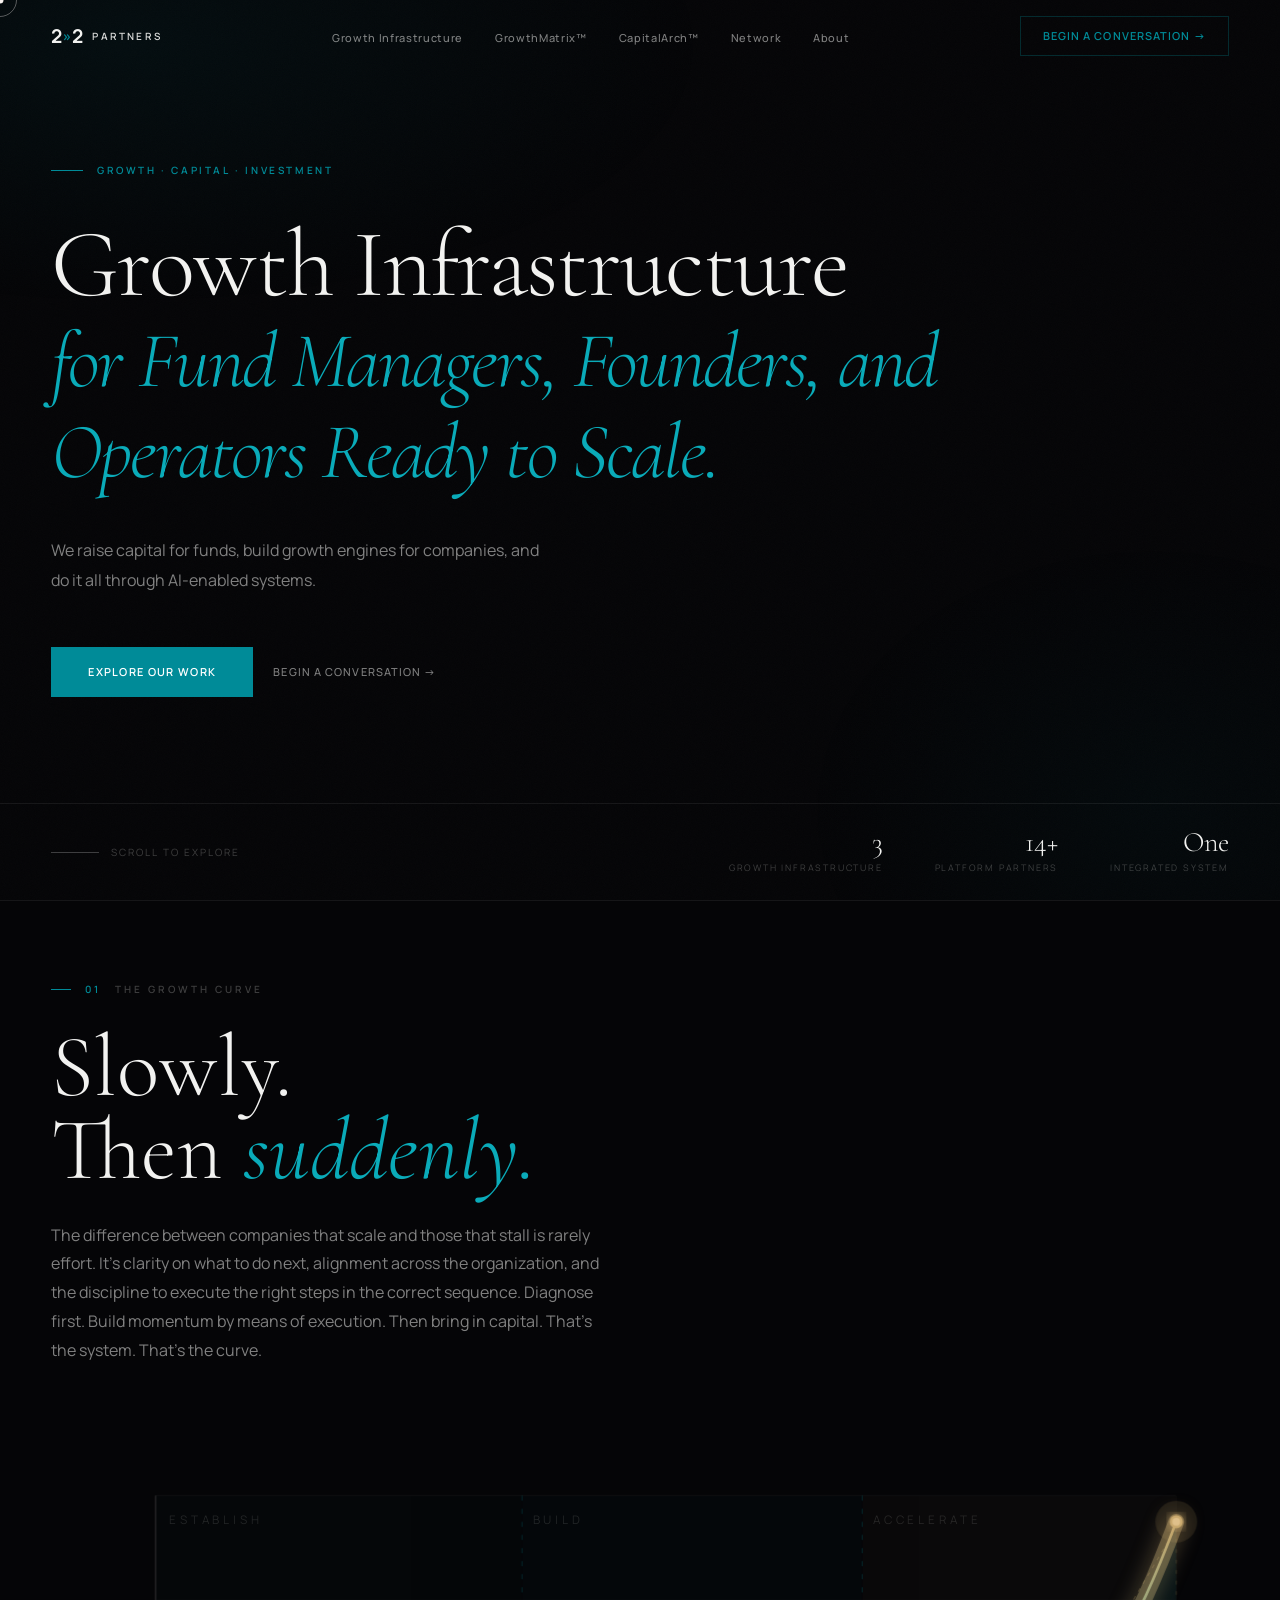
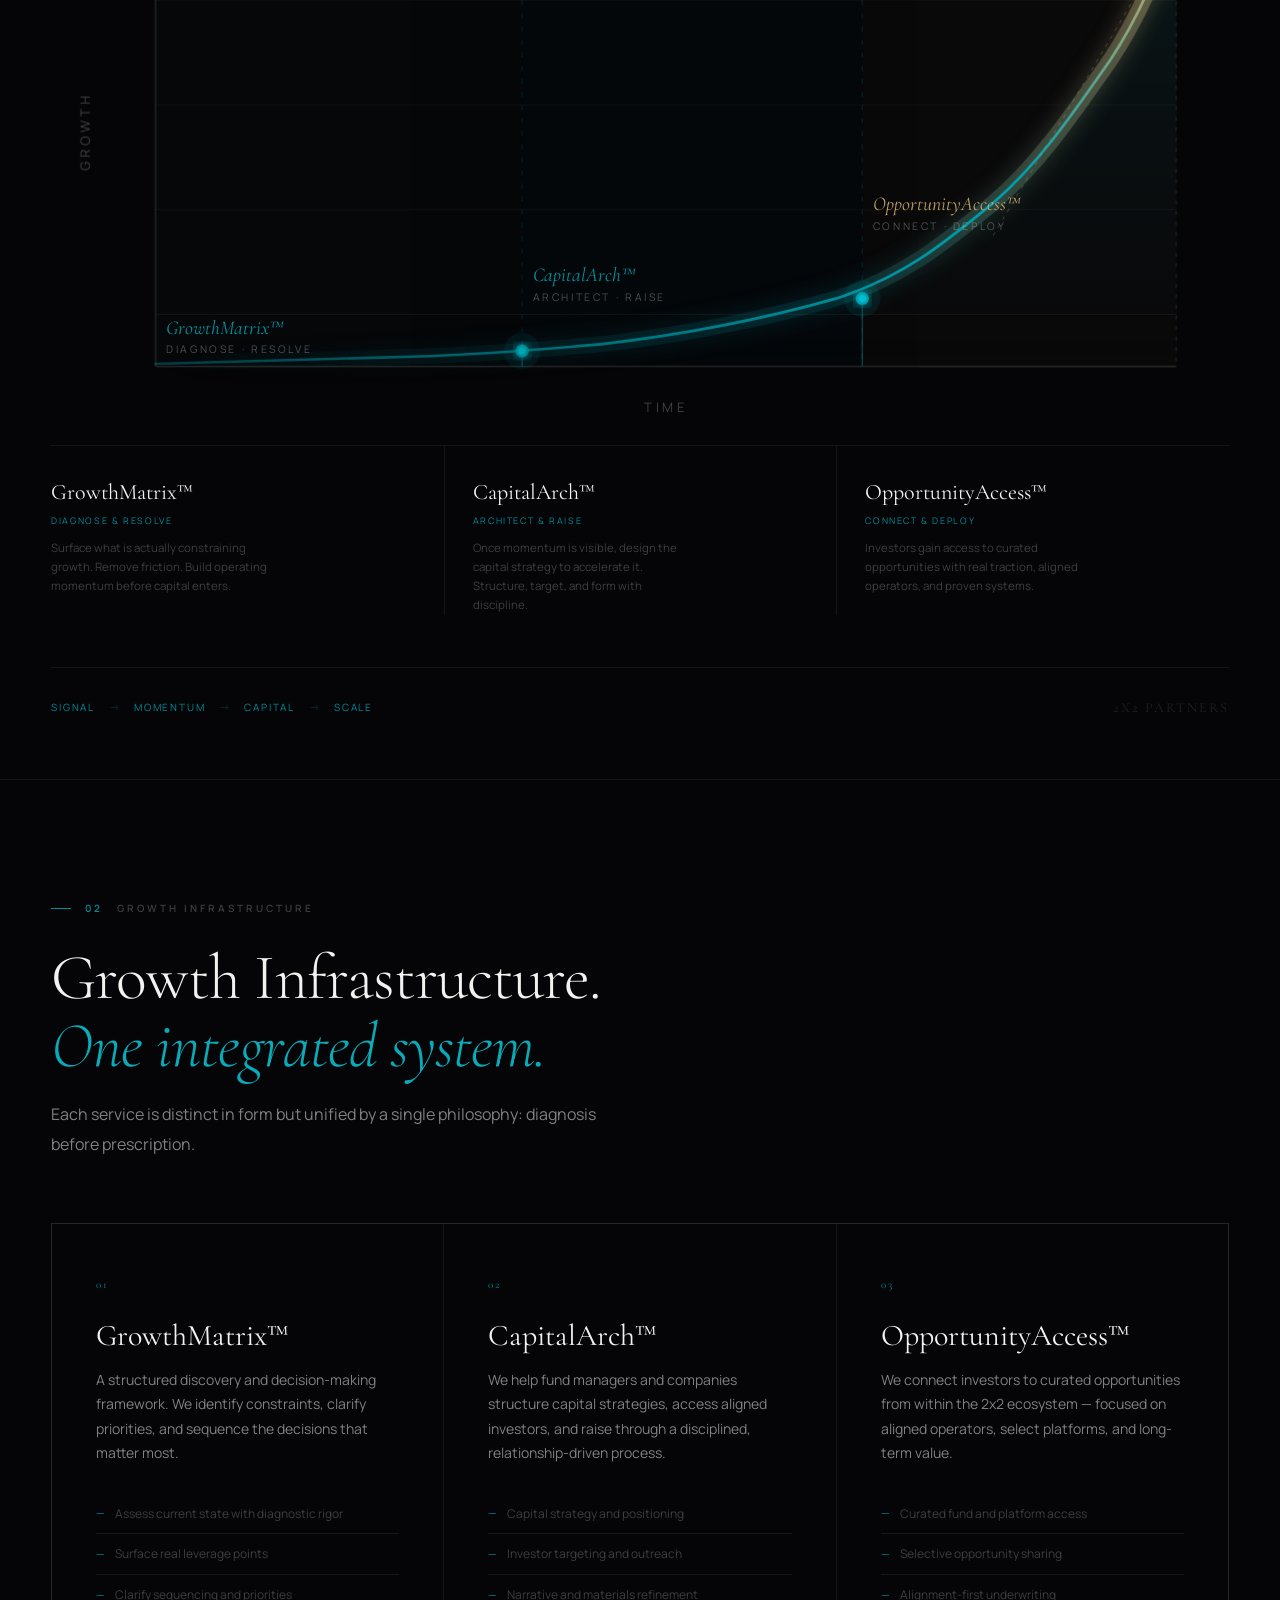
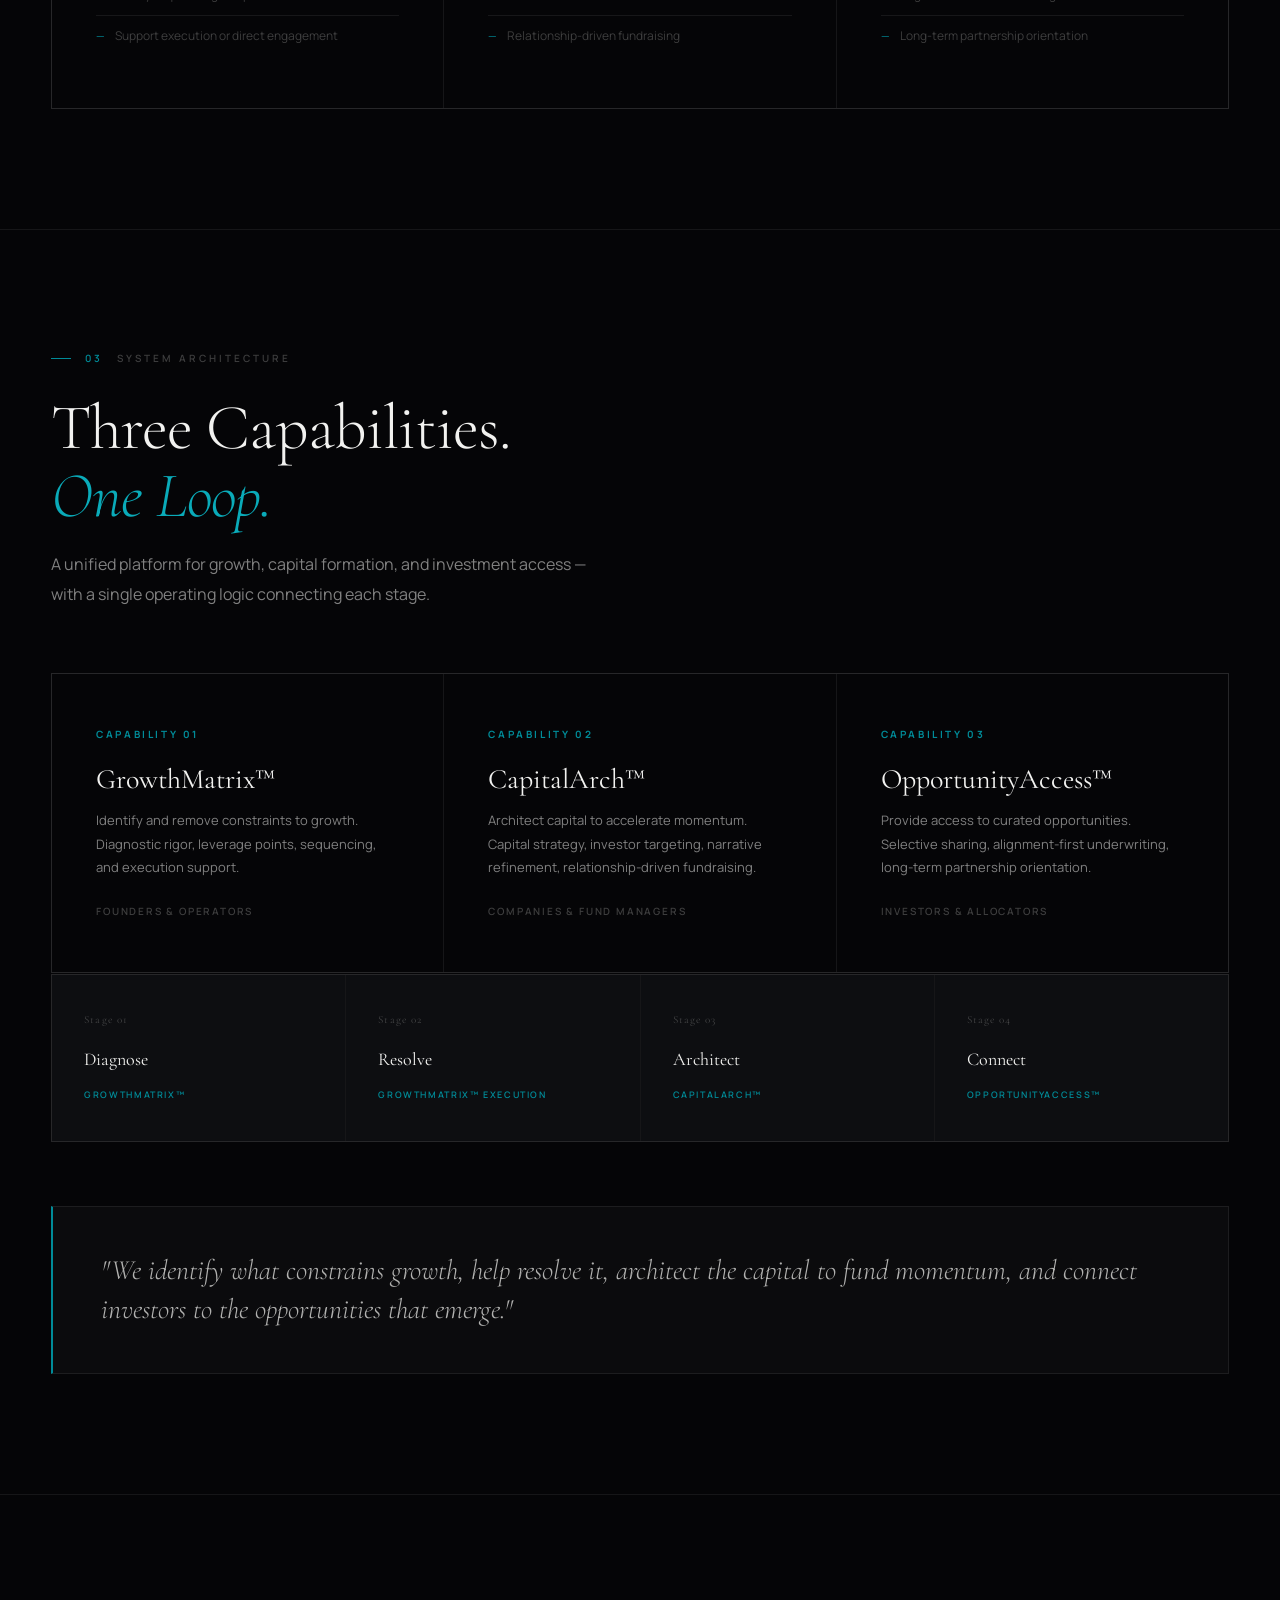
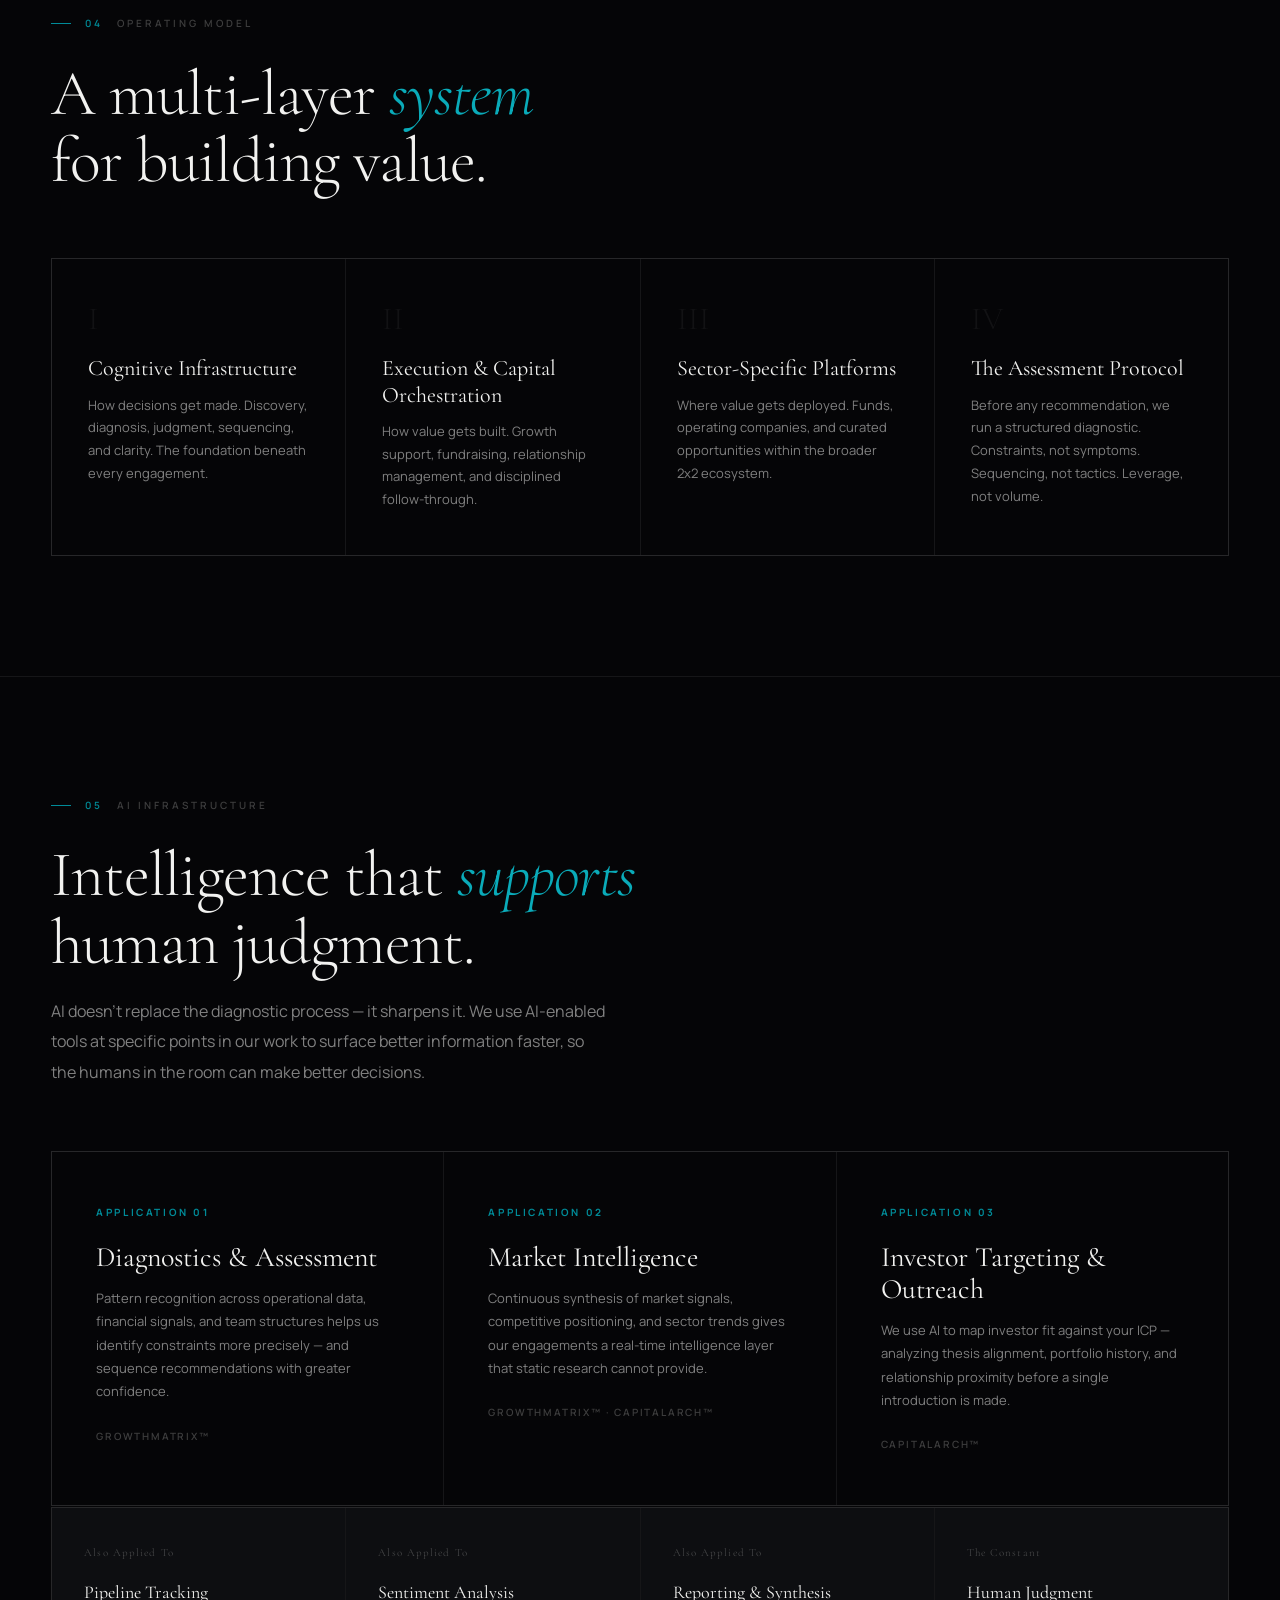
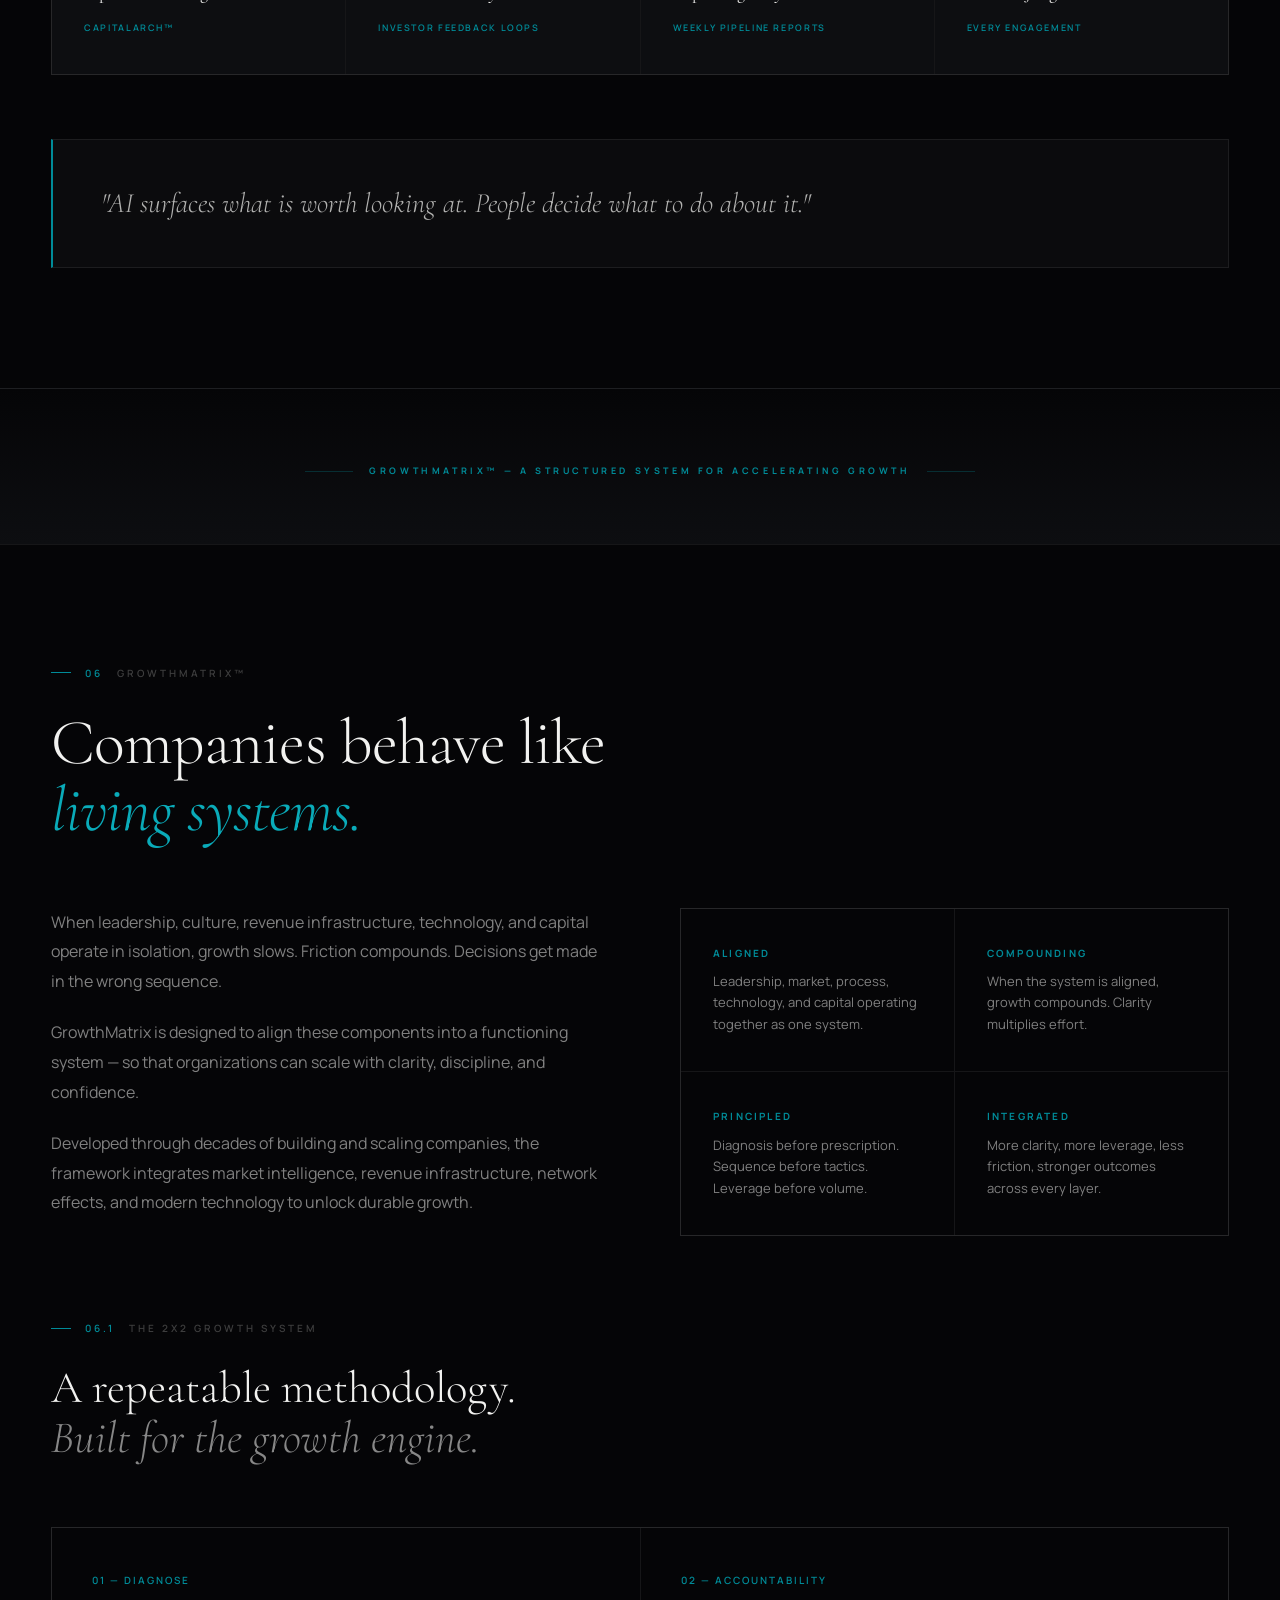
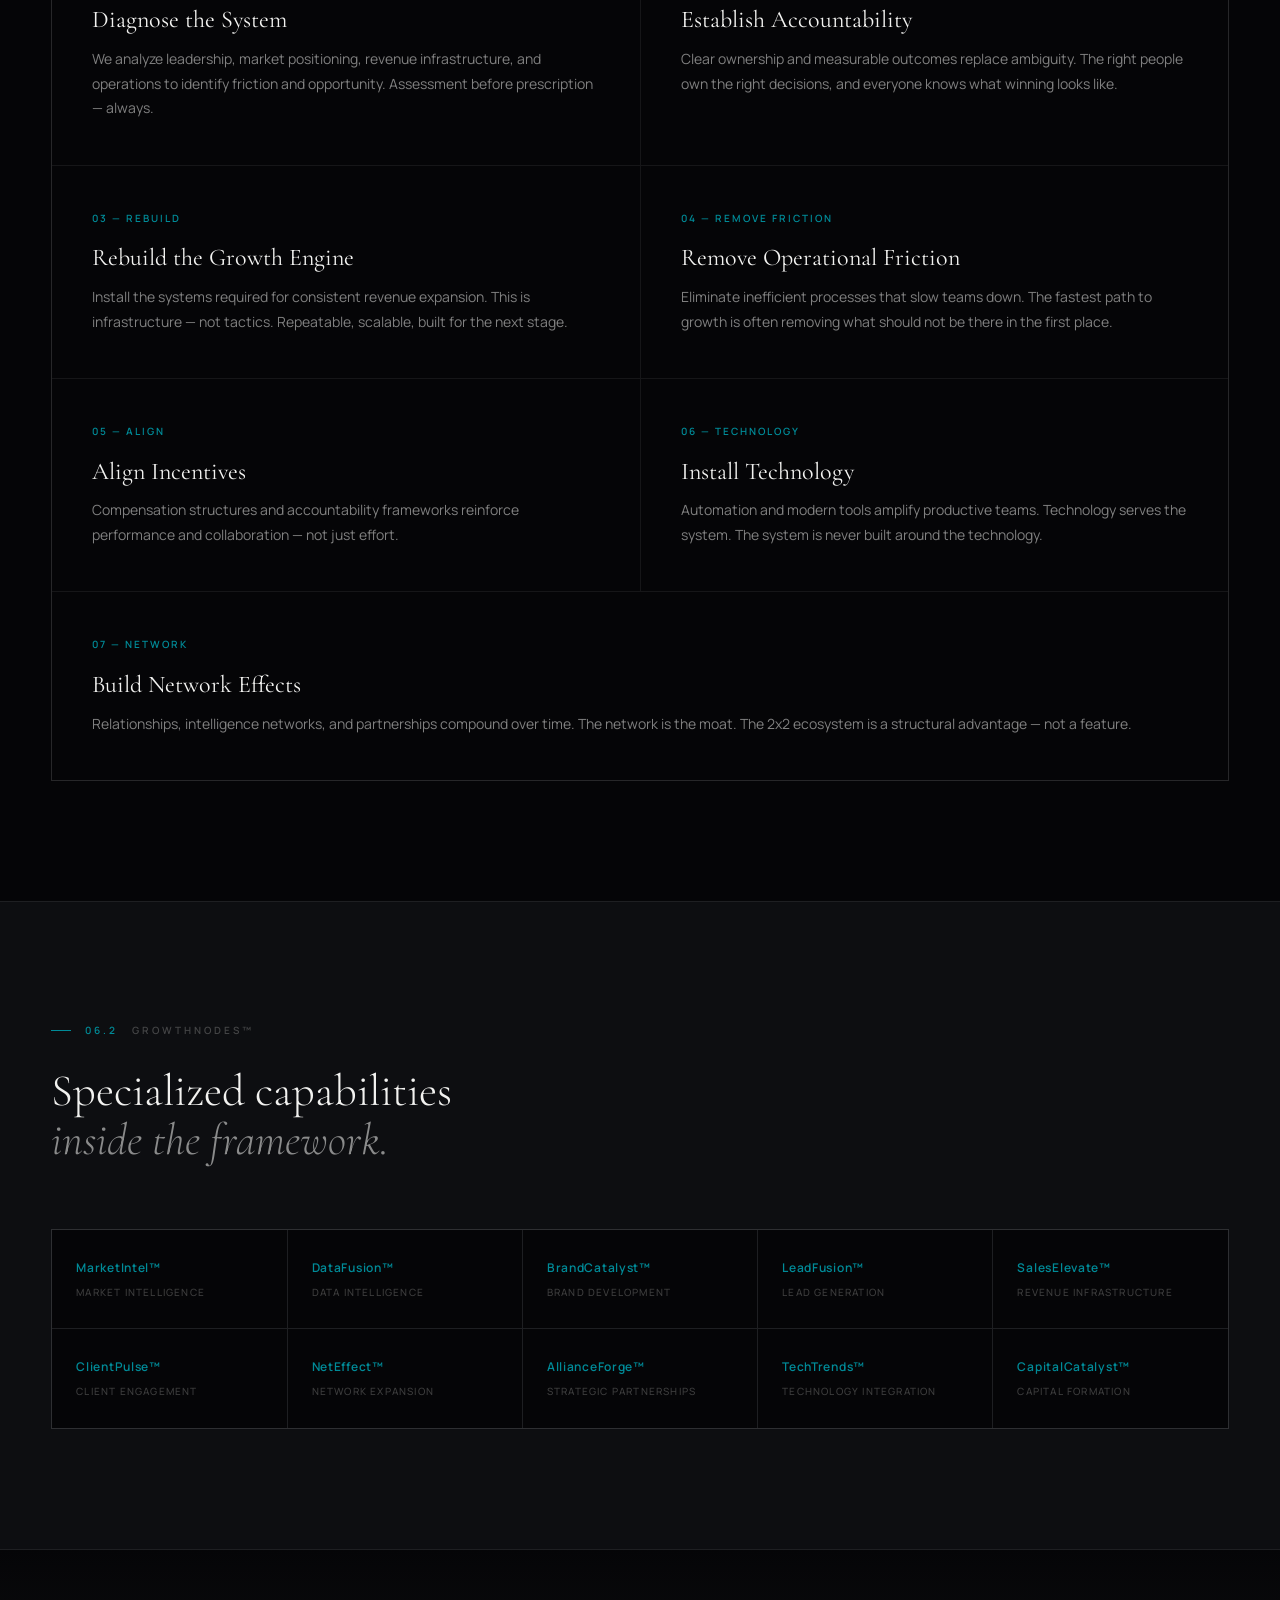
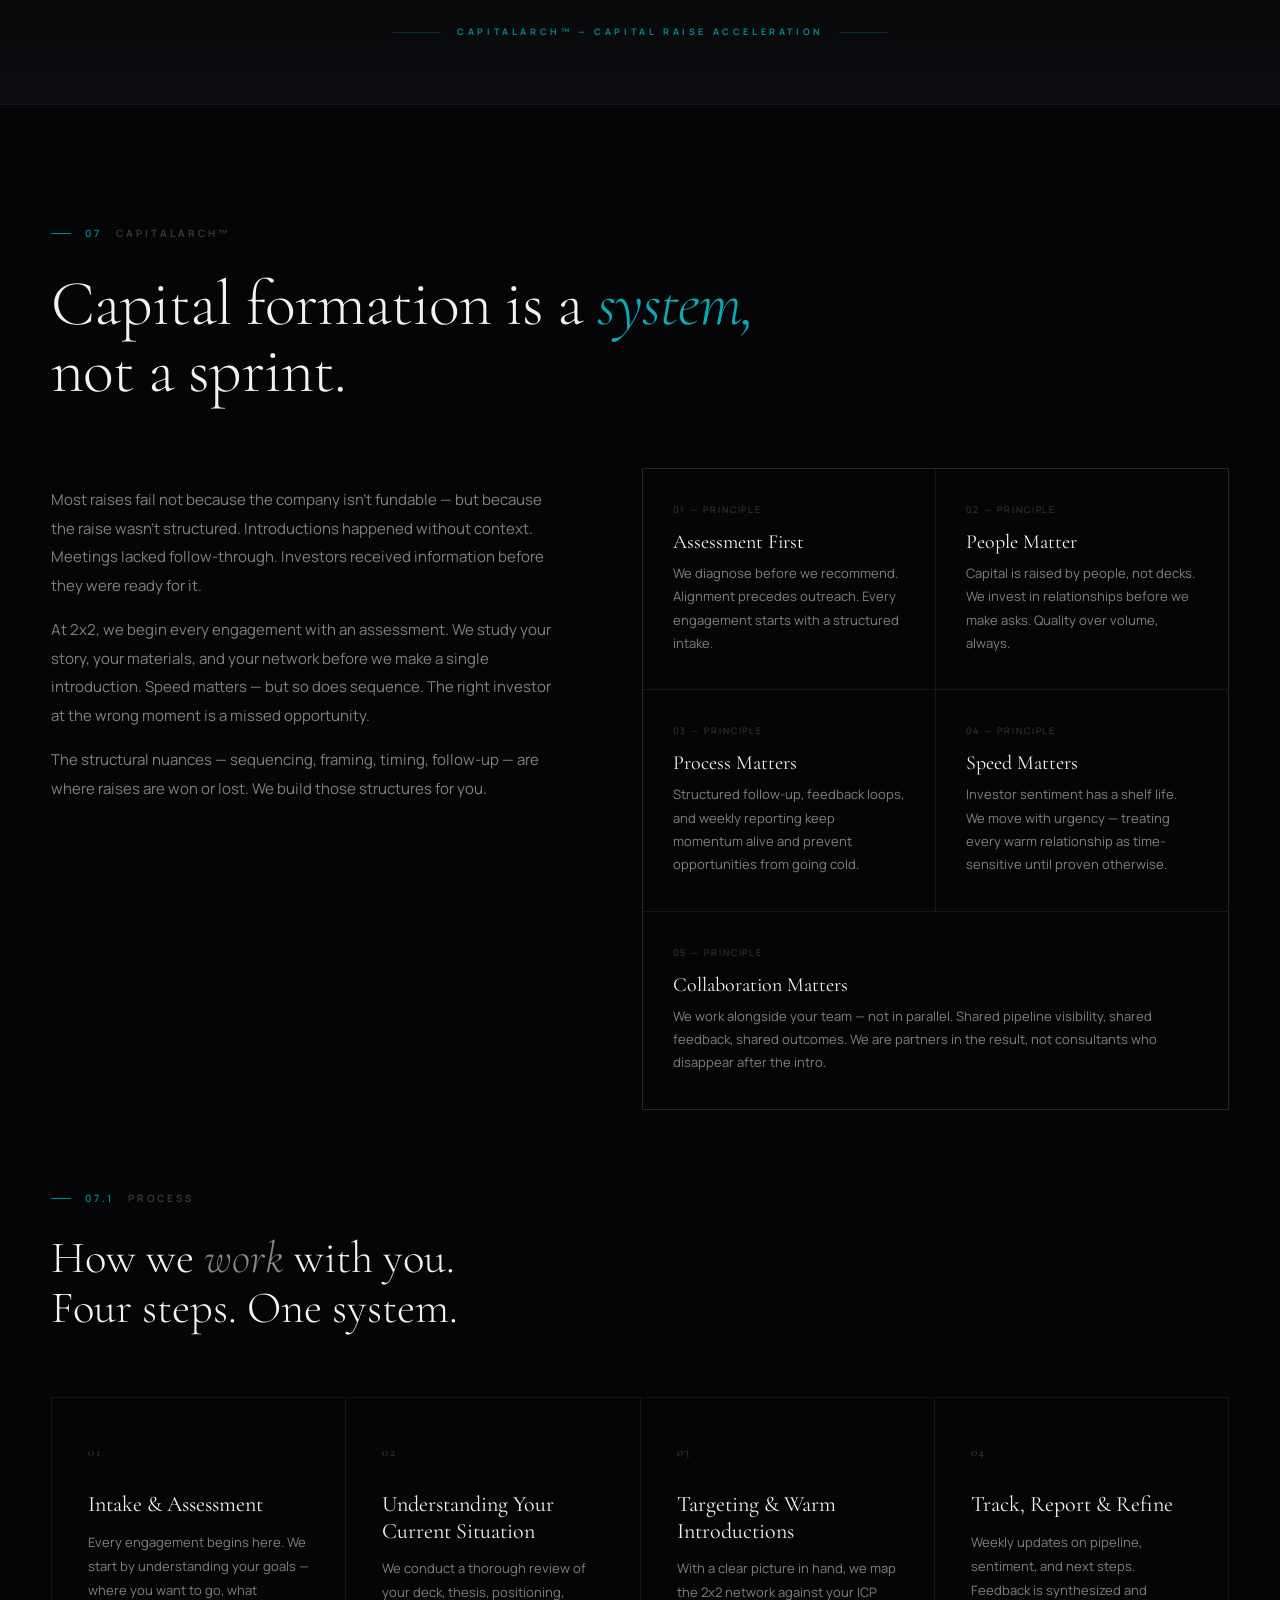
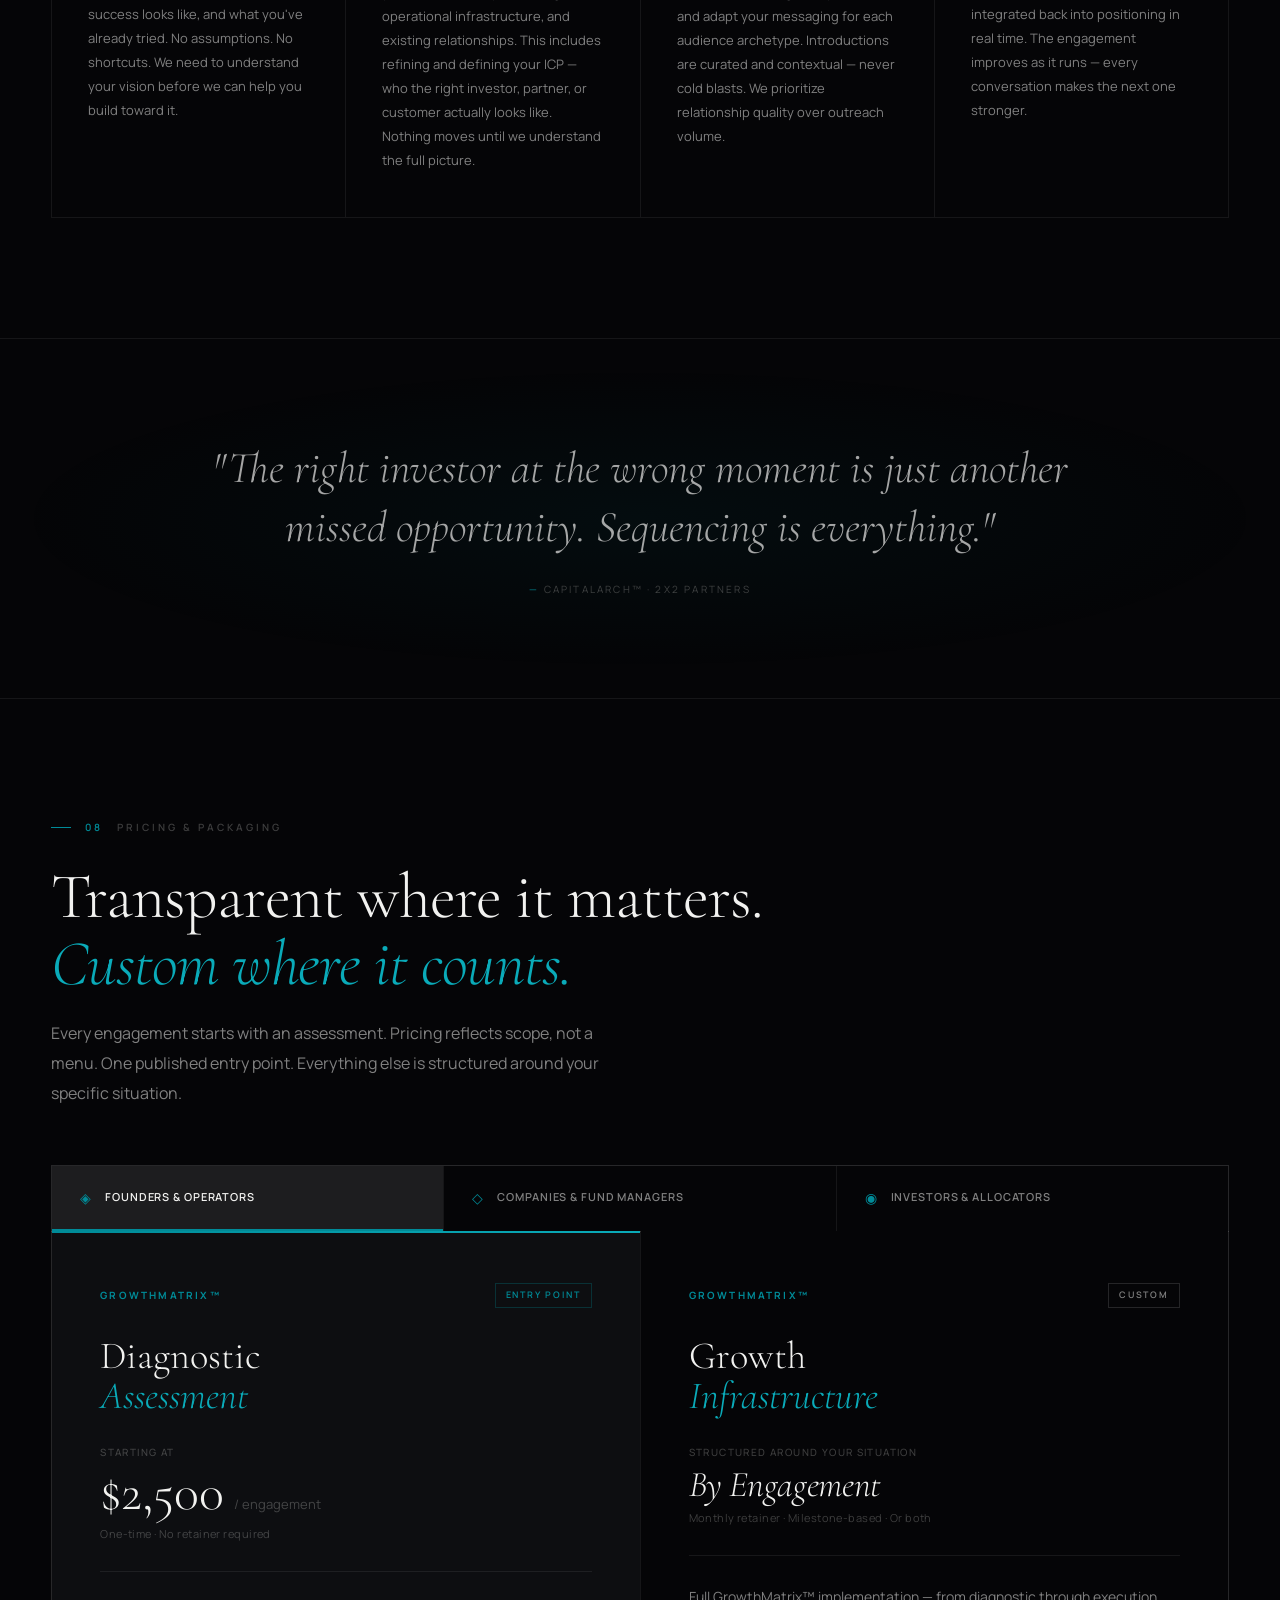
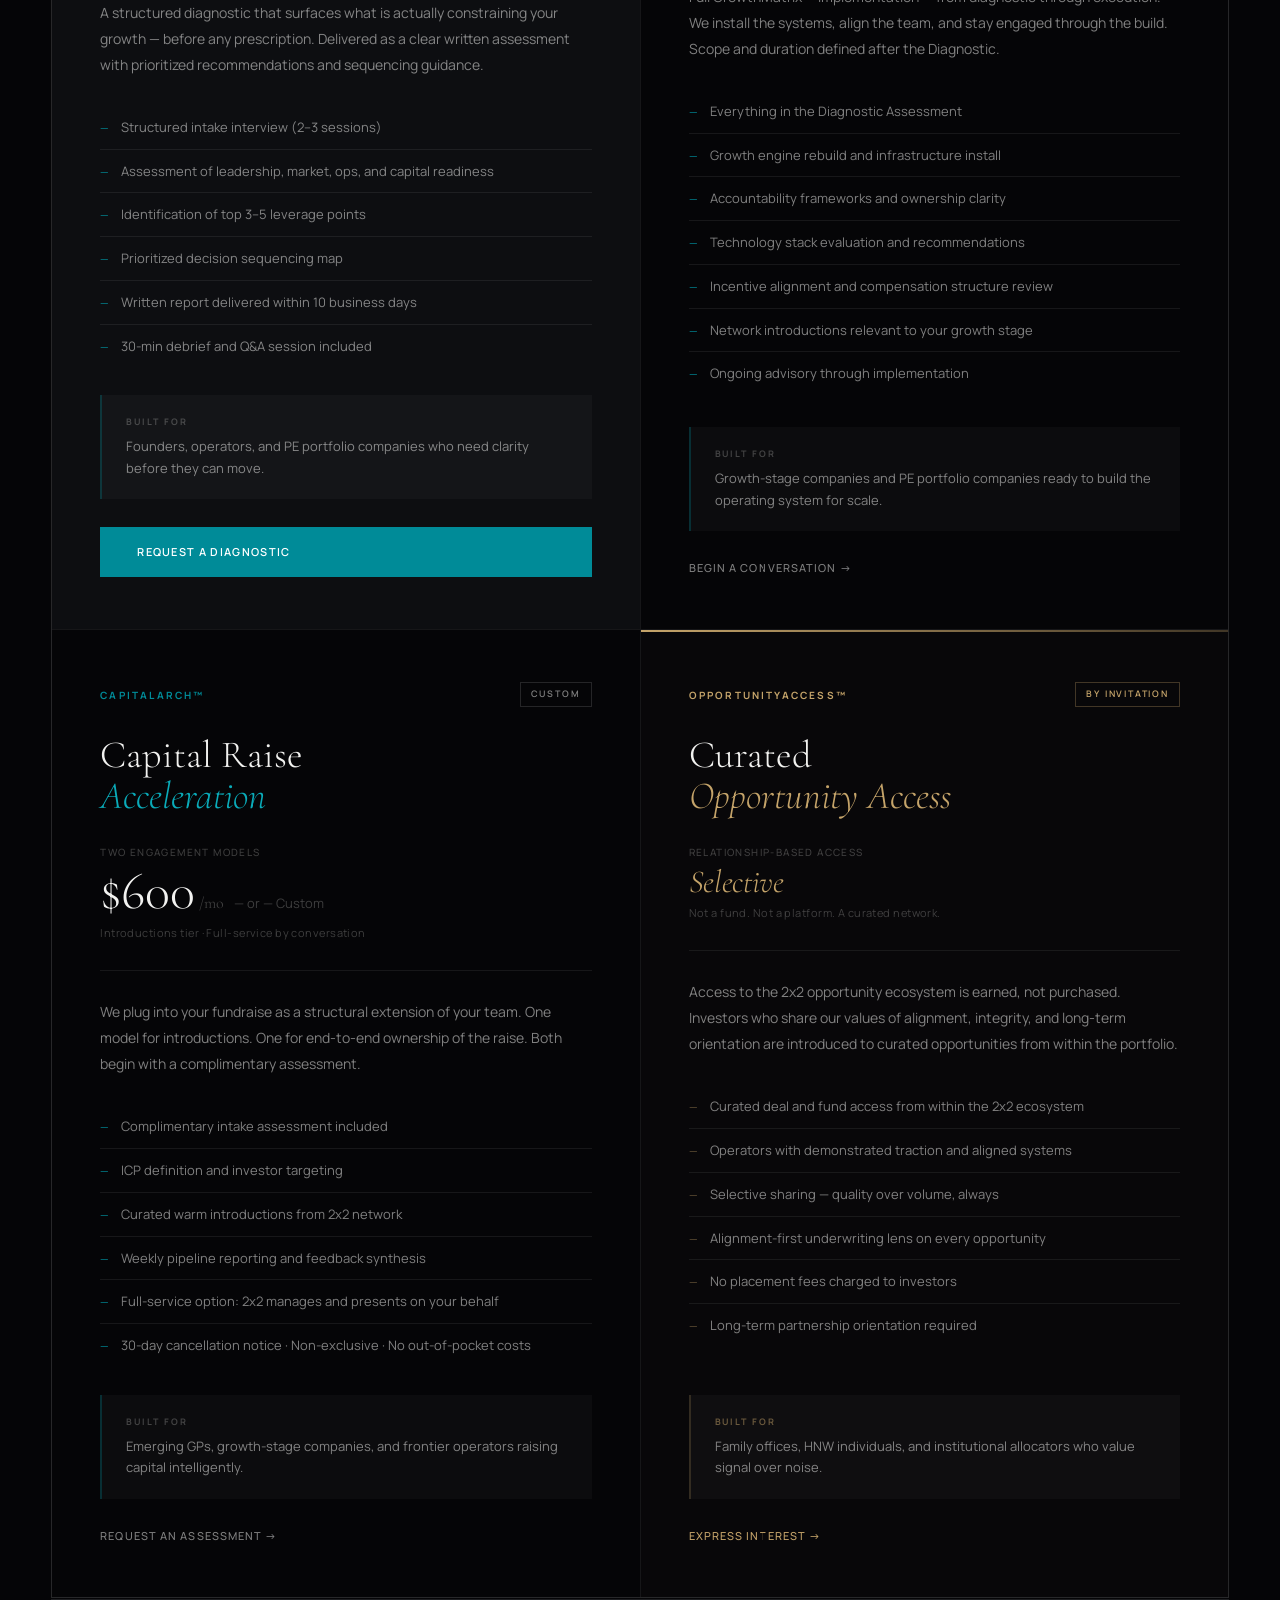
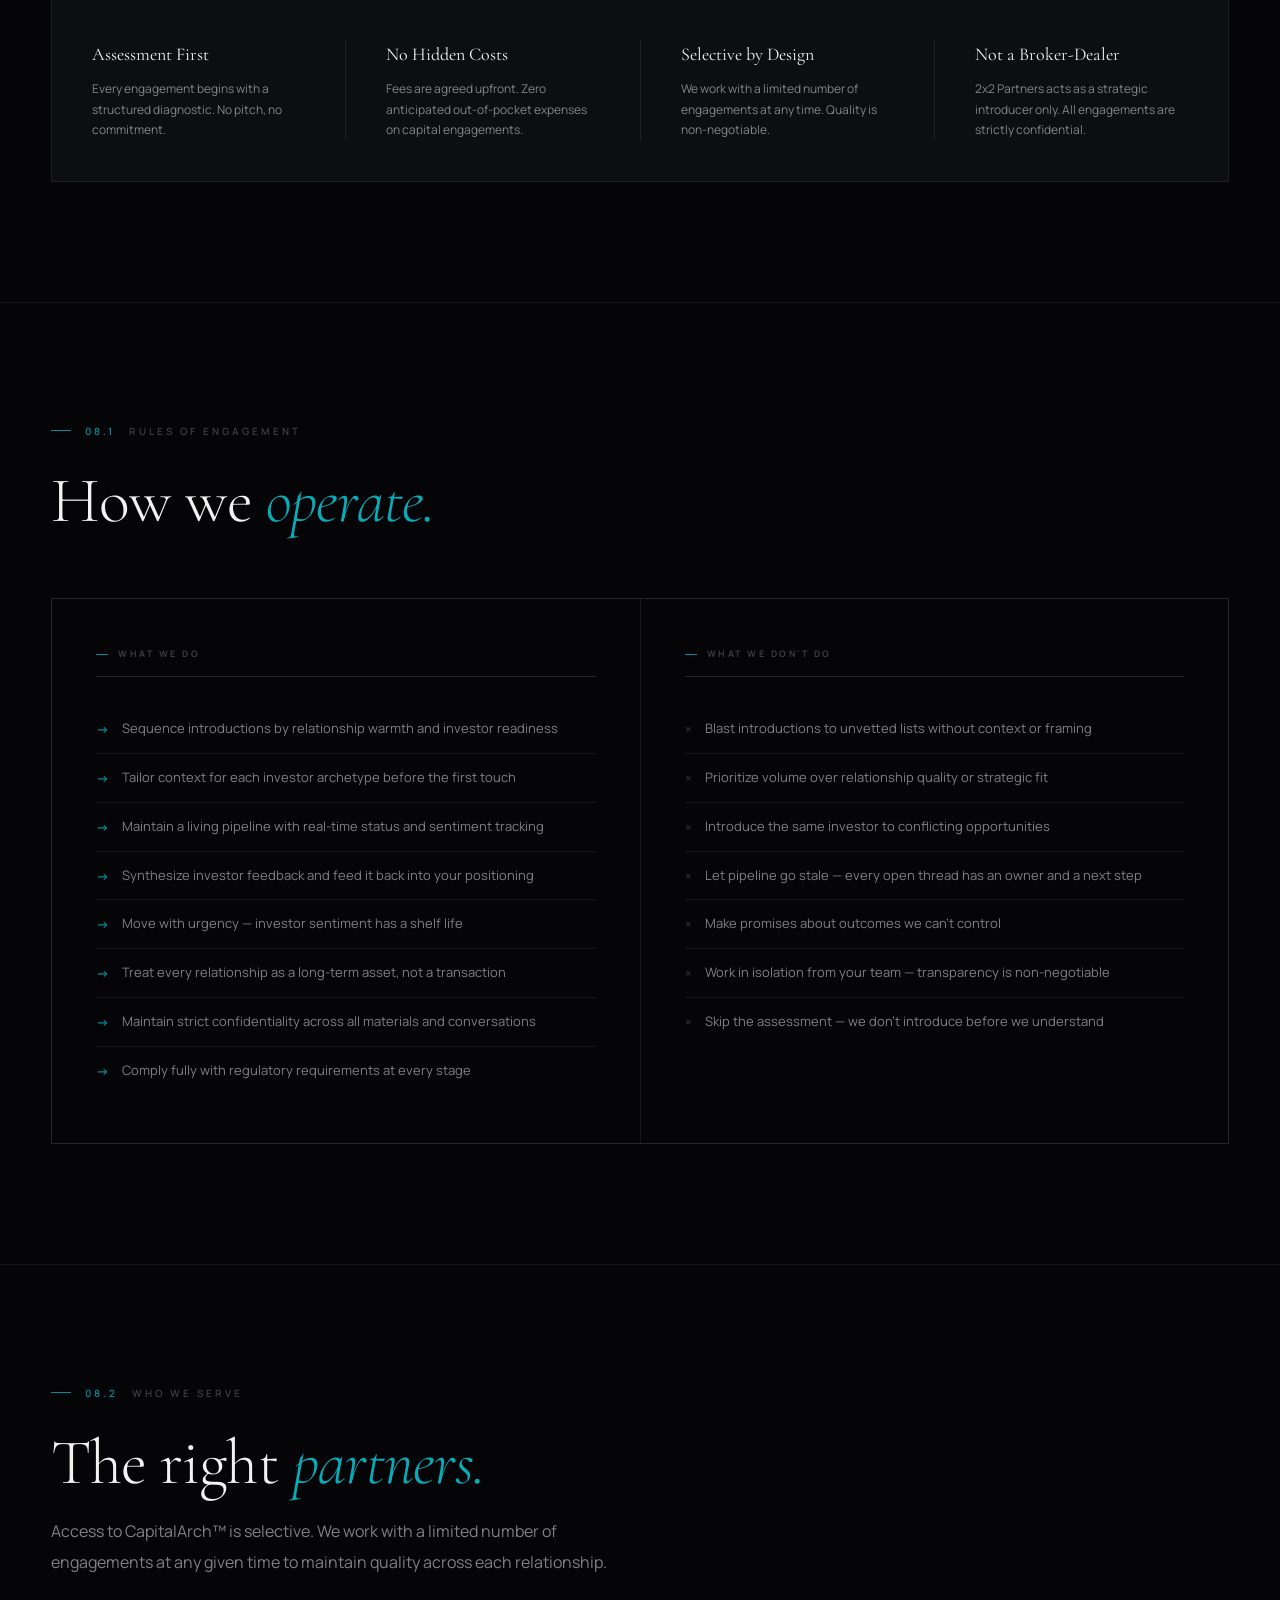
==== index.html @ 90fde648 "Refine description for CapitalArch service" ====
<!DOCTYPE html>
<html lang="en">
<head>
  <meta charset="UTF-8"/>
  <meta name="viewport" content="width=device-width, initial-scale=1.0"/>
  <title>2x2 Partners — Growth · Capital · Investment</title>
  <link rel="preconnect" href="https://fonts.googleapis.com">
  <link rel="preconnect" href="https://fonts.gstatic.com" crossorigin>
  <link href="https://fonts.googleapis.com/css2?family=Cormorant+Garamond:ital,wght@0,300;0,400;0,500;0,600;1,300;1,400&family=Manrope:wght@300;400;500;600;700&display=swap" rel="stylesheet">

  <style>
    /* ── RESET & ROOT ── */
    *, *::before, *::after { box-sizing: border-box; margin: 0; padding: 0; }
    html { scroll-behavior: smooth; font-size: 16px; }

    :root {
      --ink:         #08090b;
      --ink-deep:    #050507;
      --surface:     #0d0e11;
      --lift:        rgba(255,255,255,0.028);
      --lift-2:      rgba(255,255,255,0.048);
      --rule:        rgba(255,255,255,0.07);
      --rule-strong: rgba(255,255,255,0.13);
      --text:        #f2f2f0;
      --muted:       rgba(242,242,240,0.52);
      --faint:       rgba(242,242,240,0.24);
      --teal:        #008B98;
      --teal-light:  #0aabb9;
      --teal-dim:    rgba(0,139,152,0.14);
      --teal-border: rgba(0,139,152,0.28);
      --gold:        #C5A46A;
      --serif:       'Cormorant Garamond', Georgia, serif;
      --sans:        'Manrope', sans-serif;
      --max:         1320px;
      --pad:         clamp(24px, 4vw, 64px);
    }

    body {
      font-family: var(--sans);
      font-weight: 400;
      background: var(--ink-deep);
      color: var(--text);
      line-height: 1.65;
      overflow-x: hidden;
      cursor: none;
      -webkit-font-smoothing: antialiased;
    }

    /* ── CUSTOM CURSOR ── */
    .cursor { position: fixed; top: 0; left: 0; z-index: 9999; pointer-events: none; mix-blend-mode: difference; }
    .cursor-dot { width: 7px; height: 7px; border-radius: 50%; background: #fff; position: absolute; transform: translate(-50%,-50%); transition: width .2s, height .2s; }
    .cursor-ring { width: 34px; height: 34px; border-radius: 50%; border: 1px solid rgba(255,255,255,0.35); position: absolute; transform: translate(-50%,-50%); transition: width .25s, height .25s, border-color .25s; }
    body.hov .cursor-dot { width: 10px; height: 10px; background: var(--teal-light); }
    body.hov .cursor-ring { width: 50px; height: 50px; border-color: var(--teal); }

    /* ── GRAIN TEXTURE ── */
    body::before {
      content: ''; position: fixed; inset: 0; z-index: 1; pointer-events: none;
      background-image: url("data:image/svg+xml,%3Csvg viewBox='0 0 256 256' xmlns='http://www.w3.org/2000/svg'%3E%3Cfilter id='n'%3E%3CfeTurbulence type='fractalNoise' baseFrequency='0.9' numOctaves='4' stitchTiles='stitch'/%3E%3C/filter%3E%3Crect width='100%25' height='100%25' filter='url(%23n)' opacity='1'/%3E%3C/svg%3E");
      background-size: 200px 200px; opacity: 0.022;
    }

    /* ── AMBIENT LIGHT ── */
    .ambient {
      position: fixed; inset: 0; z-index: 0; pointer-events: none;
      background:
        radial-gradient(ellipse 70% 45% at 10% 5%, rgba(0,139,152,0.065) 0%, transparent 65%),
        radial-gradient(ellipse 50% 55% at 90% 90%, rgba(0,139,152,0.04) 0%, transparent 55%);
    }

    /* ── LAYOUT ── */
    .wrap { position: relative; z-index: 2; width: min(var(--max), 100% - var(--pad)*2); margin: 0 auto; }
    a { color: inherit; text-decoration: none; }
    section { position: relative; z-index: 2; }

    /* ── NAV ── */
    nav {
      position: fixed; top: 0; left: 0; right: 0; z-index: 200;
      padding: 0; border-bottom: 1px solid transparent;
      transition: border-color .4s, background .4s, backdrop-filter .4s;
    }
    nav.scrolled { background: rgba(5,5,7,0.88); backdrop-filter: blur(24px) saturate(150%); border-color: var(--rule); }
    .nav-inner { display: flex; align-items: center; justify-content: space-between; height: 72px; }

    .logomark {
      display: inline-flex; align-items: center; gap: 0;
      font-family: var(--sans); font-weight: 700; font-size: 19px;
      letter-spacing: 0; color: var(--text); line-height: 1;
      text-decoration: none;
    }
    .logomark .n { letter-spacing: -0.02em; }
    .logomark .chev { color: var(--teal); font-size: 14px; margin: 0 1px; line-height: 1; letter-spacing: 0; }
    .logomark .word {
      font-weight: 600; font-size: 10px; letter-spacing: 0.22em;
      text-transform: uppercase; color: var(--text); margin-left: 10px;
      opacity: 0.9; white-space: nowrap;
    }

    .nav-links { display: flex; align-items: center; gap: 32px; list-style: none; }
    .nav-links a {
      font-size: 11px; font-weight: 500; letter-spacing: 0.06em;
      color: var(--muted);
      position: relative; transition: color .2s;
    }
    .nav-links a::after {
      content: ''; position: absolute; bottom: -3px; left: 0; right: 0;
      height: 1px; background: var(--teal);
      transform: scaleX(0); transform-origin: left; transition: transform .3s ease;
    }
    .nav-links a:hover { color: var(--text); }
    .nav-links a:hover::after { transform: scaleX(1); }

    .nav-cta {
      font-size: 11px; font-weight: 600; letter-spacing: 0.1em; text-transform: uppercase;
      padding: 10px 22px; border: 1px solid var(--teal-border); color: var(--teal);
      transition: background .25s, border-color .25s, color .25s;
    }
    .nav-cta:hover { background: var(--teal-dim); border-color: var(--teal); color: var(--text); }

    /* ── HERO ── */
    .hero {
      min-height: 100svh; display: grid; grid-template-rows: 1fr auto;
      padding-top: 72px; position: relative; overflow: hidden;
    }
    .hero-body { display: flex; flex-direction: column; justify-content: center; padding: 10vh 0 6vh; }

    .hero-eyebrow {
      display: inline-flex; align-items: center; gap: 14px;
      font-size: 10px; font-weight: 600; letter-spacing: 0.26em; text-transform: uppercase;
      color: var(--teal); margin-bottom: 40px;
      opacity: 0; animation: fadeUp .8s .15s ease forwards;
    }
    .hero-eyebrow::before { content: ''; width: 32px; height: 1px; background: var(--teal); }

    .hero h1 {
      font-family: var(--serif); font-weight: 300;
      font-size: clamp(54px, 7.5vw, 100px);
      line-height: 0.95; letter-spacing: -0.02em; color: var(--text); max-width: 1040px;
      opacity: 0; animation: fadeUp .9s .3s ease forwards;
    }
    .hero h1 em { font-style: italic; color: var(--teal-light); font-size: 0.82em; }

    .hero-sub {
      margin-top: 44px; max-width: 500px; font-size: 16px;
      line-height: 1.85; color: var(--muted); font-weight: 400;
      opacity: 0; animation: fadeUp .8s .5s ease forwards;
    }

    .hero-actions {
      margin-top: 52px; display: flex; gap: 20px; align-items: center;
      opacity: 0; animation: fadeUp .8s .65s ease forwards;
    }

    .btn-prim {
      font-size: 11px; font-weight: 600; letter-spacing: 0.12em; text-transform: uppercase;
      padding: 15px 36px; background: var(--teal); color: #fff;
      border: 1px solid var(--teal); display: inline-block;
      transition: background .25s, box-shadow .25s;
    }
    .btn-prim:hover { background: var(--teal-light); box-shadow: 0 8px 32px rgba(0,139,152,.3); }

    .btn-ghost {
      font-size: 11px; font-weight: 500; letter-spacing: 0.1em; text-transform: uppercase;
      color: var(--muted); display: inline-flex; align-items: center; gap: 8px;
      transition: color .2s, gap .2s;
    }
    .btn-ghost:hover { color: var(--text); gap: 14px; }

    .hero-rule { border: none; border-top: 1px solid var(--rule); opacity: 0; animation: fadeIn 1s 1s ease forwards; }
    .hero-footer {
      display: flex; align-items: center; justify-content: space-between; padding: 24px 0;
      opacity: 0; animation: fadeUp .6s 1.1s ease forwards;
    }
    .scroll-hint { display: flex; align-items: center; gap: 12px; font-size: 10px; letter-spacing: 0.2em; text-transform: uppercase; color: var(--faint); }
    .scroll-line { width: 48px; height: 1px; background: var(--faint); position: relative; overflow: hidden; }
    .scroll-line::after {
      content: ''; position: absolute; top: 0; left: -100%; width: 100%; height: 100%;
      background: var(--teal); animation: scanline 2.5s 1.5s ease-in-out infinite;
    }

    .hero-stats { display: flex; gap: 52px; }
    .hstat { text-align: right; }
    .hstat-val { font-family: var(--serif); font-size: 28px; font-weight: 300; color: var(--text); line-height: 1; }
    .hstat-label { font-size: 9px; letter-spacing: 0.2em; text-transform: uppercase; color: var(--faint); margin-top: 5px; }

    /* ── SECTION SHARED ── */
    .section-rule { border-top: 1px solid var(--rule); }

    .section-pad { padding: 120px 0; }
    .section-pad-sm { padding: 96px 0; }

    .section-tag {
      display: flex; align-items: center; gap: 14px; margin-bottom: 28px;
      font-size: 10px; font-weight: 600; letter-spacing: 0.3em; text-transform: uppercase; color: var(--faint);
    }
    .section-tag::before { content: ''; width: 20px; height: 1px; background: var(--teal); }
    .section-tag .num { color: var(--teal); }

    .section-h {
      font-family: var(--serif); font-size: clamp(36px, 5vw, 66px);
      font-weight: 300; line-height: 1.05; letter-spacing: -0.015em; color: var(--text);
    }
    .section-h em { font-style: italic; color: var(--teal-light); }
    .section-h-sm { font-family: var(--serif); font-size: clamp(28px, 3.5vw, 48px); font-weight: 300; line-height: 1.1; color: var(--text); }
    .section-h-sm em { font-style: italic; color: rgba(242,242,240,0.55); }

    .section-body { font-size: 16px; line-height: 1.9; color: var(--muted); max-width: 560px; margin-top: 20px; }

    /* ── PART DIVIDER ── */
    .part-break {
      padding: 64px 0; text-align: center; border-top: 1px solid var(--rule);
      background: linear-gradient(180deg, var(--ink-deep) 0%, var(--surface) 100%);
    }
    .part-label {
      font-size: 9px; font-weight: 700; letter-spacing: 0.4em; text-transform: uppercase;
      color: var(--teal); display: inline-flex; align-items: center; gap: 16px;
    }
    .part-label::before, .part-label::after { content: ''; width: 48px; height: 1px; background: var(--teal-border); }

    /* ── SERVICES OVERVIEW ── */
    .services-grid {
      display: grid; grid-template-columns: repeat(3, 1fr); gap: 1px;
      background: var(--rule); border: 1px solid var(--rule); margin-top: 64px;
    }
    .service-card {
      background: var(--ink-deep); padding: 52px 44px; position: relative;
      overflow: hidden; transition: background .3s;
    }
    .service-card:hover { background: var(--lift); }
    .service-card::after {
      content: ''; position: absolute; bottom: 0; left: 0; right: 0;
      height: 1px; background: linear-gradient(90deg, var(--teal), transparent);
      transform: scaleX(0); transform-origin: left; transition: transform .5s ease;
    }
    .service-card:hover::after { transform: scaleX(1); }

    .service-num { font-family: var(--serif); font-size: 11px; color: var(--teal); letter-spacing: 0.18em; display: block; margin-bottom: 24px; }
    .service-card h3 { font-family: var(--serif); font-size: 30px; font-weight: 400; color: var(--text); margin-bottom: 16px; line-height: 1.1; }
    .service-card h3 em { font-style: italic; color: var(--teal-light); }
    .service-card p { font-size: 14px; color: var(--muted); line-height: 1.75; margin-bottom: 28px; }
    .service-features { list-style: none; display: flex; flex-direction: column; gap: 0; }
    .service-features li { font-size: 12px; color: var(--faint); padding: 10px 0; border-bottom: 1px solid var(--rule); display: flex; align-items: center; gap: 10px; }
    .service-features li:last-child { border-bottom: none; }
    .service-features li::before { content: '—'; color: var(--teal); font-size: 11px; flex-shrink: 0; }

    /* ── GROWTH CURVE ── */
    .curve-section {
      position: relative; width: 100%;
      min-height: 100svh; display: flex; flex-direction: column;
      justify-content: center; align-items: center;
      overflow: hidden; border-top: 1px solid var(--rule);
    }
    .curve-inner {
      position: relative; z-index: 2;
      width: min(var(--max), 100% - var(--pad)*2);
      margin: 0 auto; display: flex; flex-direction: column;
      padding: 80px 0 60px;
    }
    .curve-top {
      display: flex; flex-direction: column; align-items: flex-start;
      margin-bottom: 52px; max-width: 720px;
    }
    .curve-headline {
      font-family: var(--serif); font-size: clamp(52px, 7vw, 88px);
      font-weight: 300; line-height: 0.95; color: var(--text);
      margin-bottom: 28px;
    }
    .curve-headline em { font-style: italic; color: var(--teal-light); }
    .curve-subtext {
      font-size: 16px; color: var(--muted); line-height: 1.8;
      max-width: 560px; font-weight: 400;
    }
    .curve-subtext strong { color: var(--text); font-weight: 500; }
    .curve-chart { position: relative; width: 100%; }
    .curve-svg-wrap { width: 100%; height: auto; display: block; overflow: visible; }

    /* Phase descriptions */
    .curve-phases {
      display: grid; grid-template-columns: 1fr 1fr 1fr;
      margin-top: 0; border-top: 1px solid var(--rule);
    }
    .curve-phase { padding: 28px 0 0; position: relative; opacity: 0; animation: fadeUp 0.7s ease forwards; }
    .curve-phase:nth-child(1) { animation-delay: 1.4s; }
    .curve-phase:nth-child(2) { animation-delay: 1.6s; border-left: 1px solid var(--rule); padding-left: 28px; }
    .curve-phase:nth-child(3) { animation-delay: 1.8s; border-left: 1px solid var(--rule); padding-left: 28px; }
    .curve-phase h3 { font-family: var(--serif); font-size: 22px; font-weight: 400; color: var(--text); margin-bottom: 4px; }
    .curve-phase-tag { font-size: 9px; letter-spacing: 0.18em; text-transform: uppercase; color: var(--teal); margin-bottom: 10px; display: block; font-family: var(--sans); }
    .curve-phase p { font-size: 11.5px; color: var(--faint); line-height: 1.65; max-width: 220px; }

    /* Bottom signal flow */
    .curve-bottom {
      margin-top: 52px; padding-top: 28px; border-top: 1px solid var(--rule);
      display: flex; justify-content: space-between; align-items: center;
      opacity: 0; animation: fadeIn 0.8s ease 2.2s forwards;
    }
    .signal-flow { display: flex; align-items: center; gap: 14px; }
    .signal-step { font-family: var(--sans); font-size: 10px; letter-spacing: 0.18em; text-transform: uppercase; color: var(--teal); }
    .signal-arrow { color: var(--teal); opacity: 0.3; font-size: 11px; }
    .curve-wordmark { font-family: var(--serif); font-size: 14px; font-weight: 400; letter-spacing: 0.14em; text-transform: uppercase; color: rgba(242,242,240,0.12); }

    /* SVG animation classes */
    .cv-curve { stroke-dasharray: 1400; stroke-dashoffset: 1400; animation: drawLine 2.2s cubic-bezier(0.4,0,0.2,1) 0.6s forwards; }
    .cv-glow  { stroke-dasharray: 1400; stroke-dashoffset: 1400; animation: drawLine 2.2s cubic-bezier(0.4,0,0.2,1) 0.6s forwards; }
    .cv-area  { stroke-dasharray: 1400; stroke-dashoffset: 1400; animation: drawLine 2.2s cubic-bezier(0.4,0,0.2,1) 0.6s forwards; }
    .cv-axis  { opacity: 0; animation: fadeIn 0.5s ease 0.4s forwards; }
    .cv-grid  { opacity: 0; animation: fadeIn 0.4s ease 0.5s forwards; }
    .cv-dot-gm  { opacity: 0; animation: fadeIn 0.4s ease 1.4s forwards; }
    .cv-dot-ca  { opacity: 0; animation: fadeIn 0.4s ease 1.8s forwards; }
    .cv-dot-oa  { opacity: 0; animation: fadeIn 0.4s ease 2.1s forwards; }
    .cv-lbl-gm  { opacity: 0; animation: fadeUp 0.5s ease 1.5s forwards; }
    .cv-lbl-ca  { opacity: 0; animation: fadeUp 0.5s ease 1.9s forwards; }
    .cv-lbl-oa  { opacity: 0; animation: fadeUp 0.5s ease 2.2s forwards; }
    .cv-axis-lbl { opacity: 0; animation: fadeIn 0.5s ease 0.8s forwards; }
    @keyframes drawLine { to { stroke-dashoffset: 0; } }

    /* ── SYSTEM VISUAL ── */
    .system-section { padding: 120px 0; border-top: 1px solid var(--rule); }

    .system-loop {
      display: grid; grid-template-columns: repeat(3, 1fr); gap: 1px;
      background: var(--rule); border: 1px solid var(--rule); margin-top: 64px;
    }
    .loop-card {
      background: var(--ink-deep); padding: 52px 44px; position: relative;
      overflow: hidden; transition: background .3s;
    }
    .loop-card:hover { background: var(--lift); }
    .loop-card::after {
      content: ''; position: absolute; bottom: 0; left: 0; right: 0;
      height: 1px; background: linear-gradient(90deg, var(--teal), transparent);
      transform: scaleX(0); transform-origin: left; transition: transform .5s ease;
    }
    .loop-card:hover::after { transform: scaleX(1); }

    .loop-num { font-size: 10px; font-weight: 700; letter-spacing: 0.26em; text-transform: uppercase; color: var(--teal); margin-bottom: 20px; display: block; }
    .loop-card h3 { font-family: var(--serif); font-size: 28px; font-weight: 400; color: var(--text); margin-bottom: 14px; line-height: 1.15; }
    .loop-card p { font-size: 13px; color: var(--muted); line-height: 1.8; }
    .loop-for { font-size: 10px; font-weight: 600; letter-spacing: 0.18em; text-transform: uppercase; color: var(--faint); margin-top: 24px; display: block; }

    .loop-steps {
      display: grid; grid-template-columns: repeat(4, 1fr); gap: 1px;
      background: var(--rule); border: 1px solid var(--rule); margin-top: 1px;
    }
    .loop-step {
      background: var(--surface); padding: 36px 32px; position: relative;
      transition: background .3s;
    }
    .loop-step:hover { background: var(--lift); }
    .loop-step::before {
      content: ''; position: absolute; top: 0; left: 0; right: 0; height: 2px;
      background: var(--teal); transform: scaleX(0); transform-origin: left;
      transition: transform .4s ease;
    }
    .loop-step:hover::before { transform: scaleX(1); }
    .loop-step-num { font-family: var(--serif); font-size: 11px; color: var(--faint); letter-spacing: 0.1em; margin-bottom: 20px; display: block; }
    .loop-step h4 { font-family: var(--serif); font-size: 18px; font-weight: 400; color: var(--text); margin-bottom: 8px; line-height: 1.2; }
    .loop-step-tag { font-size: 9px; font-weight: 600; letter-spacing: 0.18em; text-transform: uppercase; color: var(--teal); }

    /* ── OPERATING MODEL ── */
    .model-section { padding: 120px 0; border-top: 1px solid var(--rule); }

    .model-layers {
      display: grid; grid-template-columns: repeat(4, 1fr); gap: 1px;
      background: var(--rule); border: 1px solid var(--rule); margin-top: 64px;
    }
    .model-layer {
      background: var(--ink-deep); padding: 44px 36px; position: relative;
      overflow: hidden; transition: background .3s;
    }
    .model-layer:hover { background: var(--lift); }
    .model-layer::before {
      content: ''; position: absolute; top: 0; left: 0; right: 0; height: 2px;
      background: linear-gradient(90deg, var(--teal), transparent);
      transform: scaleX(0); transform-origin: left; transition: transform .4s ease;
    }
    .model-layer:hover::before { transform: scaleX(1); }
    .layer-roman { font-family: var(--serif); font-size: 32px; font-weight: 300; color: rgba(242,242,240,0.06); display: block; margin-bottom: 20px; line-height: 1; }
    .model-layer h3 { font-family: var(--serif); font-size: 22px; font-weight: 400; color: var(--text); margin-bottom: 12px; line-height: 1.2; }
    .model-layer p { font-size: 13px; color: var(--muted); line-height: 1.75; }

    /* ── GROWTHMATRIX ── */
    .gm-section { padding: 120px 0; border-top: 1px solid var(--rule); }

    .gm-intro { display: grid; grid-template-columns: 1fr 1fr; gap: 80px; align-items: start; margin-top: 64px; }
    .gm-intro-text p { font-size: 16px; color: var(--muted); line-height: 1.85; margin-bottom: 22px; }

    .gm-pillars { display: grid; grid-template-columns: 1fr 1fr; gap: 1px; background: var(--rule); border: 1px solid var(--rule); }
    .gm-pillar { background: var(--ink-deep); padding: 36px 32px; transition: background .3s; }
    .gm-pillar:hover { background: var(--lift); }
    .gm-pillar-word { font-size: 10px; font-weight: 700; letter-spacing: 0.22em; text-transform: uppercase; color: var(--teal); margin-bottom: 10px; display: block; }
    .gm-pillar p { font-size: 13px; color: var(--muted); line-height: 1.65; }

    .gm-steps { display: grid; grid-template-columns: 1fr 1fr; gap: 1px; background: var(--rule); border: 1px solid var(--rule); margin-top: 64px; }
    .gm-step {
      background: var(--ink-deep); padding: 44px 40px; position: relative;
      overflow: hidden; transition: background .3s;
    }
    .gm-step:hover { background: var(--lift); }
    .gm-step::after {
      content: ''; position: absolute; bottom: 0; left: 0; right: 0; height: 1px;
      background: linear-gradient(90deg, var(--teal), transparent);
      transform: scaleX(0); transform-origin: left; transition: transform .5s ease;
    }
    .gm-step:hover::after { transform: scaleX(1); }
    .gm-step.full { grid-column: 1 / -1; }
    .step-tag { font-size: 10px; font-weight: 600; letter-spacing: 0.2em; text-transform: uppercase; color: var(--teal); display: block; margin-bottom: 18px; }
    .gm-step h3 { font-family: var(--serif); font-size: 24px; font-weight: 400; color: var(--text); margin-bottom: 12px; line-height: 1.2; }
    .gm-step p { font-size: 14px; color: var(--muted); line-height: 1.75; }

    /* ── GROWTHNODES ── */
    .nodes-section { padding: 120px 0; border-top: 1px solid var(--rule); background: var(--surface); }
    .nodes-grid { display: grid; grid-template-columns: repeat(5, 1fr); gap: 1px; background: var(--rule); border: 1px solid var(--rule); margin-top: 64px; }
    .node { background: var(--ink-deep); padding: 28px 24px; transition: all .2s; cursor: default; }
    .node:hover { background: var(--teal-dim); border-color: var(--teal-border); }
    .node-name { font-size: 12px; font-weight: 600; letter-spacing: 0.06em; color: var(--teal); margin-bottom: 6px; }
    .node-sub { font-size: 10px; font-weight: 500; letter-spacing: 0.12em; text-transform: uppercase; color: var(--faint); }

    /* ── CAPITALARCH ── */
    .ca-section { padding: 120px 0; border-top: 1px solid var(--rule); }

    .ca-phil { display: grid; grid-template-columns: 1fr 1.15fr; gap: 80px; align-items: start; margin-top: 64px; }
    .ca-phil-left { position: sticky; top: 100px; }
    .ca-phil-left p { font-size: 15px; line-height: 1.9; color: var(--muted); margin-top: 18px; }

    .principles-grid { display: grid; grid-template-columns: 1fr 1fr; gap: 1px; background: var(--rule); border: 1px solid var(--rule); }
    .principle-item { background: var(--ink-deep); padding: 34px 30px; transition: background .3s; position: relative; overflow: hidden; }
    .principle-item:hover { background: var(--lift); }
    .principle-item::after { content: ''; position: absolute; bottom: 0; left: 0; right: 0; height: 1px; background: linear-gradient(90deg, var(--teal), transparent); transform: scaleX(0); transform-origin: left; transition: transform .5s ease; }
    .principle-item:hover::after { transform: scaleX(1); }
    .principle-item.full { grid-column: 1 / -1; }
    .p-idx { font-size: 9px; letter-spacing: 0.22em; color: var(--faint); text-transform: uppercase; margin-bottom: 12px; display: block; }
    .p-title { font-family: var(--serif); font-size: 20px; font-weight: 400; color: var(--text); margin-bottom: 8px; line-height: 1.2; }
    .p-text { font-size: 13px; line-height: 1.8; color: var(--muted); }

    /* ── PROCESS STEPS ── */
    .process-steps { display: grid; grid-template-columns: repeat(4, 1fr); border-left: 1px solid var(--rule); margin-top: 64px; }
    .proc-step {
      padding: 44px 36px; border-right: 1px solid var(--rule); border-top: 1px solid var(--rule); border-bottom: 1px solid var(--rule);
      position: relative; transition: background .35s;
    }
    .proc-step::before { content: ''; position: absolute; top: 0; left: 0; right: 0; height: 2px; background: var(--teal); transform: scaleX(0); transform-origin: left; transition: transform .4s ease; }
    .proc-step:hover { background: var(--lift); }
    .proc-step:hover::before { transform: scaleX(1); }
    .proc-num { font-family: var(--serif); font-size: 13px; color: var(--faint); letter-spacing: 0.1em; margin-bottom: 28px; display: block; }
    .proc-step h3 { font-family: var(--serif); font-size: 22px; font-weight: 400; line-height: 1.2; color: var(--text); margin-bottom: 12px; }
    .proc-step p { font-size: 13px; line-height: 1.85; color: var(--muted); }

    /* ── PULL QUOTE ── */
    .pull-section { padding: 100px 0; border-top: 1px solid var(--rule); background: radial-gradient(ellipse 70% 60% at 50% 50%, rgba(0,139,152,0.06) 0%, transparent 70%); }
    .pull-inner { max-width: 860px; margin: 0 auto; text-align: center; }
    .pull-quote { font-family: var(--serif); font-size: clamp(24px, 3.5vw, 44px); font-weight: 300; font-style: italic; color: rgba(242,242,240,0.68); line-height: 1.35; margin-bottom: 24px; }
    .pull-attr { font-size: 10px; letter-spacing: 0.22em; text-transform: uppercase; color: var(--faint); }
    .pull-attr::before { content: '— '; color: var(--teal); }

    /* ── PRICING & PACKAGING ── */
    .pricing-section { padding: 120px 0; border-top: 1px solid var(--rule); }

    /* Buyer row */
    .pricing-buyer-row {
      display: grid; grid-template-columns: repeat(3, 1fr); gap: 1px;
      background: var(--rule); border: 1px solid var(--rule);
      margin-top: 56px; margin-bottom: -1px;
    }
    .buyer-col {
      background: var(--ink-deep); padding: 20px 28px;
      display: flex; align-items: center; gap: 14px;
      cursor: pointer; transition: background .25s; border-bottom: 2px solid transparent;
    }
    .buyer-col.active { background: var(--lift); border-bottom-color: var(--teal); }
    .buyer-col:hover { background: var(--lift); }
    .buyer-icon { font-size: 14px; color: var(--teal); flex-shrink: 0; }
    .buyer-label { font-size: 11px; font-weight: 600; letter-spacing: 0.08em; text-transform: uppercase; color: var(--muted); }
    .buyer-col.active .buyer-label { color: var(--text); }

    /* Pricing grid — 4 cards in 2x2 */
    .pricing-grid {
      display: grid; grid-template-columns: 1fr 1fr;
      gap: 1px; background: var(--rule);
      border: 1px solid var(--rule); border-top: none;
    }

    .pricing-card {
      background: var(--ink-deep); padding: 52px 48px;
      position: relative; overflow: hidden;
      display: flex; flex-direction: column; gap: 28px;
      transition: background .3s;
    }
    .pricing-card:hover { background: var(--lift); }
    .pricing-card.entry { background: var(--surface); }
    .pricing-card.entry:hover { background: var(--lift-2); }
    .pricing-card.dark { background: #080709; }
    .pricing-card.dark:hover { background: rgba(197,164,106,0.04); }

    /* Teal accent bar on hover */
    .pricing-card::before {
      content: ''; position: absolute; top: 0; left: 0; right: 0; height: 2px;
      background: linear-gradient(90deg, var(--teal), var(--teal-light));
      transform: scaleX(0); transform-origin: left; transition: transform .5s ease;
    }
    .pricing-card.entry::before { transform: scaleX(1); }
    .pricing-card.dark::before { background: linear-gradient(90deg, var(--gold), rgba(197,164,106,0.3)); transform: scaleX(1); }
    .pricing-card:hover::before { transform: scaleX(1); }

    .pricing-card-top { display: flex; align-items: center; justify-content: space-between; }
    .pricing-service-tag {
      font-size: 10px; font-weight: 700; letter-spacing: 0.22em; text-transform: uppercase;
      color: var(--teal);
    }
    .pricing-badge {
      font-size: 9px; font-weight: 600; letter-spacing: 0.2em; text-transform: uppercase;
      color: var(--teal); border: 1px solid var(--teal-border);
      padding: 4px 10px;
    }
    .pricing-badge.custom { color: var(--muted); border-color: var(--rule-strong); }

    .pricing-name {
      font-family: var(--serif); font-size: clamp(28px, 3vw, 40px);
      font-weight: 300; line-height: 1.05; color: var(--text);
    }
    .pricing-name em { font-style: italic; color: var(--teal-light); }

    .pricing-price-block { display: flex; flex-direction: column; gap: 6px; padding-bottom: 28px; border-bottom: 1px solid var(--rule); }
    .pricing-from { font-size: 10px; font-weight: 500; letter-spacing: 0.14em; text-transform: uppercase; color: var(--faint); }
    .pricing-price-row { display: flex; align-items: baseline; gap: 10px; }
    .pricing-val { font-family: var(--serif); font-size: 52px; font-weight: 300; color: var(--text); line-height: 1; }
    .pricing-unit { font-size: 13px; color: var(--faint); }
    .pricing-cadence { font-size: 11px; color: var(--faint); letter-spacing: 0.04em; }

    .pricing-desc { font-size: 14px; line-height: 1.85; color: var(--muted); }

    .pricing-features { list-style: none; flex: 1; }
    .pricing-features li {
      font-size: 13px; color: var(--muted);
      display: flex; align-items: flex-start; gap: 12px;
      padding: 11px 0; border-bottom: 1px solid var(--rule); line-height: 1.6;
    }
    .pricing-features li:last-child { border-bottom: none; }
    .pricing-features li::before { content: '—'; color: var(--teal); font-size: 11px; flex-shrink: 0; margin-top: 2px; }
    .pricing-card.dark .pricing-features li::before { color: rgba(197,164,106,0.5); }

    .pricing-for {
      display: flex; flex-direction: column; gap: 6px;
      padding: 20px 24px; background: var(--lift); border-left: 2px solid var(--teal-border);
    }
    .pricing-card.dark .pricing-for { border-left-color: rgba(197,164,106,0.2); }
    .pricing-for-label { font-size: 9px; font-weight: 700; letter-spacing: 0.22em; text-transform: uppercase; color: var(--faint); }
    .pricing-for-val { font-size: 13px; color: var(--muted); line-height: 1.65; }

    /* Trust bar */
    .pricing-trust {
      display: grid; grid-template-columns: 1fr auto 1fr auto 1fr auto 1fr;
      align-items: start; gap: 0;
      border: 1px solid var(--rule); margin-top: 1px;
      background: var(--surface); padding: 40px 0;
    }
    .trust-item { padding: 0 40px; display: flex; flex-direction: column; gap: 10px; }
    .trust-val { font-family: var(--serif); font-size: 18px; font-weight: 400; color: var(--text); }
    .trust-label { font-size: 12px; color: var(--muted); line-height: 1.7; }
    .trust-divider { width: 1px; background: var(--rule); align-self: stretch; }

    @media (max-width: 1024px) {
      .pricing-grid { grid-template-columns: 1fr; }
      .pricing-buyer-row { grid-template-columns: 1fr; }
      .pricing-trust { grid-template-columns: 1fr; padding: 32px; gap: 32px; }
      .trust-divider { width: auto; height: 1px; }
      .trust-item { padding: 0; }
    }
    @media (max-width: 768px) {
      .pricing-card { padding: 36px 28px; }
    }

    /* ── RULES ── */
    .rules-section { padding: 120px 0; border-top: 1px solid var(--rule); }
    .dos-donts { display: grid; grid-template-columns: 1fr 1fr; gap: 1px; background: var(--rule); border: 1px solid var(--rule); margin-top: 64px; }
    .dos, .donts { background: var(--ink-deep); padding: 48px 44px; }
    .col-head { font-size: 9px; font-weight: 700; letter-spacing: 0.28em; text-transform: uppercase; color: var(--faint); margin-bottom: 28px; padding-bottom: 14px; border-bottom: 1px solid var(--rule-strong); display: flex; align-items: center; gap: 10px; }
    .col-head::before { content: ''; width: 12px; height: 1px; background: var(--teal); }
    .dos ul, .donts ul { list-style: none; }
    .dos li, .donts li { font-size: 13px; color: var(--muted); padding: 13px 0; border-bottom: 1px solid var(--rule); display: flex; align-items: flex-start; gap: 13px; line-height: 1.6; }
    .dos li:last-child, .donts li:last-child { border-bottom: none; }
    .do-mark { color: var(--teal); flex-shrink: 0; margin-top: 1px; font-weight: 700; }
    .dont-mark { color: rgba(242,242,240,0.16); flex-shrink: 0; margin-top: 1px; font-weight: 700; }

    /* ── WHO WE SERVE ── */
    .icp-grid { display: grid; grid-template-columns: repeat(3, 1fr); border-left: 1px solid var(--rule); margin-top: 64px; }
    .icp-card { padding: 44px 40px; border-right: 1px solid var(--rule); border-top: 1px solid var(--rule); border-bottom: 1px solid var(--rule); position: relative; transition: background .35s; }
    .icp-card::before { content: ''; position: absolute; top: 0; left: 0; right: 0; height: 2px; background: var(--teal); transform: scaleX(0); transform-origin: left; transition: transform .4s ease; }
    .icp-card:hover { background: var(--lift); }
    .icp-card:hover::before { transform: scaleX(1); }
    .icp-num { font-family: var(--serif); font-size: 13px; color: var(--faint); letter-spacing: 0.1em; margin-bottom: 24px; display: block; }
    .icp-card h3 { font-family: var(--serif); font-size: 26px; font-weight: 400; line-height: 1.2; color: var(--text); margin-bottom: 12px; }
    .icp-card p { font-size: 13px; line-height: 1.85; color: var(--muted); }

    /* ── PHILOSOPHY ── */
    .philosophy-section { padding: 120px 0; border-top: 1px solid var(--rule); }
    .phil-grid { display: grid; grid-template-columns: repeat(3, 1fr); gap: 1px; background: var(--rule); border: 1px solid var(--rule); margin-top: 64px; }
    .phil-item { background: var(--ink-deep); padding: 48px 40px; transition: background .3s; }
    .phil-item:hover { background: var(--lift); }
    .phil-num { font-family: var(--serif); font-size: 52px; font-weight: 300; color: rgba(242,242,240,0.05); display: block; margin-bottom: 16px; line-height: 1; }
    .phil-item p { font-size: 14px; color: var(--muted); line-height: 1.75; }

    /* ── PARTNERS ── */
    .partners-section { padding: 120px 0; border-top: 1px solid var(--rule); }
    .partners-grid { display: flex; flex-wrap: wrap; gap: 1px; margin-top: 48px; }
    .partner-chip {
      background: var(--surface); border: 1px solid var(--rule); padding: 12px 20px;
      font-size: 12px; color: var(--faint); font-weight: 500; letter-spacing: 0.04em;
      transition: all .2s;
    }
    .partner-chip.linked { color: var(--muted); cursor: pointer; }
    .partner-chip.linked:hover { border-color: var(--teal-border); color: var(--text); background: var(--teal-dim); }

    /* ── PEOPLE ── */
    .people-section { padding: 120px 0; border-top: 1px solid var(--rule); background: var(--surface); }
    .ticker-wrap { overflow: hidden; margin-top: 64px; position: relative; }
    .ticker-wrap::before, .ticker-wrap::after {
      content: ''; position: absolute; top: 0; bottom: 0; width: 120px; z-index: 2; pointer-events: none;
    }
    .ticker-wrap::before { left: 0; background: linear-gradient(90deg, var(--surface), transparent); }
    .ticker-wrap::after { right: 0; background: linear-gradient(-90deg, var(--surface), transparent); }
    .ticker { display: flex; gap: 0; width: max-content; animation: ticker 40s linear infinite; }
    .ticker:hover { animation-play-state: paused; }
    .ticker-item {
      padding: 20px 32px; border-right: 1px solid var(--rule); border-top: 1px solid var(--rule); border-bottom: 1px solid var(--rule);
      font-size: 11px; font-weight: 500; letter-spacing: 0.1em; text-transform: uppercase; color: var(--faint);
      white-space: nowrap; transition: all .2s;
    }
    .ticker-item:hover { background: var(--teal-dim); color: var(--teal); }

    /* ── ABOUT ── */
    .about-section { padding: 120px 0; border-top: 1px solid var(--rule); }
    .about-grid { display: grid; grid-template-columns: 1.2fr 1fr; gap: 80px; align-items: start; margin-top: 64px; }
    .about-text p { font-size: 16px; color: var(--muted); line-height: 1.85; margin-bottom: 24px; }
    .about-values { display: grid; grid-template-columns: 1fr 1fr; gap: 1px; background: var(--rule); border: 1px solid var(--rule); }
    .about-value { background: var(--ink-deep); padding: 28px 24px; transition: background .3s; }
    .about-value:hover { background: var(--lift); }
    .about-value-label { font-size: 9px; font-weight: 700; letter-spacing: 0.22em; text-transform: uppercase; color: var(--teal); display: block; margin-bottom: 8px; }
    .about-value p { font-size: 13px; color: var(--muted); line-height: 1.65; }

    /* ── CTA ── */
    .cta-section {
      padding: 160px 0; border-top: 1px solid var(--rule); text-align: center;
      background: radial-gradient(ellipse 60% 50% at 50% 0%, rgba(0,139,152,0.08) 0%, transparent 70%);
    }
    .cta-section .section-h { max-width: 720px; margin: 0 auto; }
    .cta-sub { font-size: 16px; line-height: 1.8; color: var(--muted); max-width: 500px; margin: 20px auto 0; }
    .cta-actions { display: flex; gap: 20px; justify-content: center; margin-top: 52px; flex-wrap: wrap; }
    .cta-email { font-size: 13px; color: var(--faint); letter-spacing: 0.05em; margin-top: 28px; display: block; transition: color .2s; }
    .cta-email:hover { color: var(--teal); }

    /* ── FOOTER ── */
    footer { border-top: 1px solid var(--rule); padding: 44px 0; }
    .footer-inner { display: flex; align-items: center; justify-content: space-between; flex-wrap: wrap; gap: 20px; }
    .footer-copy { font-size: 12px; color: var(--faint); letter-spacing: 0.03em; }
    .footer-links { display: flex; gap: 28px; list-style: none; flex-wrap: wrap; }
    .footer-links a { font-size: 10px; letter-spacing: 0.12em; text-transform: uppercase; color: var(--faint); transition: color .2s; }
    .footer-links a:hover { color: var(--teal); }

    /* ── ANIMATIONS ── */
    @keyframes fadeUp { from { opacity: 0; transform: translateY(22px); } to { opacity: 1; transform: translateY(0); } }
    @keyframes fadeIn { from { opacity: 0; } to { opacity: 1; } }
    @keyframes scanline { 0%{left:-100%} 100%{left:100%} }
    @keyframes ticker { 0% { transform: translateX(0); } 100% { transform: translateX(-50%); } }
    @keyframes haloPulse {
      0%, 100% { r: 18; opacity: 0.4; }
      50% { r: 26; opacity: 0.08; }
    }

    .reveal { opacity: 0; transform: translateY(26px); transition: opacity .8s ease, transform .8s ease; }
    .reveal.visible { opacity: 1; transform: translateY(0); }
    .reveal-d1 { transition-delay: .1s; }
    .reveal-d2 { transition-delay: .22s; }
    .reveal-d3 { transition-delay: .34s; }
    .reveal-d4 { transition-delay: .46s; }

    /* ── RESPONSIVE ── */
    @media (max-width: 1024px) {
      .services-grid { grid-template-columns: 1fr; }
      .curve-stages { grid-template-columns: 1fr; }
      .system-loop { grid-template-columns: 1fr; }
      .loop-steps { grid-template-columns: 1fr 1fr; }
      .gm-intro { grid-template-columns: 1fr; gap: 48px; }
      .model-layers { grid-template-columns: 1fr 1fr; }
      .ca-phil { grid-template-columns: 1fr; gap: 48px; }
      .ca-phil-left { position: static; }
      .tiers-grid { grid-template-columns: 1fr; }
      .dos-donts { grid-template-columns: 1fr; }
      .icp-grid { grid-template-columns: 1fr; }
      .process-steps { grid-template-columns: 1fr 1fr; }
      .about-grid { grid-template-columns: 1fr; }
    }
    @media (max-width: 768px) {
      .nav-links { display: none; }
      .hero h1 { font-size: clamp(40px, 10vw, 60px); }
      .loop-steps { grid-template-columns: 1fr; }
      .model-layers { grid-template-columns: 1fr; }
      .gm-steps { grid-template-columns: 1fr; }
      .nodes-grid { grid-template-columns: repeat(2, 1fr); }
      .phil-grid { grid-template-columns: 1fr; }
      .process-steps { grid-template-columns: 1fr; }
      .principles-grid { grid-template-columns: 1fr; }
      .stats-bar { grid-template-columns: 1fr; }
      .hero-stats { gap: 24px; }
      .about-values { grid-template-columns: 1fr; }
    }
  </style>
</head>
<body>

  <div class="cursor"><div class="cursor-dot"></div><div class="cursor-ring"></div></div>
  <div class="ambient"></div>

  <!-- ── NAV ── -->
  <nav id="nav">
    <div class="wrap">
      <div class="nav-inner">
        <a href="#" class="logomark"><span class="n">2</span><span class="chev">»</span><span class="n">2</span><span class="word">Partners</span></a>
        <ul class="nav-links">
          <li><a href="#services">Growth Infrastructure</a></li>
          <li><a href="#growthmatrix">GrowthMatrix™</a></li>
          <li><a href="#capitalarch">CapitalArch™</a></li>
          <li><a href="#partners">Network</a></li>
          <li><a href="#about">About</a></li>
        </ul>
        <a href="#contact" class="nav-cta">Begin a Conversation →</a>
      </div>
    </div>
  </nav>

  <!-- ══════════════════════════════════════════════
       HERO
  ══════════════════════════════════════════════ -->
  <div class="hero">
    <div class="wrap">
      <div class="hero-body">
        <div class="hero-eyebrow">Growth · Capital · Investment</div>
        <h1>Growth Infrastructure<br><em>for Fund Managers, Founders, and Operators Ready to Scale.</em></h1>
        <p class="hero-sub">We raise capital for funds, build growth engines for companies, and do it all through AI-enabled systems.</p>
        <div class="hero-actions">
          <a href="#services" class="btn-prim">Explore Our Work</a>
          <a href="#contact" class="btn-ghost">Begin a conversation →</a>
        </div>
      </div>
    </div>
    <hr class="hero-rule">
    <div class="wrap">
      <div class="hero-footer">
        <div class="scroll-hint"><div class="scroll-line"></div>Scroll to explore</div>
        <div class="hero-stats">
          <div class="hstat"><div class="hstat-val">3</div><div class="hstat-label">Growth Infrastructure</div></div>
          <div class="hstat"><div class="hstat-val">14+</div><div class="hstat-label">Platform Partners</div></div>
          <div class="hstat"><div class="hstat-val">One</div><div class="hstat-label">Integrated System</div></div>
        </div>
      </div>
    </div>
  </div>

  <!-- ══════════════════════════════════════════════
       THE GROWTH CURVE
  ══════════════════════════════════════════════ -->
  <section class="curve-section" id="curve">
    <div class="curve-inner">

      <!-- Header -->
      <div class="curve-top">
        <div class="section-tag reveal"><span class="num">01</span>The Growth Curve</div>
        <h2 class="curve-headline">Slowly.<br>Then <em>suddenly.</em></h2>
        <p class="curve-subtext">The difference between companies that scale and those that stall is rarely effort. It’s clarity on what to do next, alignment across the organization, and the discipline to execute the right steps in the correct sequence. Diagnose first. Build momentum by means of execution. Then bring in capital. That's the system. That's the curve.</p>
      </div>

      <!-- Chart -->
      <div class="curve-chart">
        <svg class="curve-svg-wrap" viewBox="0 0 900 480" xmlns="http://www.w3.org/2000/svg">
          <defs>
            <filter id="glow" x="-20%" y="-20%" width="140%" height="140%">
              <feGaussianBlur stdDeviation="4" result="blur"/>
              <feMerge><feMergeNode in="blur"/><feMergeNode in="SourceGraphic"/></feMerge>
            </filter>
            <filter id="softglow" x="-30%" y="-30%" width="160%" height="160%">
              <feGaussianBlur stdDeviation="8" result="blur"/>
              <feMerge><feMergeNode in="blur"/><feMergeNode in="SourceGraphic"/></feMerge>
            </filter>
            <linearGradient id="curveGrad" x1="0%" y1="0%" x2="100%" y2="0%">
              <stop offset="0%"   stop-color="#008B98" stop-opacity="0.4"/>
              <stop offset="55%"  stop-color="#008B98" stop-opacity="0.9"/>
              <stop offset="85%"  stop-color="#00A3B1" stop-opacity="1"/>
              <stop offset="100%" stop-color="#C9A96E" stop-opacity="1"/>
            </linearGradient>
            <linearGradient id="glowGrad" x1="0%" y1="0%" x2="100%" y2="0%">
              <stop offset="0%"   stop-color="#008B98" stop-opacity="0"/>
              <stop offset="65%"  stop-color="#008B98" stop-opacity="0.18"/>
              <stop offset="100%" stop-color="#C9A96E" stop-opacity="0.4"/>
            </linearGradient>
            <linearGradient id="areaGrad" x1="0%" y1="0%" x2="0%" y2="100%">
              <stop offset="0%"   stop-color="#008B98" stop-opacity="0.1"/>
              <stop offset="100%" stop-color="#008B98" stop-opacity="0"/>
            </linearGradient>
          </defs>

          <!-- Grid lines -->
          <line class="cv-grid" x1="80" y1="380" x2="860" y2="380" stroke="rgba(244,241,235,0.05)" stroke-width="1"/>
          <line class="cv-grid" x1="80" y1="300" x2="860" y2="300" stroke="rgba(244,241,235,0.04)" stroke-width="1"/>
          <line class="cv-grid" x1="80" y1="220" x2="860" y2="220" stroke="rgba(244,241,235,0.04)" stroke-width="1"/>
          <line class="cv-grid" x1="80" y1="140" x2="860" y2="140" stroke="rgba(244,241,235,0.04)" stroke-width="1"/>
          <line class="cv-grid" x1="80" y1="60"  x2="860" y2="60"  stroke="rgba(244,241,235,0.04)" stroke-width="1"/>

          <!-- Phase dividers -->
          <line class="cv-grid" x1="360" y1="60" x2="360" y2="420" stroke="rgba(0,139,152,0.2)" stroke-width="1" stroke-dasharray="4,6"/>
          <line class="cv-grid" x1="620" y1="60" x2="620" y2="420" stroke="rgba(0,139,152,0.2)" stroke-width="1" stroke-dasharray="4,6"/>

          <!-- Axes -->
          <line class="cv-axis" x1="80" y1="420" x2="860" y2="420" stroke="rgba(244,241,235,0.15)" stroke-width="1"/>
          <line class="cv-axis" x1="80" y1="60"  x2="80"  y2="420" stroke="rgba(244,241,235,0.15)" stroke-width="1"/>

          <!-- Axis labels -->
          <text class="cv-axis-lbl" x="470" y="455" fill="rgba(244,244,242,0.25)" font-family="Manrope,sans-serif" font-size="10" letter-spacing="3" text-anchor="middle">TIME</text>
          <text class="cv-axis-lbl" x="30" y="240" fill="rgba(244,244,242,0.25)" font-family="Manrope,sans-serif" font-size="10" letter-spacing="3" text-anchor="middle" transform="rotate(-90,30,240)">GROWTH</text>

          <!-- Phase background bands -->
          <rect x="80"  y="60" width="280" height="360" fill="rgba(0,139,152,0.015)"/>
          <rect x="360" y="60" width="260" height="360" fill="rgba(0,139,152,0.022)"/>
          <rect x="620" y="60" width="240" height="360" fill="rgba(201,169,110,0.025)"/>

          <!-- Phase labels at top -->
          <text class="cv-lbl-gm" x="90"  y="82" fill="rgba(244,244,242,0.12)" font-family="Manrope,sans-serif" font-size="9" letter-spacing="3">ESTABLISH</text>
          <text class="cv-lbl-ca" x="368" y="82" fill="rgba(244,244,242,0.12)" font-family="Manrope,sans-serif" font-size="9" letter-spacing="3">BUILD</text>
          <text class="cv-lbl-oa" x="628" y="82" fill="rgba(244,244,242,0.12)" font-family="Manrope,sans-serif" font-size="9" letter-spacing="3">ACCELERATE</text>

          <!-- Area fill -->
          <path class="cv-area"
            d="M 80 418 C 150 416, 220 414, 290 412 C 340 410, 360 408, 420 403 C 480 396, 540 385, 600 368 C 650 352, 680 328, 720 295 C 755 265, 780 228, 810 185 C 830 155, 845 120, 860 80 L 860 420 Z"
            fill="url(#areaGrad)" stroke="none"/>

          <!-- Glow curve -->
          <path class="cv-glow"
            d="M 80 418 C 150 416, 220 414, 290 412 C 340 410, 360 408, 420 403 C 480 396, 540 385, 600 368 C 650 352, 680 328, 720 295 C 755 265, 780 228, 810 185 C 830 155, 845 120, 860 80"
            fill="none" stroke="url(#glowGrad)" stroke-width="12" stroke-linecap="round" filter="url(#softglow)"/>

          <!-- Main curve -->
          <path class="cv-curve"
            d="M 80 418 C 150 416, 220 414, 290 412 C 340 410, 360 408, 420 403 C 480 396, 540 385, 600 368 C 650 352, 680 328, 720 295 C 755 265, 780 228, 810 185 C 830 155, 845 120, 860 80"
            fill="none" stroke="url(#curveGrad)" stroke-width="2" stroke-linecap="round"/>

          <!-- Dot 1: GrowthMatrix -->
          <g class="cv-dot-gm">
            <circle cx="360" cy="408" r="14" fill="rgba(0,139,152,0.1)"/>
            <circle cx="360" cy="408" r="5"  fill="#008B98" filter="url(#glow)"/>
            <circle cx="360" cy="408" r="3"  fill="#00A3B1"/>
            <line x1="360" y1="413" x2="360" y2="420" stroke="rgba(0,139,152,0.5)" stroke-width="1"/>
          </g>

          <!-- Dot 2: CapitalArch -->
          <g class="cv-dot-ca">
            <circle cx="620" cy="368" r="14" fill="rgba(0,163,177,0.1)"/>
            <circle cx="620" cy="368" r="5"  fill="#00A3B1" filter="url(#glow)"/>
            <circle cx="620" cy="368" r="3"  fill="#00BDD0"/>
            <line x1="620" y1="373" x2="620" y2="420" stroke="rgba(0,139,152,0.5)" stroke-width="1"/>
          </g>

          <!-- Dot 3: OpportunityAccess (gold apex) -->
          <g class="cv-dot-oa">
            <circle cx="860" cy="80" r="16" fill="rgba(201,169,110,0.12)"/>
            <circle cx="860" cy="80" r="5"  fill="#C9A96E" filter="url(#glow)"/>
            <circle cx="860" cy="80" r="3"  fill="#dfc08a"/>
            <line x1="860" y1="85" x2="860" y2="420" stroke="rgba(201,169,110,0.15)" stroke-width="1" stroke-dasharray="3,5"/>
          </g>

          <!-- Label: GrowthMatrix -->
          <g class="cv-lbl-gm">
            <text x="88" y="395" fill="rgba(0,163,177,0.9)" font-family="Cormorant Garamond,serif" font-size="15" font-style="italic">GrowthMatrix™</text>
            <text x="88" y="410" fill="rgba(244,244,242,0.3)" font-family="Manrope,sans-serif" font-size="8" letter-spacing="2">DIAGNOSE · RESOLVE</text>
          </g>

          <!-- Label: CapitalArch -->
          <g class="cv-lbl-ca">
            <text x="368" y="355" fill="rgba(0,163,177,0.9)" font-family="Cormorant Garamond,serif" font-size="15" font-style="italic">CapitalArch™</text>
            <text x="368" y="370" fill="rgba(244,244,242,0.3)" font-family="Manrope,sans-serif" font-size="8" letter-spacing="2">ARCHITECT · RAISE</text>
          </g>

          <!-- Label: OpportunityAccess -->
          <g class="cv-lbl-oa">
            <text x="628" y="300" fill="rgba(201,169,110,0.95)" font-family="Cormorant Garamond,serif" font-size="15" font-style="italic">OpportunityAccess™</text>
            <text x="628" y="316" fill="rgba(244,244,242,0.3)" font-family="Manrope,sans-serif" font-size="8" letter-spacing="2">CONNECT · DEPLOY</text>
            <line x1="720" y1="320" x2="858" y2="88" stroke="rgba(201,169,110,0.2)" stroke-width="1" stroke-dasharray="3,4"/>
          </g>
        </svg>
      </div>

      <!-- Phase descriptions -->
      <div class="curve-phases">
        <div class="curve-phase">
          <h3>GrowthMatrix™</h3>
          <span class="curve-phase-tag">Diagnose &amp; Resolve</span>
          <p>Surface what is actually constraining growth. Remove friction. Build operating momentum before capital enters.</p>
        </div>
        <div class="curve-phase">
          <h3>CapitalArch™</h3>
          <span class="curve-phase-tag">Architect &amp; Raise</span>
          <p>Once momentum is visible, design the capital strategy to accelerate it. Structure, target, and form with discipline.</p>
        </div>
        <div class="curve-phase">
          <h3>OpportunityAccess™</h3>
          <span class="curve-phase-tag">Connect &amp; Deploy</span>
          <p>Investors gain access to curated opportunities with real traction, aligned operators, and proven systems.</p>
        </div>
      </div>

      <!-- Bottom signal flow -->
      <div class="curve-bottom">
        <div class="signal-flow">
          <span class="signal-step">Signal</span>
          <span class="signal-arrow">→</span>
          <span class="signal-step">Momentum</span>
          <span class="signal-arrow">→</span>
          <span class="signal-step">Capital</span>
          <span class="signal-arrow">→</span>
          <span class="signal-step">Scale</span>
        </div>
        <span class="curve-wordmark">2x2 Partners</span>
      </div>

    </div>
  </section>

    <!-- ══════════════════════════════════════════════
       SERVICES OVERVIEW
  ══════════════════════════════════════════════ -->
  <section class="section-pad section-rule" id="services">
    <div class="wrap">
      <div class="section-tag reveal"><span class="num">02</span>Growth Infrastructure</div>
      <h2 class="section-h reveal reveal-d1">Growth Infrastructure.<br><em>One integrated system.</em></h2>
      <p class="section-body reveal reveal-d2">Each service is distinct in form but unified by a single philosophy: diagnosis before prescription.</p>

      <div class="services-grid reveal reveal-d3">
        <div class="service-card">
          <span class="service-num">01</span>
          <h3>GrowthMatrix™</h3>
          <p>A structured discovery and decision-making framework. We identify constraints, clarify priorities, and sequence the decisions that matter most.</p>
          <ul class="service-features">
            <li>Assess current state with diagnostic rigor</li>
            <li>Surface real leverage points</li>
            <li>Clarify sequencing and priorities</li>
            <li>Support execution or direct engagement</li>
          </ul>
        </div>
        <div class="service-card">
          <span class="service-num">02</span>
          <h3>CapitalArch™</h3>
          <p>We help fund managers and companies structure capital strategies, access aligned investors, and raise through a disciplined, relationship-driven process.</p>
          <ul class="service-features">
            <li>Capital strategy and positioning</li>
            <li>Investor targeting and outreach</li>
            <li>Narrative and materials refinement</li>
            <li>Relationship-driven fundraising</li>
          </ul>
        </div>
        <div class="service-card">
          <span class="service-num">03</span>
          <h3>OpportunityAccess™</h3>
          <p>We connect investors to curated opportunities from within the 2x2 ecosystem — focused on aligned operators, select platforms, and long-term value.</p>
          <ul class="service-features">
            <li>Curated fund and platform access</li>
            <li>Selective opportunity sharing</li>
            <li>Alignment-first underwriting</li>
            <li>Long-term partnership orientation</li>
          </ul>
        </div>
      </div>
    </div>
  </section>

  <!-- ══════════════════════════════════════════════
       SYSTEM VISUAL  (gentle-frangollo absorbed)
  ══════════════════════════════════════════════ -->
  <section class="system-section" id="system">
    <div class="wrap">
      <div class="section-tag reveal"><span class="num">03</span>System Architecture</div>
      <h2 class="section-h reveal reveal-d1">Three Capabilities.<br><em>One Loop.</em></h2>
      <p class="section-body reveal reveal-d2">A unified platform for growth, capital formation, and investment access — with a single operating logic connecting each stage.</p>

      <div class="system-loop reveal reveal-d3">
        <div class="loop-card">
          <span class="loop-num">Capability 01</span>
          <h3>GrowthMatrix™</h3>
          <p>Identify and remove constraints to growth. Diagnostic rigor, leverage points, sequencing, and execution support.</p>
          <span class="loop-for">Founders &amp; Operators</span>
        </div>
        <div class="loop-card">
          <span class="loop-num">Capability 02</span>
          <h3>CapitalArch™</h3>
          <p>Architect capital to accelerate momentum. Capital strategy, investor targeting, narrative refinement, relationship-driven fundraising.</p>
          <span class="loop-for">Companies &amp; Fund Managers</span>
        </div>
        <div class="loop-card">
          <span class="loop-num">Capability 03</span>
          <h3>OpportunityAccess™</h3>
          <p>Provide access to curated opportunities. Selective sharing, alignment-first underwriting, long-term partnership orientation.</p>
          <span class="loop-for">Investors &amp; Allocators</span>
        </div>
      </div>

      <div class="loop-steps reveal reveal-d4">
        <div class="loop-step">
          <span class="loop-step-num">Stage 01</span>
          <h4>Diagnose</h4>
          <span class="loop-step-tag">GrowthMatrix™</span>
        </div>
        <div class="loop-step">
          <span class="loop-step-num">Stage 02</span>
          <h4>Resolve</h4>
          <span class="loop-step-tag">GrowthMatrix™ Execution</span>
        </div>
        <div class="loop-step">
          <span class="loop-step-num">Stage 03</span>
          <h4>Architect</h4>
          <span class="loop-step-tag">CapitalArch™</span>
        </div>
        <div class="loop-step">
          <span class="loop-step-num">Stage 04</span>
          <h4>Connect</h4>
          <span class="loop-step-tag">OpportunityAccess™</span>
        </div>
      </div>

      <blockquote style="margin-top:64px;padding:44px 48px;border:1px solid var(--rule);border-left:2px solid var(--teal);background:var(--lift);" class="reveal reveal-d3">
        <p style="font-family:var(--serif);font-size:clamp(18px,2.5vw,28px);font-weight:300;font-style:italic;color:rgba(242,242,240,0.72);line-height:1.4;">"We identify what constrains growth, help resolve it, architect the capital to fund momentum, and connect investors to the opportunities that emerge."</p>
      </blockquote>
    </div>
  </section>

  <!-- ══════════════════════════════════════════════
       OPERATING MODEL
  ══════════════════════════════════════════════ -->
  <section class="model-section" id="model">
    <div class="wrap">
      <div class="section-tag reveal"><span class="num">04</span>Operating Model</div>
      <h2 class="section-h reveal reveal-d1">A multi-layer <em>system</em><br>for building value.</h2>

      <div class="model-layers reveal reveal-d2">
        <div class="model-layer">
          <span class="layer-roman">I</span>
          <h3>Cognitive Infrastructure</h3>
          <p>How decisions get made. Discovery, diagnosis, judgment, sequencing, and clarity. The foundation beneath every engagement.</p>
        </div>
        <div class="model-layer">
          <span class="layer-roman">II</span>
          <h3>Execution &amp; Capital Orchestration</h3>
          <p>How value gets built. Growth support, fundraising, relationship management, and disciplined follow-through.</p>
        </div>
        <div class="model-layer">
          <span class="layer-roman">III</span>
          <h3>Sector-Specific Platforms</h3>
          <p>Where value gets deployed. Funds, operating companies, and curated opportunities within the broader 2x2 ecosystem.</p>
        </div>
        <div class="model-layer">
          <span class="layer-roman">IV</span>
          <h3>The Assessment Protocol</h3>
          <p>Before any recommendation, we run a structured diagnostic. Constraints, not symptoms. Sequencing, not tactics. Leverage, not volume.</p>
        </div>
      </div>
    </div>
  </section>
<!-- ══════════════════════════════════════════════
     AI INFRASTRUCTURE
══════════════════════════════════════════════ -->
<section class="section-pad section-rule" id="ai">
  <div class="wrap">
    <div class="section-tag reveal"><span class="num">05</span>AI Infrastructure</div>
    <h2 class="section-h reveal reveal-d1">Intelligence that <em>supports</em><br>human judgment.</h2>
    <p class="section-body reveal reveal-d2">AI doesn't replace the diagnostic process — it sharpens it. We use AI-enabled tools at specific points in our work to surface better information faster, so the humans in the room can make better decisions.</p>

    <div class="system-loop reveal reveal-d3" style="margin-top:64px;">
      <div class="loop-card">
        <span class="loop-num">Application 01</span>
        <h3>Diagnostics &amp; Assessment</h3>
        <p>Pattern recognition across operational data, financial signals, and team structures helps us identify constraints more precisely — and sequence recommendations with greater confidence.</p>
        <span class="loop-for">GrowthMatrix™</span>
      </div>
      <div class="loop-card">
        <span class="loop-num">Application 02</span>
        <h3>Market Intelligence</h3>
        <p>Continuous synthesis of market signals, competitive positioning, and sector trends gives our engagements a real-time intelligence layer that static research cannot provide.</p>
        <span class="loop-for">GrowthMatrix™ · CapitalArch™</span>
      </div>
      <div class="loop-card">
        <span class="loop-num">Application 03</span>
        <h3>Investor Targeting &amp; Outreach</h3>
        <p>We use AI to map investor fit against your ICP — analyzing thesis alignment, portfolio history, and relationship proximity before a single introduction is made.</p>
        <span class="loop-for">CapitalArch™</span>
      </div>
    </div>

    <div class="loop-steps reveal reveal-d4" style="margin-top:1px;">
      <div class="loop-step">
        <span class="loop-step-num">Also Applied To</span>
        <h4>Pipeline Tracking</h4>
        <span class="loop-step-tag">CapitalArch™</span>
      </div>
      <div class="loop-step">
        <span class="loop-step-num">Also Applied To</span>
        <h4>Sentiment Analysis</h4>
        <span class="loop-step-tag">Investor Feedback Loops</span>
      </div>
      <div class="loop-step">
        <span class="loop-step-num">Also Applied To</span>
        <h4>Reporting &amp; Synthesis</h4>
        <span class="loop-step-tag">Weekly Pipeline Reports</span>
      </div>
      <div class="loop-step">
        <span class="loop-step-num">The Constant</span>
        <h4>Human Judgment</h4>
        <span class="loop-step-tag">Every Engagement</span>
      </div>
    </div>

    <blockquote style="margin-top:64px;padding:44px 48px;border:1px solid var(--rule);border-left:2px solid var(--teal);background:var(--lift);" class="reveal reveal-d3">
      <p style="font-family:var(--serif);font-size:clamp(18px,2.5vw,28px);font-weight:300;font-style:italic;color:rgba(242,242,240,0.72);line-height:1.4;">"AI surfaces what is worth looking at. People decide what to do about it."</p>
    </blockquote>
  </div>
</section>
  <!-- ══════════════════════════════════════════════
       PART BREAK — GROWTHMATRIX
  ══════════════════════════════════════════════ -->
  <div class="part-break reveal">
    <span class="part-label">GrowthMatrix™ — A structured system for accelerating growth</span>
  </div>

  <!-- ══════════════════════════════════════════════
       GROWTHMATRIX DETAIL
  ══════════════════════════════════════════════ -->
  <section class="gm-section" id="growthmatrix">
    <div class="wrap">
      <div class="section-tag reveal"><span class="num">06</span>GrowthMatrix™</div>
      <h2 class="section-h reveal reveal-d1">Companies behave like<br><em>living systems.</em></h2>

      <div class="gm-intro reveal reveal-d2">
        <div class="gm-intro-text">
          <p>When leadership, culture, revenue infrastructure, technology, and capital operate in isolation, growth slows. Friction compounds. Decisions get made in the wrong sequence.</p>
          <p>GrowthMatrix is designed to align these components into a functioning system — so that organizations can scale with clarity, discipline, and confidence.</p>
          <p>Developed through decades of building and scaling companies, the framework integrates market intelligence, revenue infrastructure, network effects, and modern technology to unlock durable growth.</p>
        </div>
        <div class="gm-pillars">
          <div class="gm-pillar"><span class="gm-pillar-word">Aligned</span><p>Leadership, market, process, technology, and capital operating together as one system.</p></div>
          <div class="gm-pillar"><span class="gm-pillar-word">Compounding</span><p>When the system is aligned, growth compounds. Clarity multiplies effort.</p></div>
          <div class="gm-pillar"><span class="gm-pillar-word">Principled</span><p>Diagnosis before prescription. Sequence before tactics. Leverage before volume.</p></div>
          <div class="gm-pillar"><span class="gm-pillar-word">Integrated</span><p>More clarity, more leverage, less friction, stronger outcomes across every layer.</p></div>
        </div>
      </div>

      <div class="section-tag reveal" style="margin-top:80px;"><span class="num">06.1</span>The 2x2 Growth System</div>
      <h2 class="section-h-sm reveal reveal-d1">A repeatable methodology.<br><em>Built for the growth engine.</em></h2>

      <div class="gm-steps reveal reveal-d2">
        <div class="gm-step"><span class="step-tag">01 — Diagnose</span><h3>Diagnose the System</h3><p>We analyze leadership, market positioning, revenue infrastructure, and operations to identify friction and opportunity. Assessment before prescription — always.</p></div>
        <div class="gm-step"><span class="step-tag">02 — Accountability</span><h3>Establish Accountability</h3><p>Clear ownership and measurable outcomes replace ambiguity. The right people own the right decisions, and everyone knows what winning looks like.</p></div>
        <div class="gm-step"><span class="step-tag">03 — Rebuild</span><h3>Rebuild the Growth Engine</h3><p>Install the systems required for consistent revenue expansion. This is infrastructure — not tactics. Repeatable, scalable, built for the next stage.</p></div>
        <div class="gm-step"><span class="step-tag">04 — Remove Friction</span><h3>Remove Operational Friction</h3><p>Eliminate inefficient processes that slow teams down. The fastest path to growth is often removing what should not be there in the first place.</p></div>
        <div class="gm-step"><span class="step-tag">05 — Align</span><h3>Align Incentives</h3><p>Compensation structures and accountability frameworks reinforce performance and collaboration — not just effort.</p></div>
        <div class="gm-step"><span class="step-tag">06 — Technology</span><h3>Install Technology</h3><p>Automation and modern tools amplify productive teams. Technology serves the system. The system is never built around the technology.</p></div>
        <div class="gm-step full"><span class="step-tag">07 — Network</span><h3>Build Network Effects</h3><p>Relationships, intelligence networks, and partnerships compound over time. The network is the moat. The 2x2 ecosystem is a structural advantage — not a feature.</p></div>
      </div>
    </div>
  </section>

  <!-- GrowthNodes -->
  <section class="nodes-section" id="nodes">
    <div class="wrap">
      <div class="section-tag reveal"><span class="num">06.2</span>GrowthNodes™</div>
      <h2 class="section-h-sm reveal reveal-d1">Specialized capabilities<br><em>inside the framework.</em></h2>
      <div class="nodes-grid reveal reveal-d2">
       <div class="node"><div class="node-name">MarketIntel™</div><div class="node-sub">Market Intelligence</div></div>
       <div class="node"><div class="node-name">DataFusion™</div><div class="node-sub">Data Intelligence</div></div>
       <div class="node"><div class="node-name">BrandCatalyst™</div><div class="node-sub">Brand Development</div></div>
       <div class="node"><div class="node-name">LeadFusion™</div><div class="node-sub">Lead Generation</div></div>
       <div class="node"><div class="node-name">SalesElevate™</div><div class="node-sub">Revenue Infrastructure</div></div>
       <div class="node"><div class="node-name">ClientPulse™</div><div class="node-sub">Client Engagement</div></div>
       <div class="node"><div class="node-name">NetEffect™</div><div class="node-sub">Network Expansion</div></div>
       <div class="node"><div class="node-name">AllianceForge™</div><div class="node-sub">Strategic Partnerships</div></div>
       <div class="node"><div class="node-name">TechTrends™</div><div class="node-sub">Technology Integration</div></div>
       <div class="node"><div class="node-name">CapitalCatalyst™</div><div class="node-sub">Capital Formation</div></div>
      </div>
    </div>
  </section>

  <!-- ══════════════════════════════════════════════
       PART BREAK — CAPITALARCH
  ══════════════════════════════════════════════ -->
  <div class="part-break reveal">
    <span class="part-label">CapitalArch™ — Capital Raise Acceleration</span>
  </div>

  <!-- ══════════════════════════════════════════════
       CAPITALARCH DETAIL
  ══════════════════════════════════════════════ -->
  <section class="ca-section" id="capitalarch">
    <div class="wrap">
      <div class="section-tag reveal"><span class="num">07</span>CapitalArch™</div>
      <h2 class="section-h reveal reveal-d1">Capital formation is a <em>system,</em><br>not a sprint.</h2>

      <div class="ca-phil reveal reveal-d2">
        <div class="ca-phil-left">
          <p>Most raises fail not because the company isn't fundable — but because the raise wasn't structured. Introductions happened without context. Meetings lacked follow-through. Investors received information before they were ready for it.</p>
          <p style="margin-top:16px;">At 2x2, we begin every engagement with an assessment. We study your story, your materials, and your network before we make a single introduction. Speed matters — but so does sequence. The right investor at the wrong moment is a missed opportunity.</p>
          <p style="margin-top:16px;">The structural nuances — sequencing, framing, timing, follow-up — are where raises are won or lost. We build those structures for you.</p>
        </div>
        <div class="principles-grid">
          <div class="principle-item"><span class="p-idx">01 — Principle</span><div class="p-title">Assessment First</div><p class="p-text">We diagnose before we recommend. Alignment precedes outreach. Every engagement starts with a structured intake.</p></div>
          <div class="principle-item"><span class="p-idx">02 — Principle</span><div class="p-title">People Matter</div><p class="p-text">Capital is raised by people, not decks. We invest in relationships before we make asks. Quality over volume, always.</p></div>
          <div class="principle-item"><span class="p-idx">03 — Principle</span><div class="p-title">Process Matters</div><p class="p-text">Structured follow-up, feedback loops, and weekly reporting keep momentum alive and prevent opportunities from going cold.</p></div>
          <div class="principle-item"><span class="p-idx">04 — Principle</span><div class="p-title">Speed Matters</div><p class="p-text">Investor sentiment has a shelf life. We move with urgency — treating every warm relationship as time-sensitive until proven otherwise.</p></div>
          <div class="principle-item full"><span class="p-idx">05 — Principle</span><div class="p-title">Collaboration Matters</div><p class="p-text">We work alongside your team — not in parallel. Shared pipeline visibility, shared feedback, shared outcomes. We are partners in the result, not consultants who disappear after the intro.</p></div>
        </div>
      </div>

      <!-- Process -->
      <div class="section-tag reveal" style="margin-top:80px;"><span class="num">07.1</span>Process</div>
      <h2 class="section-h-sm reveal reveal-d1">How we <em>work</em> with you.<br>Four steps. One system.</h2>

      <div class="process-steps reveal reveal-d2">
        <div class="proc-step">
          <span class="proc-num">01</span>
          <h3>Intake &amp; Assessment</h3>
          <p>Every engagement begins here. We start by understanding your goals — where you want to go, what success looks like, and what you've already tried. No assumptions. No shortcuts. We need to understand your vision before we can help you build toward it.</p>
        </div>
        <div class="proc-step">
          <span class="proc-num">02</span>
          <h3>Understanding Your Current Situation</h3>
          <p>We conduct a thorough review of your deck, thesis, positioning, operational infrastructure, and existing relationships. This includes refining and defining your ICP — who the right investor, partner, or customer actually looks like. Nothing moves until we understand the full picture.</p>
        </div>
        <div class="proc-step">
          <span class="proc-num">03</span>
          <h3>Targeting &amp; Warm Introductions</h3>
          <p>With a clear picture in hand, we map the 2x2 network against your ICP and adapt your messaging for each audience archetype. Introductions are curated and contextual — never cold blasts. We prioritize relationship quality over outreach volume.</p>
        </div>
        <div class="proc-step">
          <span class="proc-num">04</span>
          <h3>Track, Report &amp; Refine</h3>
          <p>Weekly updates on pipeline, sentiment, and next steps. Feedback is synthesized and integrated back into positioning in real time. The engagement improves as it runs — every conversation makes the next one stronger.</p>
        </div>
      </div>
    </div>
  </section>

  <!-- Pull Quote -->
  <section class="pull-section">
    <div class="wrap">
      <div class="pull-inner reveal">
        <p class="pull-quote">"The right investor at the wrong moment is just another missed opportunity. Sequencing is everything."</p>
        <p class="pull-attr">CapitalArch™ · 2x2 Partners</p>
      </div>
    </div>
  </section>

  <!-- ══════════════════════════════════════════════
       PRICING & PACKAGING
  ══════════════════════════════════════════════ -->
  <section class="pricing-section" id="pricing">
    <div class="wrap">
      <div class="section-tag reveal"><span class="num">08</span>Pricing &amp; Packaging</div>
      <h2 class="section-h reveal reveal-d1">Transparent where it matters.<br><em>Custom where it counts.</em></h2>
      <p class="section-body reveal reveal-d2">Every engagement starts with an assessment. Pricing reflects scope, not a menu. One published entry point. Everything else is structured around your specific situation.</p>

      <!-- ── THREE BUYER COLUMNS ── -->
      <div class="pricing-buyer-row reveal reveal-d3">
        <div class="buyer-col active" data-buyer="operator">
          <span class="buyer-icon">◈</span>
          <span class="buyer-label">Founders &amp; Operators</span>
        </div>
        <div class="buyer-col" data-buyer="company">
          <span class="buyer-icon">◇</span>
          <span class="buyer-label">Companies &amp; Fund Managers</span>
        </div>
        <div class="buyer-col" data-buyer="investor">
          <span class="buyer-icon">◉</span>
          <span class="buyer-label">Investors &amp; Allocators</span>
        </div>
      </div>

      <!-- ── PRICING CARDS ── -->
      <div class="pricing-grid reveal reveal-d3">

        <!-- CARD 1: GrowthMatrix Diagnostic — PUBLISHED PRICE -->
        <div class="pricing-card entry">
          <div class="pricing-card-top">
            <div class="pricing-service-tag">GrowthMatrix™</div>
            <div class="pricing-badge">Entry Point</div>
          </div>
          <div class="pricing-name">Diagnostic<br><em>Assessment</em></div>
          <div class="pricing-price-block">
            <span class="pricing-from">Starting at</span>
            <div class="pricing-price-row">
              <span class="pricing-val">$2,500</span>
              <span class="pricing-unit">/ engagement</span>
            </div>
            <span class="pricing-cadence">One-time · No retainer required</span>
          </div>
          <p class="pricing-desc">A structured diagnostic that surfaces what is actually constraining your growth — before any prescription. Delivered as a clear written assessment with prioritized recommendations and sequencing guidance.</p>
          <ul class="pricing-features">
            <li>Structured intake interview (2–3 sessions)</li>
            <li>Assessment of leadership, market, ops, and capital readiness</li>
            <li>Identification of top 3–5 leverage points</li>
            <li>Prioritized decision sequencing map</li>
            <li>Written report delivered within 10 business days</li>
            <li>30-min debrief and Q&amp;A session included</li>
          </ul>
          <div class="pricing-for">
            <span class="pricing-for-label">Built for</span>
            <span class="pricing-for-val">Founders, operators, and PE portfolio companies who need clarity before they can move.</span>
          </div>
          <a href="mailto:rnizielski@2x2partners.com?subject=GrowthMatrix™ Diagnostic — Assessment Request" class="btn-prim">Request a Diagnostic</a>
        </div>

        <!-- CARD 2: GrowthMatrix Implementation — CUSTOM -->
        <div class="pricing-card">
          <div class="pricing-card-top">
            <div class="pricing-service-tag">GrowthMatrix™</div>
            <div class="pricing-badge custom">Custom</div>
          </div>
          <div class="pricing-name">Growth<br><em>Infrastructure</em></div>
          <div class="pricing-price-block">
            <span class="pricing-from">Structured around your situation</span>
            <div class="pricing-price-row">
              <span class="pricing-val" style="font-size:36px;font-style:italic;letter-spacing:-0.01em;">By Engagement</span>
            </div>
            <span class="pricing-cadence">Monthly retainer · Milestone-based · Or both</span>
          </div>
          <p class="pricing-desc">Full GrowthMatrix™ implementation — from diagnostic through execution. We install the systems, align the team, and stay engaged through the build. Scope and duration defined after the Diagnostic.</p>
          <ul class="pricing-features">
            <li>Everything in the Diagnostic Assessment</li>
            <li>Growth engine rebuild and infrastructure install</li>
            <li>Accountability frameworks and ownership clarity</li>
            <li>Technology stack evaluation and recommendations</li>
            <li>Incentive alignment and compensation structure review</li>
            <li>Network introductions relevant to your growth stage</li>
            <li>Ongoing advisory through implementation</li>
          </ul>
          <div class="pricing-for">
            <span class="pricing-for-label">Built for</span>
            <span class="pricing-for-val">Growth-stage companies and PE portfolio companies ready to build the operating system for scale.</span>
          </div>
          <a href="mailto:rnizielski@2x2partners.com?subject=GrowthMatrix™ — Implementation Inquiry" class="btn-ghost">Begin a Conversation →</a>
        </div>

        <!-- CARD 3: CapitalArch — CUSTOM -->
        <div class="pricing-card">
          <div class="pricing-card-top">
            <div class="pricing-service-tag">CapitalArch™</div>
            <div class="pricing-badge custom">Custom</div>
          </div>
          <div class="pricing-name">Capital Raise<br><em>Acceleration</em></div>
          <div class="pricing-price-block">
            <span class="pricing-from">Two engagement models</span>
            <div class="pricing-price-row">
              <span class="pricing-val">$600<span style="font-size:16px;font-weight:400;color:var(--faint);margin-left:4px;">/mo</span></span>
              <span class="pricing-unit">— or — Custom</span>
            </div>
            <span class="pricing-cadence">Introductions tier · Full-service by conversation</span>
          </div>
          <p class="pricing-desc">We plug into your fundraise as a structural extension of your team. One model for introductions. One for end-to-end ownership of the raise. Both begin with a complimentary assessment.</p>
          <ul class="pricing-features">
            <li>Complimentary intake assessment included</li>
            <li>ICP definition and investor targeting</li>
            <li>Curated warm introductions from 2x2 network</li>
            <li>Weekly pipeline reporting and feedback synthesis</li>
            <li>Full-service option: 2x2 manages and presents on your behalf</li>
            <li>30-day cancellation notice · Non-exclusive · No out-of-pocket costs</li>
          </ul>
          <div class="pricing-for">
            <span class="pricing-for-label">Built for</span>
            <span class="pricing-for-val">Emerging GPs, growth-stage companies, and frontier operators raising capital intelligently.</span>
          </div>
          <a href="mailto:rnizielski@2x2partners.com?subject=CapitalArch™ — Assessment Request" class="btn-ghost">Request an Assessment →</a>
        </div>

        <!-- CARD 4: OpportunityAccess — CONVERSATION -->
        <div class="pricing-card dark">
          <div class="pricing-card-top">
            <div class="pricing-service-tag" style="color:var(--gold);">OpportunityAccess™</div>
            <div class="pricing-badge" style="border-color:rgba(197,164,106,0.3);color:var(--gold);">By Invitation</div>
          </div>
          <div class="pricing-name" style="color:var(--text);">Curated<br><em style="color:var(--gold);">Opportunity Access</em></div>
          <div class="pricing-price-block">
            <span class="pricing-from">Relationship-based access</span>
            <div class="pricing-price-row">
              <span class="pricing-val" style="font-size:32px;font-style:italic;letter-spacing:-0.01em;color:var(--gold);">Selective</span>
            </div>
            <span class="pricing-cadence">Not a fund. Not a platform. A curated network.</span>
          </div>
          <p class="pricing-desc">Access to the 2x2 opportunity ecosystem is earned, not purchased. Investors who share our values of alignment, integrity, and long-term orientation are introduced to curated opportunities from within the portfolio.</p>
          <ul class="pricing-features" style="--feat-color: rgba(197,164,106,0.5);">
            <li>Curated deal and fund access from within the 2x2 ecosystem</li>
            <li>Operators with demonstrated traction and aligned systems</li>
            <li>Selective sharing — quality over volume, always</li>
            <li>Alignment-first underwriting lens on every opportunity</li>
            <li>No placement fees charged to investors</li>
            <li>Long-term partnership orientation required</li>
          </ul>
          <div class="pricing-for">
            <span class="pricing-for-label" style="color:rgba(197,164,106,0.5);">Built for</span>
            <span class="pricing-for-val">Family offices, HNW individuals, and institutional allocators who value signal over noise.</span>
          </div>
          <a href="mailto:rnizielski@2x2partners.com?subject=OpportunityAccess™ — Investor Inquiry" class="btn-ghost" style="color:var(--gold);">Express Interest →</a>
        </div>

      </div>

      <!-- ── TRUST BAR ── -->
      <div class="pricing-trust reveal reveal-d2">
        <div class="trust-item">
          <span class="trust-val">Assessment First</span>
          <span class="trust-label">Every engagement begins with a structured diagnostic. No pitch, no commitment.</span>
        </div>
        <div class="trust-divider"></div>
        <div class="trust-item">
          <span class="trust-val">No Hidden Costs</span>
          <span class="trust-label">Fees are agreed upfront. Zero anticipated out-of-pocket expenses on capital engagements.</span>
        </div>
        <div class="trust-divider"></div>
        <div class="trust-item">
          <span class="trust-val">Selective by Design</span>
          <span class="trust-label">We work with a limited number of engagements at any time. Quality is non-negotiable.</span>
        </div>
        <div class="trust-divider"></div>
        <div class="trust-item">
          <span class="trust-val">Not a Broker-Dealer</span>
          <span class="trust-label">2x2 Partners acts as a strategic introducer only. All engagements are strictly confidential.</span>
        </div>
      </div>

    </div>
  </section>

  <!-- Rules of Engagement -->
  <section class="rules-section" id="rules">
    <div class="wrap">
      <div class="section-tag reveal"><span class="num">08.1</span>Rules of Engagement</div>
      <h2 class="section-h reveal reveal-d1">How we <em>operate.</em></h2>
      <div class="dos-donts reveal reveal-d2">
        <div class="dos">
          <div class="col-head">What we do</div>
          <ul>
            <li><span class="do-mark">→</span>Sequence introductions by relationship warmth and investor readiness</li>
            <li><span class="do-mark">→</span>Tailor context for each investor archetype before the first touch</li>
            <li><span class="do-mark">→</span>Maintain a living pipeline with real-time status and sentiment tracking</li>
            <li><span class="do-mark">→</span>Synthesize investor feedback and feed it back into your positioning</li>
            <li><span class="do-mark">→</span>Move with urgency — investor sentiment has a shelf life</li>
            <li><span class="do-mark">→</span>Treat every relationship as a long-term asset, not a transaction</li>
            <li><span class="do-mark">→</span>Maintain strict confidentiality across all materials and conversations</li>
            <li><span class="do-mark">→</span>Comply fully with regulatory requirements at every stage</li>
          </ul>
        </div>
        <div class="donts">
          <div class="col-head">What we don't do</div>
          <ul>
            <li><span class="dont-mark">×</span>Blast introductions to unvetted lists without context or framing</li>
            <li><span class="dont-mark">×</span>Prioritize volume over relationship quality or strategic fit</li>
            <li><span class="dont-mark">×</span>Introduce the same investor to conflicting opportunities</li>
            <li><span class="dont-mark">×</span>Let pipeline go stale — every open thread has an owner and a next step</li>
            <li><span class="dont-mark">×</span>Make promises about outcomes we can't control</li>
            <li><span class="dont-mark">×</span>Work in isolation from your team — transparency is non-negotiable</li>
            <li><span class="dont-mark">×</span>Skip the assessment — we don't introduce before we understand</li>
          </ul>
        </div>
      </div>
    </div>
  </section>

  <!-- Who We Serve -->
  <section class="section-pad section-rule" id="who">
    <div class="wrap">
      <div class="section-tag reveal"><span class="num">08.2</span>Who We Serve</div>
      <h2 class="section-h reveal reveal-d1">The right <em>partners.</em></h2>
      <p class="section-body reveal reveal-d2">Access to CapitalArch™ is selective. We work with a limited number of engagements at any given time to maintain quality across each relationship.</p>
      <div class="icp-grid reveal reveal-d3">
        <div class="icp-card"><span class="icp-num">01</span><h3>Emerging GPs</h3><p>Pre-seed and seed managers raising their first or second institutional vehicle. Deep domain expertise, mission clarity — and capital network gaps we can close with precision.</p></div>
        <div class="icp-card"><span class="icp-num">02</span><h3>Growth-Stage Companies</h3><p>Venture-backed companies with demonstrated traction seeking strategic LP or late-stage growth capital from family offices and high-net-worth individuals within the 2x2 network.</p></div>
        <div class="icp-card"><span class="icp-num">03</span><h3>Operators at the Frontier</h3><p>Builders working at the intersection of data, AI, and human experience — where investor alignment around mission and thesis is as important as capital size and terms.</p></div>
      </div>
    </div>
  </section>

  <!-- ══════════════════════════════════════════════
       PARTNERS
  ══════════════════════════════════════════════ -->
  <section class="partners-section" id="partners">
    <div class="wrap">
      <div class="section-tag reveal"><span class="num">09</span>Partners</div>
      <h2 class="section-h reveal reveal-d1">A curated ecosystem of <em>companies,<br>funds,</em> and opportunities.</h2>
      <p class="section-body reveal reveal-d2">Access to the 2x2 ecosystem is selective. Each relationship is earned through alignment of values, judgment, and long-term orientation.</p>
      <div class="partners-grid reveal reveal-d3">
        <a href="https://www.apollorealestatecap.com/" target="_blank" class="partner-chip linked">Apollo Real Estate Capital</a>
        <a href="https://www.jonesstreet.com/" target="_blank" class="partner-chip linked">Jones Street Investment Partners</a>
        <a href="https://www.foundersedge.com/" target="_blank" class="partner-chip linked">FoundersEdge</a>
        <span class="partner-chip">Cygnus Capital</span>
        <span class="partner-chip">Knight Vision Capital</span>
        <span class="partner-chip">Escape Velocity</span>
        <span class="partner-chip">The Dowling Group</span>
        <span class="partner-chip">Hondius Capital Management</span>
        <span class="partner-chip">Flip &amp; Hold Funding</span>
        <span class="partner-chip">HomeFrame</span>
        <span class="partner-chip">Mental Technology</span>
        <span class="partner-chip">RX Health</span>
        <span class="partner-chip">Velocity Print Solutions</span>
        <span class="partner-chip">Young Angler Society</span>
        <span class="partner-chip">PureFlow Water</span>
        <span class="partner-chip">HondoGO</span>
        <span class="partner-chip">The Self Coach HABIT™</span>
        <span class="partner-chip">2x2 Labs</span>
        <a href="https://friendly-profiterole-208edc.netlify.app/" target="_blank" class="partner-chip linked">Milbank Builders</a>
        <span class="partner-chip">Pecora Brothers</span>
        <span class="partner-chip">Paraco Gas</span>
        <span class="partner-chip">Sealed Air Corporation</span>
        <span class="partner-chip">Cummins Inc.</span>
        <span class="partner-chip">Target Corporation</span>
        <span class="partner-chip">W.B. Mason Company Inc.</span>
        <span class="partner-chip">National Waste Partners</span>
        <span class="partner-chip">KCI Watermakers Inc.</span>
        <span class="partner-chip">Captivate Network</span>
        <span class="partner-chip">The Laundry Room</span>
        <span class="partner-chip">Quiet Ridge</span>
        <span class="partner-chip">Hamilton Personal Branding</span>
        <span class="partner-chip">Lilly &amp; Co. Events</span>
        <span class="partner-chip">SheepDog Armor</span>
        <span class="partner-chip">CoilLight</span>
      </div>
    </div>
  </section>

  <!-- ══════════════════════════════════════════════
       PEOPLE / NETWORK
  ══════════════════════════════════════════════ -->
  <section class="people-section" id="team">
    <div class="wrap">
      <div class="section-tag reveal"><span class="num">10</span>People &amp; Network</div>
      <h2 class="section-h reveal reveal-d1">The network is the <em>moat.</em></h2>
      <p class="section-body reveal reveal-d2">The strength of 2x2 Partners is the broader network — operators, investors, strategists, and builders who think systemically, diagnostically, and long-term.</p>
    </div>
    <div class="ticker-wrap" style="margin-top:64px;">
      <div class="ticker">
        <span class="ticker-item">Trust</span>
        <span class="ticker-item">Clarity</span>
        <span class="ticker-item">Judgment</span>
        <span class="ticker-item">Discipline</span>
        <span class="ticker-item">Alignment</span>
        <span class="ticker-item">Long-term Thinking</span>
        <span class="ticker-item">Real Relationships</span>
        <span class="ticker-item">Shared Upside</span>
        <span class="ticker-item">Trust</span>
        <span class="ticker-item">Clarity</span>
        <span class="ticker-item">Judgment</span>
        <span class="ticker-item">Discipline</span>
        <span class="ticker-item">Alignment</span>
        <span class="ticker-item">Long-term Thinking</span>
        <span class="ticker-item">Real Relationships</span>
        <span class="ticker-item">Shared Upside</span>
      </div>
    </div>
  </section>

  <!-- ══════════════════════════════════════════════
       PHILOSOPHY
  ══════════════════════════════════════════════ -->
  <section class="philosophy-section" id="philosophy">
    <div class="wrap">
      <div class="section-tag reveal"><span class="num">11</span>Philosophy</div>
      <h2 class="section-h reveal reveal-d1">How we think.<br><em>Why it works.</em></h2>
      <div class="phil-grid reveal reveal-d2">
        <div class="phil-item"><span class="phil-num">01</span><p>Assessment before prescription. We diagnose before we recommend. The right answer requires understanding the real question.</p></div>
        <div class="phil-item"><span class="phil-num">02</span><p>Sequence decisions correctly. The right move at the wrong time still fails. Timing and order are as important as the decision itself.</p></div>
        <div class="phil-item"><span class="phil-num">03</span><p>Build trust before asking for capital. Relationships precede transactions. Every durable outcome is built on genuine alignment.</p></div>
        <div class="phil-item"><span class="phil-num">04</span><p>Operate with clarity, discipline, and long-term thinking — always. Short-term urgency that doesn't serve the outcome is noise.</p></div>
        <div class="phil-item"><span class="phil-num">05</span><p>Partner in outcomes. We are not advisors who walk away after the deck. We are engaged in the result.</p></div>
        <div class="phil-item"><span class="phil-num">06</span><p>The network is the moat. Relationships built on integrity compound over time. This is a structural advantage — not a marketing line.</p></div>
      </div>
    </div>
  </section>

  <!-- ══════════════════════════════════════════════
       ABOUT
  ══════════════════════════════════════════════ -->
  <section class="about-section" id="about">
    <div class="wrap">
      <div class="section-tag reveal"><span class="num">12</span>About</div>
      <h2 class="section-h reveal reveal-d1">Built around<br><em>aligned humans.</em></h2>
      <div class="about-grid reveal reveal-d2">
        <div class="about-text">
          <p>At its core, 2x2 Partners is a group of people who care deeply about helping others build meaningful things. We work with companies, funds, and investors we respect — and we believe the best outcomes are created through trust, clarity, real relationships, and long-term alignment.</p>
          <p>Our 2x2 core thesis holds that the same system-design principles determining whether a company can scale also determine whether it is investable. Value compounds when systems align with real human workflows rather than imposed abstractions.</p>
        </div>
        <div class="about-values">
          <div class="about-value"><span class="about-value-label">Our Approach</span><p>A structured process for making better decisions — not advice, not decks. A genuine partnership in outcomes.</p></div>
          <div class="about-value"><span class="about-value-label">Our Standards</span><p>We choose our partners carefully. We are not the right fit for everyone, and we think that matters.</p></div>
          <div class="about-value"><span class="about-value-label">Our Horizon</span><p>Everything we build is oriented toward long-term value creation. We resist urgency that doesn't serve the outcome.</p></div>
          <div class="about-value"><span class="about-value-label">Our Network</span><p>The network is the moat. Relationships built on integrity and shared conviction compound over time.</p></div>
        </div>
      </div>
    </div>
  </section>

  <!-- ══════════════════════════════════════════════
       CTA
  ══════════════════════════════════════════════ -->
  <section class="cta-section" id="contact">
    <div class="wrap">
      <div class="section-tag reveal"><span class="num">13</span>Start Here</div>
      <h2 class="section-h reveal reveal-d1">If you are ready to grow, raise, or invest — <em>this is where the conversation begins.</em></h2>
      <p class="cta-sub reveal reveal-d2">2x2 Partners works with a select group of companies, funds, and investors at any given time. Reach out to begin a conversation.</p>
      <div class="cta-actions reveal reveal-d3">
        <a href="mailto:rnizielski@2x2partners.com" class="btn-prim">Contact 2x2 Partners</a>
        <a href="#partners" class="btn-ghost">View the network →</a>
      </div>
      <a href="mailto:rnizielski@2x2partners.com" class="cta-email reveal">rnizielski@2x2partners.com</a>
    </div>
  </section>

  <!-- ══════════════════════════════════════════════
       FOOTER
  ══════════════════════════════════════════════ -->
  <footer>
    <div class="wrap">
      <div class="footer-inner">
        <a href="#" class="logomark" style="font-size:16px;"><span class="n">2</span><span class="chev">»</span><span class="n">2</span><span class="word">Partners</span></a>
        <span class="footer-copy">© 2026 2x2 Partners. Growth, Capital, Investment.</span>
        <ul class="footer-links">
          <li><a href="#services">Growth Infrastructure</a></li>
          <li><a href="#growthmatrix">GrowthMatrix™</a></li>
          <li><a href="#capitalarch">CapitalArch™</a></li>
          <li><a href="#partners">Network</a></li>
          <li><a href="#contact">Contact</a></li>
        </ul>
      </div>
    </div>
  </footer>

  <script>
    // ── CURSOR ──
    const dot = document.querySelector('.cursor-dot');
    const ring = document.querySelector('.cursor-ring');
    let mx = 0, my = 0, rx = 0, ry = 0;
    document.addEventListener('mousemove', e => { mx = e.clientX; my = e.clientY; });
    (function animCursor() {
      dot.style.left = mx + 'px'; dot.style.top = my + 'px';
      rx += (mx - rx) * 0.13; ry += (my - ry) * 0.13;
      ring.style.left = rx + 'px'; ring.style.top = ry + 'px';
      requestAnimationFrame(animCursor);
    })();
    document.querySelectorAll('a, button, .service-card, .tier, .proc-step, .icp-card, .gm-step, .loop-card, .stage').forEach(el => {
      el.addEventListener('mouseenter', () => document.body.classList.add('hov'));
      el.addEventListener('mouseleave', () => document.body.classList.remove('hov'));
    });

    // ── NAV SCROLL ──
    const nav = document.getElementById('nav');
    window.addEventListener('scroll', () => {
      nav.classList.toggle('scrolled', window.scrollY > 40);
    }, { passive: true });

    // ── REVEAL ON SCROLL ──
    const revealEls = document.querySelectorAll('.reveal');
    const observer = new IntersectionObserver(entries => {
      entries.forEach(e => {
        if (e.isIntersecting) { e.target.classList.add('visible'); observer.unobserve(e.target); }
      });
    }, { threshold: 0.1 });
    revealEls.forEach(el => observer.observe(el));

    // ── CURVE ANIMATION — scroll triggered ──
    const curve = document.getElementById('growthCurve');
    const curveSection = document.getElementById('curve');

    function fadeIn(id, delay) {
      setTimeout(() => {
        const el = document.getElementById(id);
        if (el) { el.style.transition = 'opacity 0.6s ease'; el.style.opacity = '1'; }
      }, delay);
    }

    let curveFired = false;
    const curveObserver = new IntersectionObserver(entries => {
      entries.forEach(e => {
        if (e.isIntersecting && !curveFired) {
          curveFired = true;
          // Draw the line
          if (curve) {
            curve.style.transition = 'stroke-dashoffset 2.8s cubic-bezier(0.25,0.46,0.45,0.94)';
            curve.style.strokeDashoffset = '0';
          }
          // Stagger: marker 1 at ~35% through draw
          setTimeout(() => { fadeIn('dot1glow',0); fadeIn('dot1',100); fadeIn('lbl1a',200); fadeIn('lbl1b',320); }, 1000);
          // Marker 2 at ~65%
          setTimeout(() => { fadeIn('dot2glow',0); fadeIn('dot2',100); fadeIn('lbl2a',200); fadeIn('lbl2b',320); }, 1900);
          // Marker 3 + gold glow at end
          setTimeout(() => {
            fadeIn('dot3',0); fadeIn('halo3',0); fadeIn('halo3b',0);
            fadeIn('lbl3a',150); fadeIn('lbl3b',280);
            const halo = document.getElementById('halo3');
            if (halo) { halo.style.animation = 'haloPulse 2.2s 0.3s ease-in-out infinite'; }
          }, 2800);
          curveObserver.unobserve(e.target);
        }
      });
    }, { threshold: 0.3 });
    if (curveSection) curveObserver.observe(curveSection);
  </script>

</body>
</html>
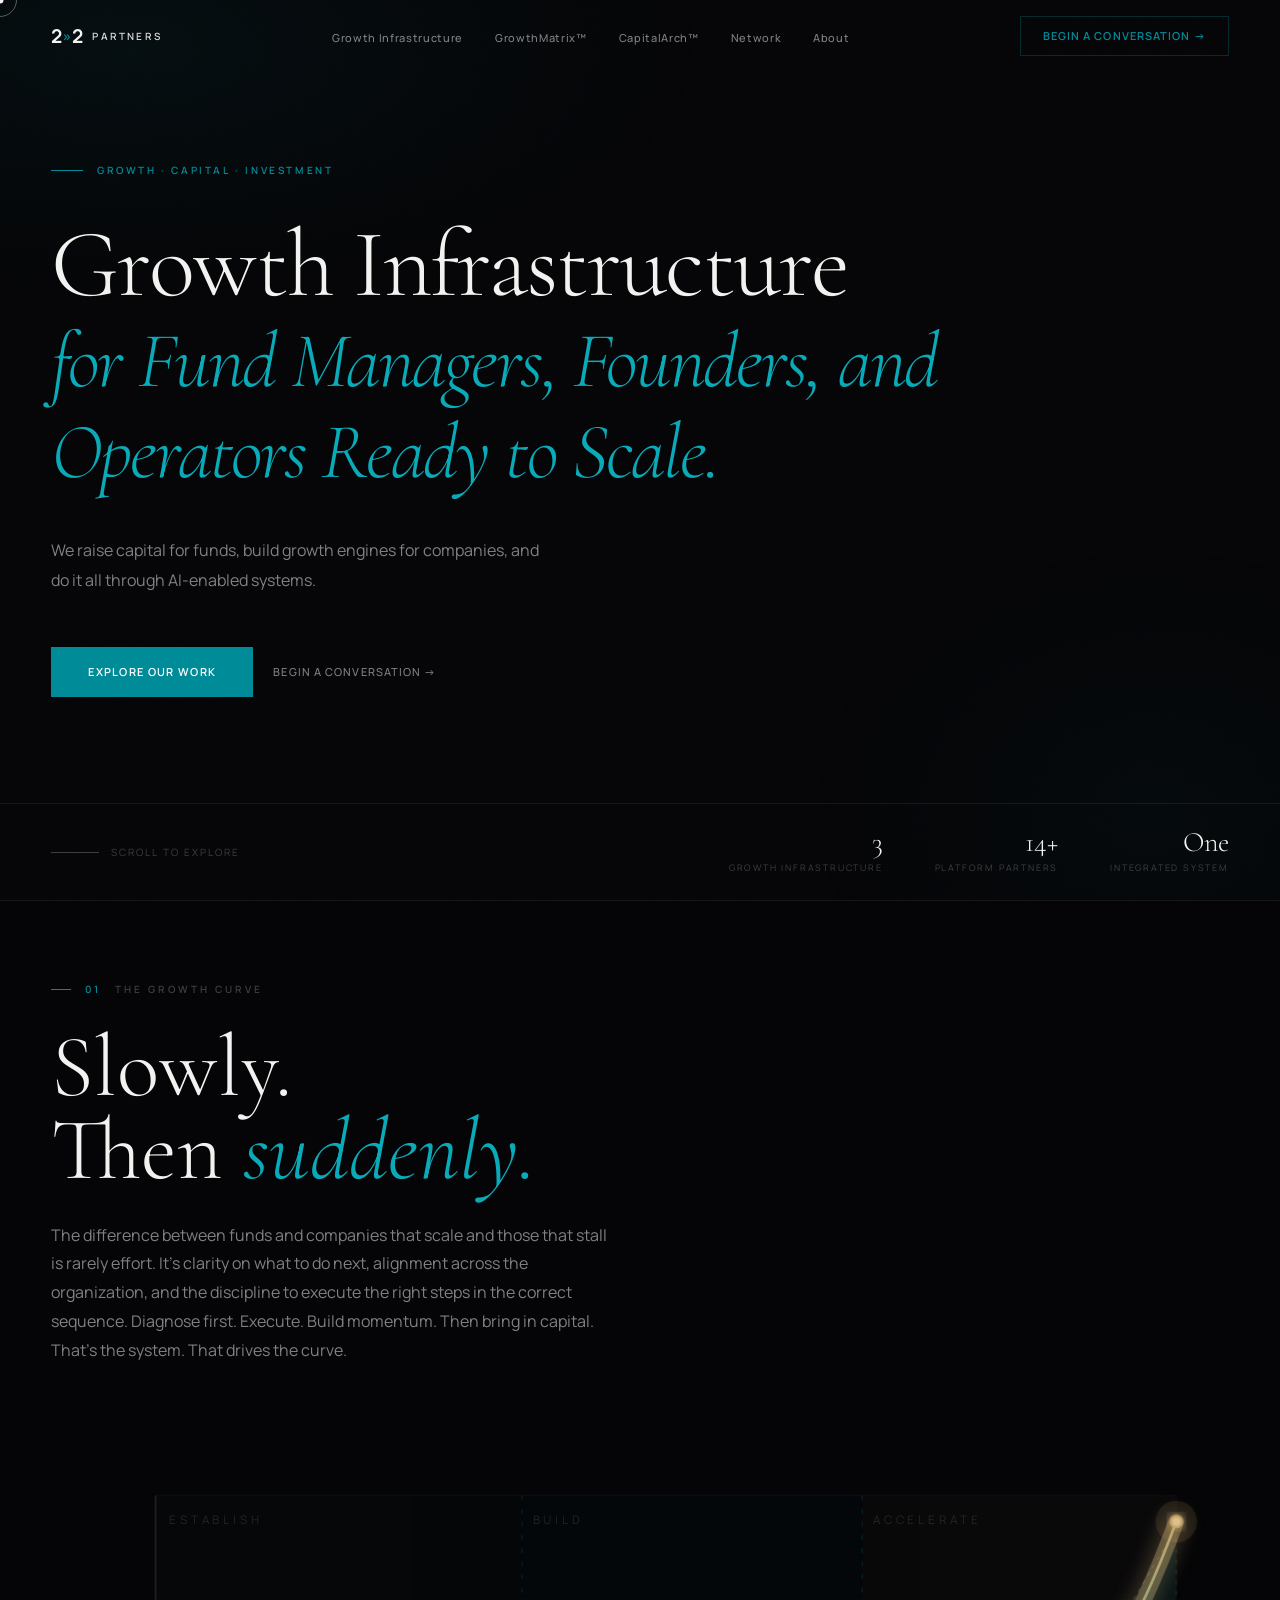
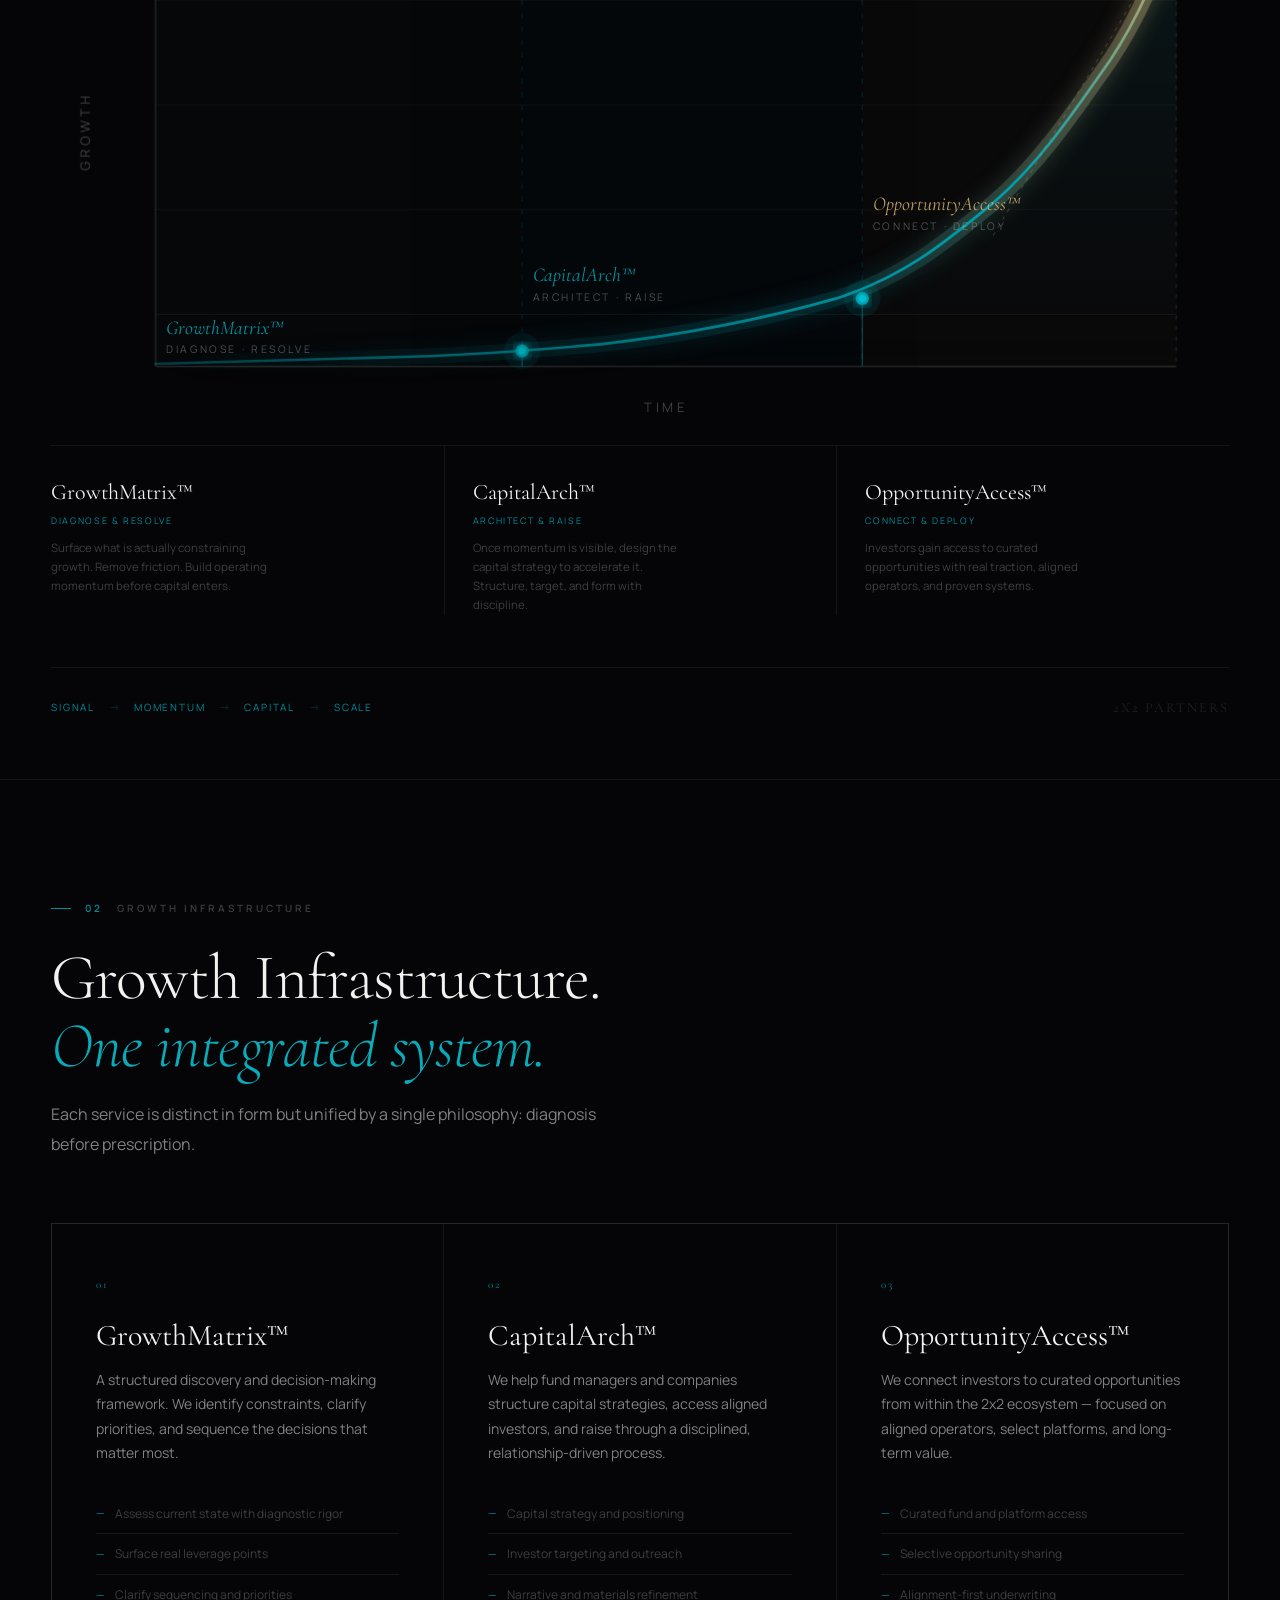
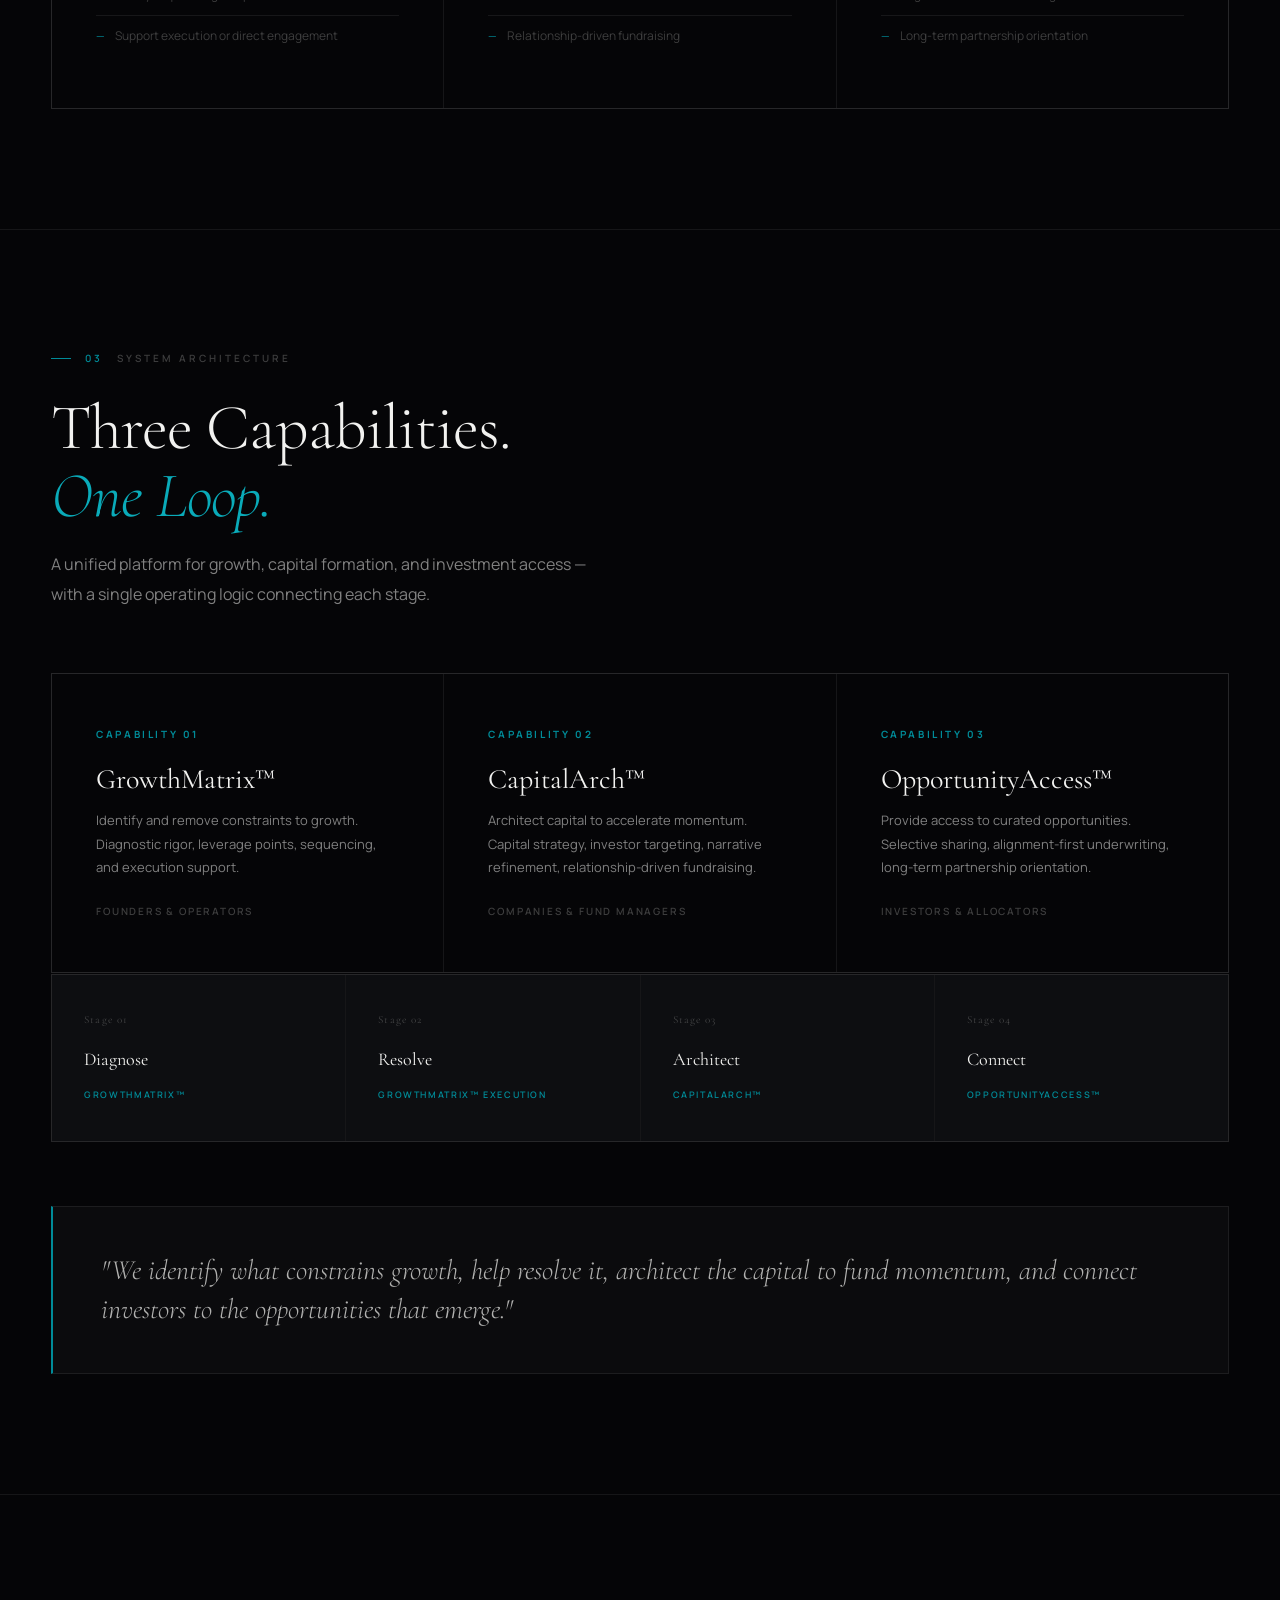
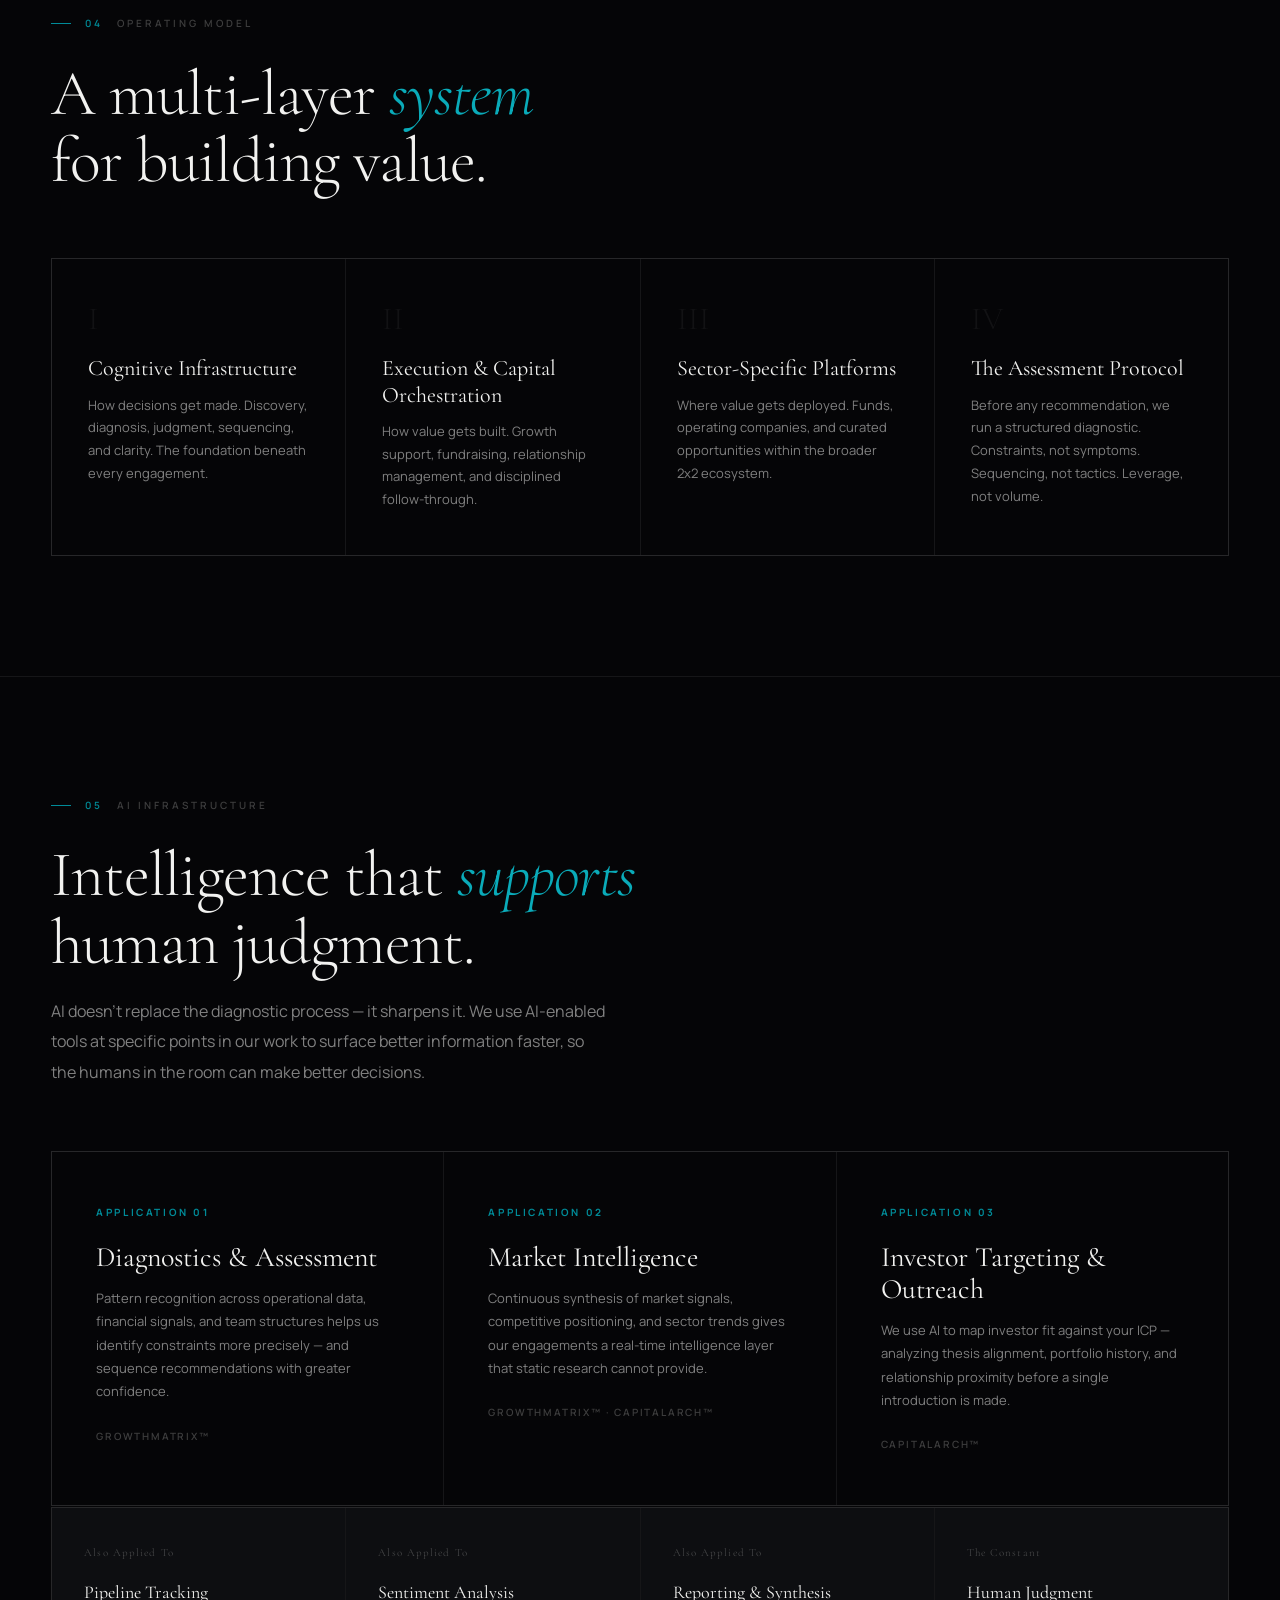
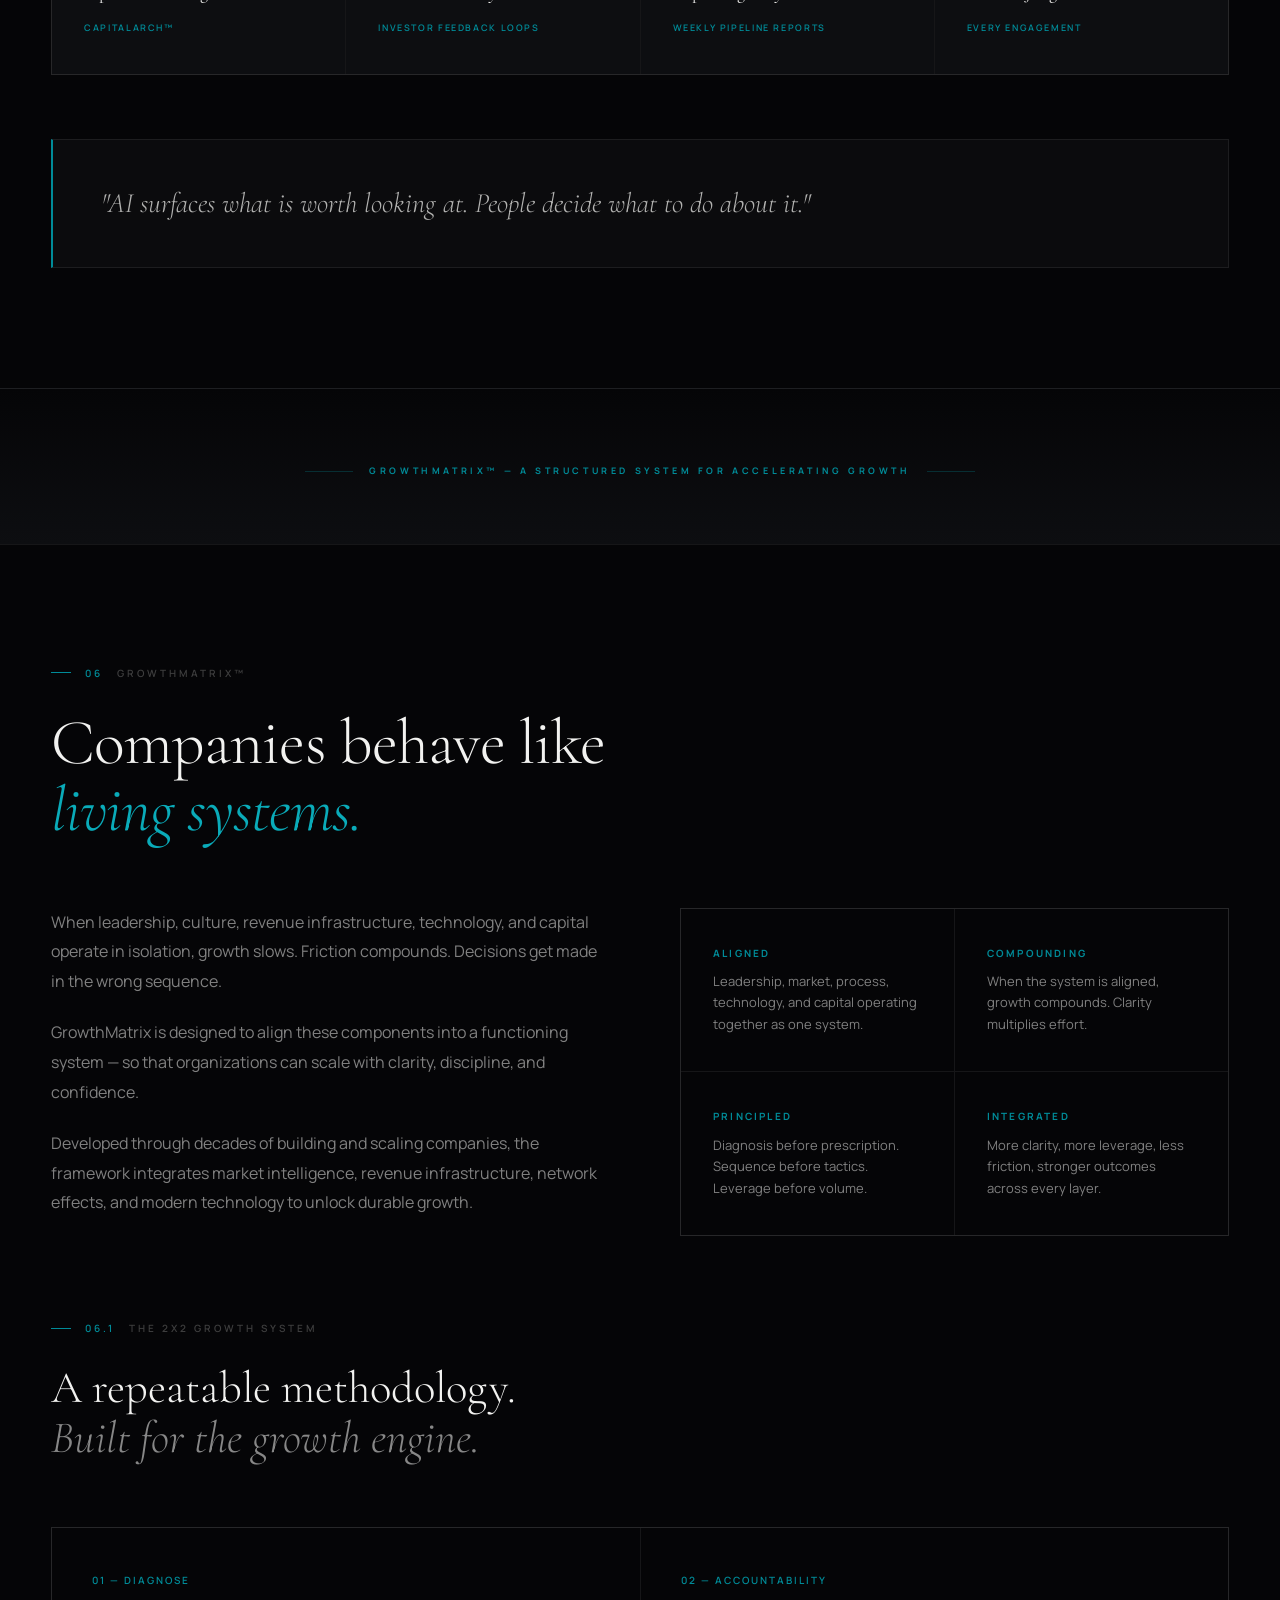
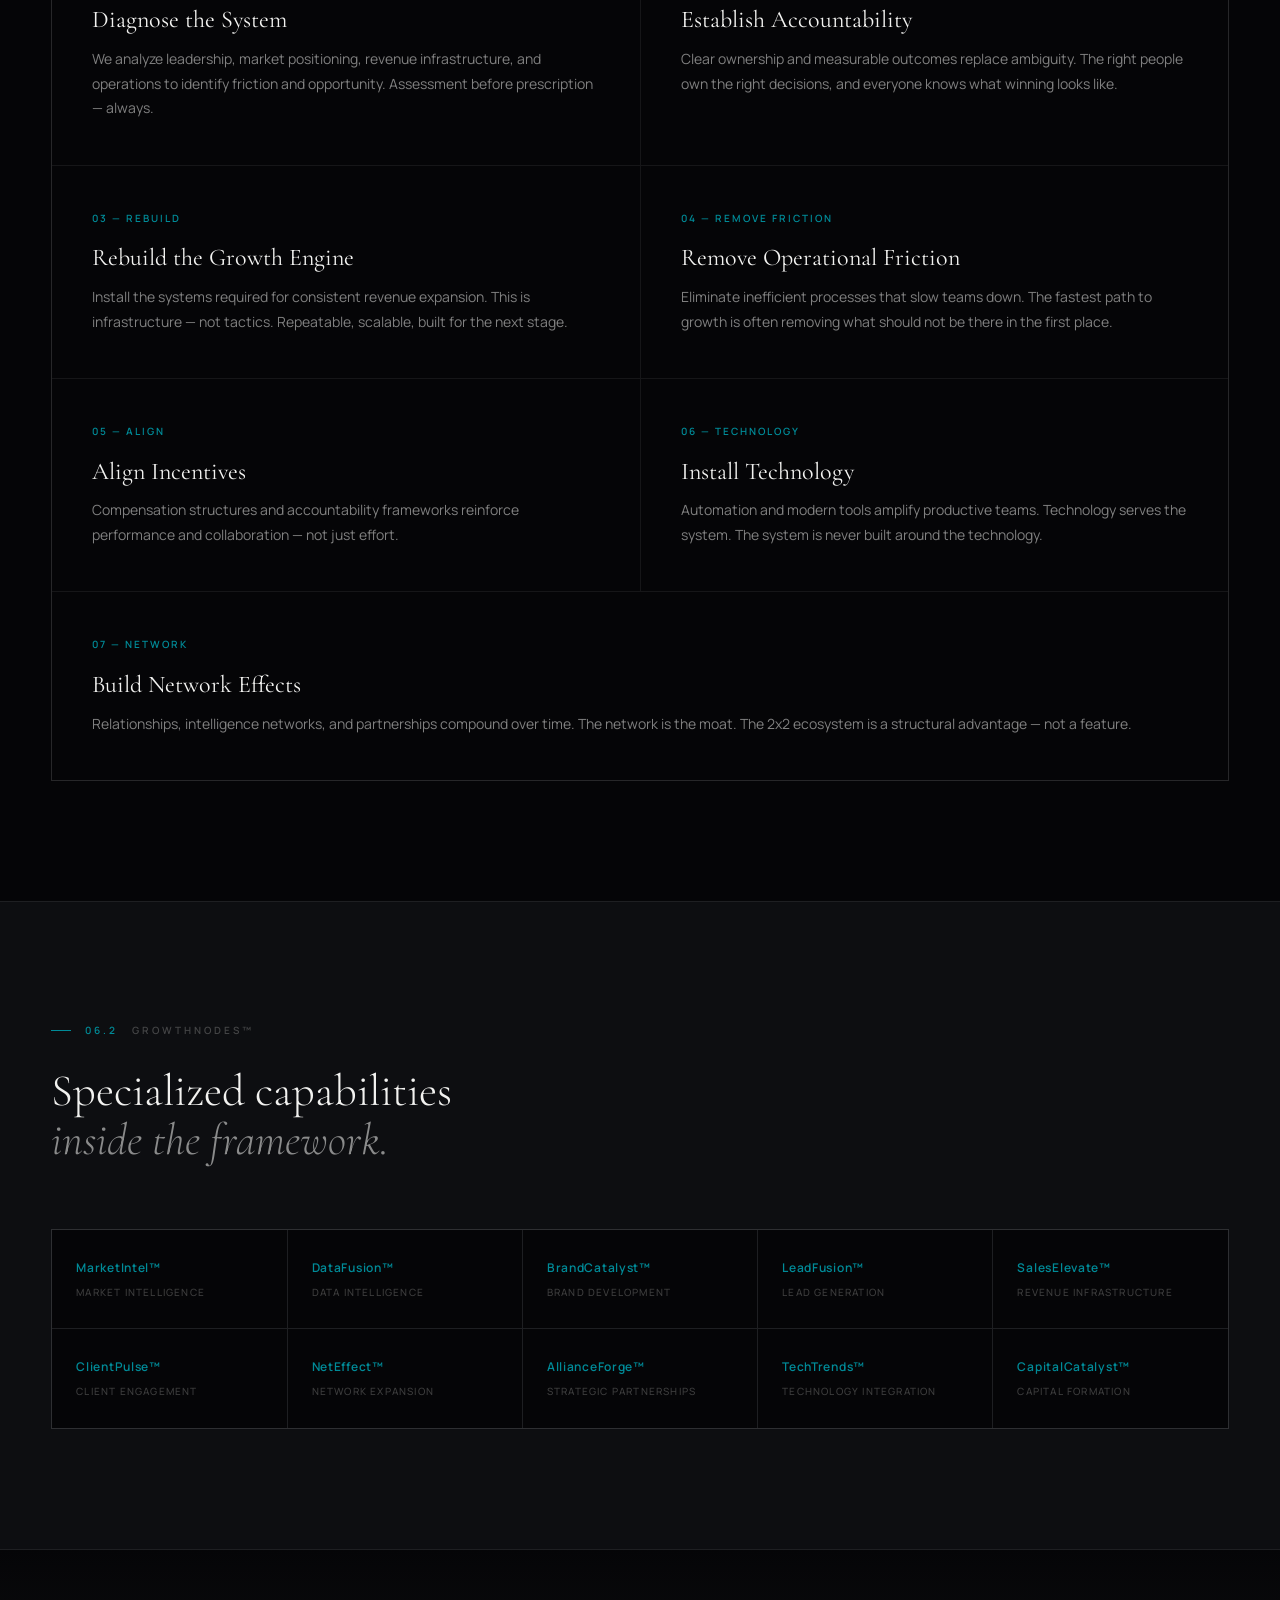
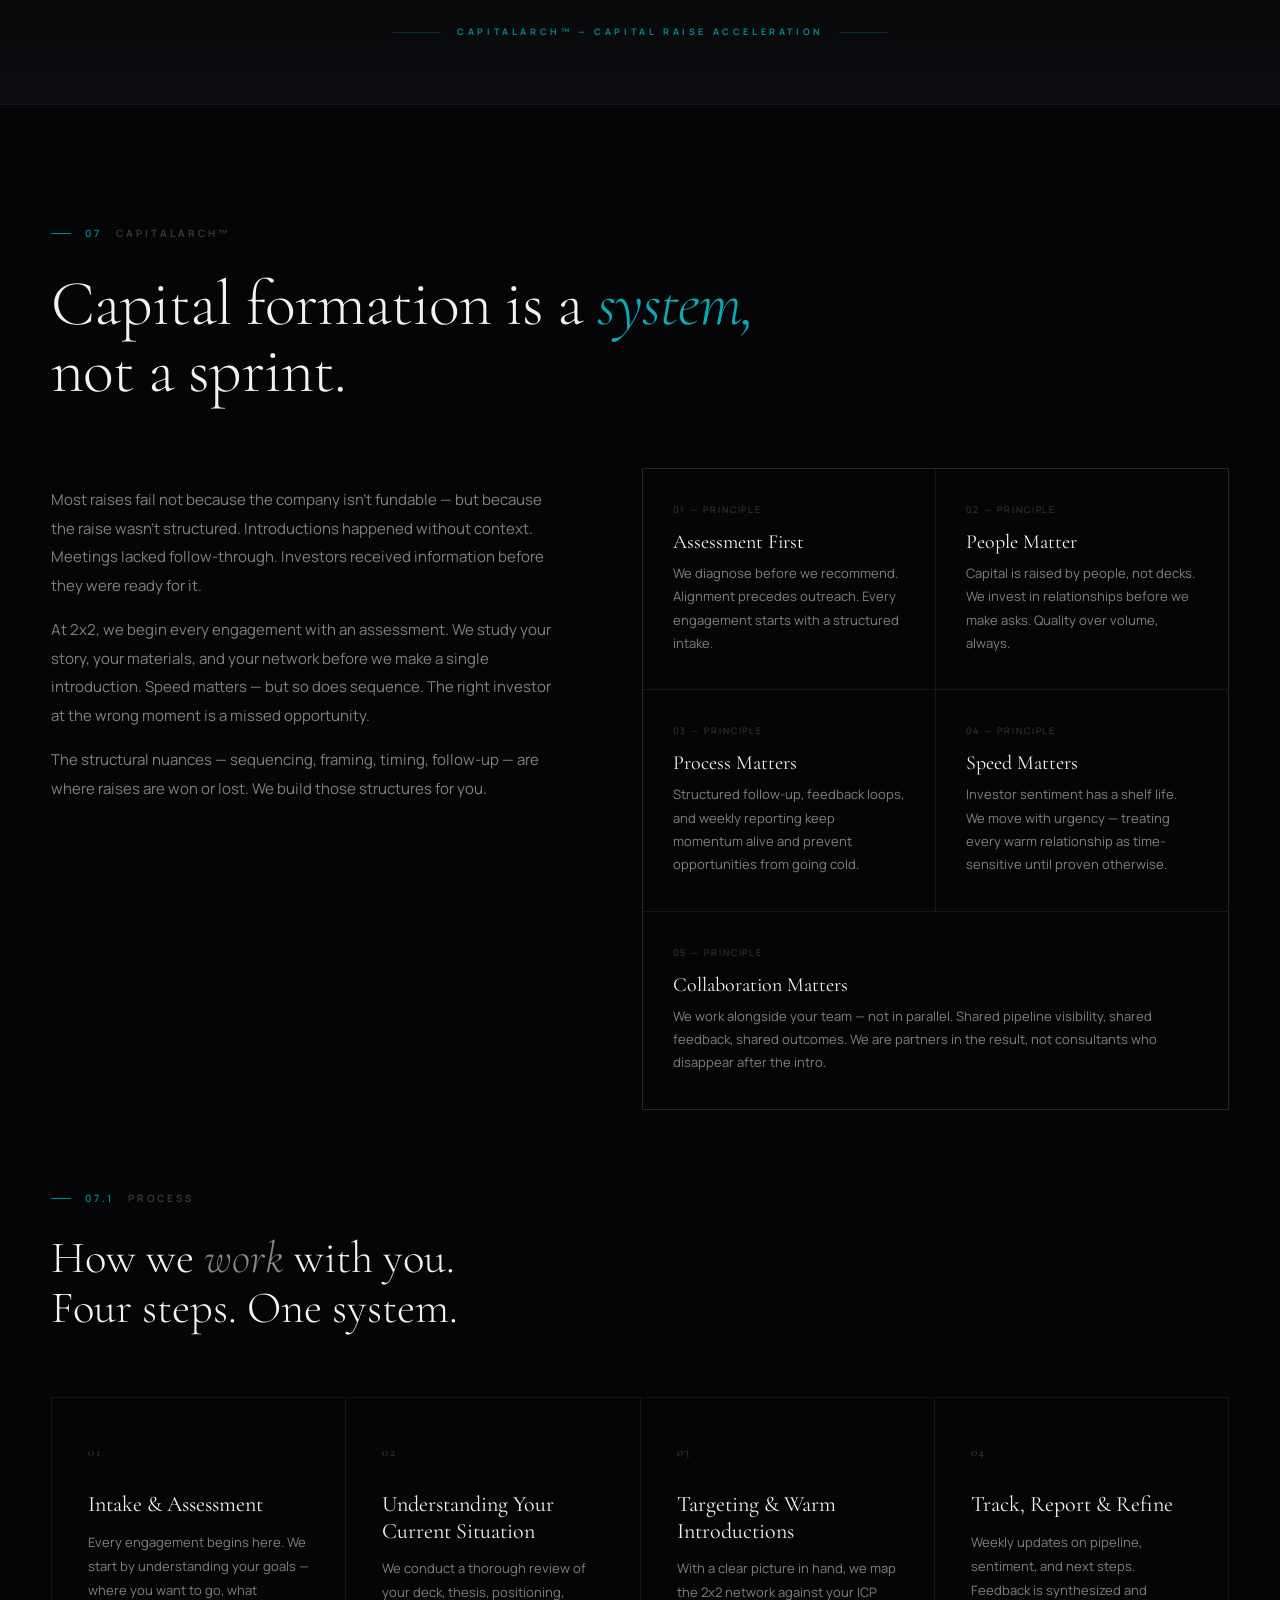
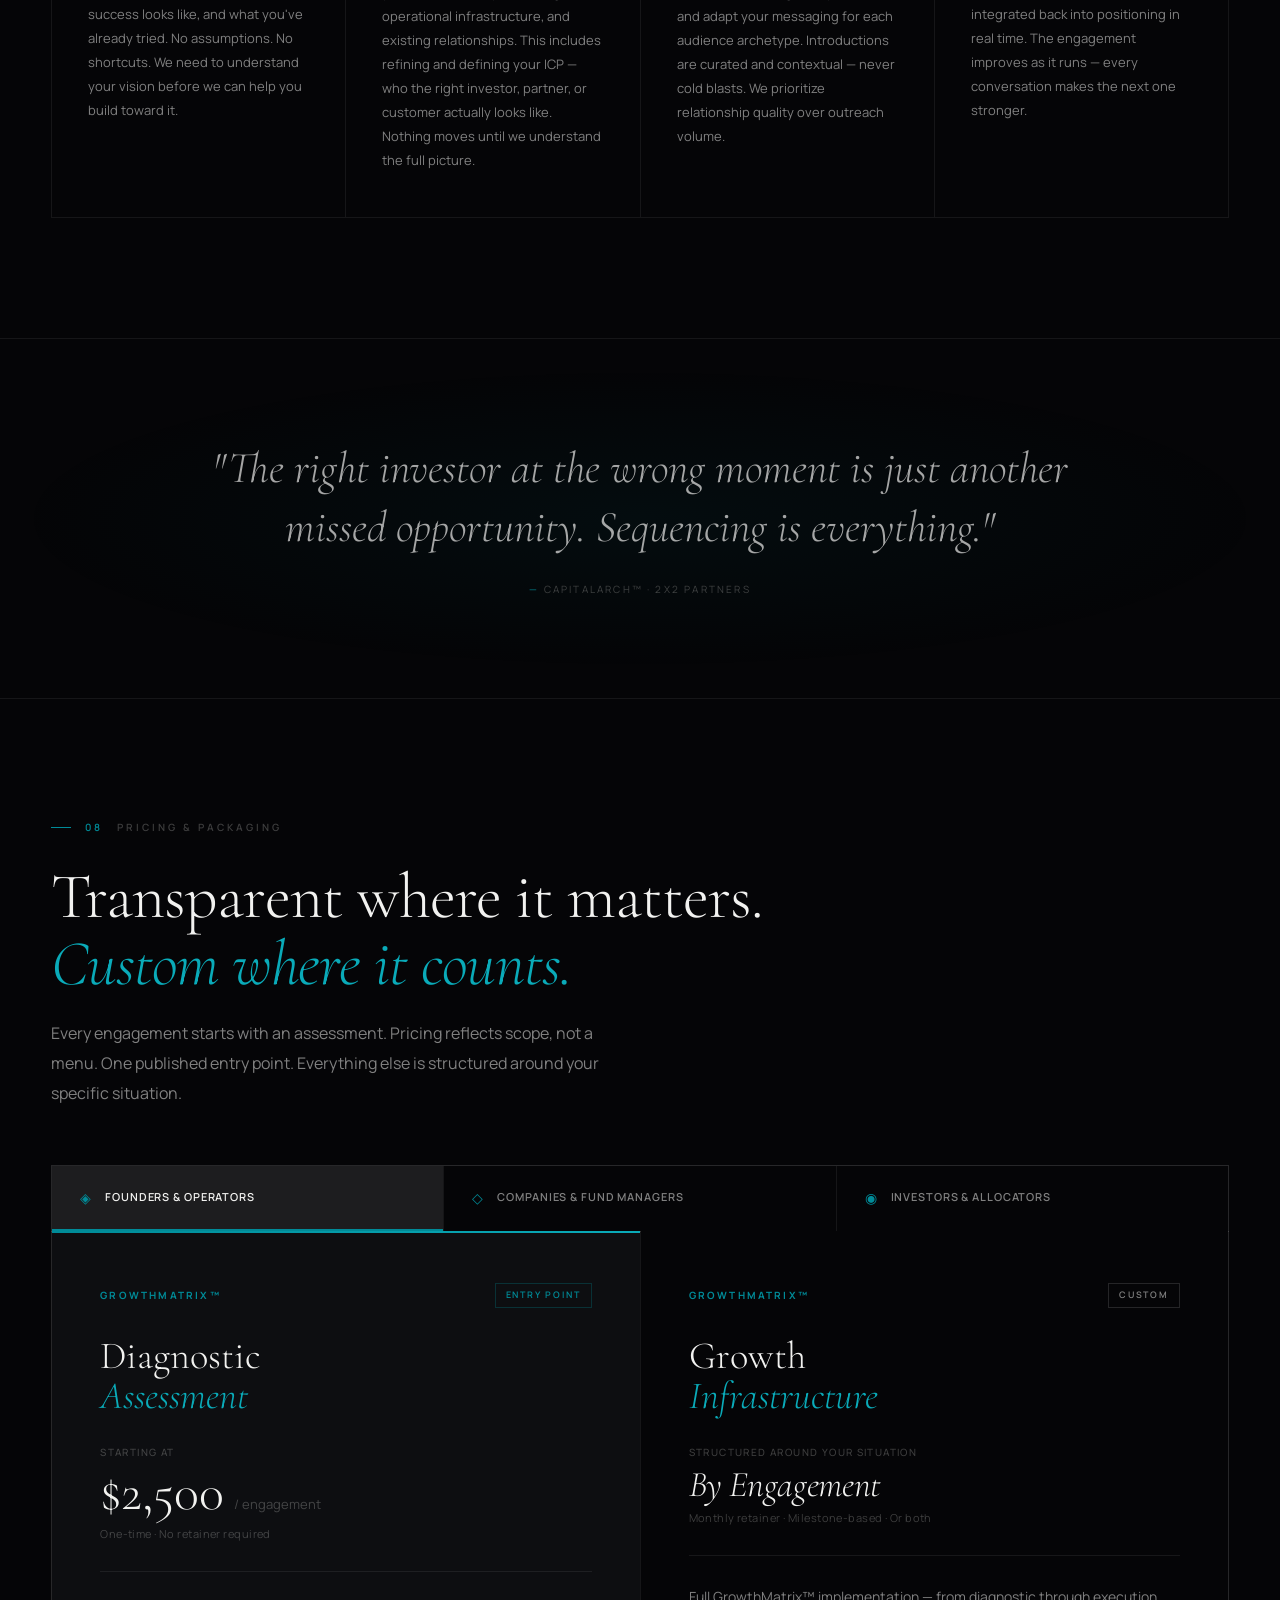
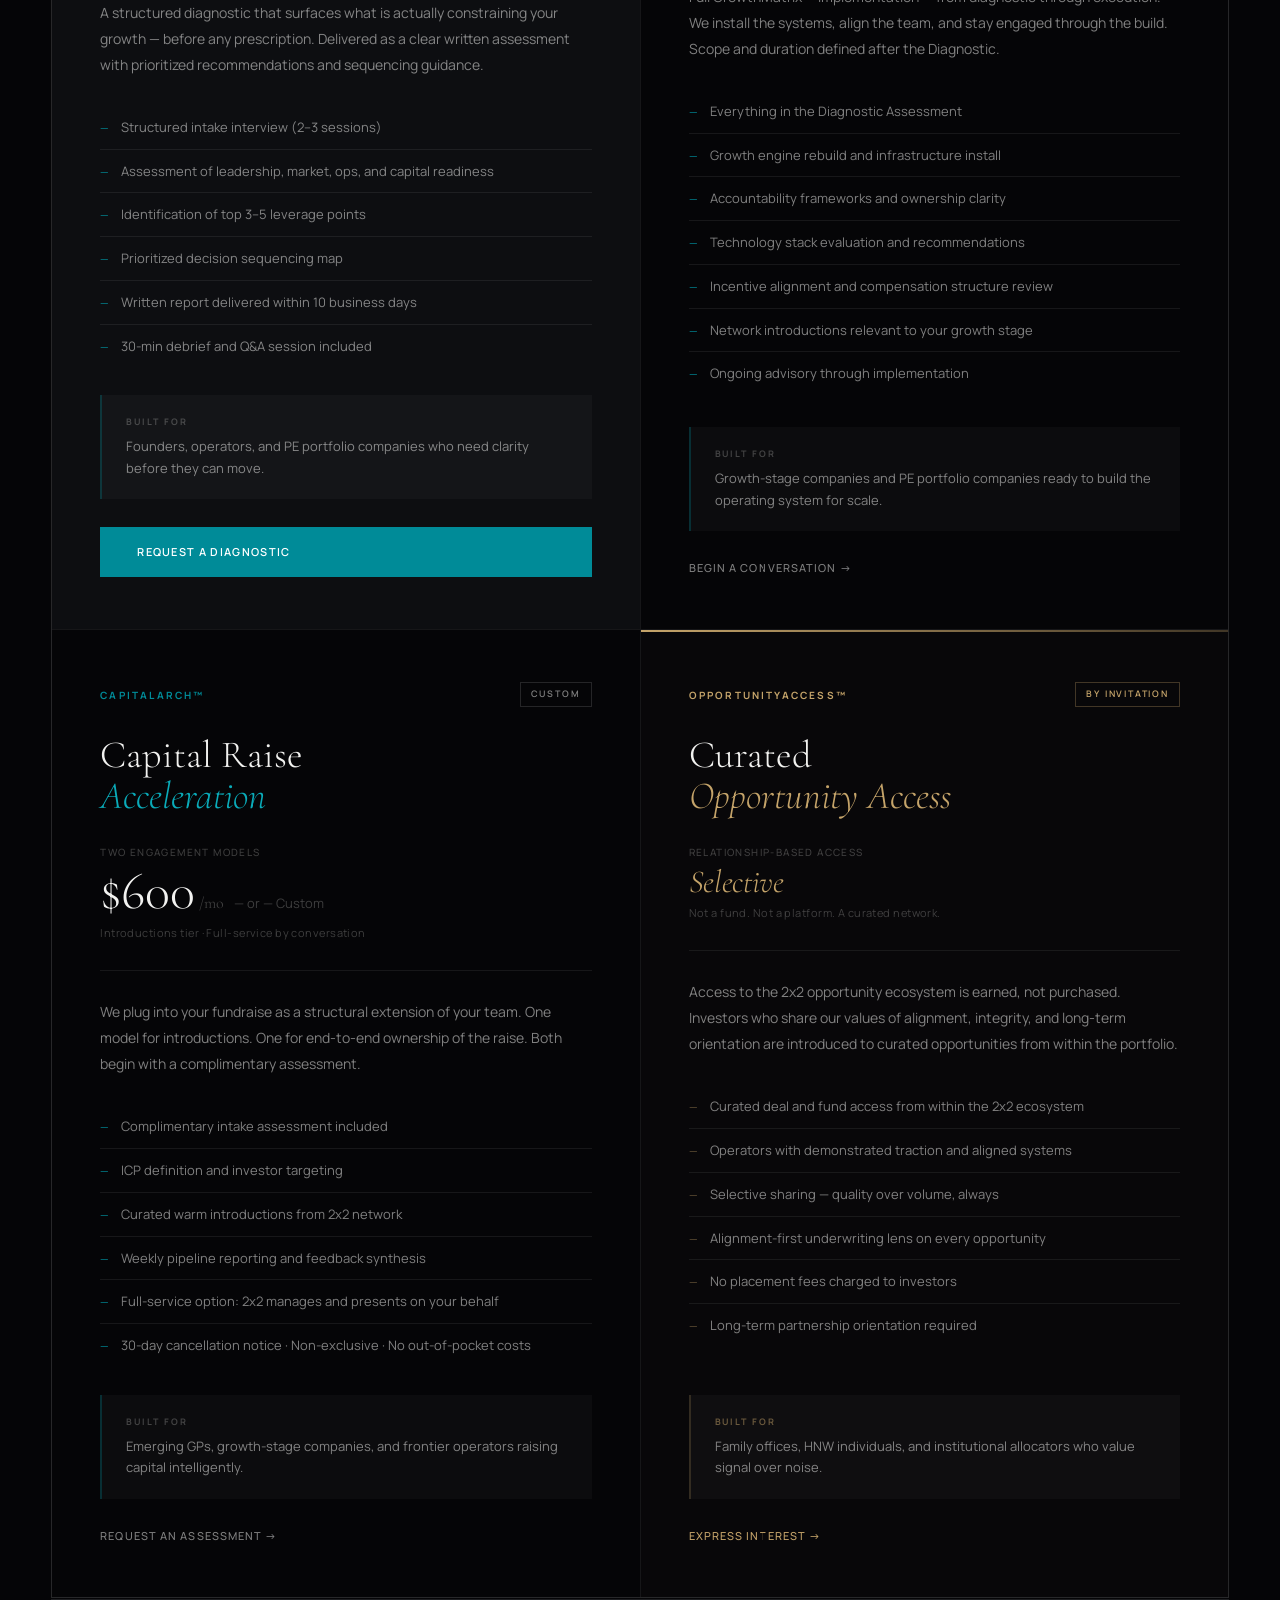
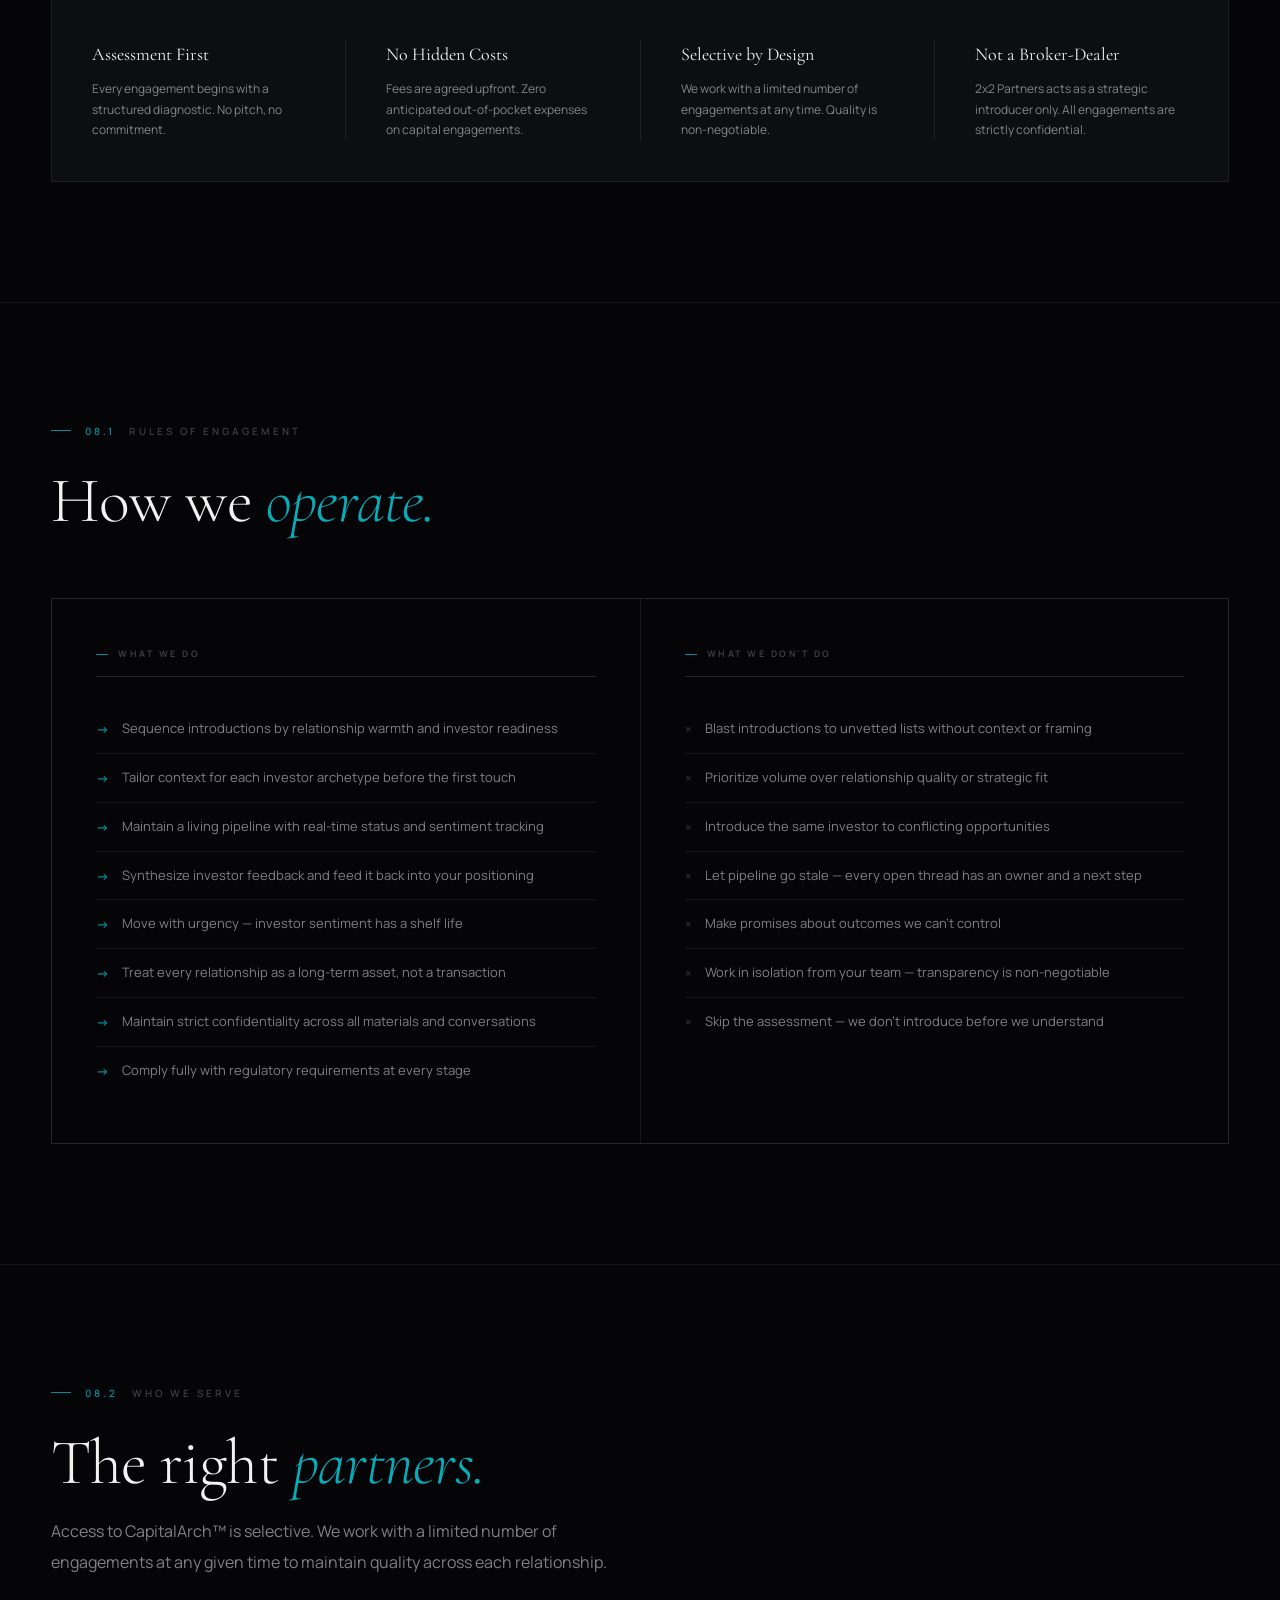
==== commit 3ce72585: "Update curve subtext for clarity and emphasis" ====
--- a/index.html
+++ b/index.html
@@ -765,7 +765,7 @@
       <div class="curve-top">
         <div class="section-tag reveal"><span class="num">01</span>The Growth Curve</div>
         <h2 class="curve-headline">Slowly.<br>Then <em>suddenly.</em></h2>
-        <p class="curve-subtext">The difference between companies that scale and those that stall is rarely effort. It’s clarity on what to do next, alignment across the organization, and the discipline to execute the right steps in the correct sequence. Diagnose first. Build momentum by means of execution. Then bring in capital. That's the system. That's the curve.</p>
+        <p class="curve-subtext">The difference between funds and companies that scale and those that stall is rarely effort. It's clarity on what to do next, alignment across the organization, and the discipline to execute the right steps in the correct sequence. Diagnose first. Execute. Build momentum. Then bring in capital. That's the system. That drives the curve.</p>
       </div>
 
       <!-- Chart -->
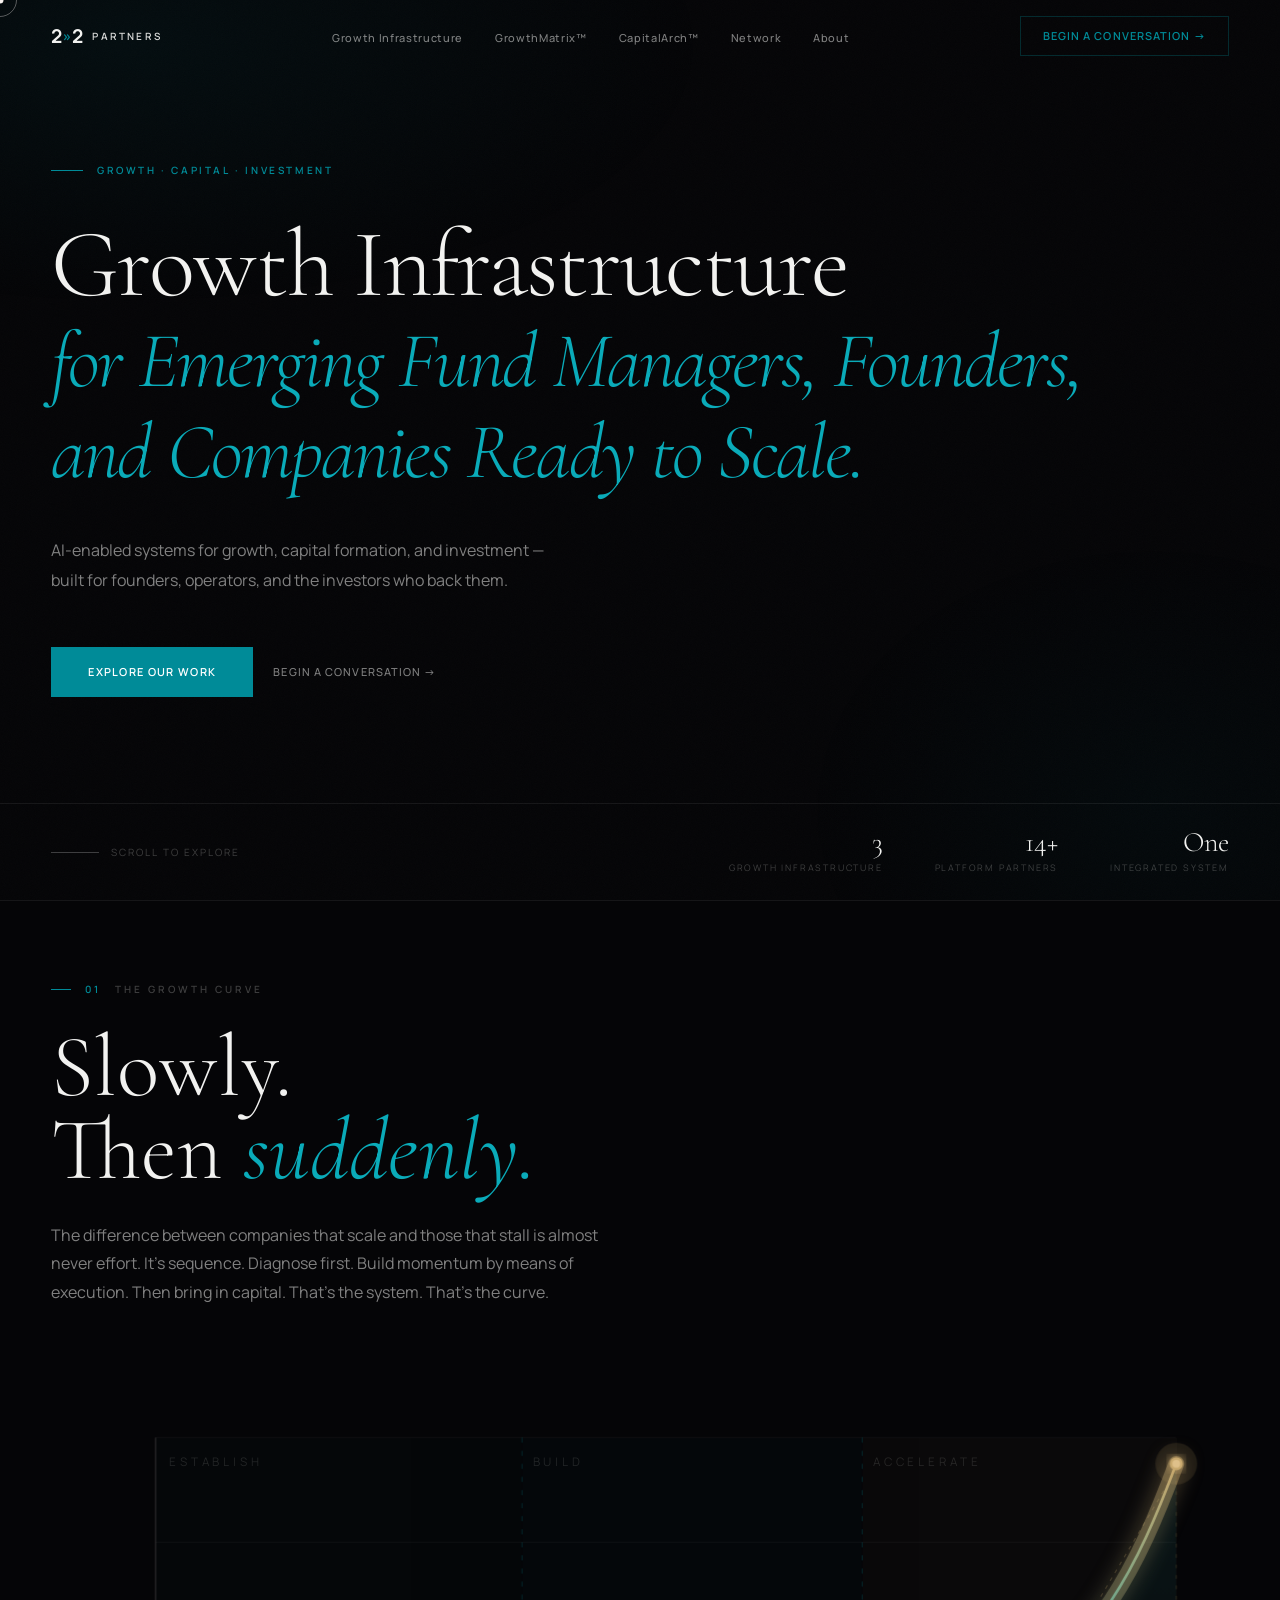
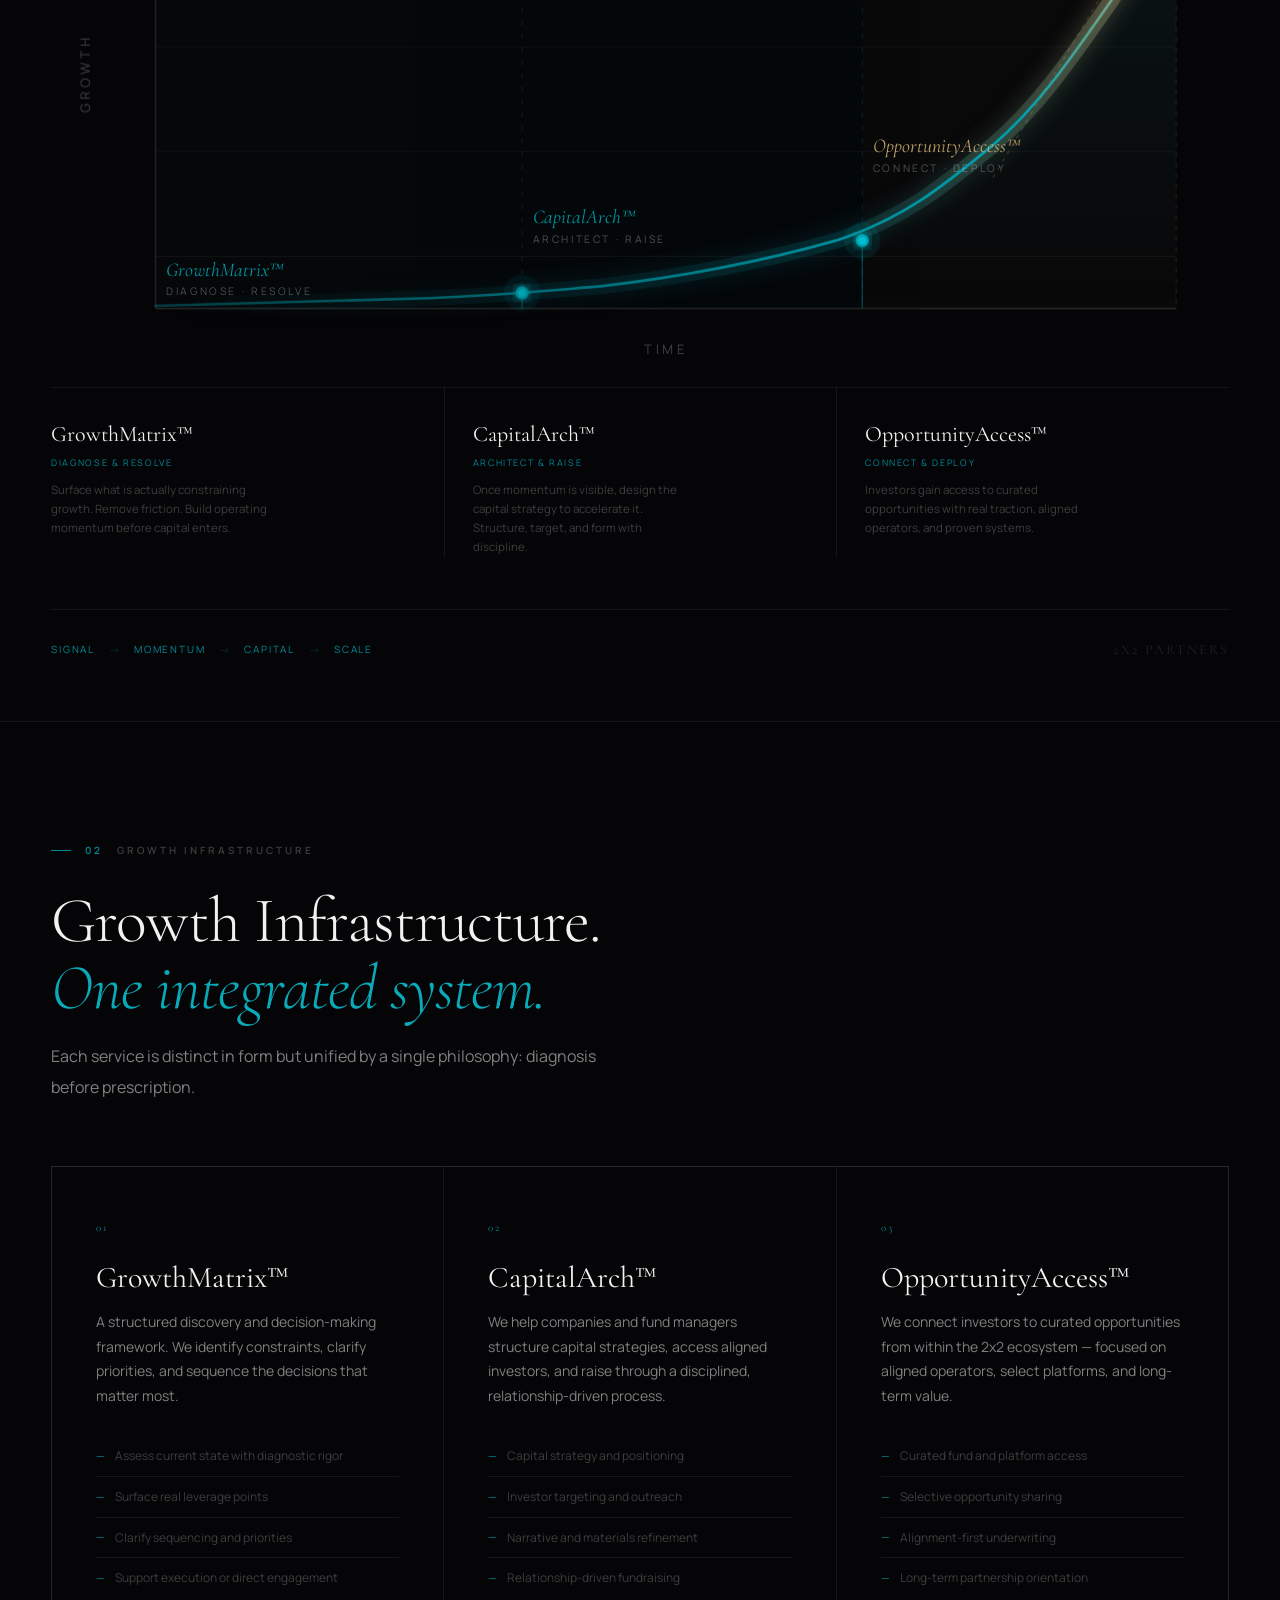
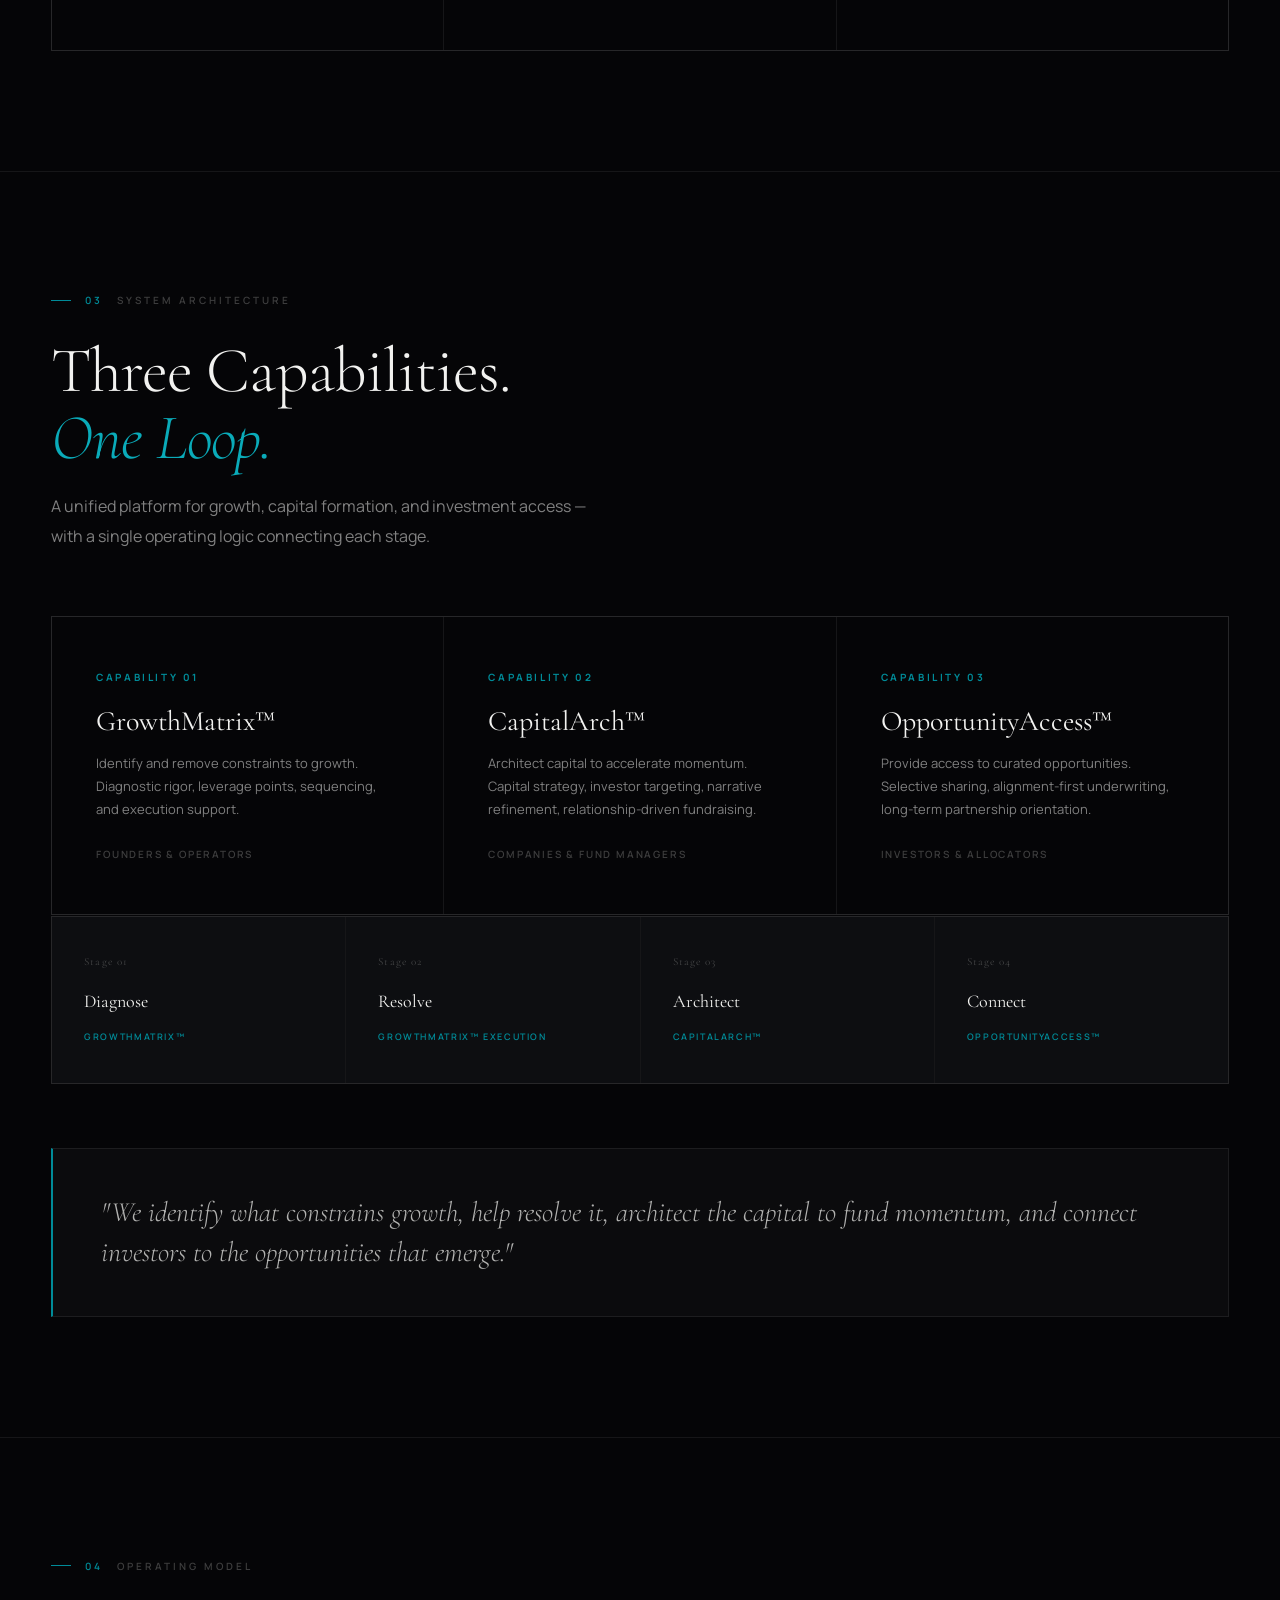
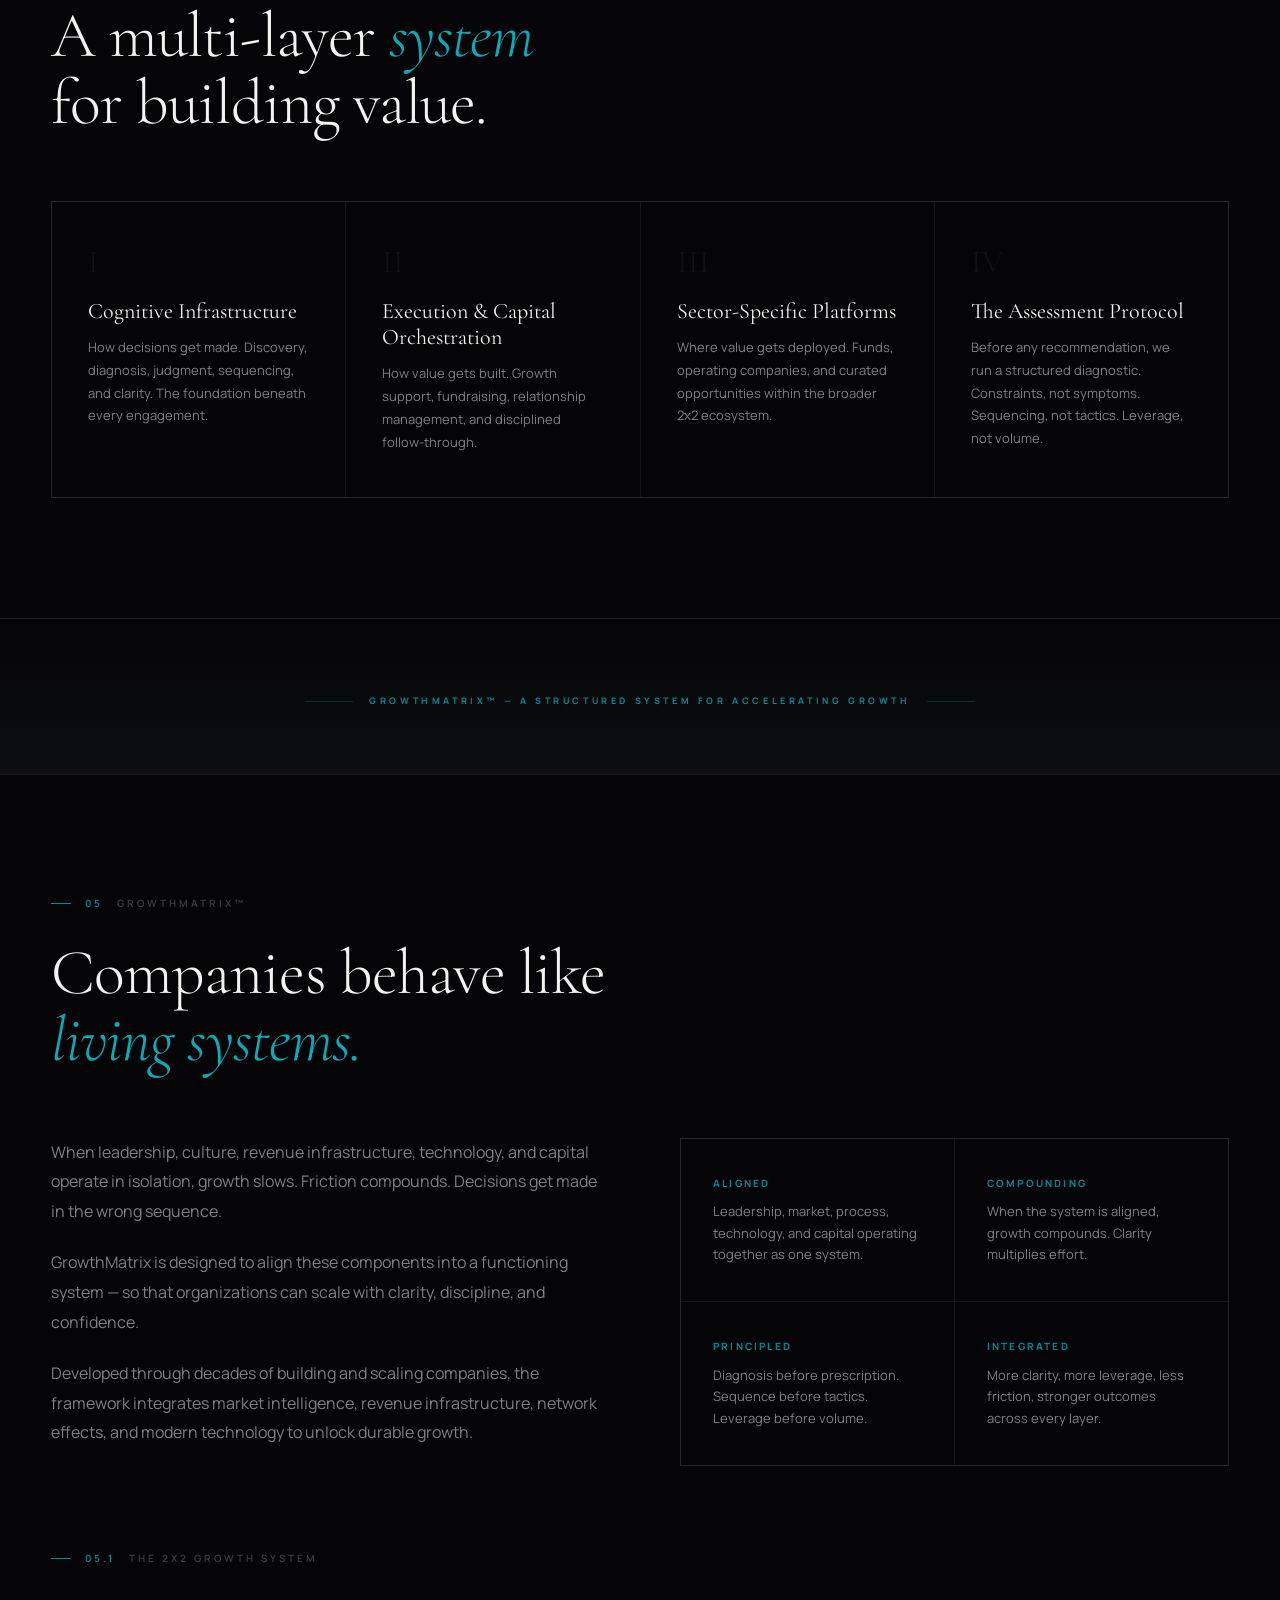
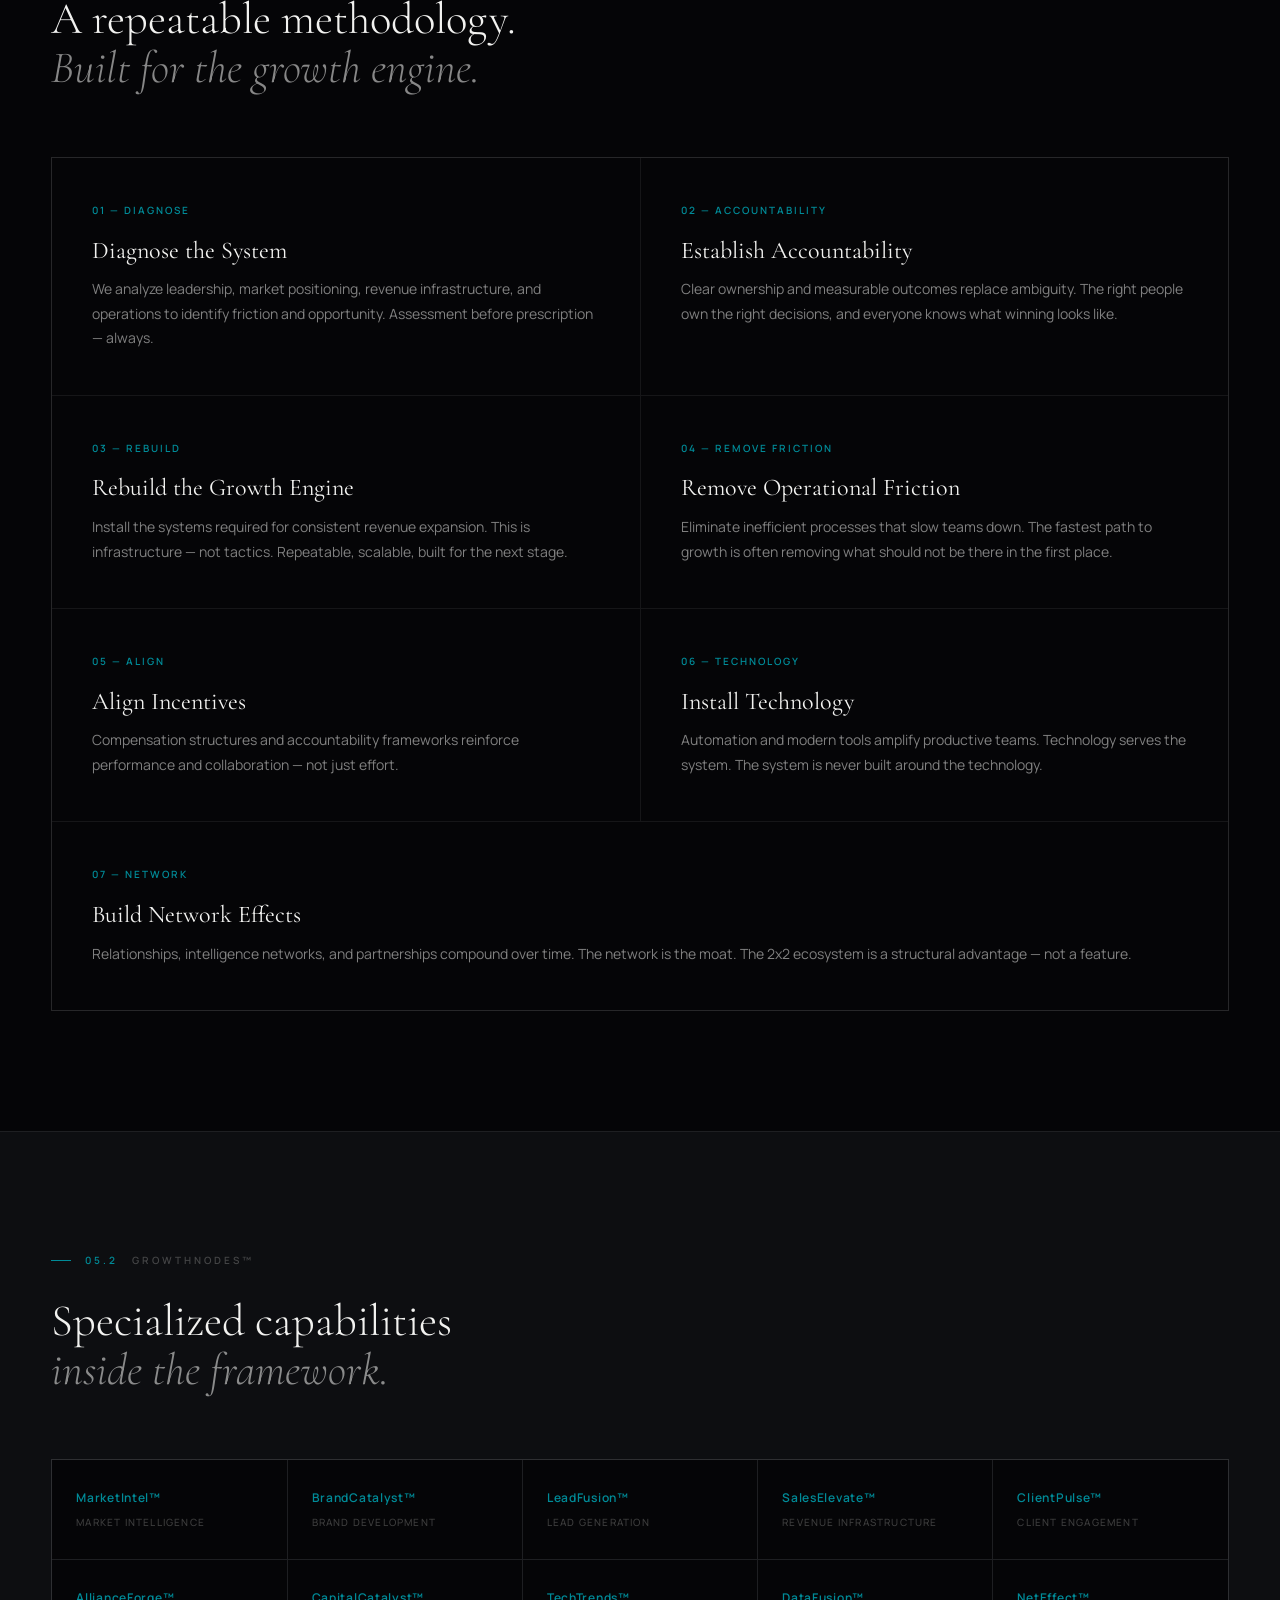
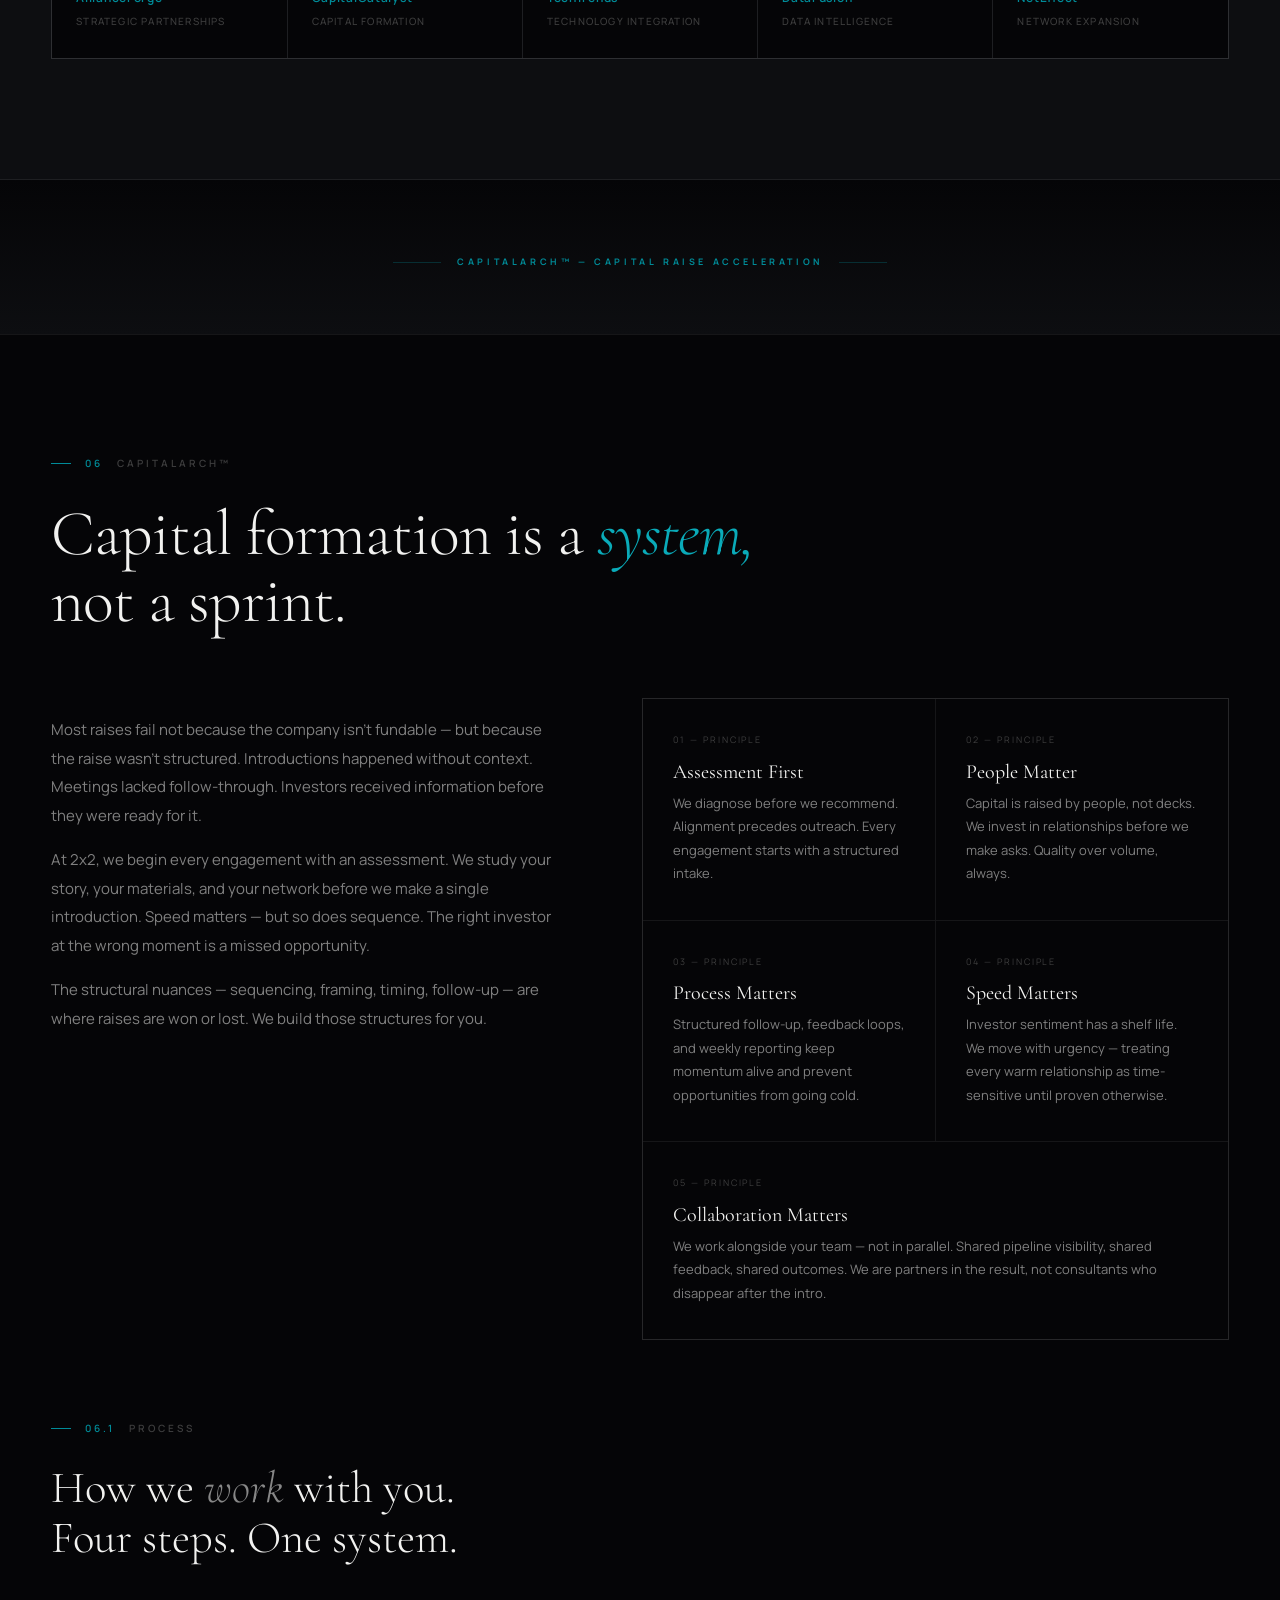
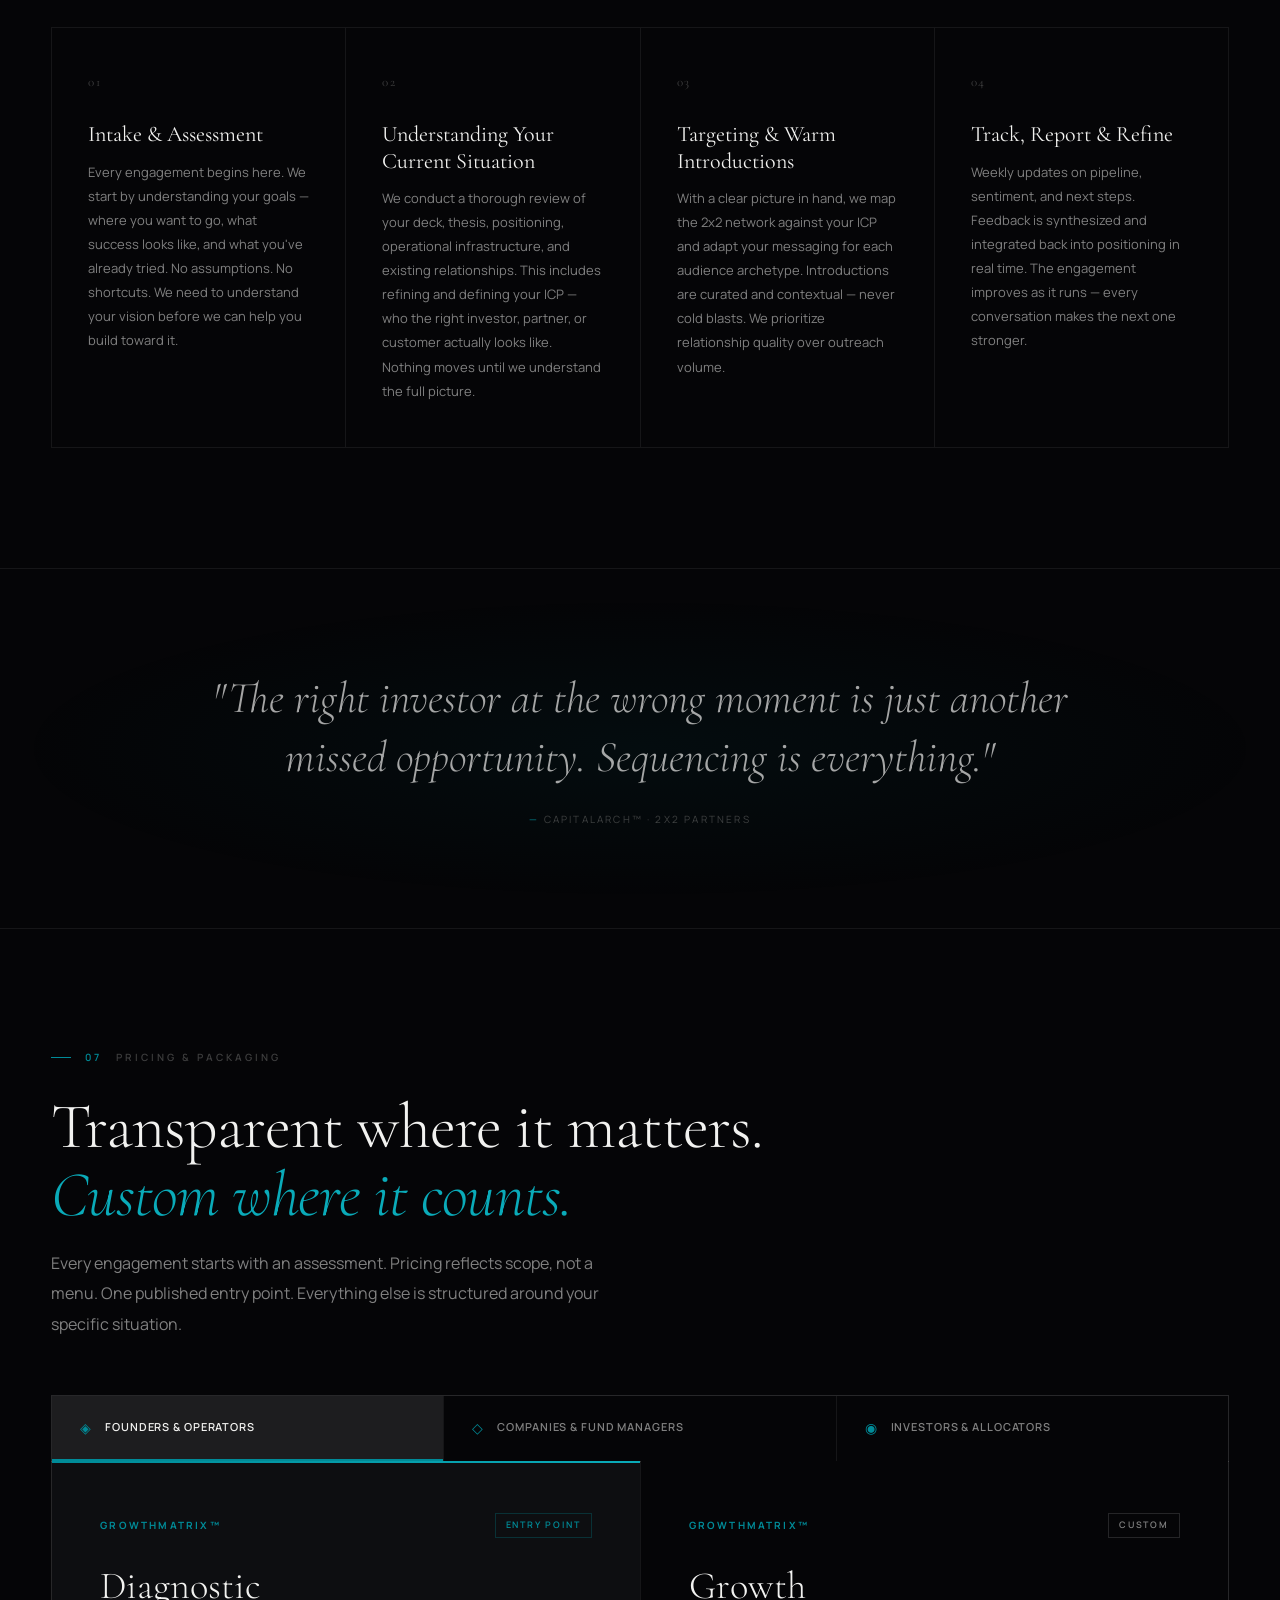
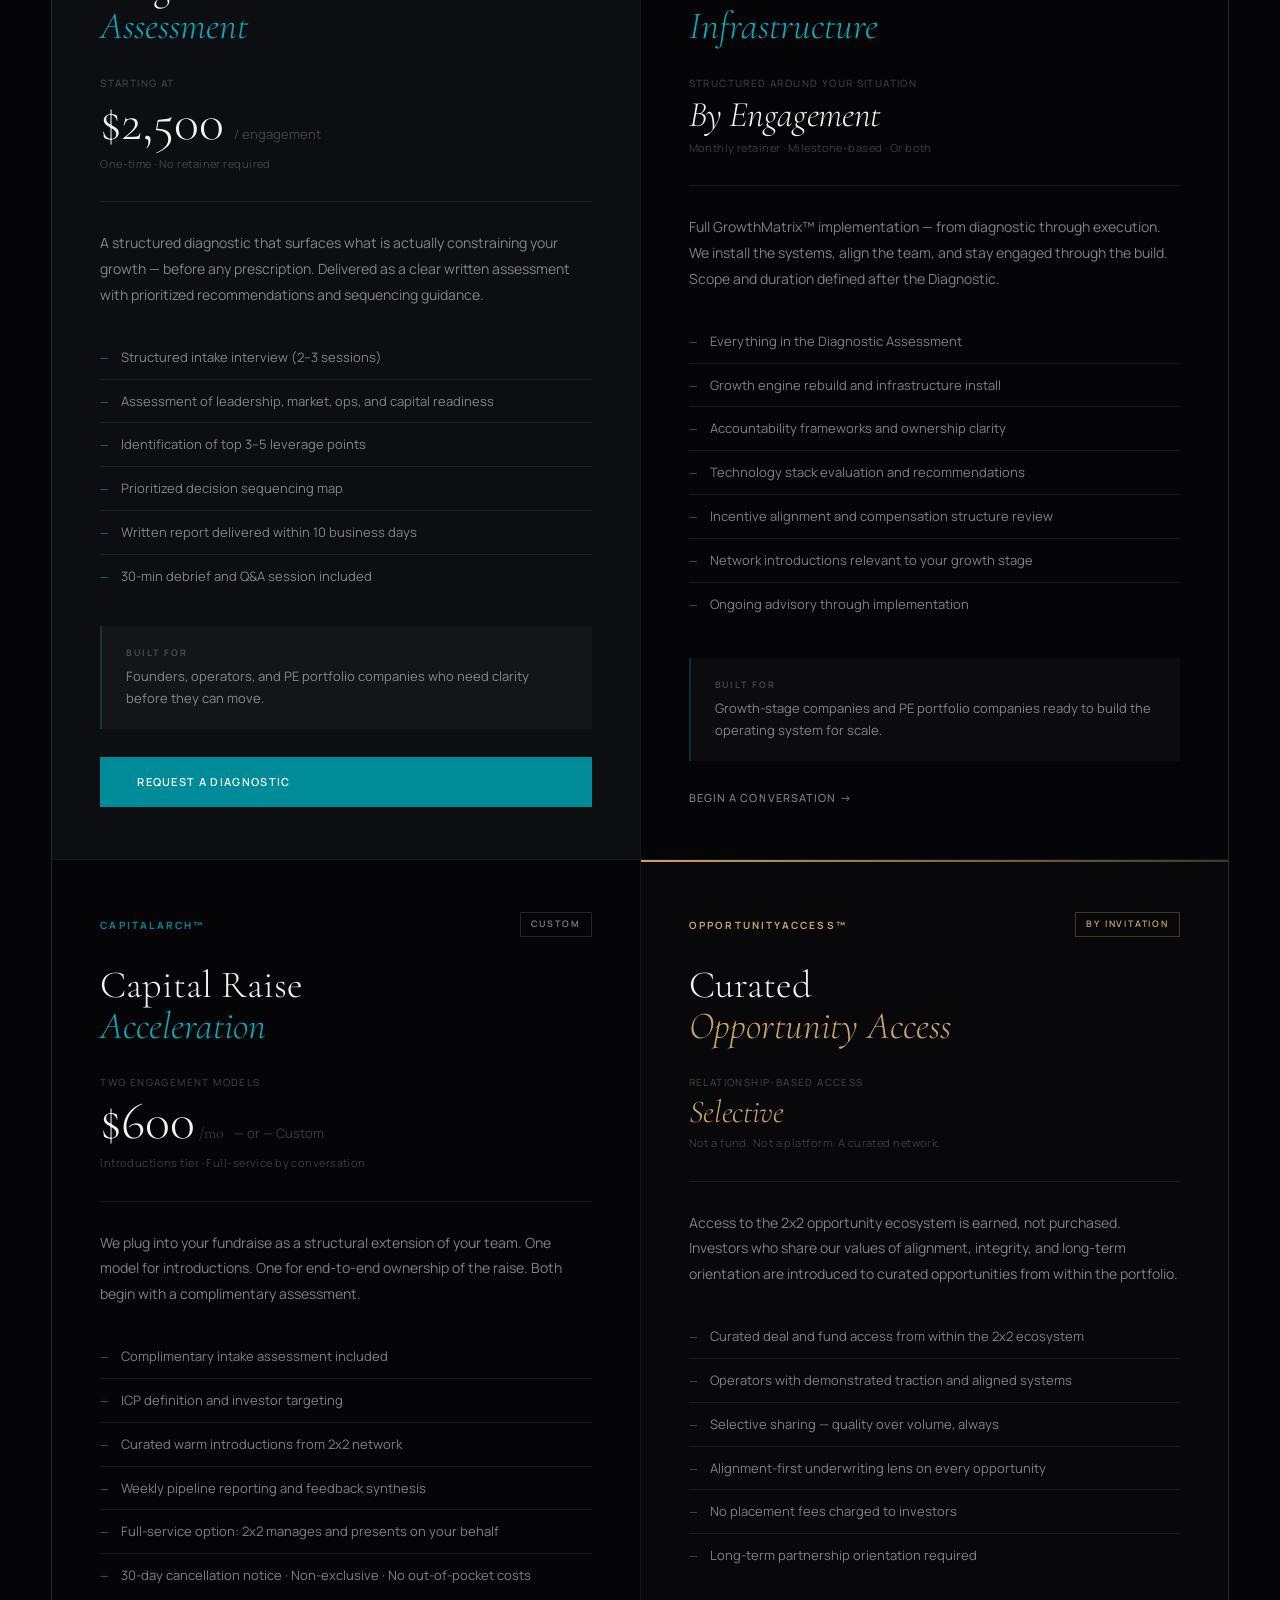
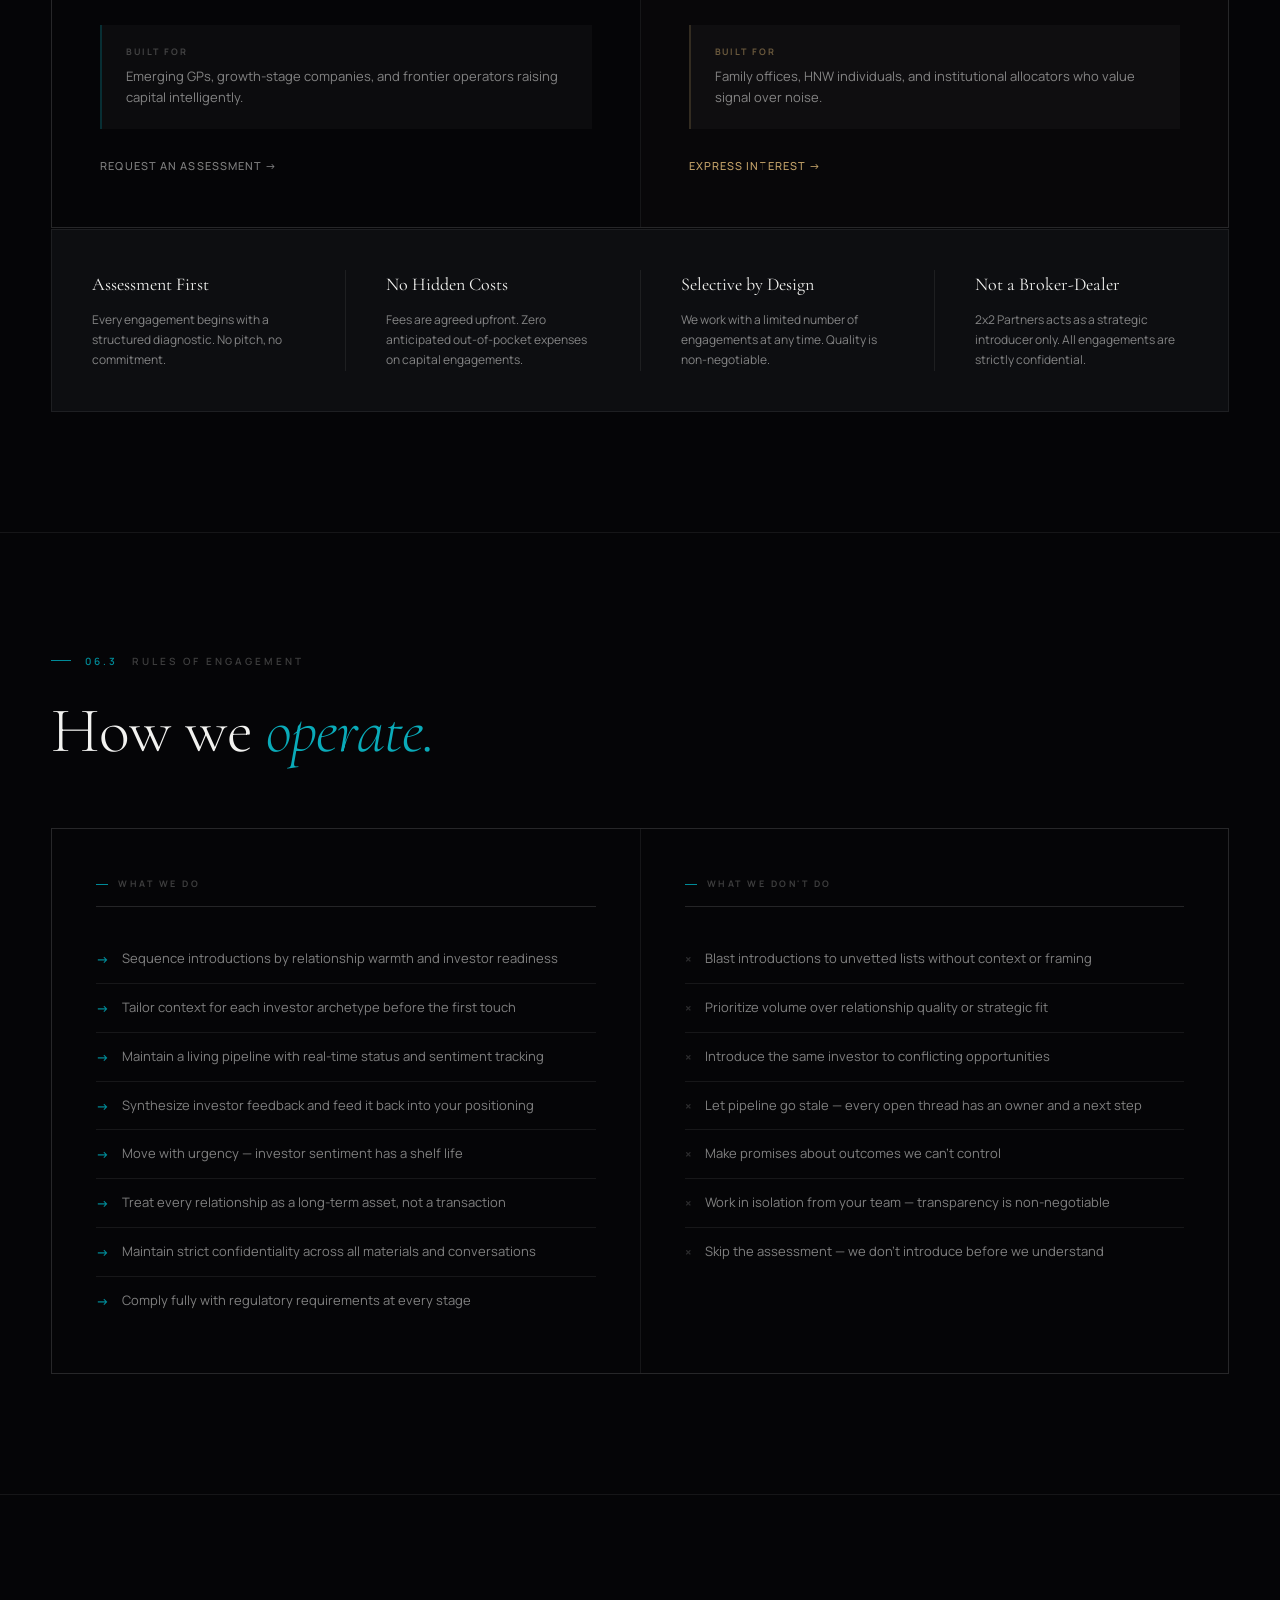
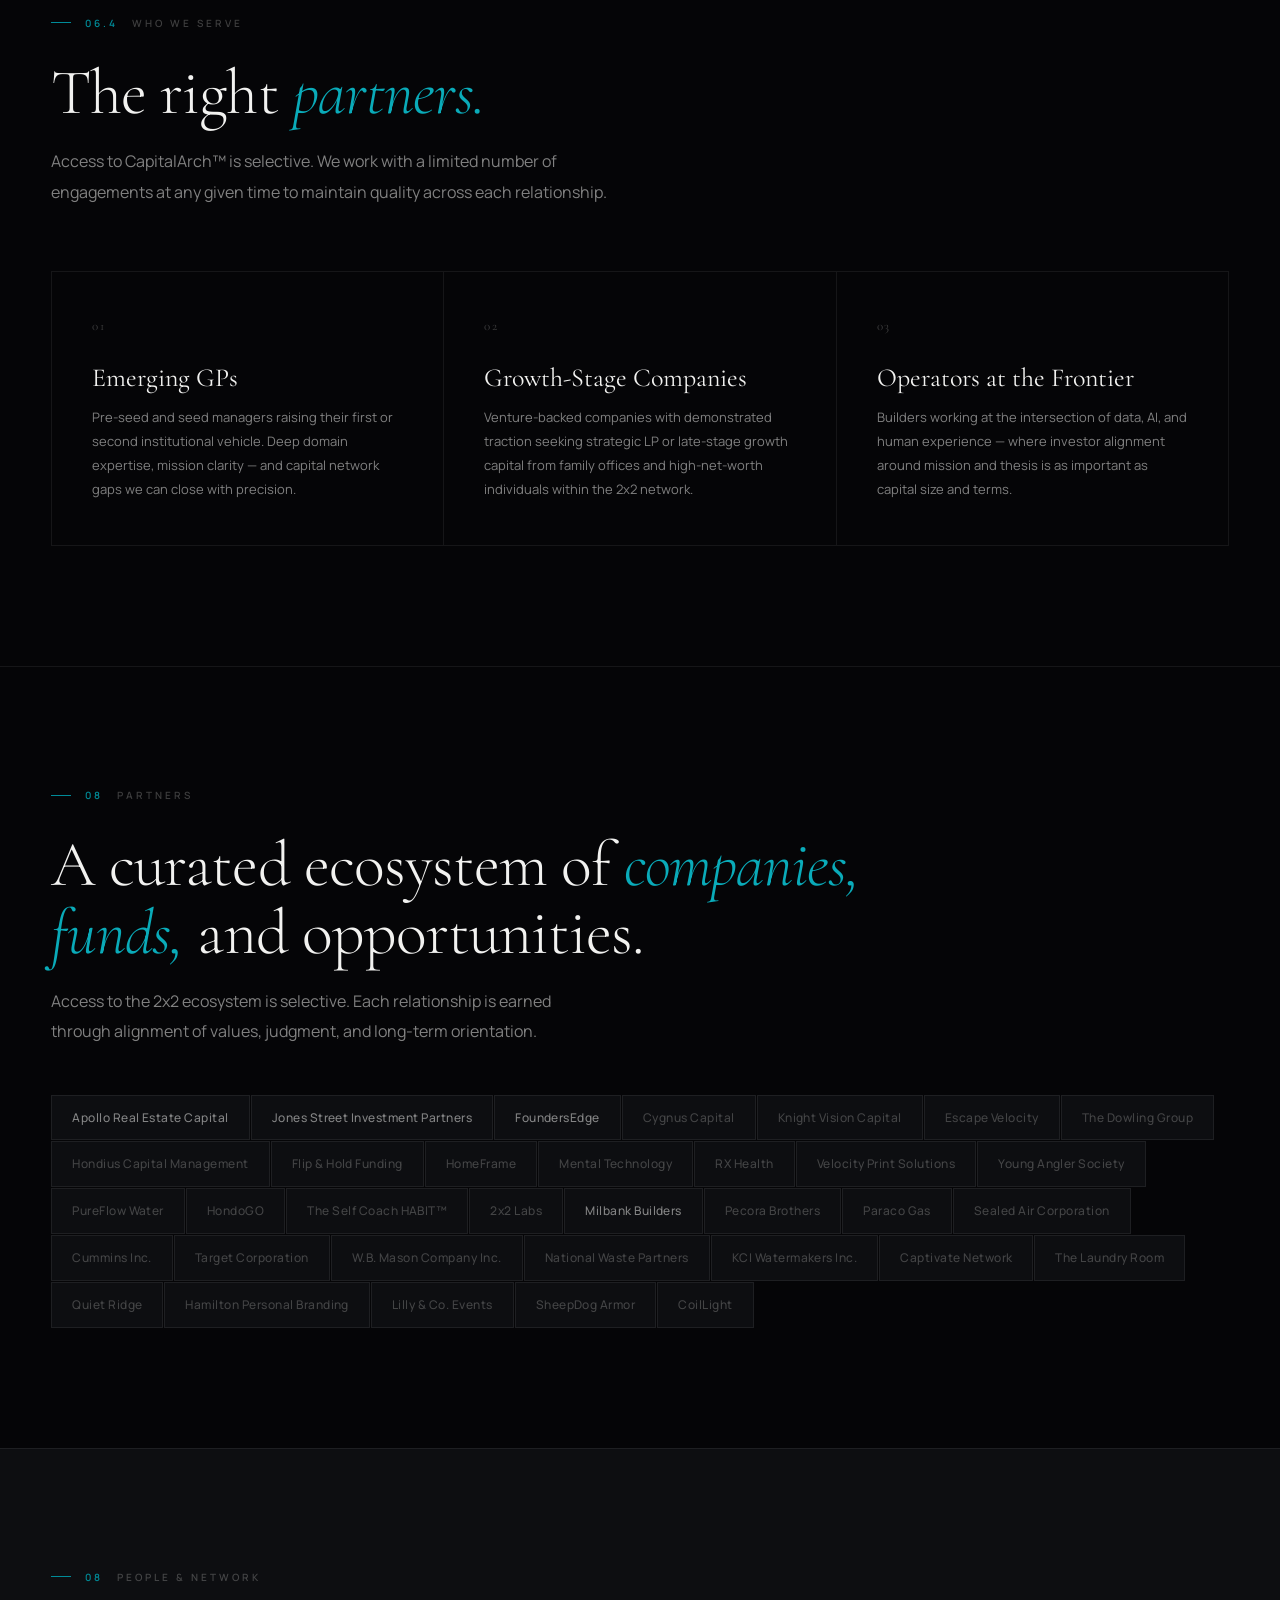
==== commit 24d7ad81: "Update hero heading for emerging fund managers" ====
--- a/index.html
+++ b/index.html
@@ -734,8 +734,8 @@
     <div class="wrap">
       <div class="hero-body">
         <div class="hero-eyebrow">Growth · Capital · Investment</div>
-        <h1>Growth Infrastructure<br><em>for Fund Managers, Founders, and Operators Ready to Scale.</em></h1>
-        <p class="hero-sub">We raise capital for funds, build growth engines for companies, and do it all through AI-enabled systems.</p>
+        <h1>Growth Infrastructure<br><em>for Emerging Fund Managers, Founders, and Companies Ready to Scale.</em></h1>
+        <p class="hero-sub">AI-enabled systems for growth, capital formation, and investment — built for founders, operators, and the investors who back them.</p>
         <div class="hero-actions">
           <a href="#services" class="btn-prim">Explore Our Work</a>
           <a href="#contact" class="btn-ghost">Begin a conversation →</a>
@@ -765,7 +765,7 @@
       <div class="curve-top">
         <div class="section-tag reveal"><span class="num">01</span>The Growth Curve</div>
         <h2 class="curve-headline">Slowly.<br>Then <em>suddenly.</em></h2>
-        <p class="curve-subtext">The difference between funds and companies that scale and those that stall is rarely effort. It's clarity on what to do next, alignment across the organization, and the discipline to execute the right steps in the correct sequence. Diagnose first. Execute. Build momentum. Then bring in capital. That's the system. That drives the curve.</p>
+        <p class="curve-subtext">The difference between companies that scale and those that stall is almost never effort. It's sequence. Diagnose first. Build momentum by means of execution. Then bring in capital. That's the system. That's the curve.</p>
       </div>
 
       <!-- Chart -->
@@ -946,7 +946,7 @@
         <div class="service-card">
           <span class="service-num">02</span>
           <h3>CapitalArch™</h3>
-          <p>We help fund managers and companies structure capital strategies, access aligned investors, and raise through a disciplined, relationship-driven process.</p>
+          <p>We help companies and fund managers structure capital strategies, access aligned investors, and raise through a disciplined, relationship-driven process.</p>
           <ul class="service-features">
             <li>Capital strategy and positioning</li>
             <li>Investor targeting and outreach</li>
@@ -1060,64 +1060,7 @@
       </div>
     </div>
   </section>
-<!-- ══════════════════════════════════════════════
-     AI INFRASTRUCTURE
-══════════════════════════════════════════════ -->
-<section class="section-pad section-rule" id="ai">
-  <div class="wrap">
-    <div class="section-tag reveal"><span class="num">05</span>AI Infrastructure</div>
-    <h2 class="section-h reveal reveal-d1">Intelligence that <em>supports</em><br>human judgment.</h2>
-    <p class="section-body reveal reveal-d2">AI doesn't replace the diagnostic process — it sharpens it. We use AI-enabled tools at specific points in our work to surface better information faster, so the humans in the room can make better decisions.</p>
-
-    <div class="system-loop reveal reveal-d3" style="margin-top:64px;">
-      <div class="loop-card">
-        <span class="loop-num">Application 01</span>
-        <h3>Diagnostics &amp; Assessment</h3>
-        <p>Pattern recognition across operational data, financial signals, and team structures helps us identify constraints more precisely — and sequence recommendations with greater confidence.</p>
-        <span class="loop-for">GrowthMatrix™</span>
-      </div>
-      <div class="loop-card">
-        <span class="loop-num">Application 02</span>
-        <h3>Market Intelligence</h3>
-        <p>Continuous synthesis of market signals, competitive positioning, and sector trends gives our engagements a real-time intelligence layer that static research cannot provide.</p>
-        <span class="loop-for">GrowthMatrix™ · CapitalArch™</span>
-      </div>
-      <div class="loop-card">
-        <span class="loop-num">Application 03</span>
-        <h3>Investor Targeting &amp; Outreach</h3>
-        <p>We use AI to map investor fit against your ICP — analyzing thesis alignment, portfolio history, and relationship proximity before a single introduction is made.</p>
-        <span class="loop-for">CapitalArch™</span>
-      </div>
-    </div>
-
-    <div class="loop-steps reveal reveal-d4" style="margin-top:1px;">
-      <div class="loop-step">
-        <span class="loop-step-num">Also Applied To</span>
-        <h4>Pipeline Tracking</h4>
-        <span class="loop-step-tag">CapitalArch™</span>
-      </div>
-      <div class="loop-step">
-        <span class="loop-step-num">Also Applied To</span>
-        <h4>Sentiment Analysis</h4>
-        <span class="loop-step-tag">Investor Feedback Loops</span>
-      </div>
-      <div class="loop-step">
-        <span class="loop-step-num">Also Applied To</span>
-        <h4>Reporting &amp; Synthesis</h4>
-        <span class="loop-step-tag">Weekly Pipeline Reports</span>
-      </div>
-      <div class="loop-step">
-        <span class="loop-step-num">The Constant</span>
-        <h4>Human Judgment</h4>
-        <span class="loop-step-tag">Every Engagement</span>
-      </div>
-    </div>
-
-    <blockquote style="margin-top:64px;padding:44px 48px;border:1px solid var(--rule);border-left:2px solid var(--teal);background:var(--lift);" class="reveal reveal-d3">
-      <p style="font-family:var(--serif);font-size:clamp(18px,2.5vw,28px);font-weight:300;font-style:italic;color:rgba(242,242,240,0.72);line-height:1.4;">"AI surfaces what is worth looking at. People decide what to do about it."</p>
-    </blockquote>
-  </div>
-</section>
+
   <!-- ══════════════════════════════════════════════
        PART BREAK — GROWTHMATRIX
   ══════════════════════════════════════════════ -->
@@ -1130,7 +1073,7 @@
   ══════════════════════════════════════════════ -->
   <section class="gm-section" id="growthmatrix">
     <div class="wrap">
-      <div class="section-tag reveal"><span class="num">06</span>GrowthMatrix™</div>
+      <div class="section-tag reveal"><span class="num">05</span>GrowthMatrix™</div>
       <h2 class="section-h reveal reveal-d1">Companies behave like<br><em>living systems.</em></h2>
 
       <div class="gm-intro reveal reveal-d2">
@@ -1147,7 +1090,7 @@
         </div>
       </div>
 
-      <div class="section-tag reveal" style="margin-top:80px;"><span class="num">06.1</span>The 2x2 Growth System</div>
+      <div class="section-tag reveal" style="margin-top:80px;"><span class="num">05.1</span>The 2x2 Growth System</div>
       <h2 class="section-h-sm reveal reveal-d1">A repeatable methodology.<br><em>Built for the growth engine.</em></h2>
 
       <div class="gm-steps reveal reveal-d2">
@@ -1165,19 +1108,19 @@
   <!-- GrowthNodes -->
   <section class="nodes-section" id="nodes">
     <div class="wrap">
-      <div class="section-tag reveal"><span class="num">06.2</span>GrowthNodes™</div>
+      <div class="section-tag reveal"><span class="num">05.2</span>GrowthNodes™</div>
       <h2 class="section-h-sm reveal reveal-d1">Specialized capabilities<br><em>inside the framework.</em></h2>
       <div class="nodes-grid reveal reveal-d2">
-       <div class="node"><div class="node-name">MarketIntel™</div><div class="node-sub">Market Intelligence</div></div>
-       <div class="node"><div class="node-name">DataFusion™</div><div class="node-sub">Data Intelligence</div></div>
-       <div class="node"><div class="node-name">BrandCatalyst™</div><div class="node-sub">Brand Development</div></div>
-       <div class="node"><div class="node-name">LeadFusion™</div><div class="node-sub">Lead Generation</div></div>
-       <div class="node"><div class="node-name">SalesElevate™</div><div class="node-sub">Revenue Infrastructure</div></div>
-       <div class="node"><div class="node-name">ClientPulse™</div><div class="node-sub">Client Engagement</div></div>
-       <div class="node"><div class="node-name">NetEffect™</div><div class="node-sub">Network Expansion</div></div>
-       <div class="node"><div class="node-name">AllianceForge™</div><div class="node-sub">Strategic Partnerships</div></div>
-       <div class="node"><div class="node-name">TechTrends™</div><div class="node-sub">Technology Integration</div></div>
-       <div class="node"><div class="node-name">CapitalCatalyst™</div><div class="node-sub">Capital Formation</div></div>
+        <div class="node"><div class="node-name">MarketIntel™</div><div class="node-sub">Market Intelligence</div></div>
+        <div class="node"><div class="node-name">BrandCatalyst™</div><div class="node-sub">Brand Development</div></div>
+        <div class="node"><div class="node-name">LeadFusion™</div><div class="node-sub">Lead Generation</div></div>
+        <div class="node"><div class="node-name">SalesElevate™</div><div class="node-sub">Revenue Infrastructure</div></div>
+        <div class="node"><div class="node-name">ClientPulse™</div><div class="node-sub">Client Engagement</div></div>
+        <div class="node"><div class="node-name">AllianceForge™</div><div class="node-sub">Strategic Partnerships</div></div>
+        <div class="node"><div class="node-name">CapitalCatalyst™</div><div class="node-sub">Capital Formation</div></div>
+        <div class="node"><div class="node-name">TechTrends™</div><div class="node-sub">Technology Integration</div></div>
+        <div class="node"><div class="node-name">DataFusion™</div><div class="node-sub">Data Intelligence</div></div>
+        <div class="node"><div class="node-name">NetEffect™</div><div class="node-sub">Network Expansion</div></div>
       </div>
     </div>
   </section>
@@ -1194,7 +1137,7 @@
   ══════════════════════════════════════════════ -->
   <section class="ca-section" id="capitalarch">
     <div class="wrap">
-      <div class="section-tag reveal"><span class="num">07</span>CapitalArch™</div>
+      <div class="section-tag reveal"><span class="num">06</span>CapitalArch™</div>
       <h2 class="section-h reveal reveal-d1">Capital formation is a <em>system,</em><br>not a sprint.</h2>
 
       <div class="ca-phil reveal reveal-d2">
@@ -1213,7 +1156,7 @@
       </div>
 
       <!-- Process -->
-      <div class="section-tag reveal" style="margin-top:80px;"><span class="num">07.1</span>Process</div>
+      <div class="section-tag reveal" style="margin-top:80px;"><span class="num">06.1</span>Process</div>
       <h2 class="section-h-sm reveal reveal-d1">How we <em>work</em> with you.<br>Four steps. One system.</h2>
 
       <div class="process-steps reveal reveal-d2">
@@ -1256,7 +1199,7 @@
   ══════════════════════════════════════════════ -->
   <section class="pricing-section" id="pricing">
     <div class="wrap">
-      <div class="section-tag reveal"><span class="num">08</span>Pricing &amp; Packaging</div>
+      <div class="section-tag reveal"><span class="num">07</span>Pricing &amp; Packaging</div>
       <h2 class="section-h reveal reveal-d1">Transparent where it matters.<br><em>Custom where it counts.</em></h2>
       <p class="section-body reveal reveal-d2">Every engagement starts with an assessment. Pricing reflects scope, not a menu. One published entry point. Everything else is structured around your specific situation.</p>
 
@@ -1433,7 +1376,7 @@
   <!-- Rules of Engagement -->
   <section class="rules-section" id="rules">
     <div class="wrap">
-      <div class="section-tag reveal"><span class="num">08.1</span>Rules of Engagement</div>
+      <div class="section-tag reveal"><span class="num">06.3</span>Rules of Engagement</div>
       <h2 class="section-h reveal reveal-d1">How we <em>operate.</em></h2>
       <div class="dos-donts reveal reveal-d2">
         <div class="dos">
@@ -1468,7 +1411,7 @@
   <!-- Who We Serve -->
   <section class="section-pad section-rule" id="who">
     <div class="wrap">
-      <div class="section-tag reveal"><span class="num">08.2</span>Who We Serve</div>
+      <div class="section-tag reveal"><span class="num">06.4</span>Who We Serve</div>
       <h2 class="section-h reveal reveal-d1">The right <em>partners.</em></h2>
       <p class="section-body reveal reveal-d2">Access to CapitalArch™ is selective. We work with a limited number of engagements at any given time to maintain quality across each relationship.</p>
       <div class="icp-grid reveal reveal-d3">
@@ -1484,7 +1427,7 @@
   ══════════════════════════════════════════════ -->
   <section class="partners-section" id="partners">
     <div class="wrap">
-      <div class="section-tag reveal"><span class="num">09</span>Partners</div>
+      <div class="section-tag reveal"><span class="num">08</span>Partners</div>
       <h2 class="section-h reveal reveal-d1">A curated ecosystem of <em>companies,<br>funds,</em> and opportunities.</h2>
       <p class="section-body reveal reveal-d2">Access to the 2x2 ecosystem is selective. Each relationship is earned through alignment of values, judgment, and long-term orientation.</p>
       <div class="partners-grid reveal reveal-d3">
@@ -1531,7 +1474,7 @@
   ══════════════════════════════════════════════ -->
   <section class="people-section" id="team">
     <div class="wrap">
-      <div class="section-tag reveal"><span class="num">10</span>People &amp; Network</div>
+      <div class="section-tag reveal"><span class="num">08</span>People &amp; Network</div>
       <h2 class="section-h reveal reveal-d1">The network is the <em>moat.</em></h2>
       <p class="section-body reveal reveal-d2">The strength of 2x2 Partners is the broader network — operators, investors, strategists, and builders who think systemically, diagnostically, and long-term.</p>
     </div>
@@ -1562,7 +1505,7 @@
   ══════════════════════════════════════════════ -->
   <section class="philosophy-section" id="philosophy">
     <div class="wrap">
-      <div class="section-tag reveal"><span class="num">11</span>Philosophy</div>
+      <div class="section-tag reveal"><span class="num">09</span>Philosophy</div>
       <h2 class="section-h reveal reveal-d1">How we think.<br><em>Why it works.</em></h2>
       <div class="phil-grid reveal reveal-d2">
         <div class="phil-item"><span class="phil-num">01</span><p>Assessment before prescription. We diagnose before we recommend. The right answer requires understanding the real question.</p></div>
@@ -1580,7 +1523,7 @@
   ══════════════════════════════════════════════ -->
   <section class="about-section" id="about">
     <div class="wrap">
-      <div class="section-tag reveal"><span class="num">12</span>About</div>
+      <div class="section-tag reveal"><span class="num">10</span>About</div>
       <h2 class="section-h reveal reveal-d1">Built around<br><em>aligned humans.</em></h2>
       <div class="about-grid reveal reveal-d2">
         <div class="about-text">
@@ -1602,7 +1545,7 @@
   ══════════════════════════════════════════════ -->
   <section class="cta-section" id="contact">
     <div class="wrap">
-      <div class="section-tag reveal"><span class="num">13</span>Start Here</div>
+      <div class="section-tag reveal"><span class="num">11</span>Start Here</div>
       <h2 class="section-h reveal reveal-d1">If you are ready to grow, raise, or invest — <em>this is where the conversation begins.</em></h2>
       <p class="cta-sub reveal reveal-d2">2x2 Partners works with a select group of companies, funds, and investors at any given time. Reach out to begin a conversation.</p>
       <div class="cta-actions reveal reveal-d3">
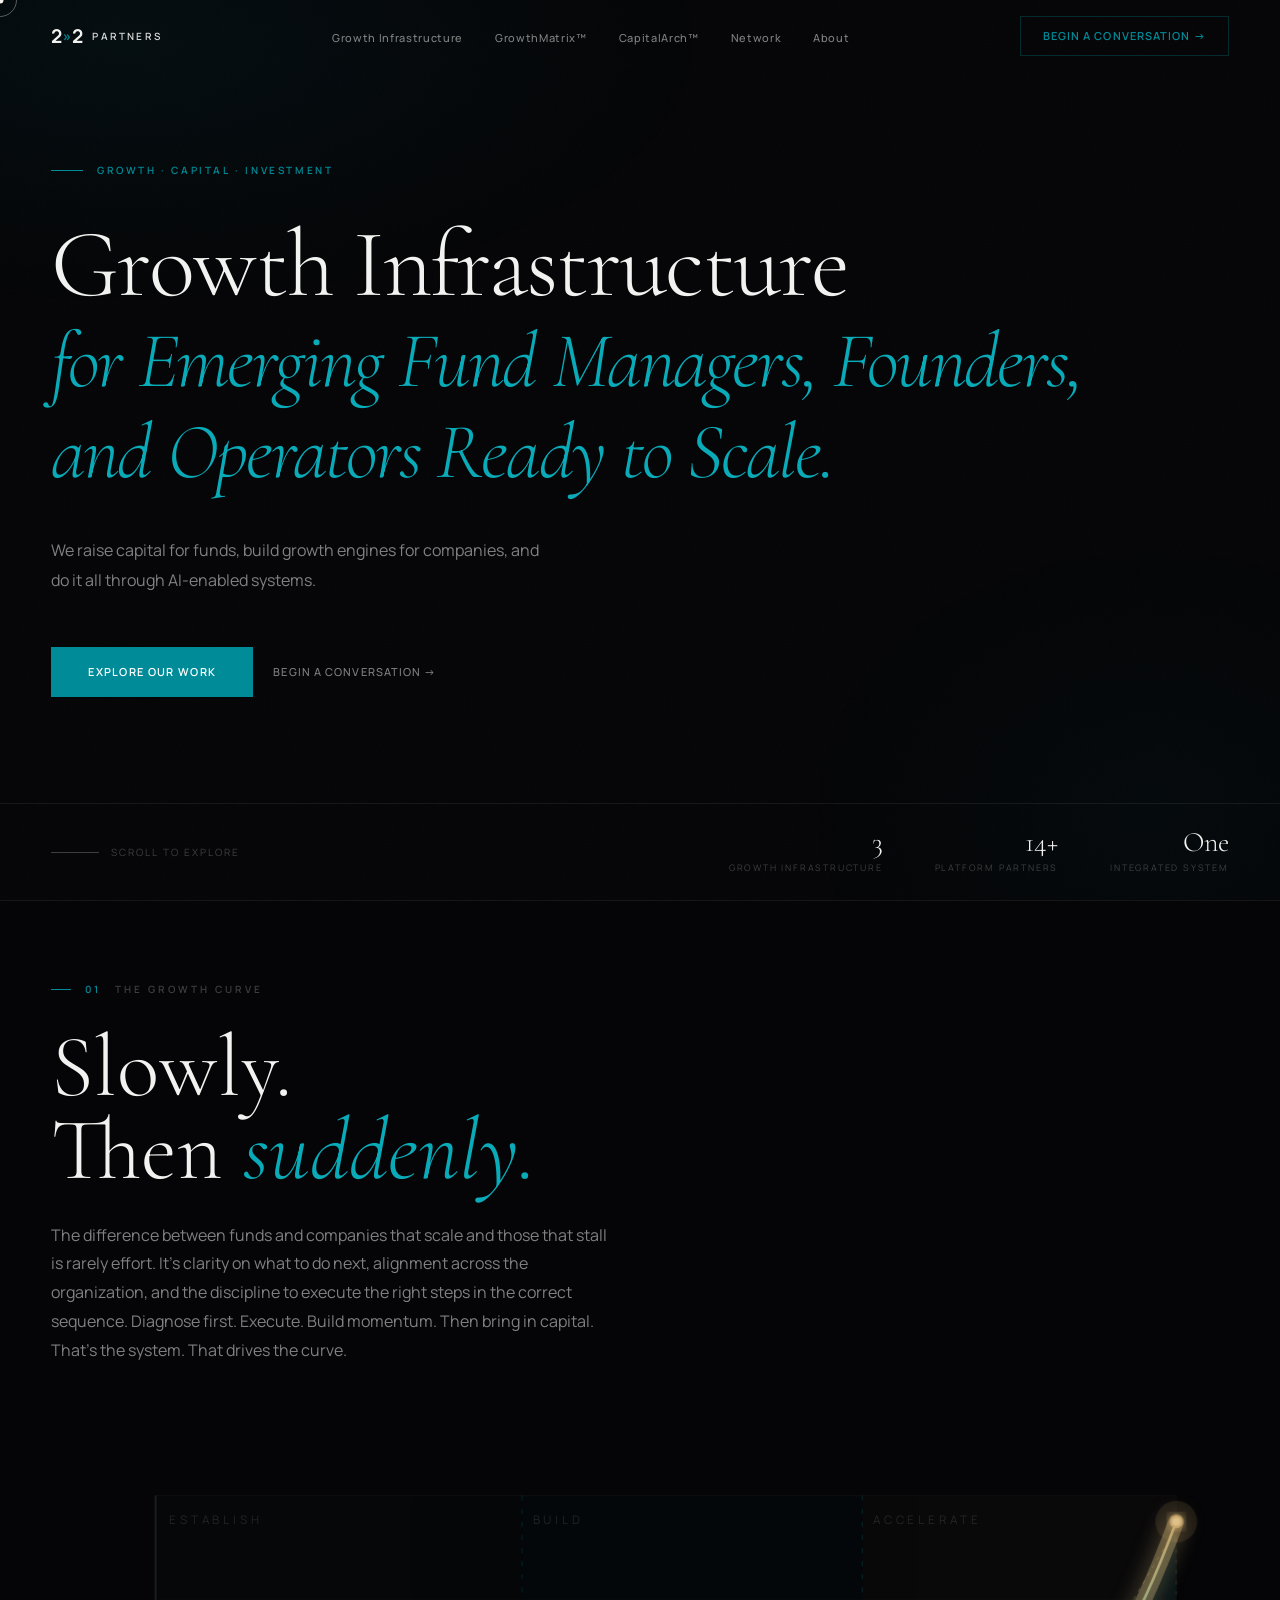
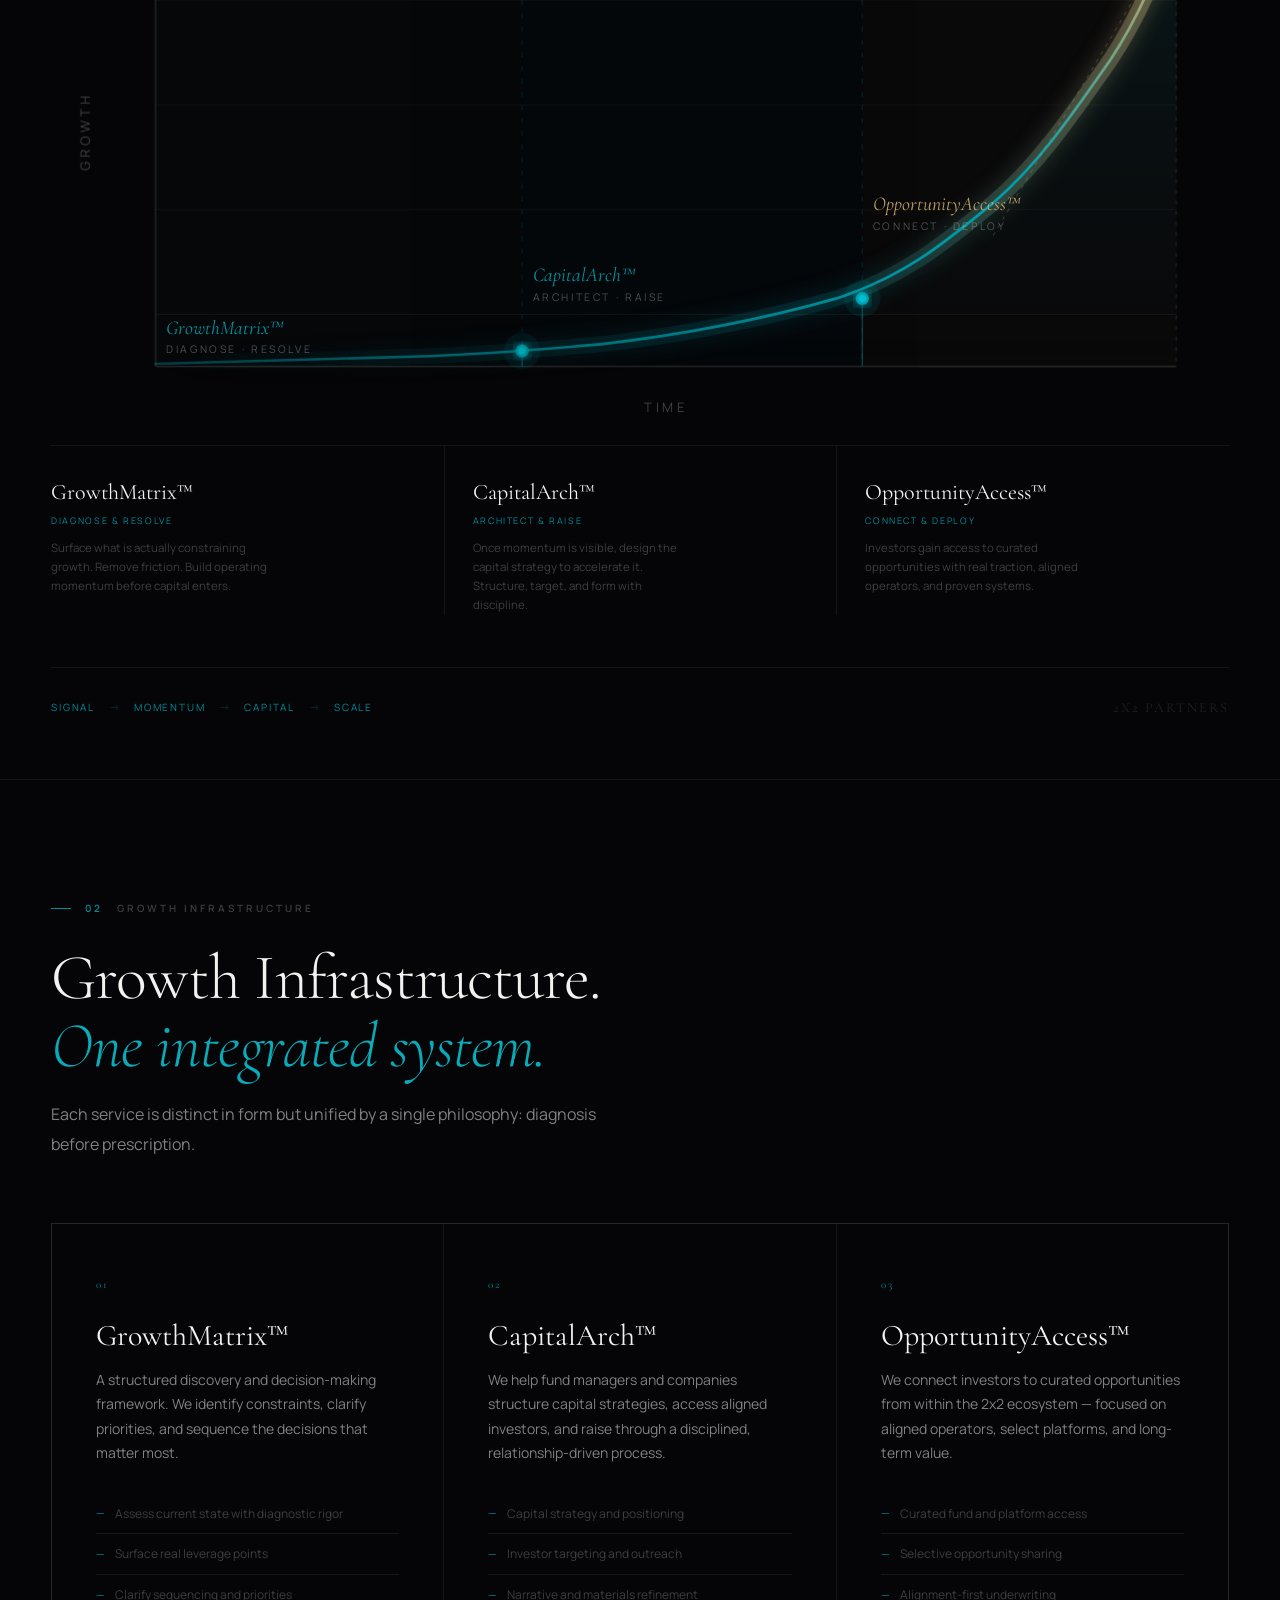
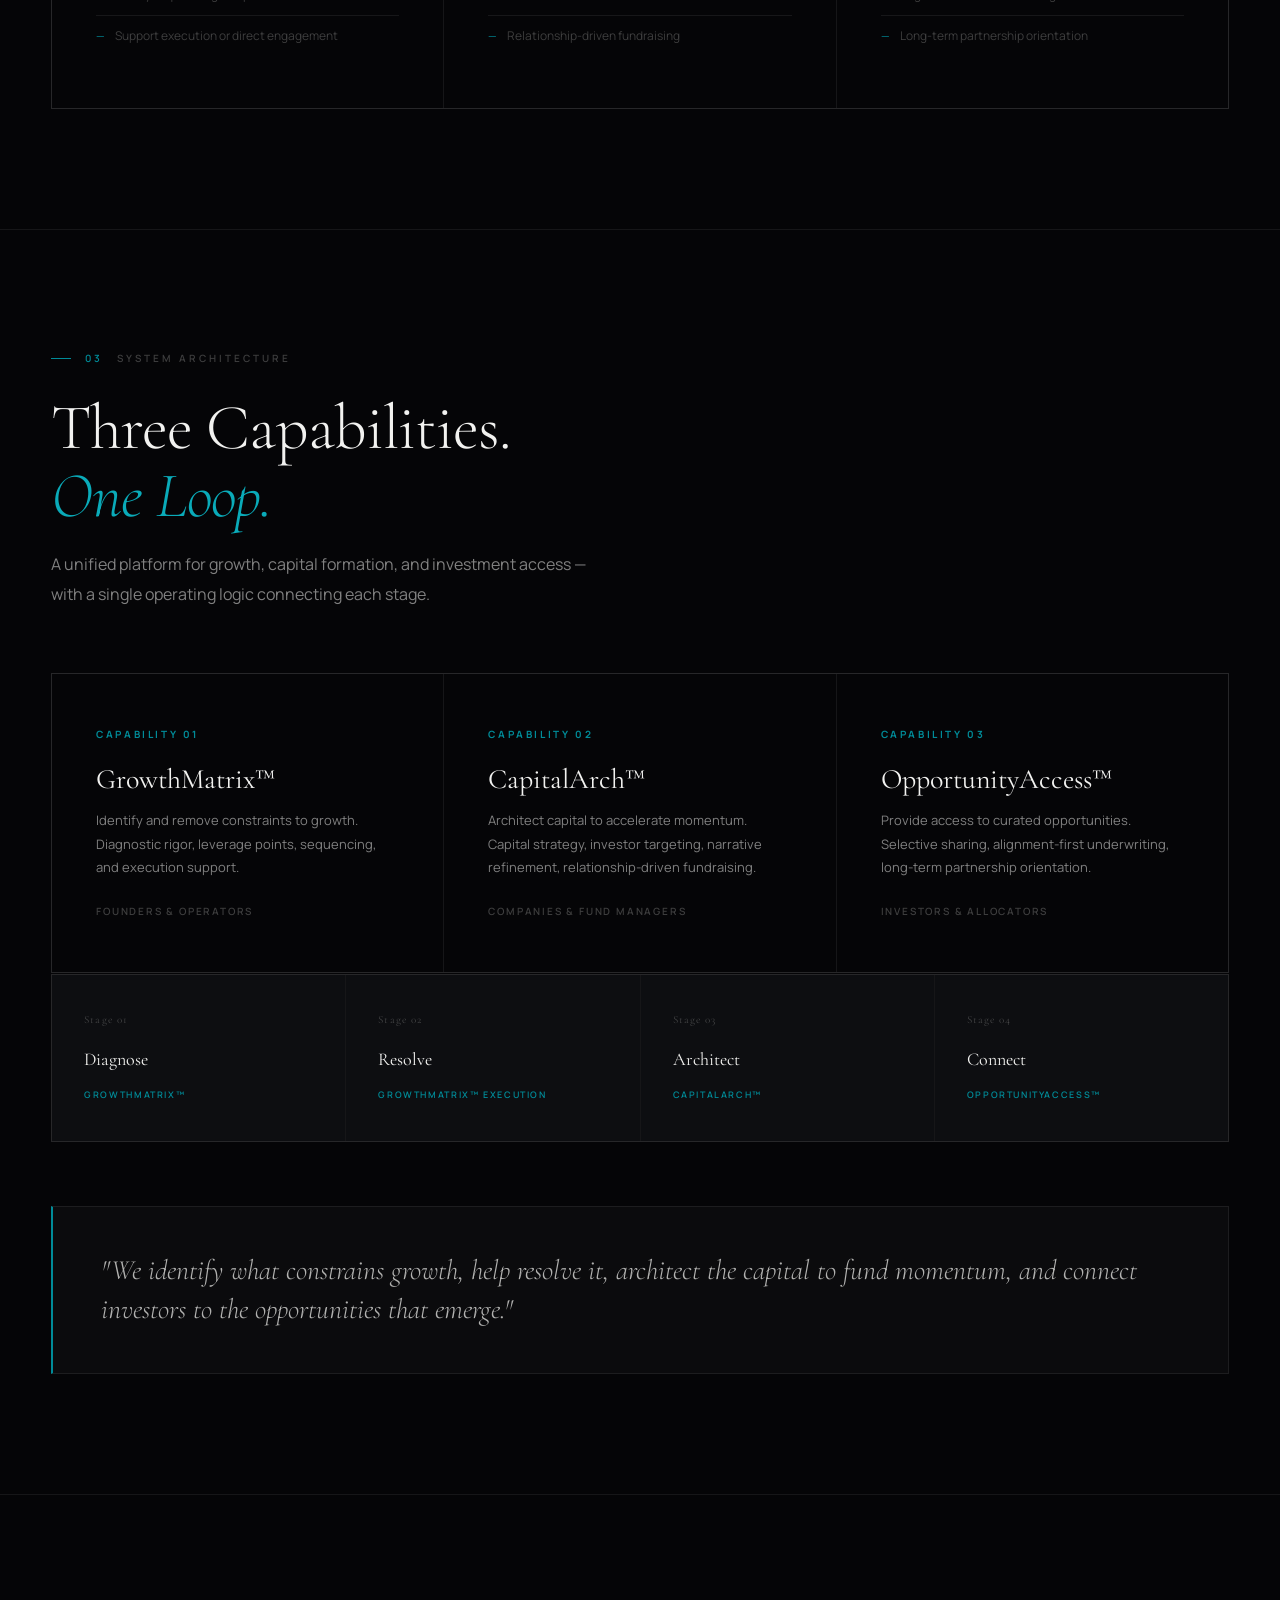
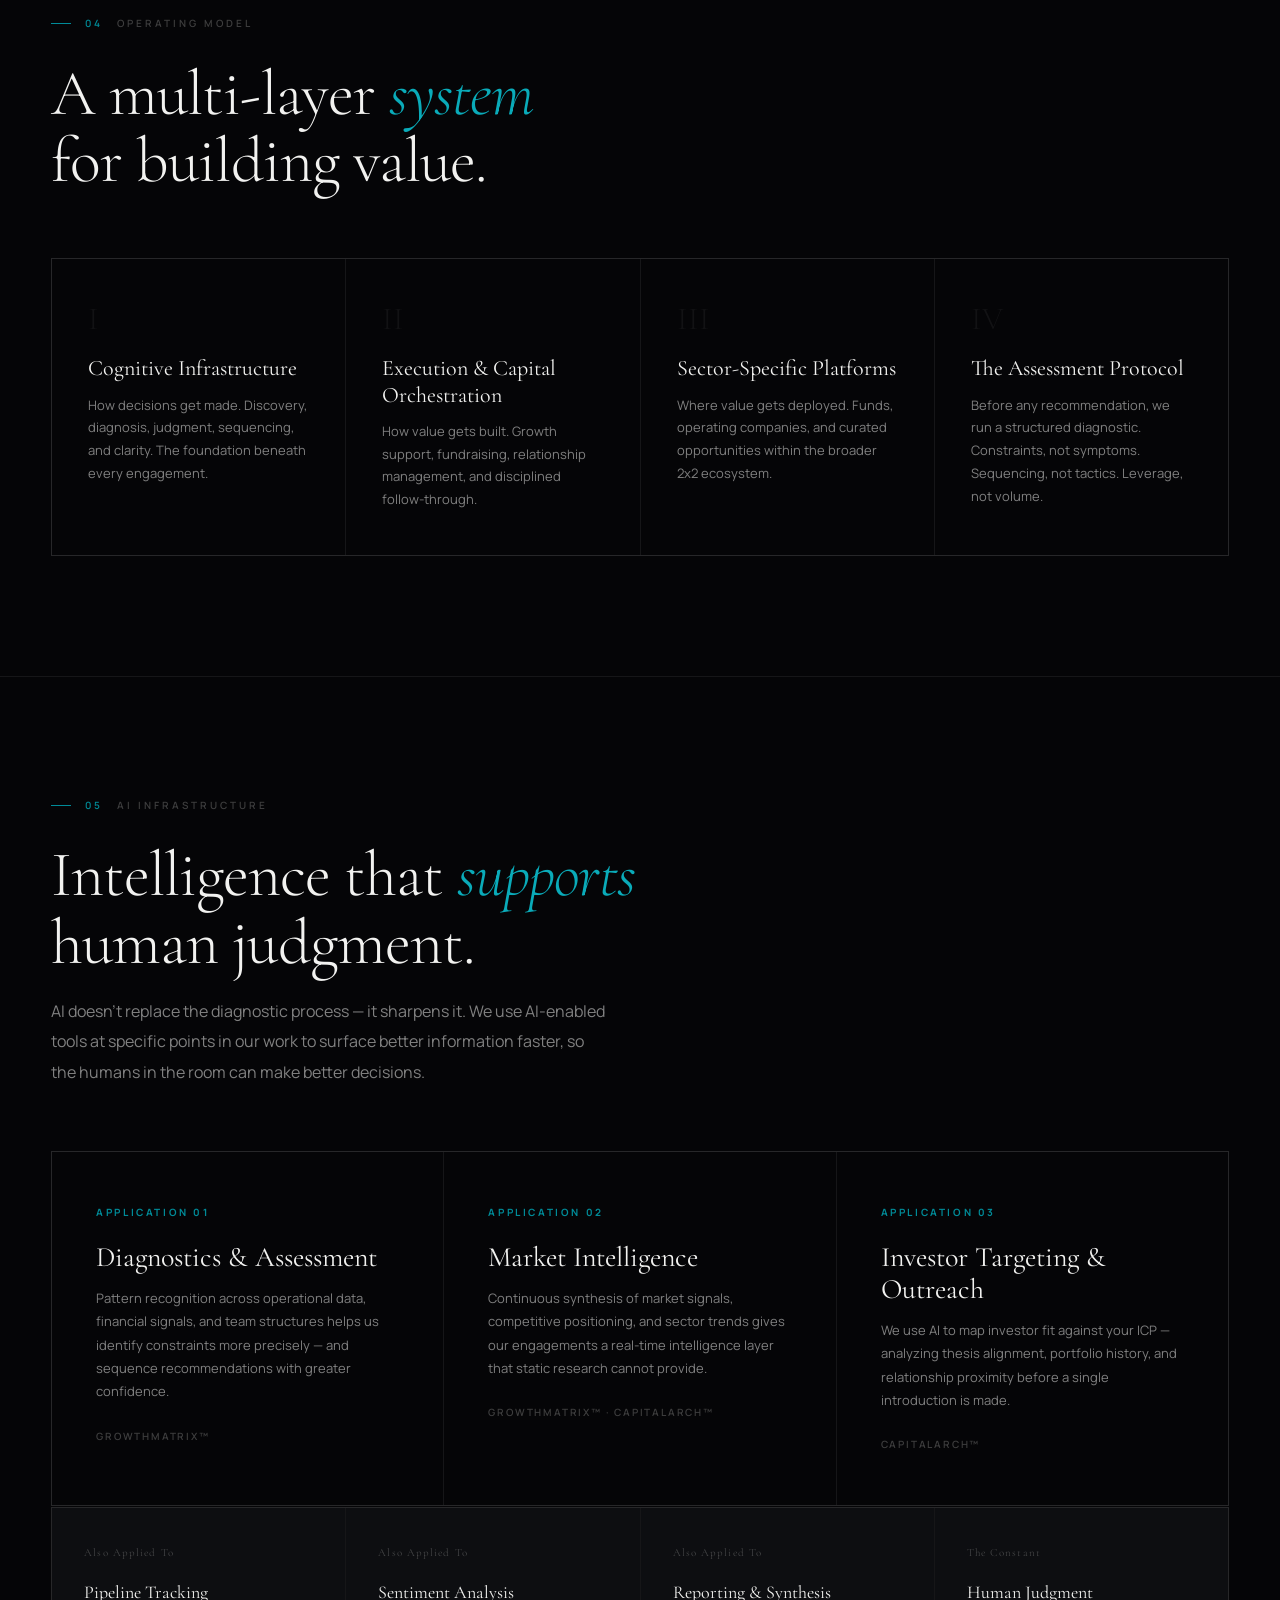
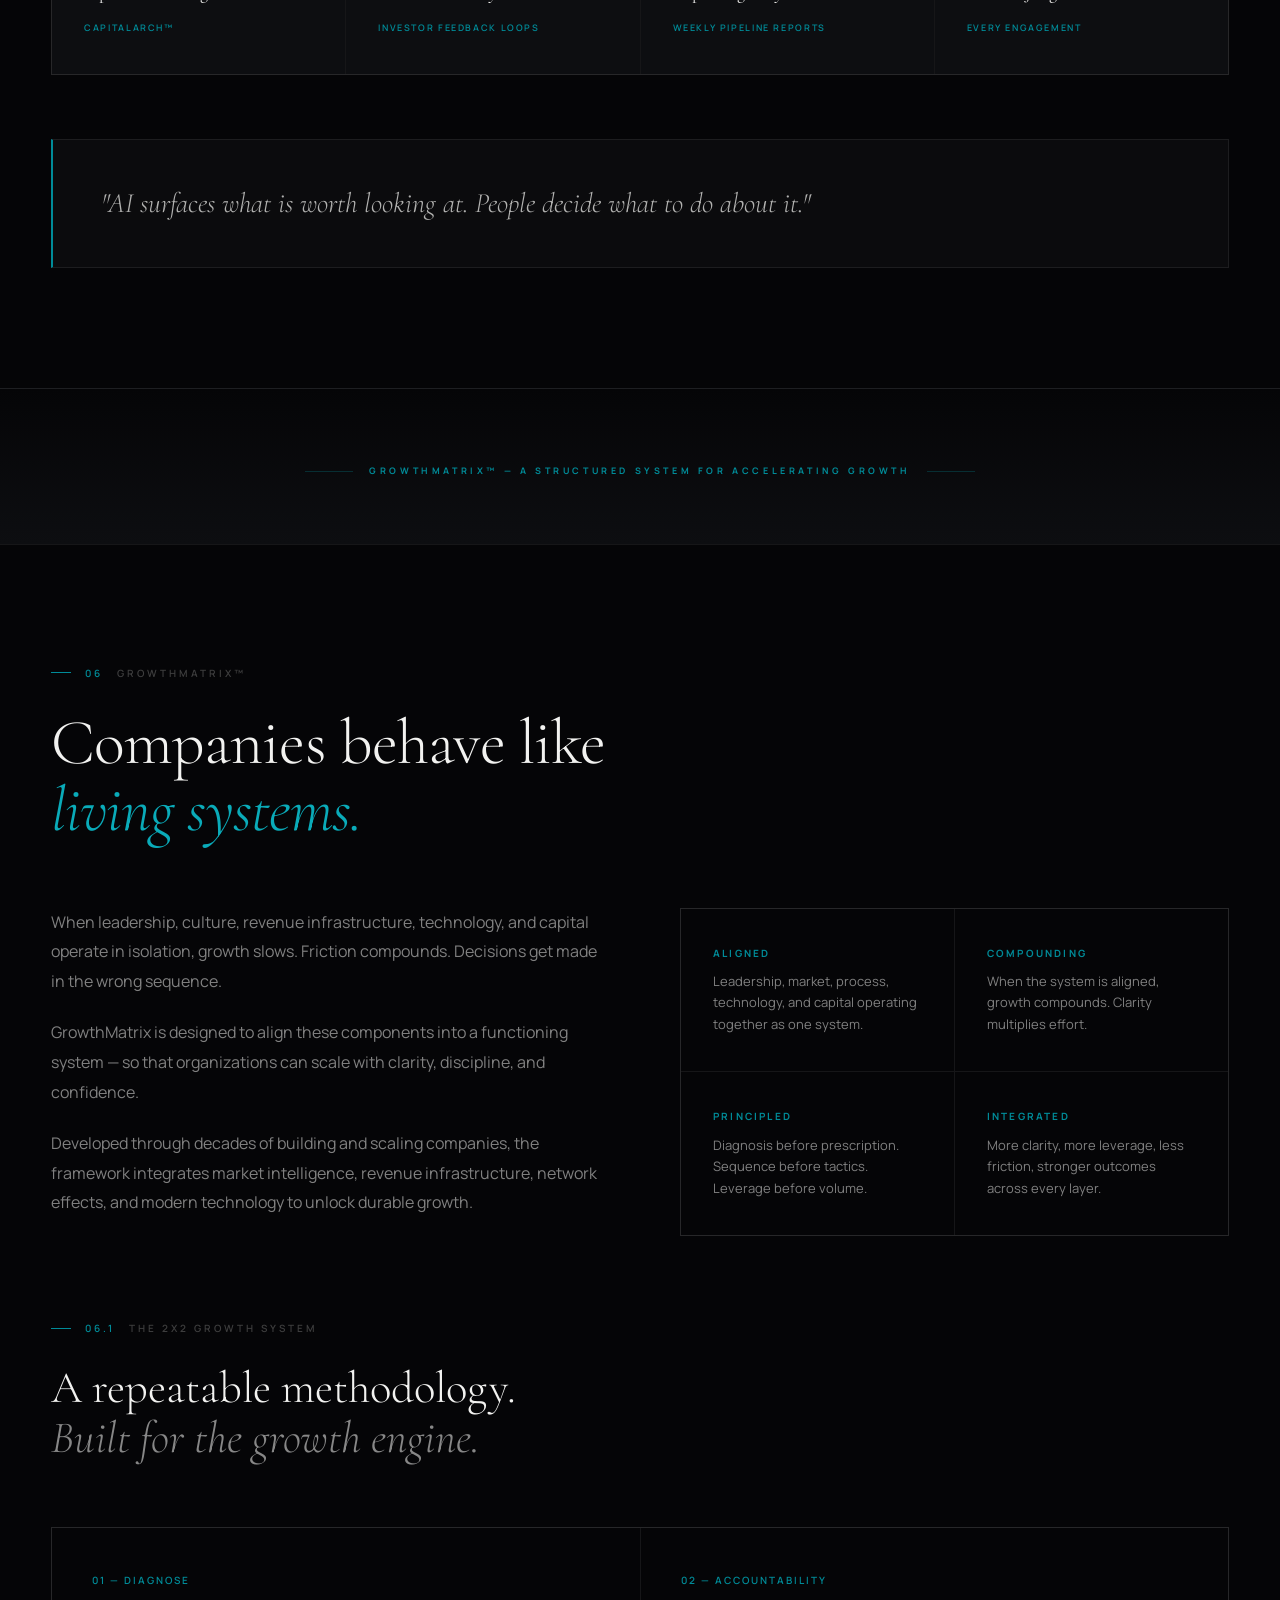
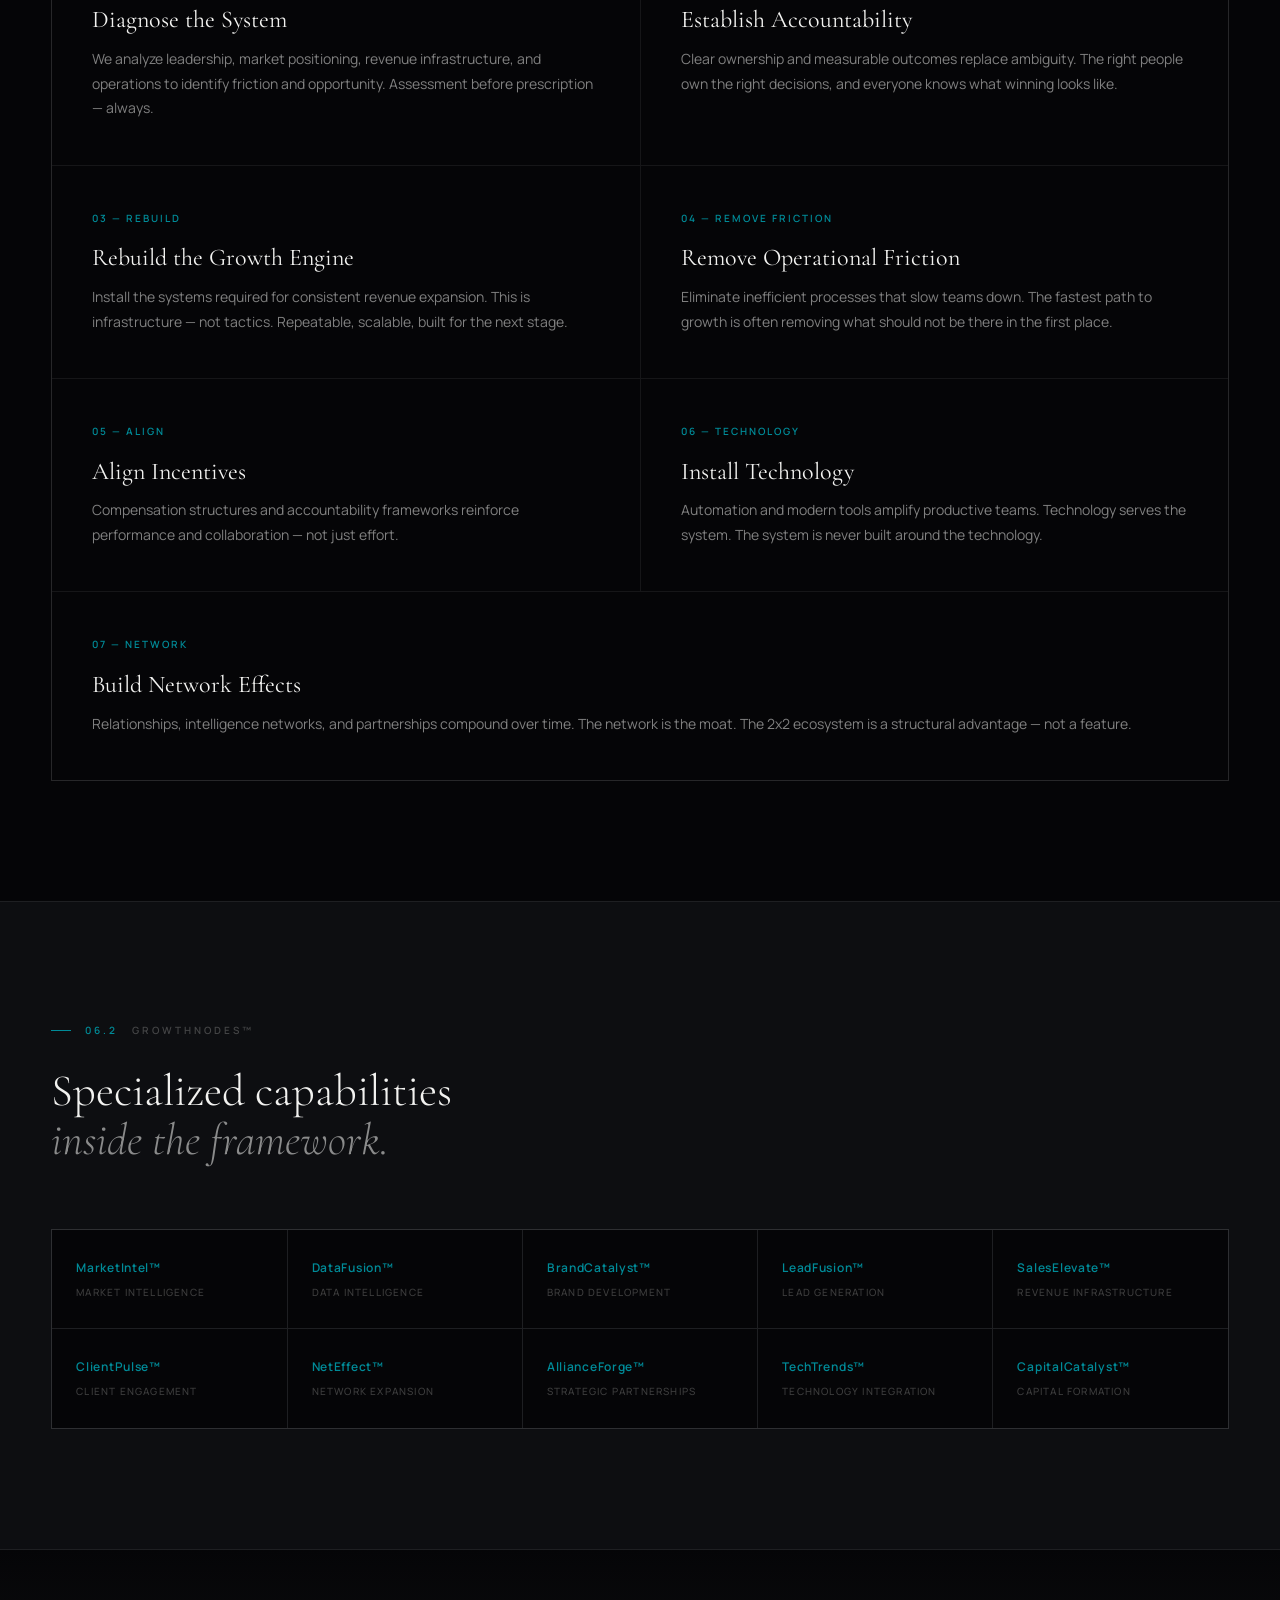
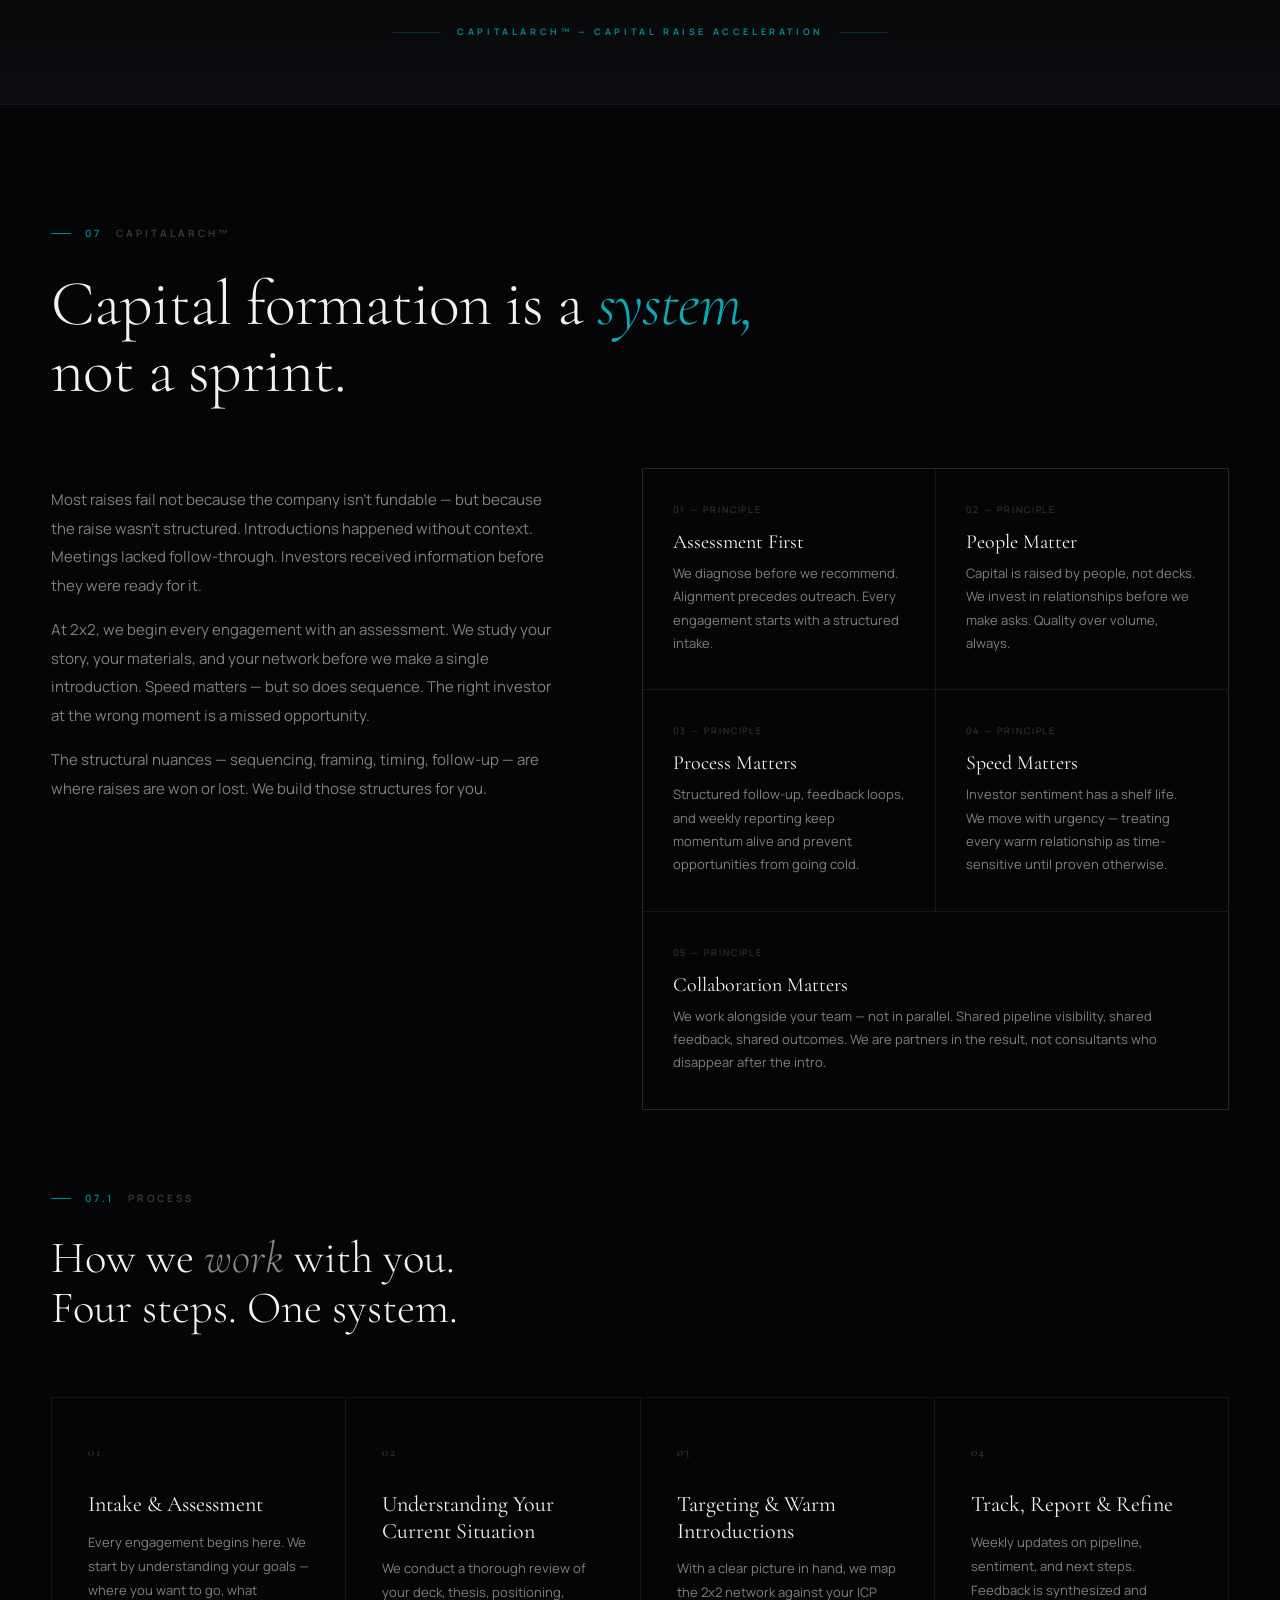
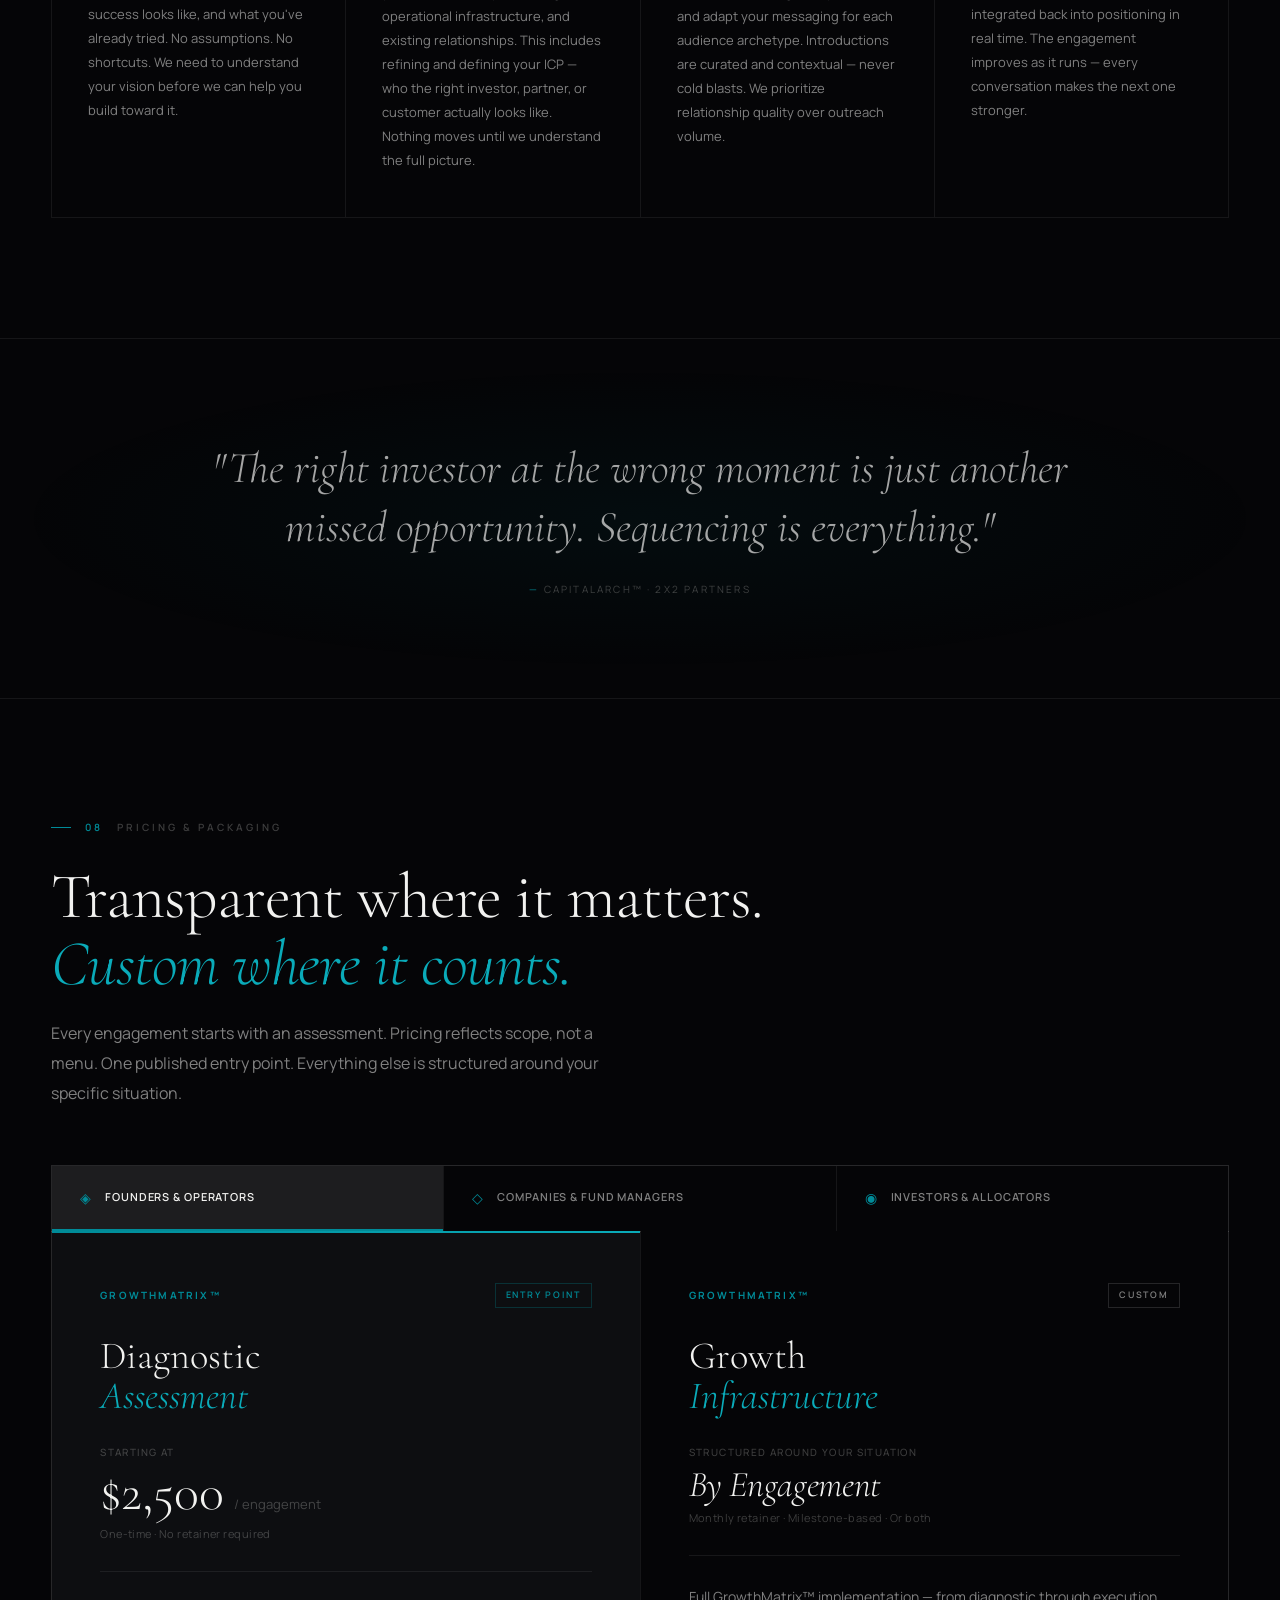
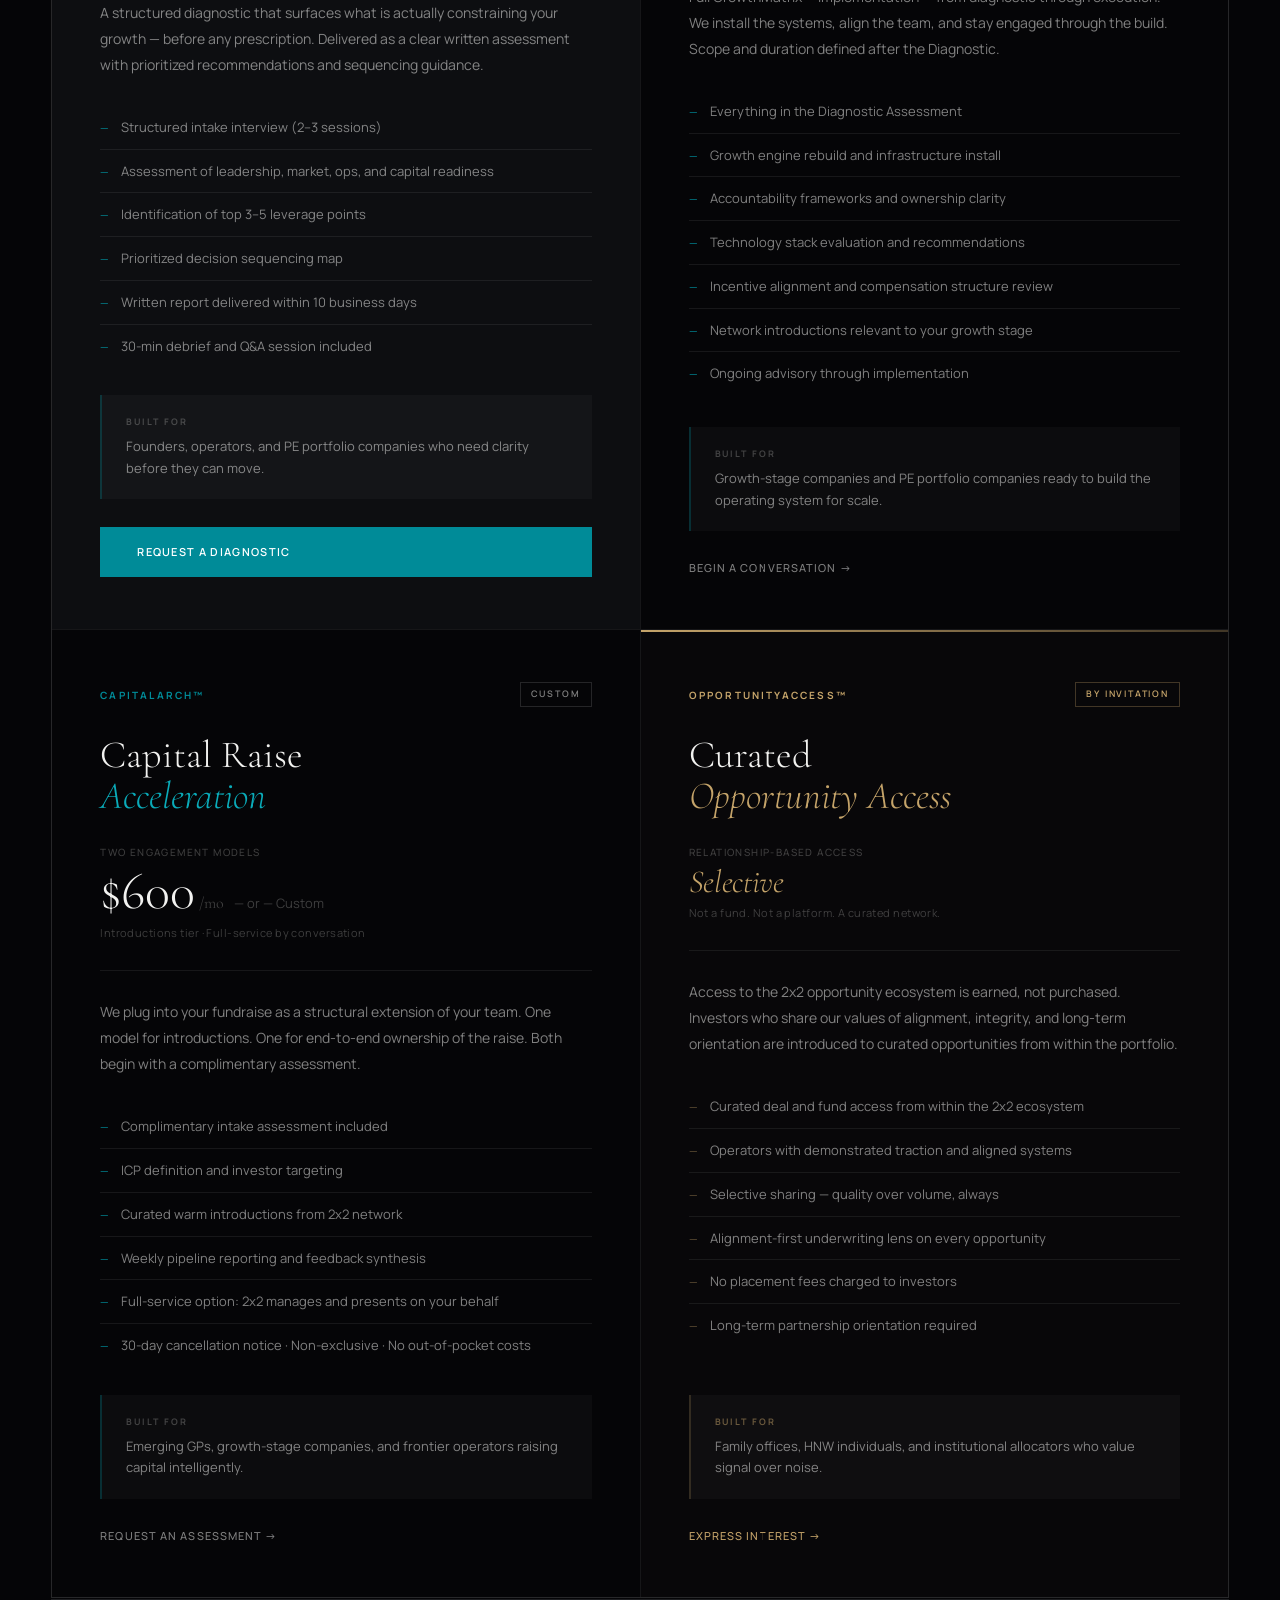
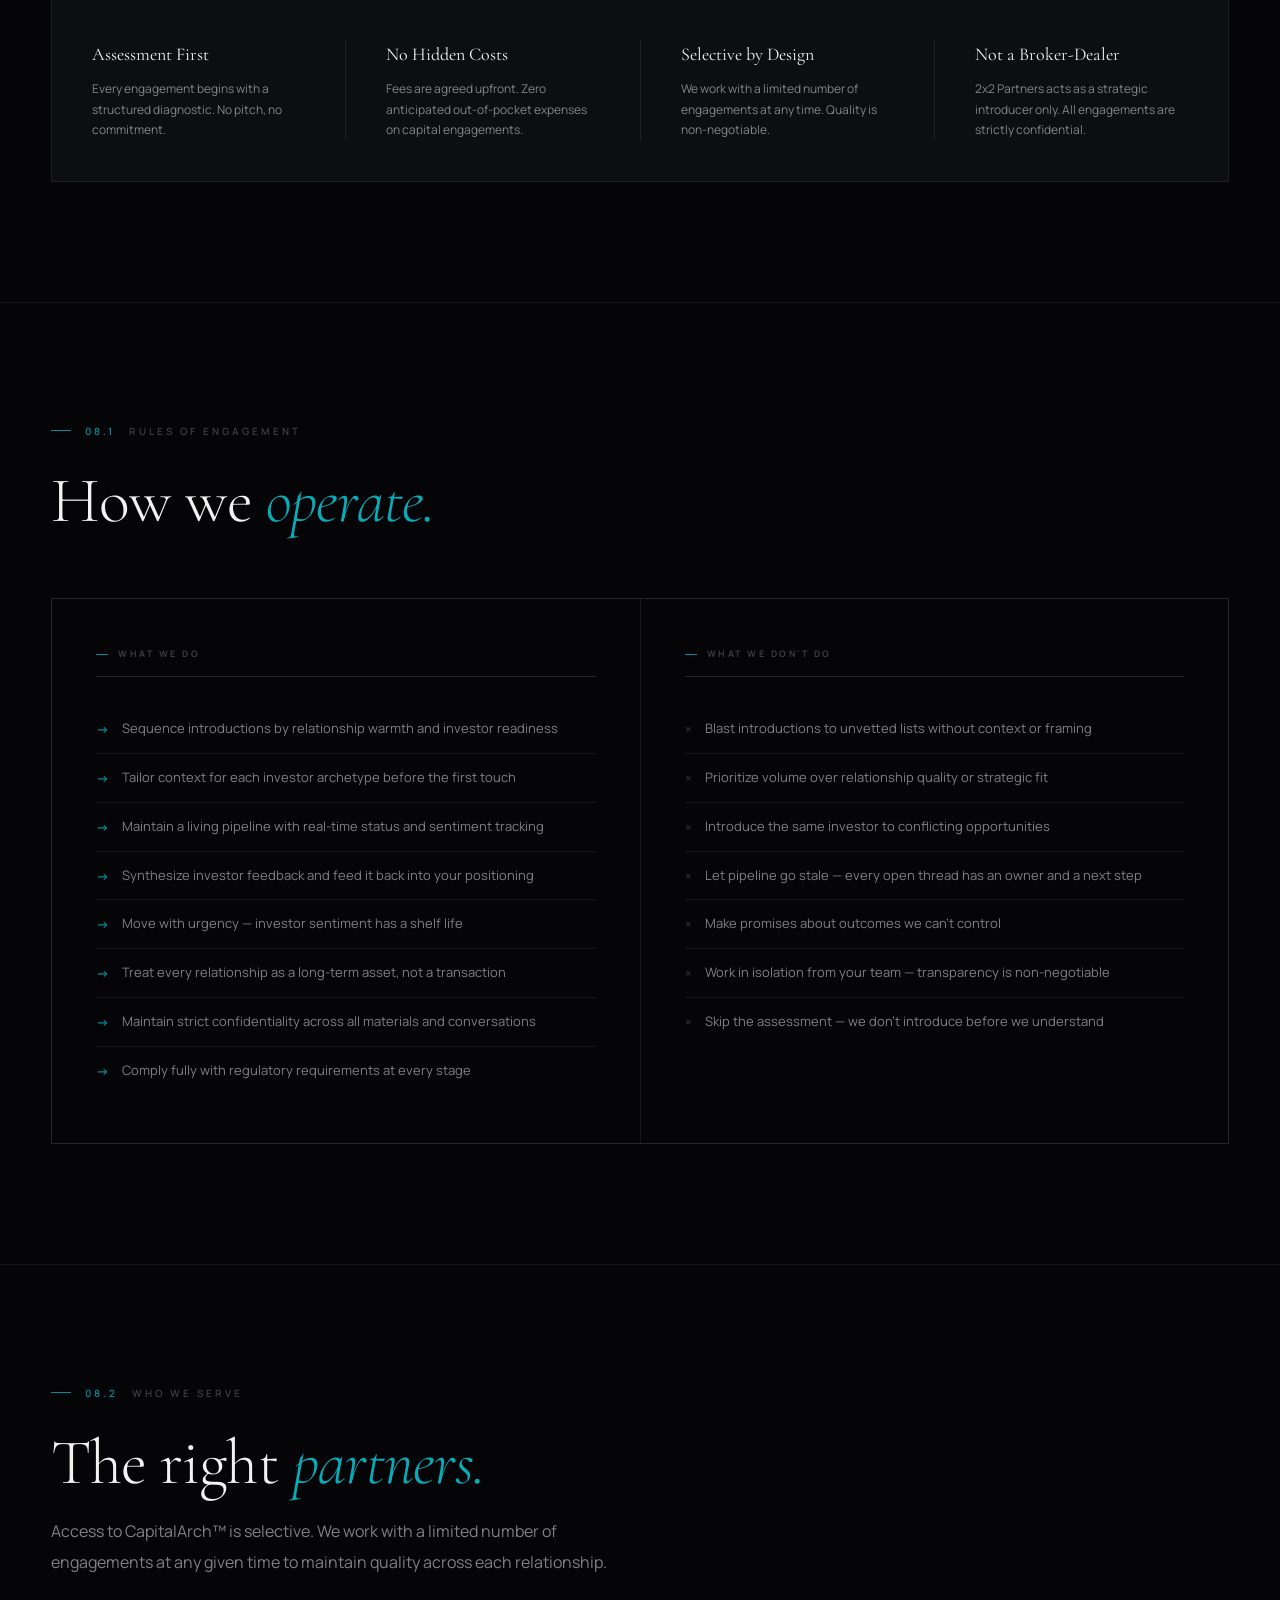
==== commit 2bbaac1a: "Update heading for emerging fund managers" ====
--- a/index.html
+++ b/index.html
@@ -734,8 +734,8 @@
     <div class="wrap">
       <div class="hero-body">
         <div class="hero-eyebrow">Growth · Capital · Investment</div>
-        <h1>Growth Infrastructure<br><em>for Emerging Fund Managers, Founders, and Companies Ready to Scale.</em></h1>
-        <p class="hero-sub">AI-enabled systems for growth, capital formation, and investment — built for founders, operators, and the investors who back them.</p>
+        <h1>Growth Infrastructure<br><em>for Emerging Fund Managers, Founders, and Operators Ready to Scale.</em></h1>
+        <p class="hero-sub">We raise capital for funds, build growth engines for companies, and do it all through AI-enabled systems.</p>
         <div class="hero-actions">
           <a href="#services" class="btn-prim">Explore Our Work</a>
           <a href="#contact" class="btn-ghost">Begin a conversation →</a>
@@ -765,7 +765,7 @@
       <div class="curve-top">
         <div class="section-tag reveal"><span class="num">01</span>The Growth Curve</div>
         <h2 class="curve-headline">Slowly.<br>Then <em>suddenly.</em></h2>
-        <p class="curve-subtext">The difference between companies that scale and those that stall is almost never effort. It's sequence. Diagnose first. Build momentum by means of execution. Then bring in capital. That's the system. That's the curve.</p>
+        <p class="curve-subtext">The difference between funds and companies that scale and those that stall is rarely effort. It's clarity on what to do next, alignment across the organization, and the discipline to execute the right steps in the correct sequence. Diagnose first. Execute. Build momentum. Then bring in capital. That's the system. That drives the curve.</p>
       </div>
 
       <!-- Chart -->
@@ -946,7 +946,7 @@
         <div class="service-card">
           <span class="service-num">02</span>
           <h3>CapitalArch™</h3>
-          <p>We help companies and fund managers structure capital strategies, access aligned investors, and raise through a disciplined, relationship-driven process.</p>
+          <p>We help fund managers and companies structure capital strategies, access aligned investors, and raise through a disciplined, relationship-driven process.</p>
           <ul class="service-features">
             <li>Capital strategy and positioning</li>
             <li>Investor targeting and outreach</li>
@@ -1060,7 +1060,64 @@
       </div>
     </div>
   </section>
-
+<!-- ══════════════════════════════════════════════
+     AI INFRASTRUCTURE
+══════════════════════════════════════════════ -->
+<section class="section-pad section-rule" id="ai">
+  <div class="wrap">
+    <div class="section-tag reveal"><span class="num">05</span>AI Infrastructure</div>
+    <h2 class="section-h reveal reveal-d1">Intelligence that <em>supports</em><br>human judgment.</h2>
+    <p class="section-body reveal reveal-d2">AI doesn't replace the diagnostic process — it sharpens it. We use AI-enabled tools at specific points in our work to surface better information faster, so the humans in the room can make better decisions.</p>
+
+    <div class="system-loop reveal reveal-d3" style="margin-top:64px;">
+      <div class="loop-card">
+        <span class="loop-num">Application 01</span>
+        <h3>Diagnostics &amp; Assessment</h3>
+        <p>Pattern recognition across operational data, financial signals, and team structures helps us identify constraints more precisely — and sequence recommendations with greater confidence.</p>
+        <span class="loop-for">GrowthMatrix™</span>
+      </div>
+      <div class="loop-card">
+        <span class="loop-num">Application 02</span>
+        <h3>Market Intelligence</h3>
+        <p>Continuous synthesis of market signals, competitive positioning, and sector trends gives our engagements a real-time intelligence layer that static research cannot provide.</p>
+        <span class="loop-for">GrowthMatrix™ · CapitalArch™</span>
+      </div>
+      <div class="loop-card">
+        <span class="loop-num">Application 03</span>
+        <h3>Investor Targeting &amp; Outreach</h3>
+        <p>We use AI to map investor fit against your ICP — analyzing thesis alignment, portfolio history, and relationship proximity before a single introduction is made.</p>
+        <span class="loop-for">CapitalArch™</span>
+      </div>
+    </div>
+
+    <div class="loop-steps reveal reveal-d4" style="margin-top:1px;">
+      <div class="loop-step">
+        <span class="loop-step-num">Also Applied To</span>
+        <h4>Pipeline Tracking</h4>
+        <span class="loop-step-tag">CapitalArch™</span>
+      </div>
+      <div class="loop-step">
+        <span class="loop-step-num">Also Applied To</span>
+        <h4>Sentiment Analysis</h4>
+        <span class="loop-step-tag">Investor Feedback Loops</span>
+      </div>
+      <div class="loop-step">
+        <span class="loop-step-num">Also Applied To</span>
+        <h4>Reporting &amp; Synthesis</h4>
+        <span class="loop-step-tag">Weekly Pipeline Reports</span>
+      </div>
+      <div class="loop-step">
+        <span class="loop-step-num">The Constant</span>
+        <h4>Human Judgment</h4>
+        <span class="loop-step-tag">Every Engagement</span>
+      </div>
+    </div>
+
+    <blockquote style="margin-top:64px;padding:44px 48px;border:1px solid var(--rule);border-left:2px solid var(--teal);background:var(--lift);" class="reveal reveal-d3">
+      <p style="font-family:var(--serif);font-size:clamp(18px,2.5vw,28px);font-weight:300;font-style:italic;color:rgba(242,242,240,0.72);line-height:1.4;">"AI surfaces what is worth looking at. People decide what to do about it."</p>
+    </blockquote>
+  </div>
+</section>
   <!-- ══════════════════════════════════════════════
        PART BREAK — GROWTHMATRIX
   ══════════════════════════════════════════════ -->
@@ -1073,7 +1130,7 @@
   ══════════════════════════════════════════════ -->
   <section class="gm-section" id="growthmatrix">
     <div class="wrap">
-      <div class="section-tag reveal"><span class="num">05</span>GrowthMatrix™</div>
+      <div class="section-tag reveal"><span class="num">06</span>GrowthMatrix™</div>
       <h2 class="section-h reveal reveal-d1">Companies behave like<br><em>living systems.</em></h2>
 
       <div class="gm-intro reveal reveal-d2">
@@ -1090,7 +1147,7 @@
         </div>
       </div>
 
-      <div class="section-tag reveal" style="margin-top:80px;"><span class="num">05.1</span>The 2x2 Growth System</div>
+      <div class="section-tag reveal" style="margin-top:80px;"><span class="num">06.1</span>The 2x2 Growth System</div>
       <h2 class="section-h-sm reveal reveal-d1">A repeatable methodology.<br><em>Built for the growth engine.</em></h2>
 
       <div class="gm-steps reveal reveal-d2">
@@ -1108,19 +1165,19 @@
   <!-- GrowthNodes -->
   <section class="nodes-section" id="nodes">
     <div class="wrap">
-      <div class="section-tag reveal"><span class="num">05.2</span>GrowthNodes™</div>
+      <div class="section-tag reveal"><span class="num">06.2</span>GrowthNodes™</div>
       <h2 class="section-h-sm reveal reveal-d1">Specialized capabilities<br><em>inside the framework.</em></h2>
       <div class="nodes-grid reveal reveal-d2">
-        <div class="node"><div class="node-name">MarketIntel™</div><div class="node-sub">Market Intelligence</div></div>
-        <div class="node"><div class="node-name">BrandCatalyst™</div><div class="node-sub">Brand Development</div></div>
-        <div class="node"><div class="node-name">LeadFusion™</div><div class="node-sub">Lead Generation</div></div>
-        <div class="node"><div class="node-name">SalesElevate™</div><div class="node-sub">Revenue Infrastructure</div></div>
-        <div class="node"><div class="node-name">ClientPulse™</div><div class="node-sub">Client Engagement</div></div>
-        <div class="node"><div class="node-name">AllianceForge™</div><div class="node-sub">Strategic Partnerships</div></div>
-        <div class="node"><div class="node-name">CapitalCatalyst™</div><div class="node-sub">Capital Formation</div></div>
-        <div class="node"><div class="node-name">TechTrends™</div><div class="node-sub">Technology Integration</div></div>
-        <div class="node"><div class="node-name">DataFusion™</div><div class="node-sub">Data Intelligence</div></div>
-        <div class="node"><div class="node-name">NetEffect™</div><div class="node-sub">Network Expansion</div></div>
+       <div class="node"><div class="node-name">MarketIntel™</div><div class="node-sub">Market Intelligence</div></div>
+       <div class="node"><div class="node-name">DataFusion™</div><div class="node-sub">Data Intelligence</div></div>
+       <div class="node"><div class="node-name">BrandCatalyst™</div><div class="node-sub">Brand Development</div></div>
+       <div class="node"><div class="node-name">LeadFusion™</div><div class="node-sub">Lead Generation</div></div>
+       <div class="node"><div class="node-name">SalesElevate™</div><div class="node-sub">Revenue Infrastructure</div></div>
+       <div class="node"><div class="node-name">ClientPulse™</div><div class="node-sub">Client Engagement</div></div>
+       <div class="node"><div class="node-name">NetEffect™</div><div class="node-sub">Network Expansion</div></div>
+       <div class="node"><div class="node-name">AllianceForge™</div><div class="node-sub">Strategic Partnerships</div></div>
+       <div class="node"><div class="node-name">TechTrends™</div><div class="node-sub">Technology Integration</div></div>
+       <div class="node"><div class="node-name">CapitalCatalyst™</div><div class="node-sub">Capital Formation</div></div>
       </div>
     </div>
   </section>
@@ -1137,7 +1194,7 @@
   ══════════════════════════════════════════════ -->
   <section class="ca-section" id="capitalarch">
     <div class="wrap">
-      <div class="section-tag reveal"><span class="num">06</span>CapitalArch™</div>
+      <div class="section-tag reveal"><span class="num">07</span>CapitalArch™</div>
       <h2 class="section-h reveal reveal-d1">Capital formation is a <em>system,</em><br>not a sprint.</h2>
 
       <div class="ca-phil reveal reveal-d2">
@@ -1156,7 +1213,7 @@
       </div>
 
       <!-- Process -->
-      <div class="section-tag reveal" style="margin-top:80px;"><span class="num">06.1</span>Process</div>
+      <div class="section-tag reveal" style="margin-top:80px;"><span class="num">07.1</span>Process</div>
       <h2 class="section-h-sm reveal reveal-d1">How we <em>work</em> with you.<br>Four steps. One system.</h2>
 
       <div class="process-steps reveal reveal-d2">
@@ -1199,7 +1256,7 @@
   ══════════════════════════════════════════════ -->
   <section class="pricing-section" id="pricing">
     <div class="wrap">
-      <div class="section-tag reveal"><span class="num">07</span>Pricing &amp; Packaging</div>
+      <div class="section-tag reveal"><span class="num">08</span>Pricing &amp; Packaging</div>
       <h2 class="section-h reveal reveal-d1">Transparent where it matters.<br><em>Custom where it counts.</em></h2>
       <p class="section-body reveal reveal-d2">Every engagement starts with an assessment. Pricing reflects scope, not a menu. One published entry point. Everything else is structured around your specific situation.</p>
 
@@ -1376,7 +1433,7 @@
   <!-- Rules of Engagement -->
   <section class="rules-section" id="rules">
     <div class="wrap">
-      <div class="section-tag reveal"><span class="num">06.3</span>Rules of Engagement</div>
+      <div class="section-tag reveal"><span class="num">08.1</span>Rules of Engagement</div>
       <h2 class="section-h reveal reveal-d1">How we <em>operate.</em></h2>
       <div class="dos-donts reveal reveal-d2">
         <div class="dos">
@@ -1411,7 +1468,7 @@
   <!-- Who We Serve -->
   <section class="section-pad section-rule" id="who">
     <div class="wrap">
-      <div class="section-tag reveal"><span class="num">06.4</span>Who We Serve</div>
+      <div class="section-tag reveal"><span class="num">08.2</span>Who We Serve</div>
       <h2 class="section-h reveal reveal-d1">The right <em>partners.</em></h2>
       <p class="section-body reveal reveal-d2">Access to CapitalArch™ is selective. We work with a limited number of engagements at any given time to maintain quality across each relationship.</p>
       <div class="icp-grid reveal reveal-d3">
@@ -1427,7 +1484,7 @@
   ══════════════════════════════════════════════ -->
   <section class="partners-section" id="partners">
     <div class="wrap">
-      <div class="section-tag reveal"><span class="num">08</span>Partners</div>
+      <div class="section-tag reveal"><span class="num">09</span>Partners</div>
       <h2 class="section-h reveal reveal-d1">A curated ecosystem of <em>companies,<br>funds,</em> and opportunities.</h2>
       <p class="section-body reveal reveal-d2">Access to the 2x2 ecosystem is selective. Each relationship is earned through alignment of values, judgment, and long-term orientation.</p>
       <div class="partners-grid reveal reveal-d3">
@@ -1474,7 +1531,7 @@
   ══════════════════════════════════════════════ -->
   <section class="people-section" id="team">
     <div class="wrap">
-      <div class="section-tag reveal"><span class="num">08</span>People &amp; Network</div>
+      <div class="section-tag reveal"><span class="num">10</span>People &amp; Network</div>
       <h2 class="section-h reveal reveal-d1">The network is the <em>moat.</em></h2>
       <p class="section-body reveal reveal-d2">The strength of 2x2 Partners is the broader network — operators, investors, strategists, and builders who think systemically, diagnostically, and long-term.</p>
     </div>
@@ -1505,7 +1562,7 @@
   ══════════════════════════════════════════════ -->
   <section class="philosophy-section" id="philosophy">
     <div class="wrap">
-      <div class="section-tag reveal"><span class="num">09</span>Philosophy</div>
+      <div class="section-tag reveal"><span class="num">11</span>Philosophy</div>
       <h2 class="section-h reveal reveal-d1">How we think.<br><em>Why it works.</em></h2>
       <div class="phil-grid reveal reveal-d2">
         <div class="phil-item"><span class="phil-num">01</span><p>Assessment before prescription. We diagnose before we recommend. The right answer requires understanding the real question.</p></div>
@@ -1523,7 +1580,7 @@
   ══════════════════════════════════════════════ -->
   <section class="about-section" id="about">
     <div class="wrap">
-      <div class="section-tag reveal"><span class="num">10</span>About</div>
+      <div class="section-tag reveal"><span class="num">12</span>About</div>
       <h2 class="section-h reveal reveal-d1">Built around<br><em>aligned humans.</em></h2>
       <div class="about-grid reveal reveal-d2">
         <div class="about-text">
@@ -1545,7 +1602,7 @@
   ══════════════════════════════════════════════ -->
   <section class="cta-section" id="contact">
     <div class="wrap">
-      <div class="section-tag reveal"><span class="num">11</span>Start Here</div>
+      <div class="section-tag reveal"><span class="num">13</span>Start Here</div>
       <h2 class="section-h reveal reveal-d1">If you are ready to grow, raise, or invest — <em>this is where the conversation begins.</em></h2>
       <p class="cta-sub reveal reveal-d2">2x2 Partners works with a select group of companies, funds, and investors at any given time. Reach out to begin a conversation.</p>
       <div class="cta-actions reveal reveal-d3">
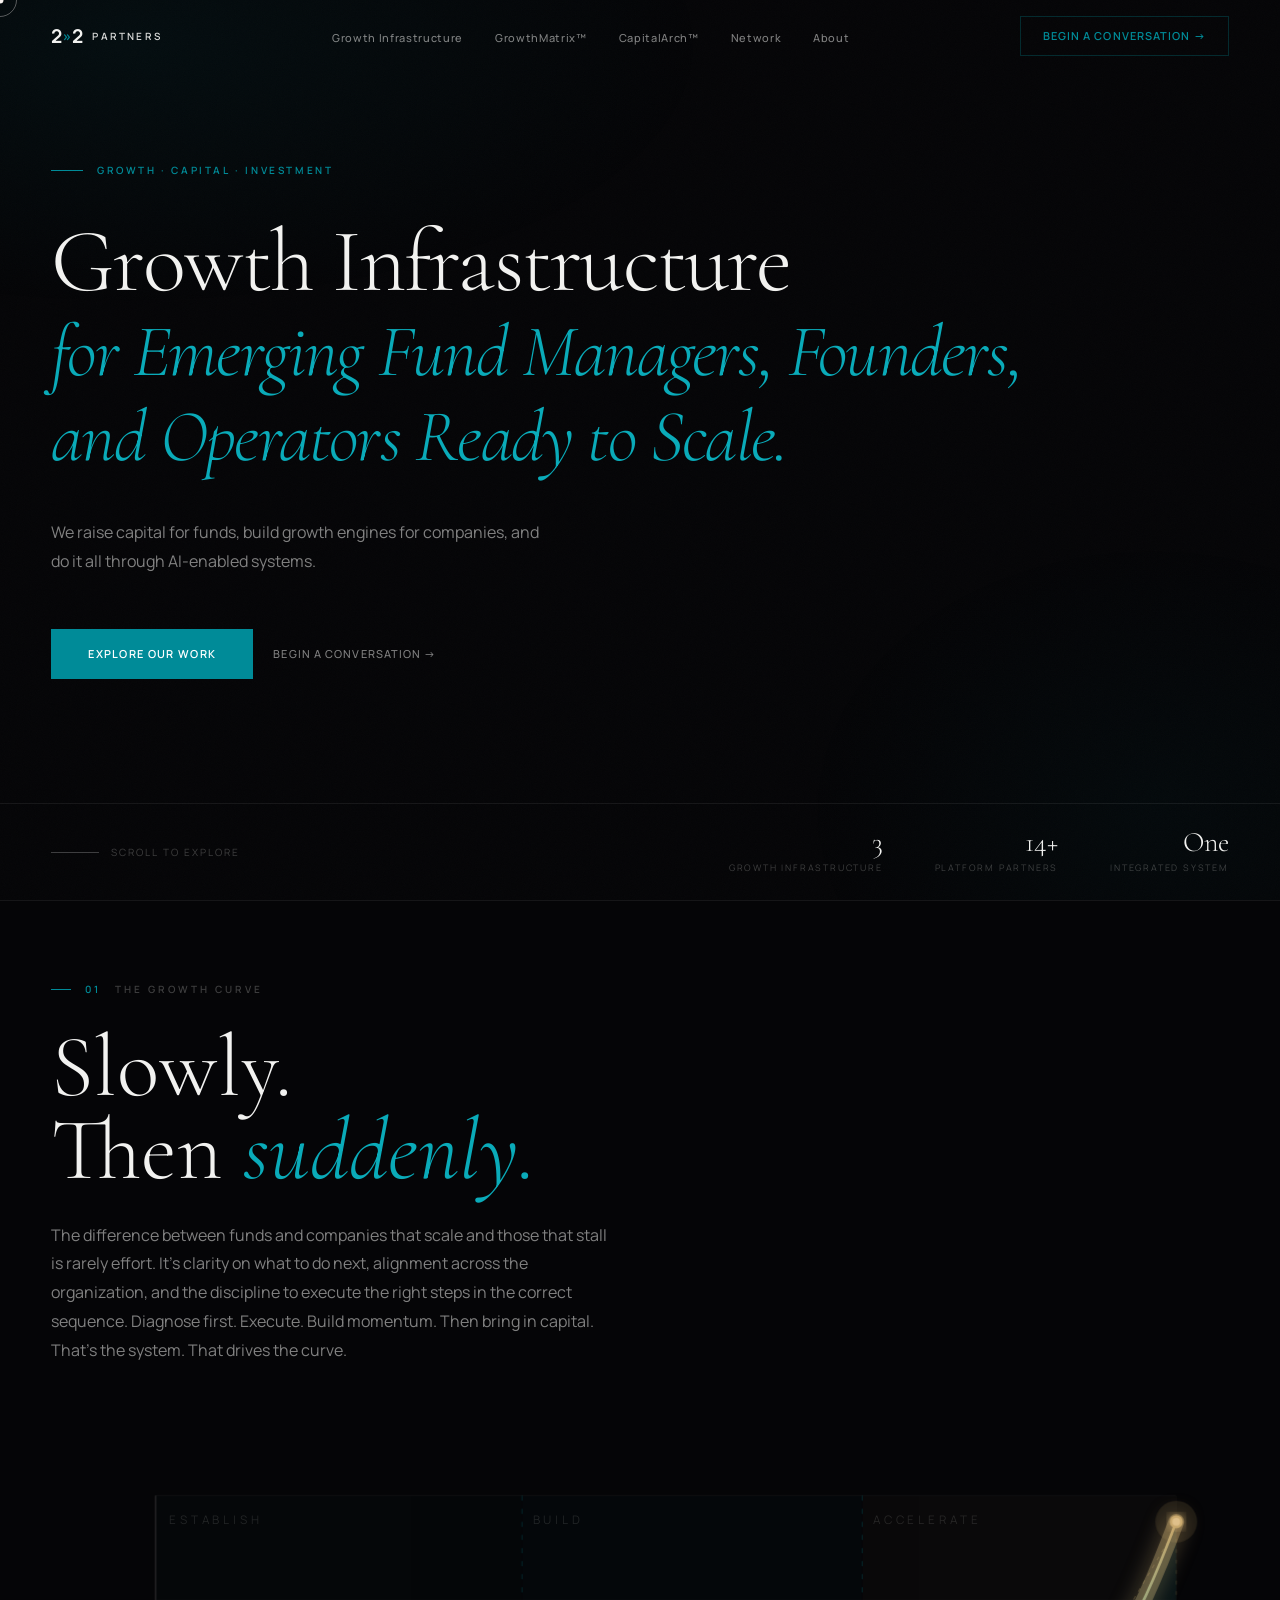
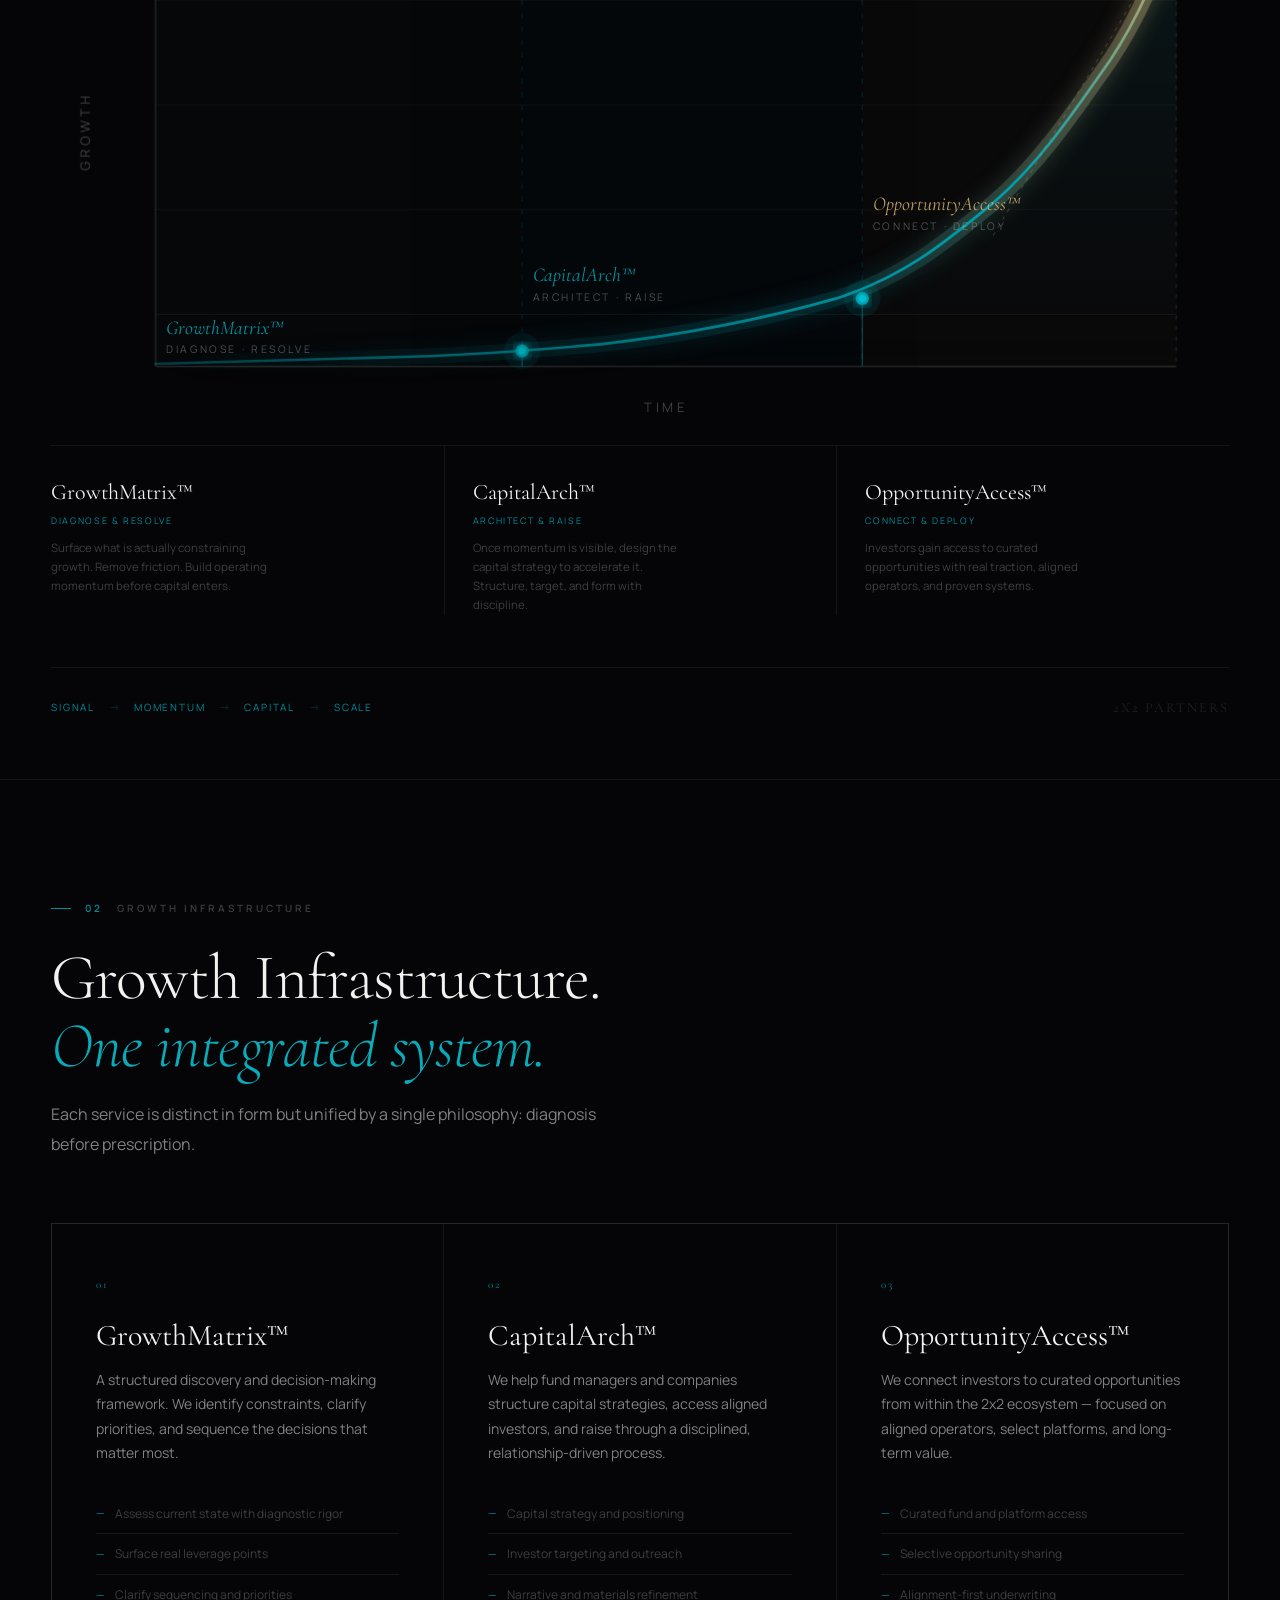
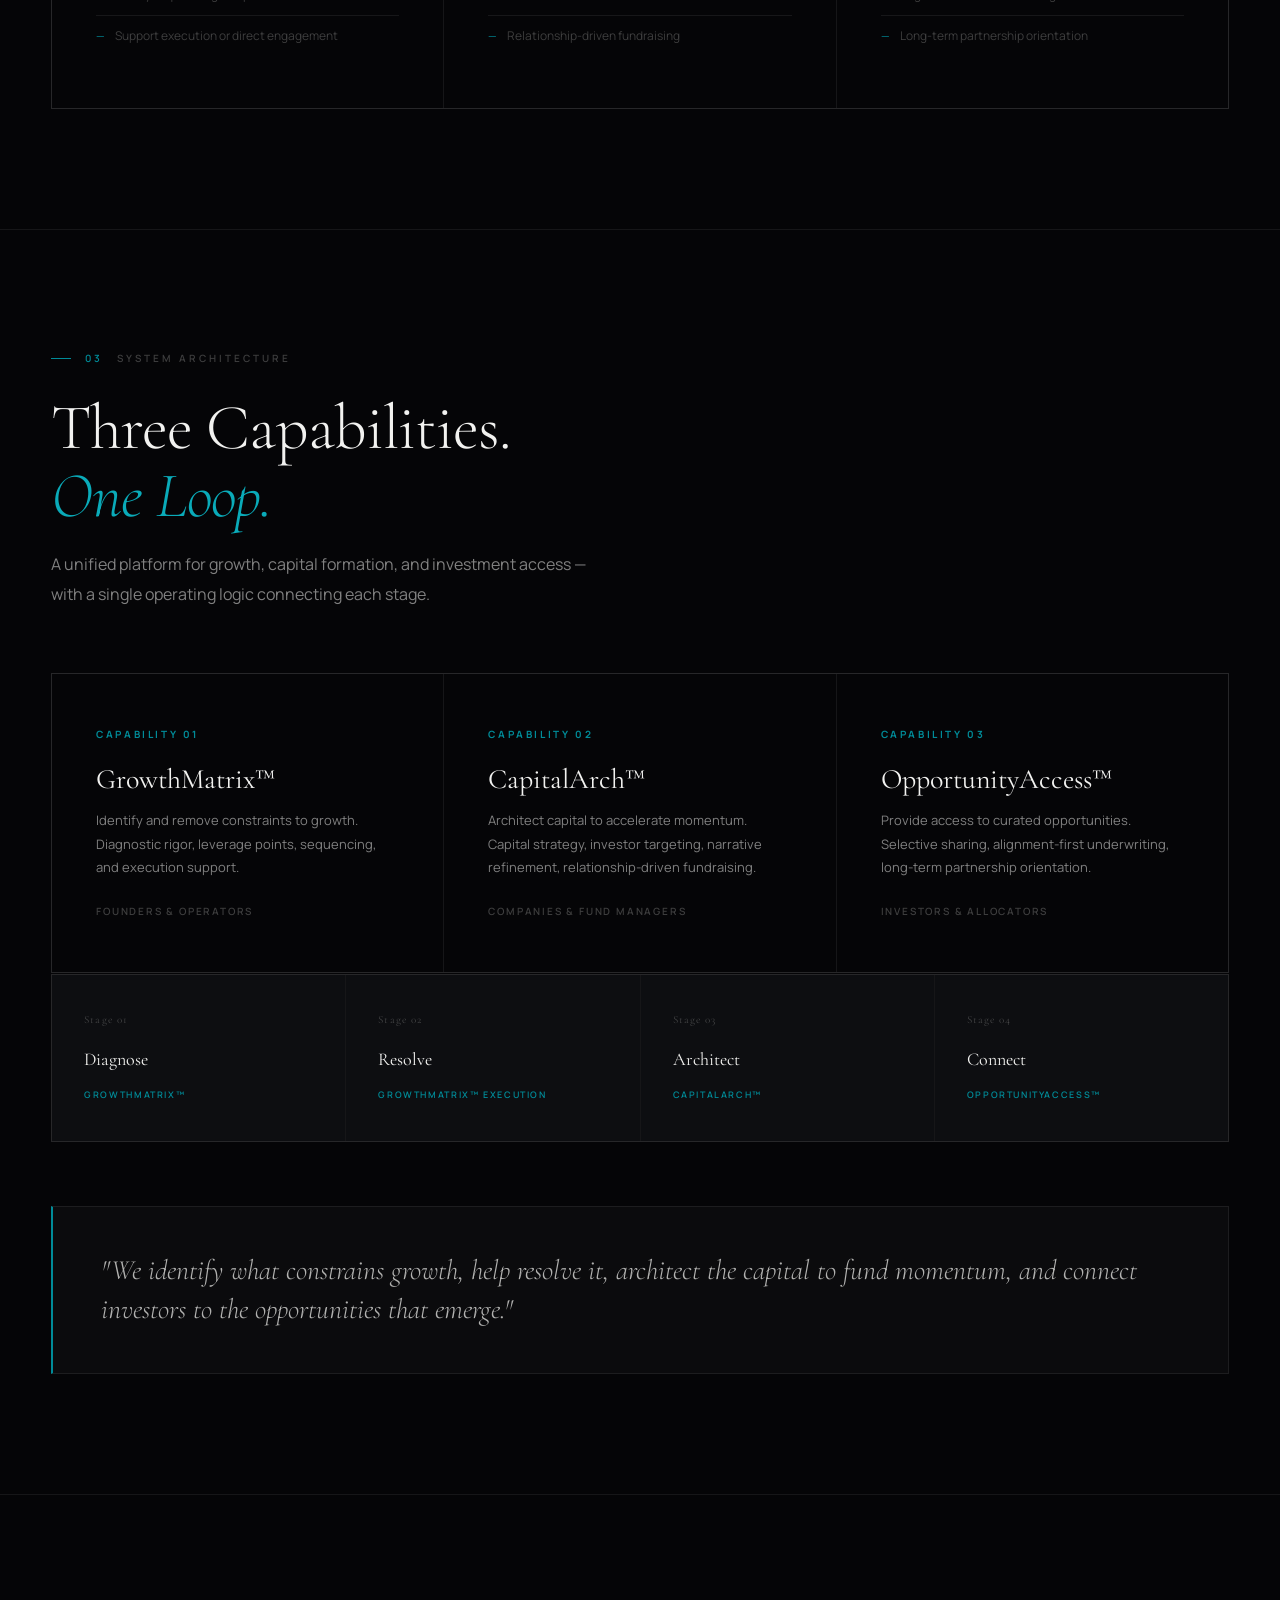
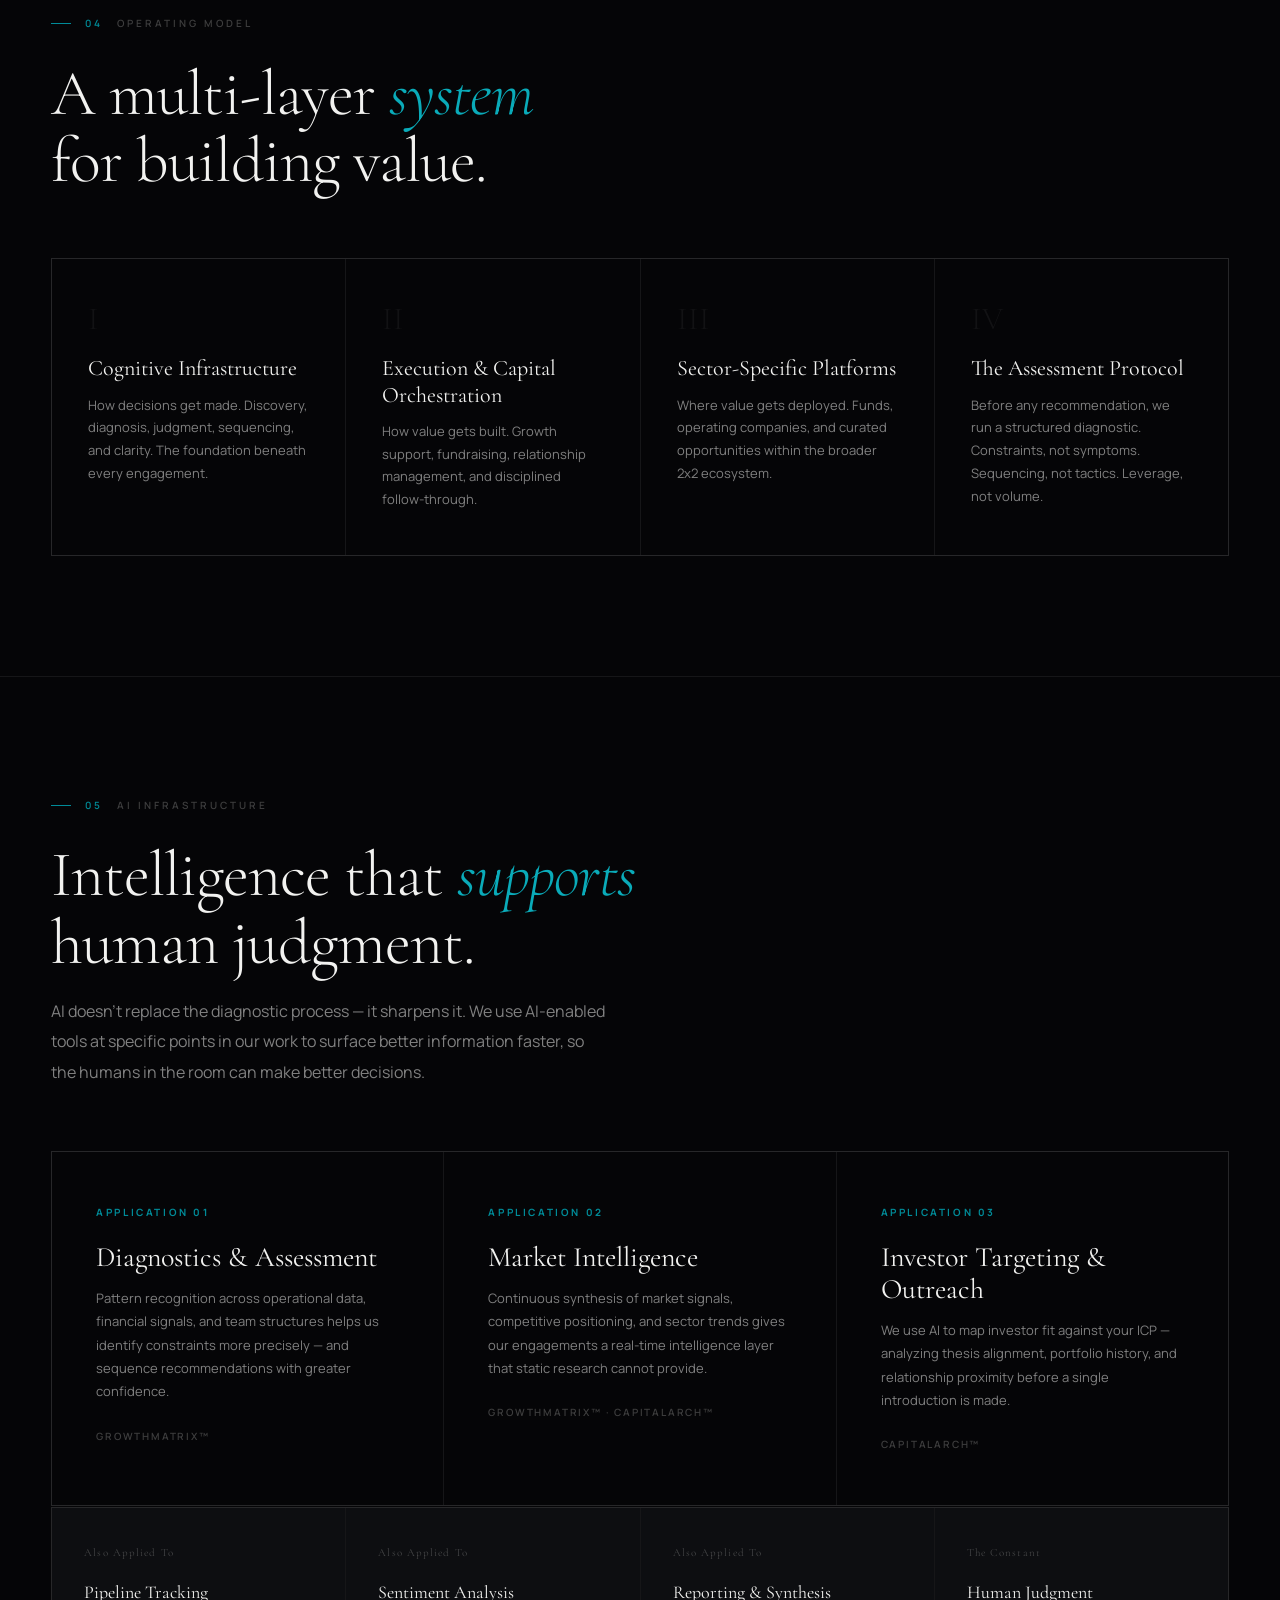
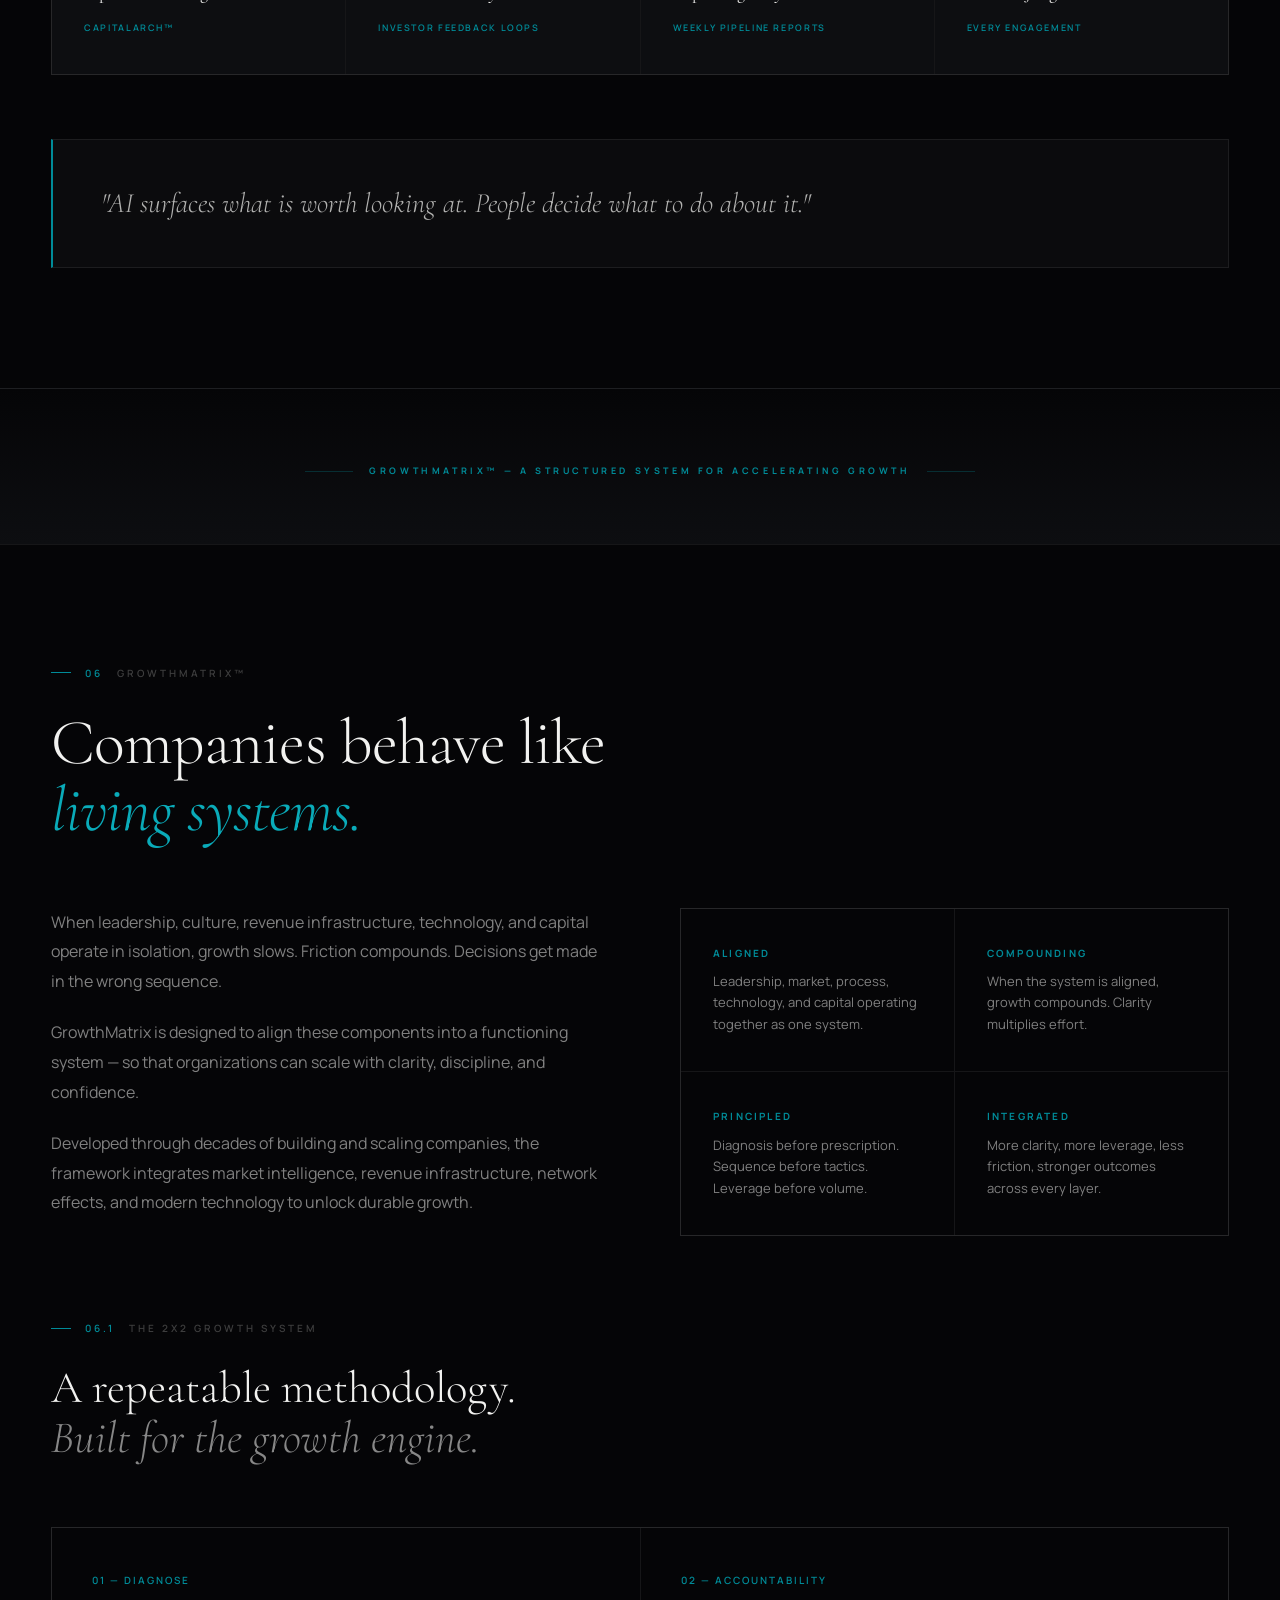
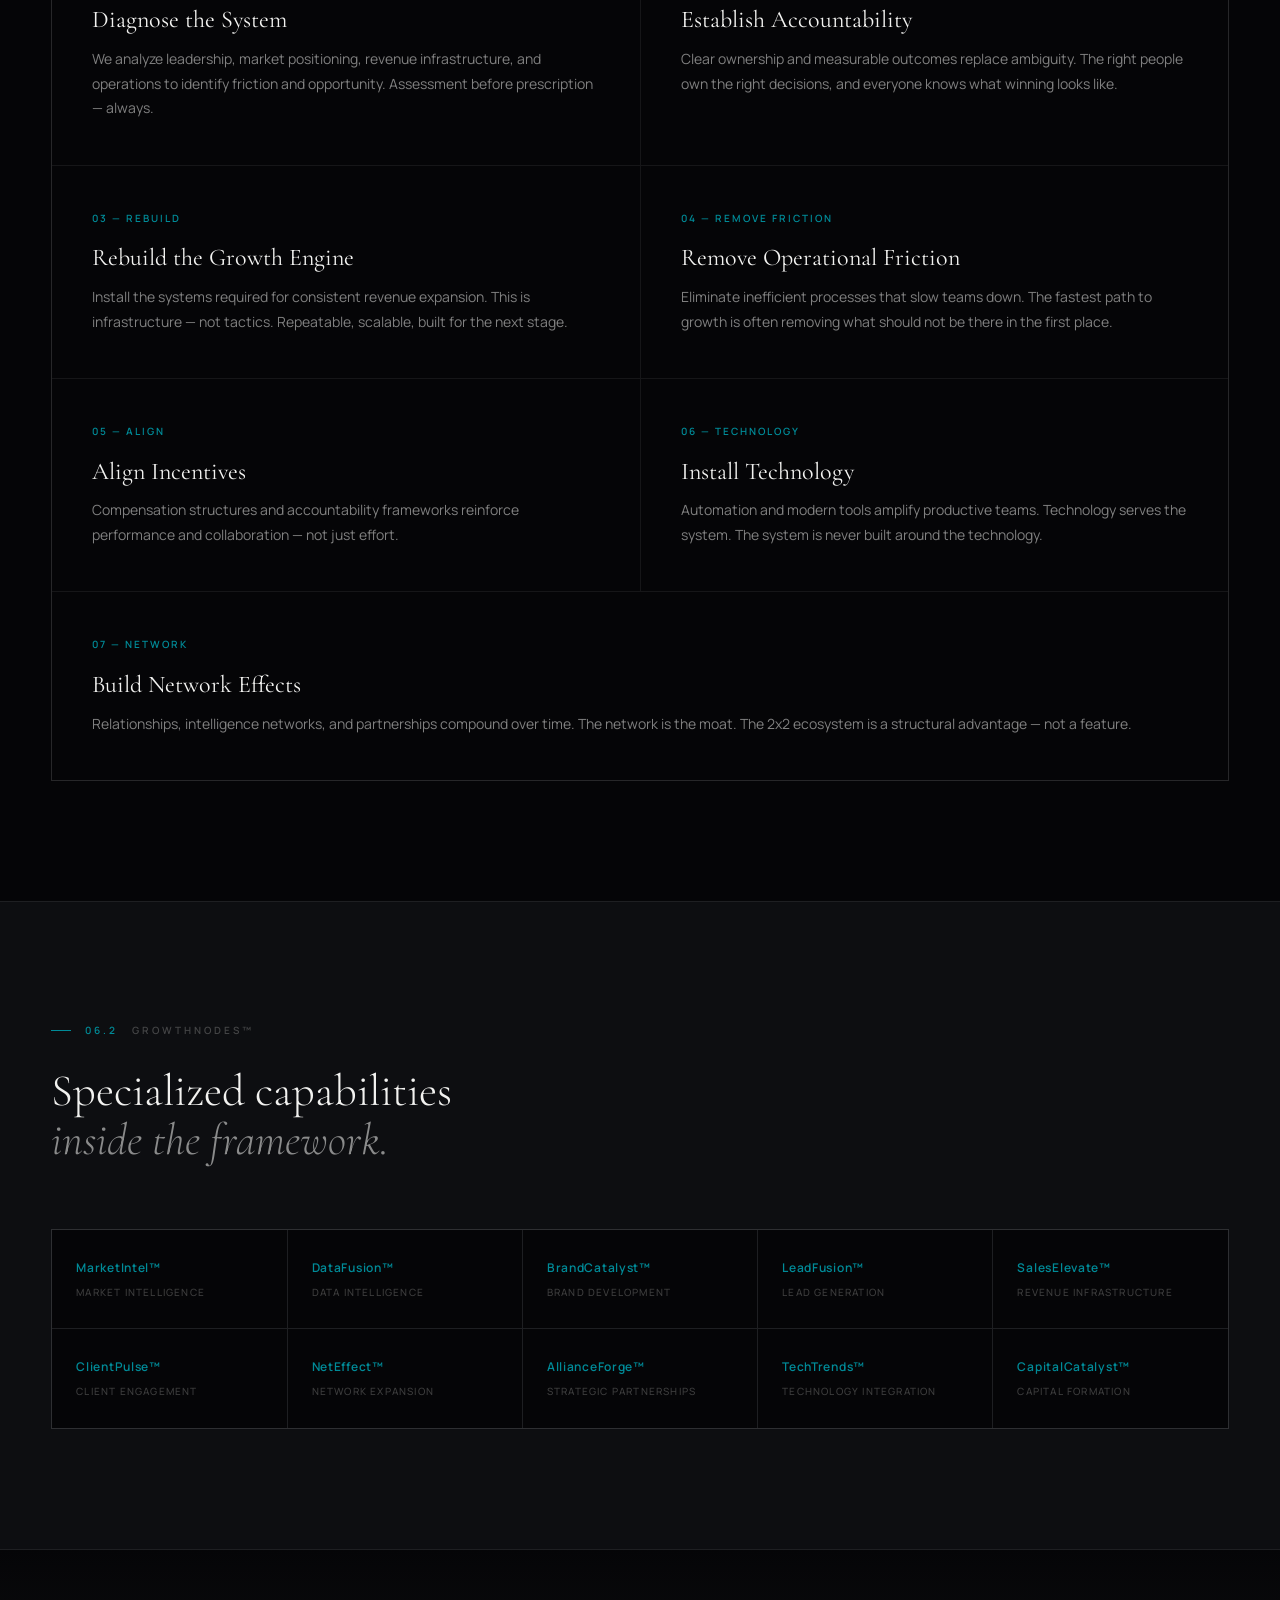
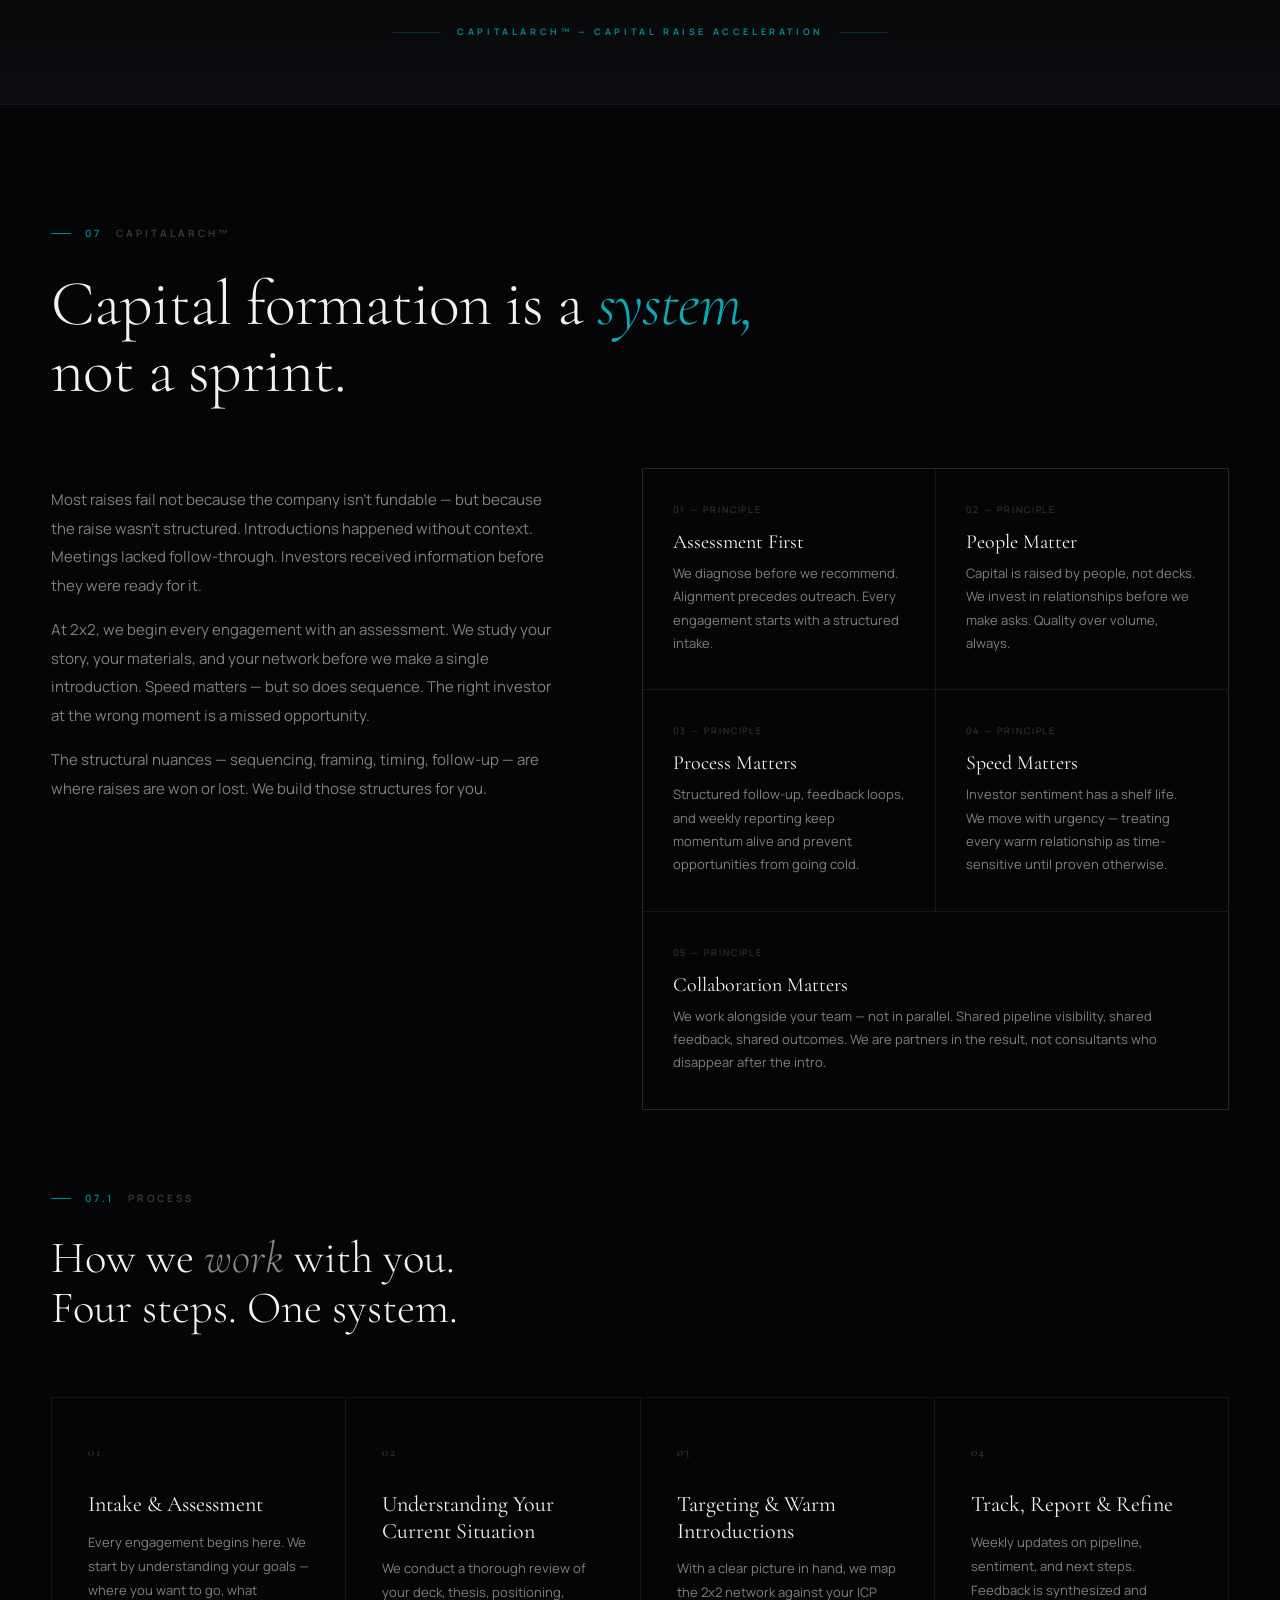
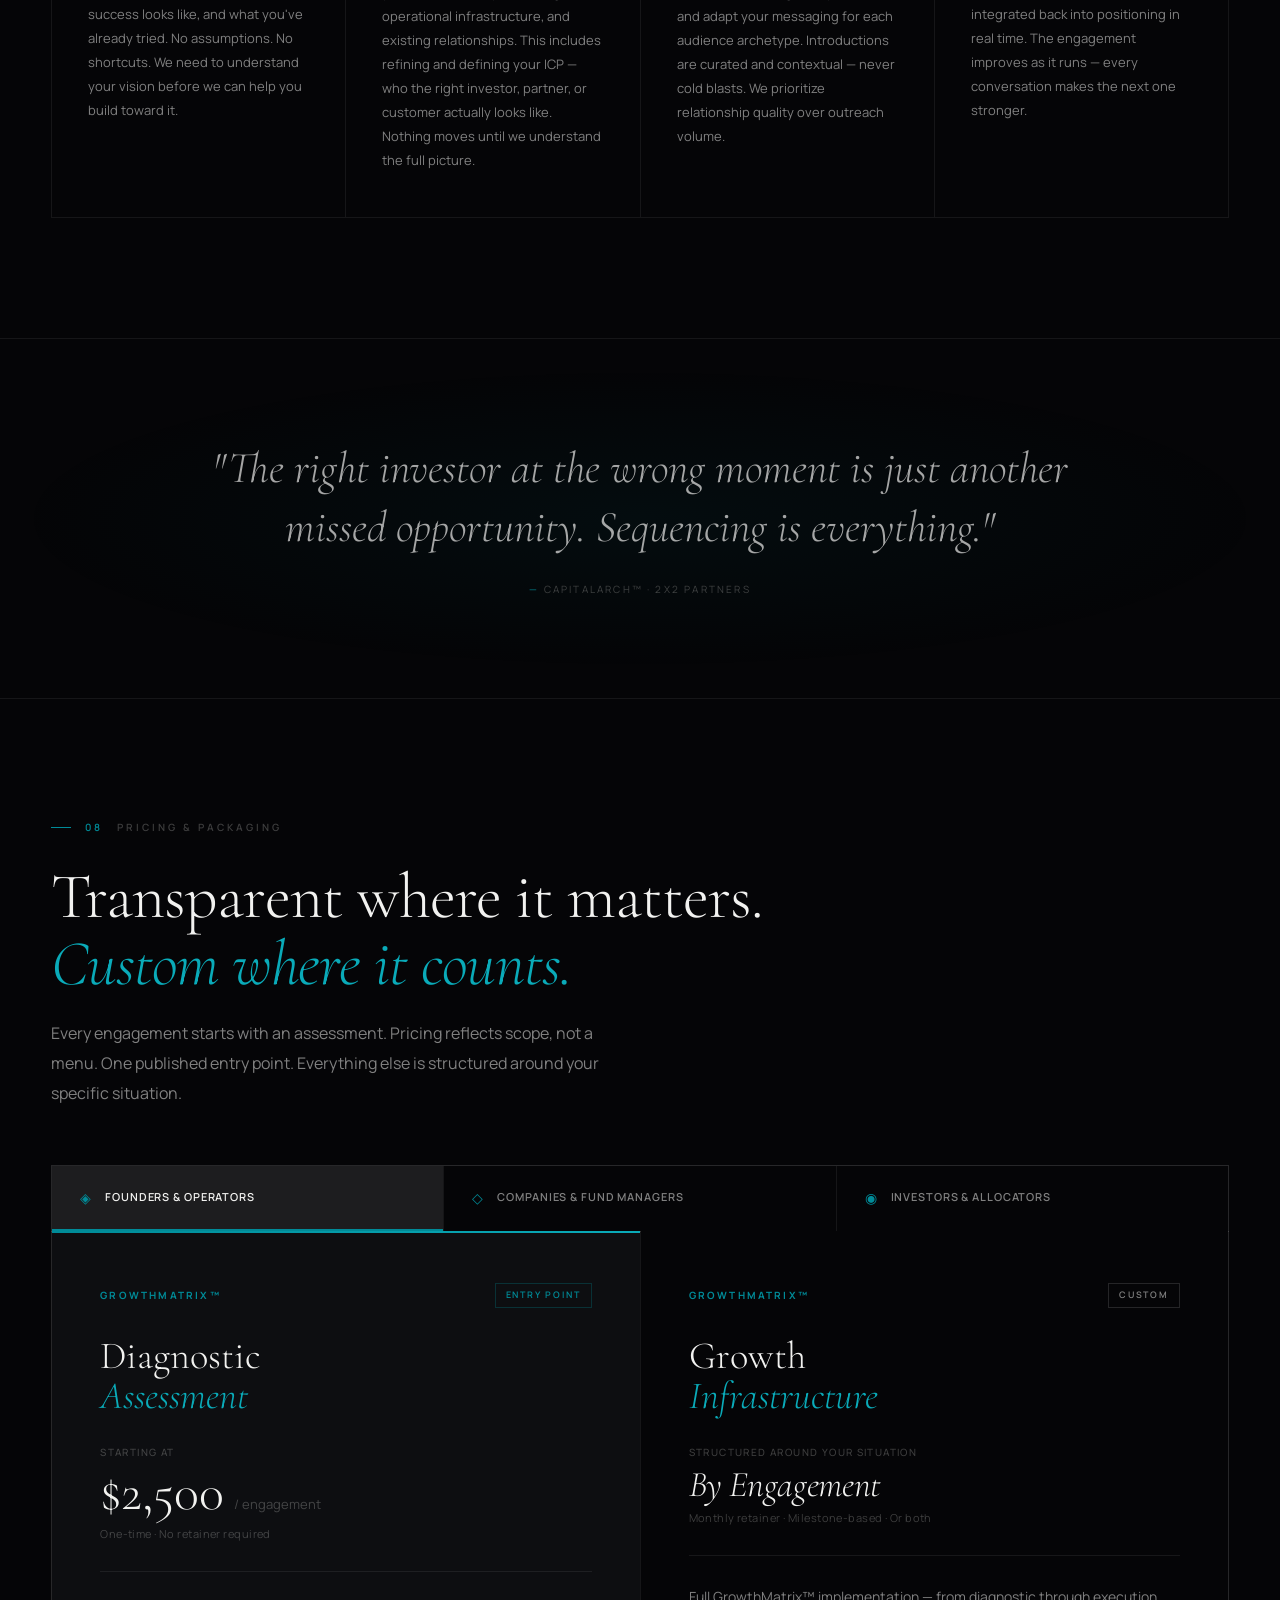
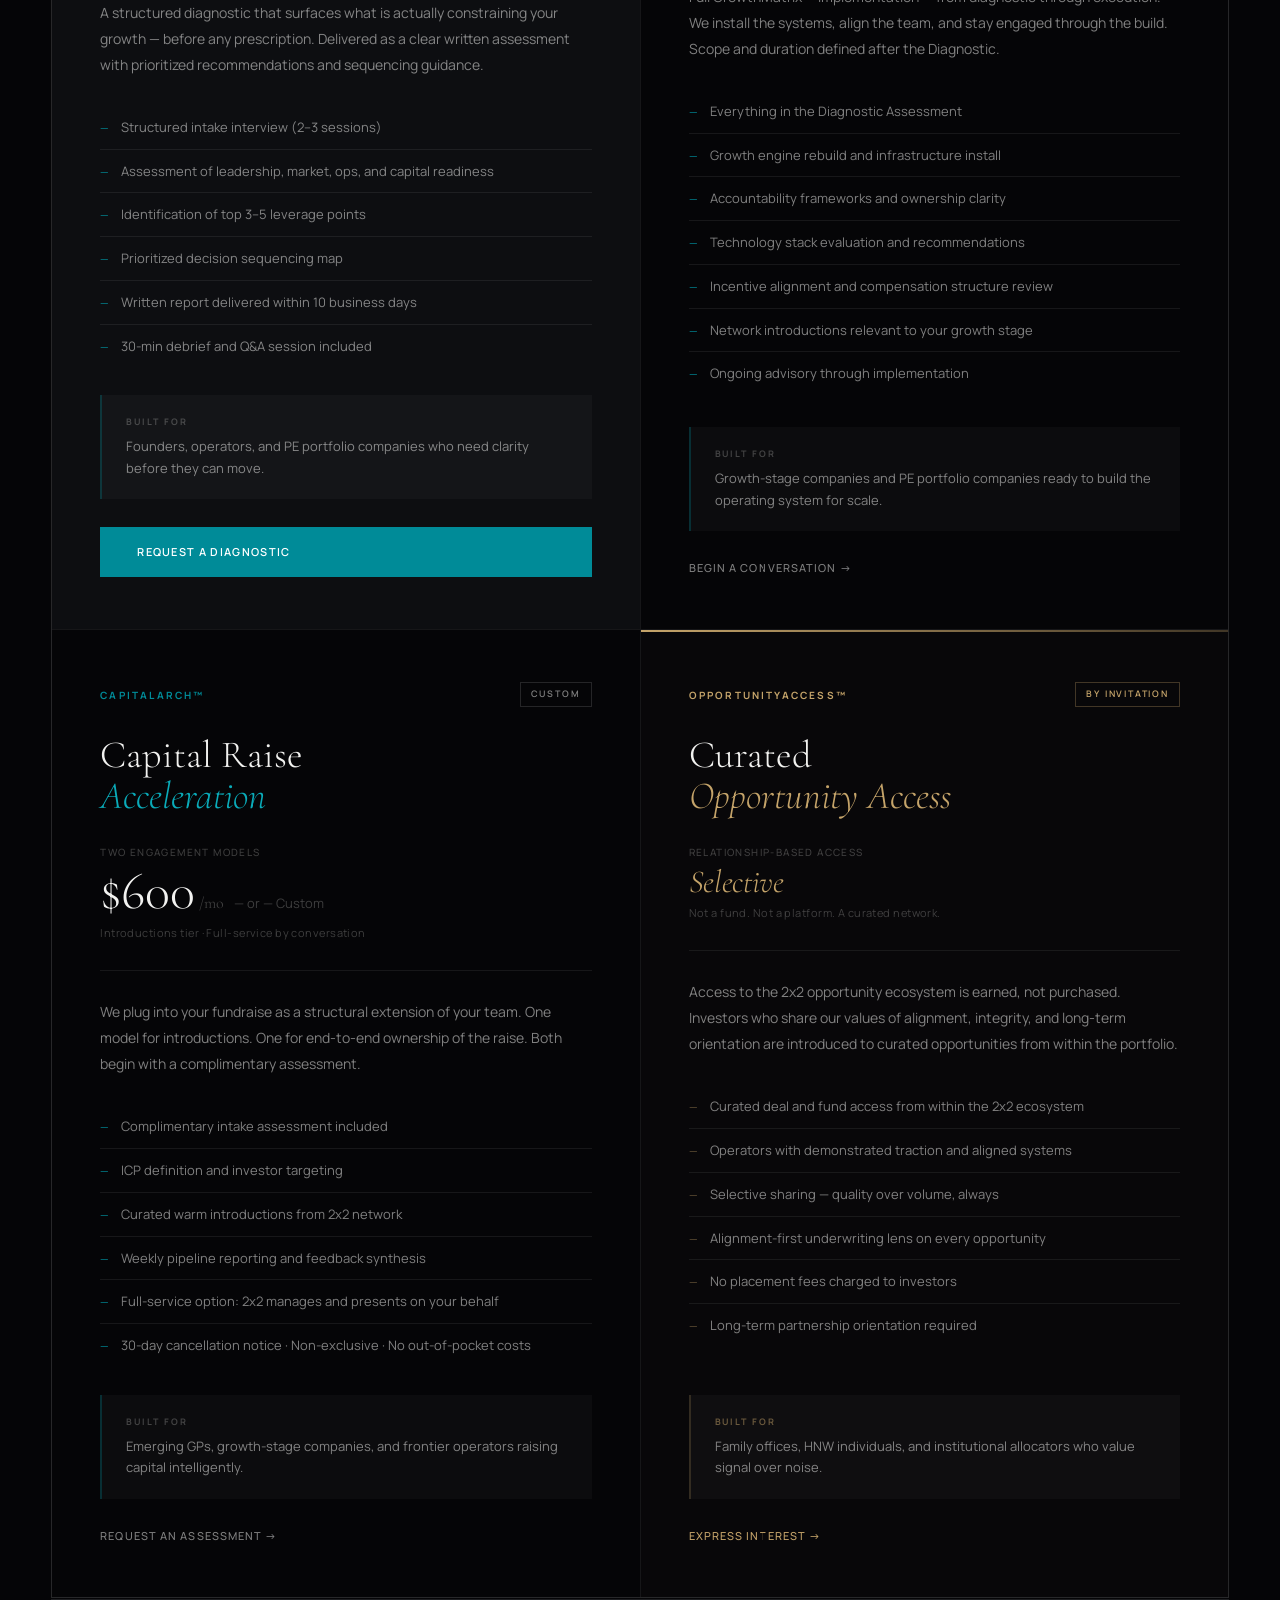
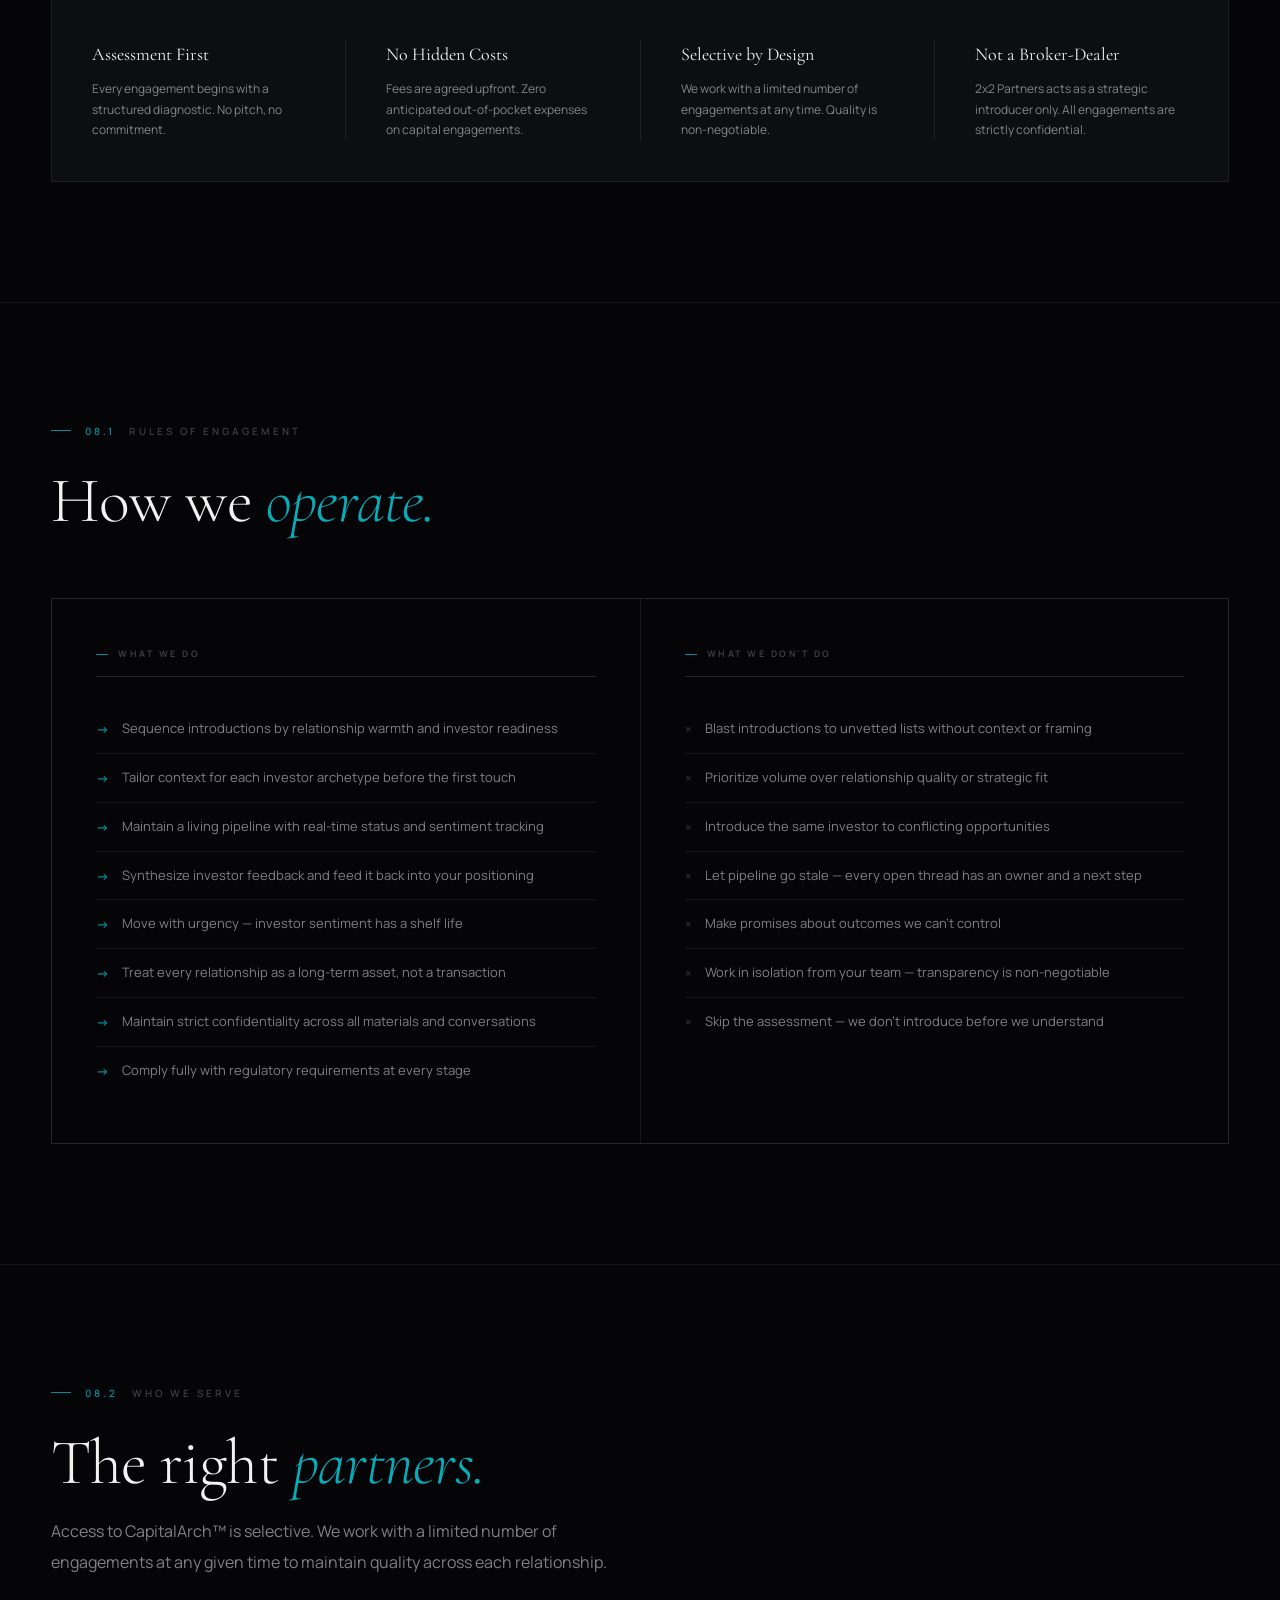
==== commit 916580a4: "Adjust font size in hero section" ====
--- a/index.html
+++ b/index.html
@@ -134,7 +134,7 @@
 
     .hero h1 {
       font-family: var(--serif); font-weight: 300;
-      font-size: clamp(54px, 7.5vw, 100px);
+      font-size: clamp(50px, 7vw, 92px);
       line-height: 0.95; letter-spacing: -0.02em; color: var(--text); max-width: 1040px;
       opacity: 0; animation: fadeUp .9s .3s ease forwards;
     }
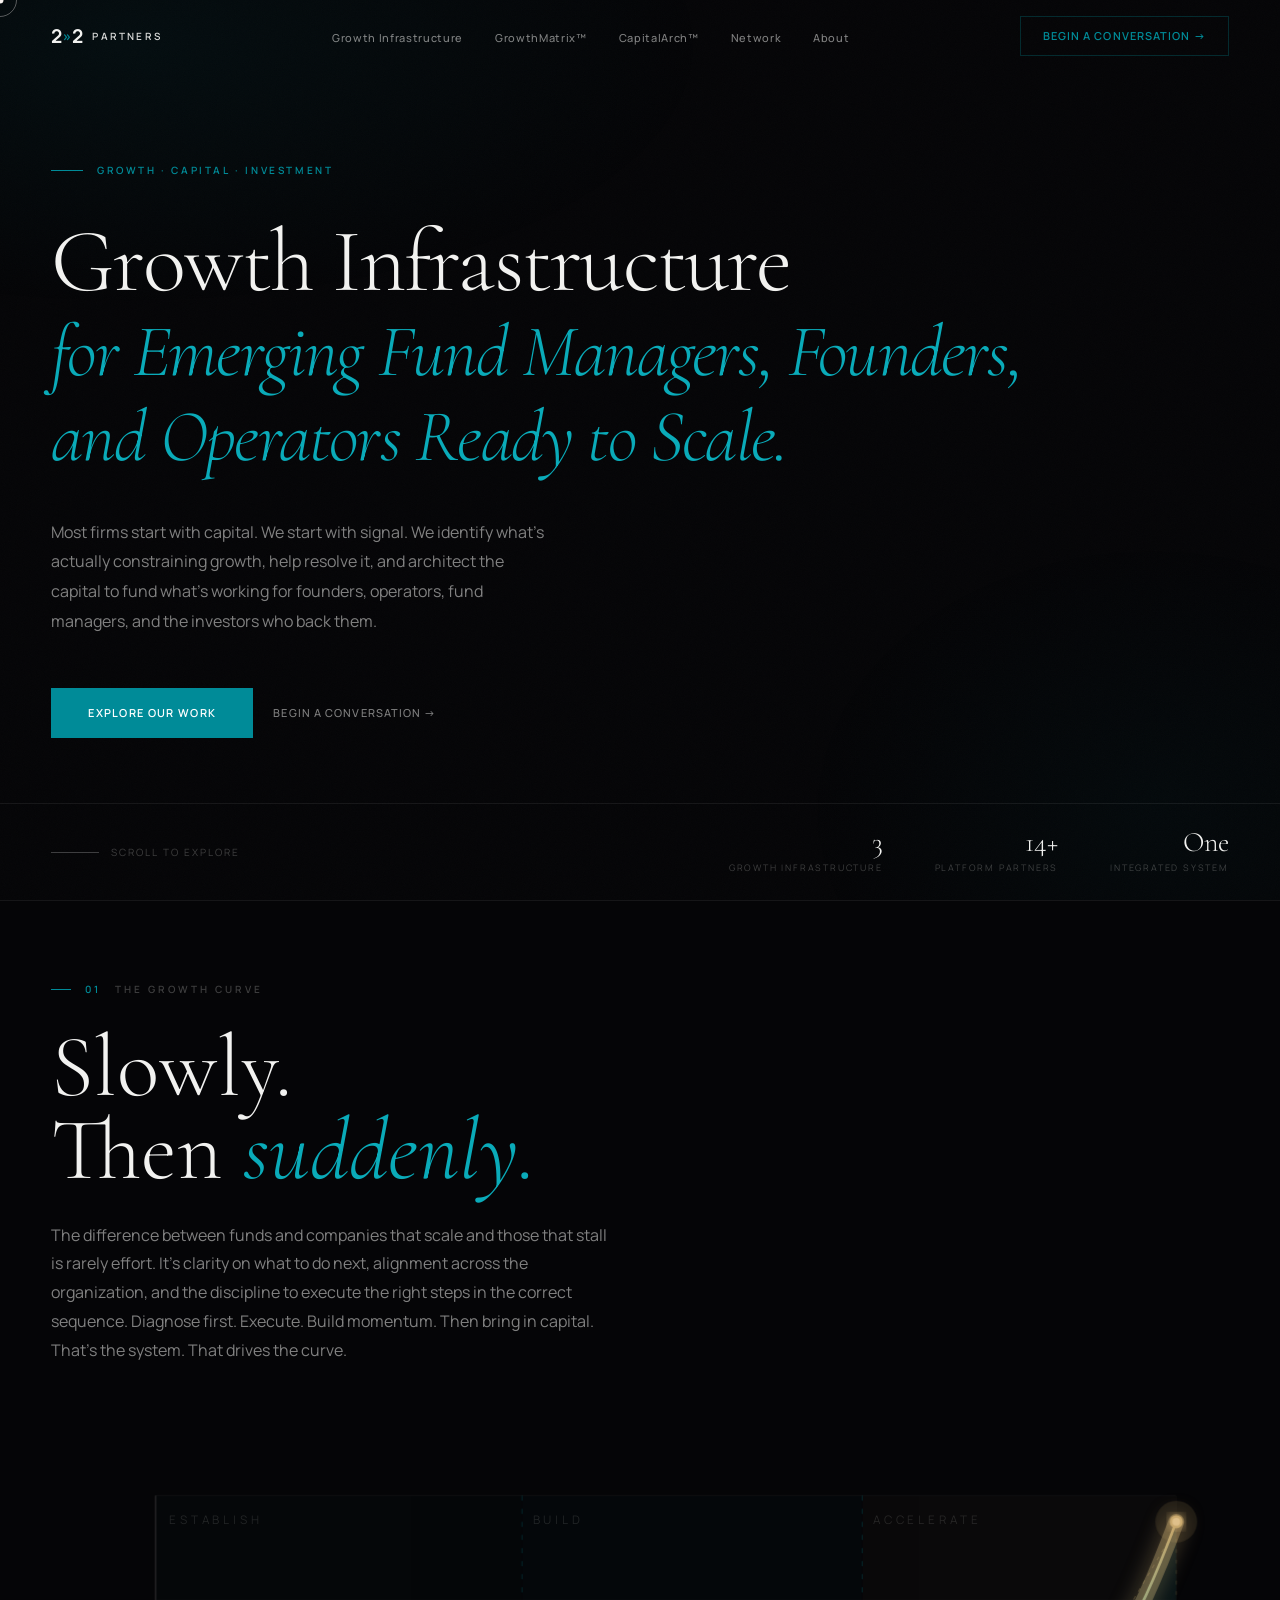
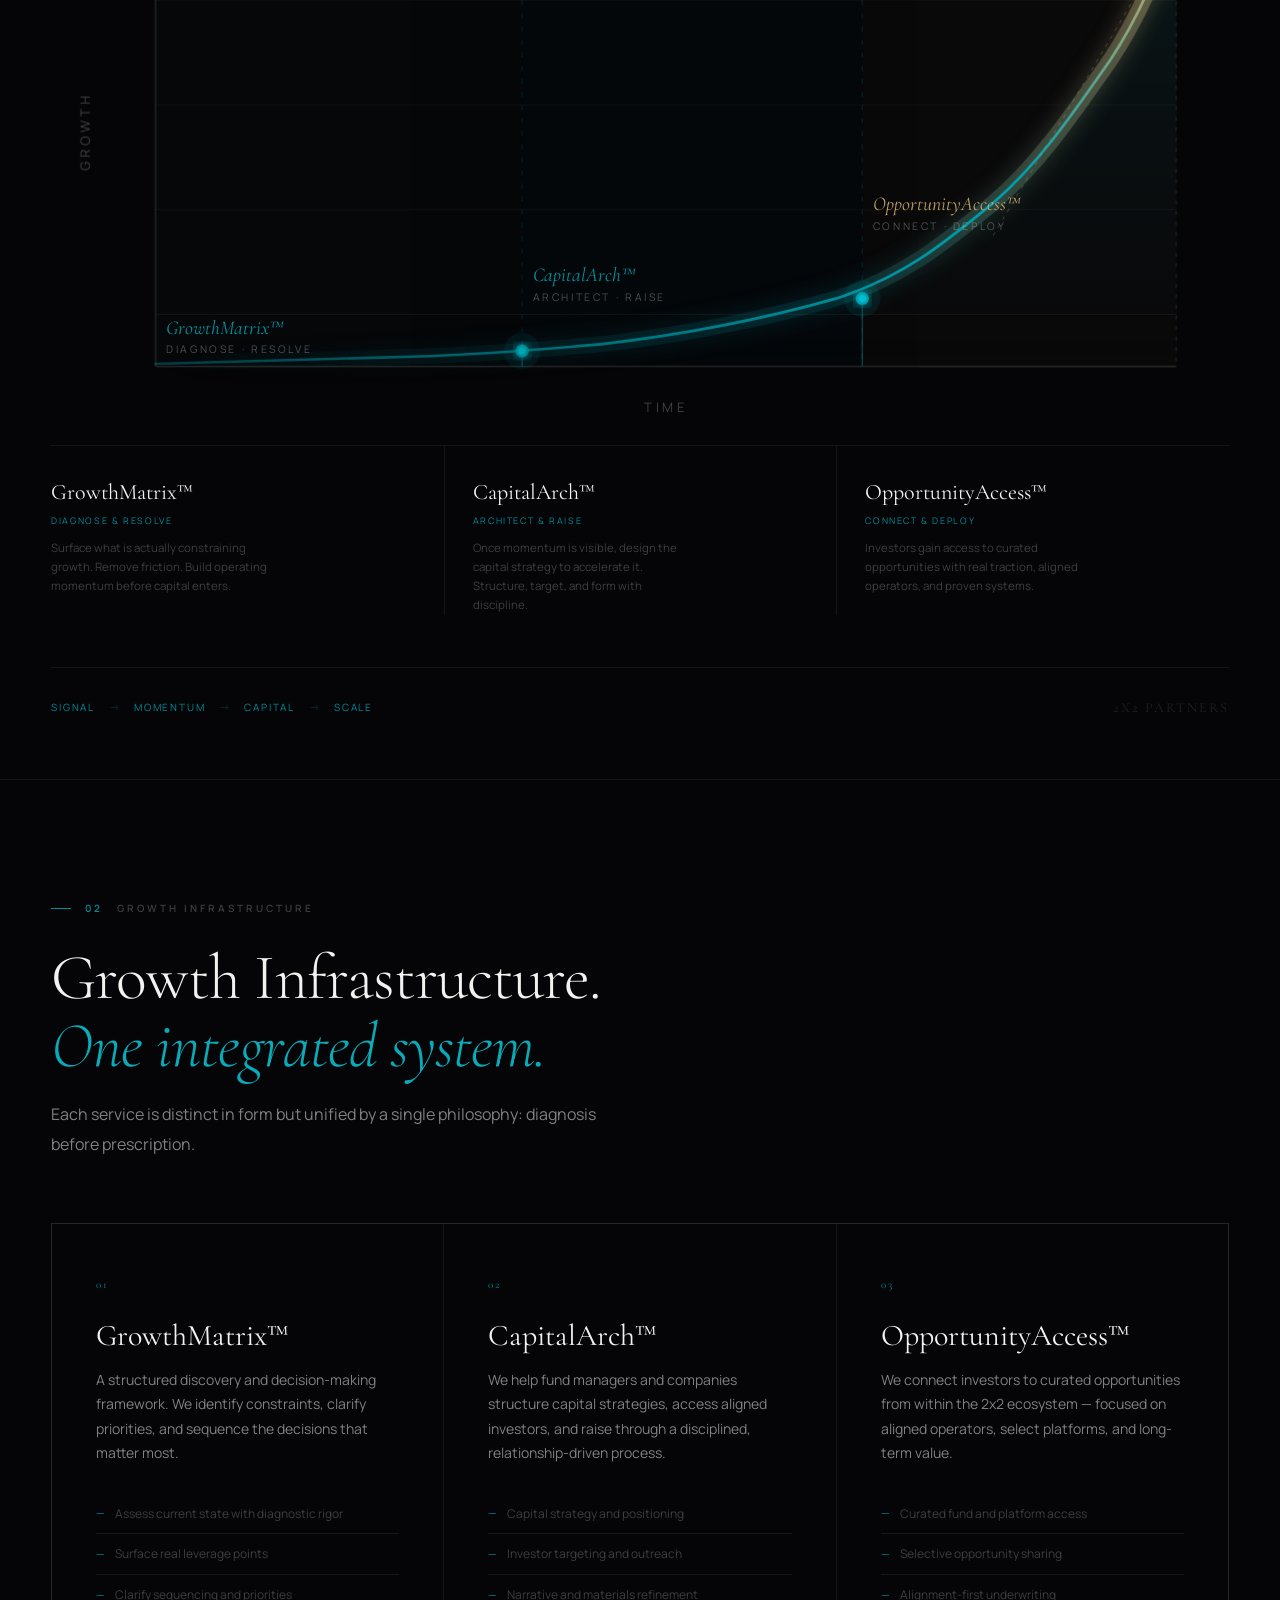
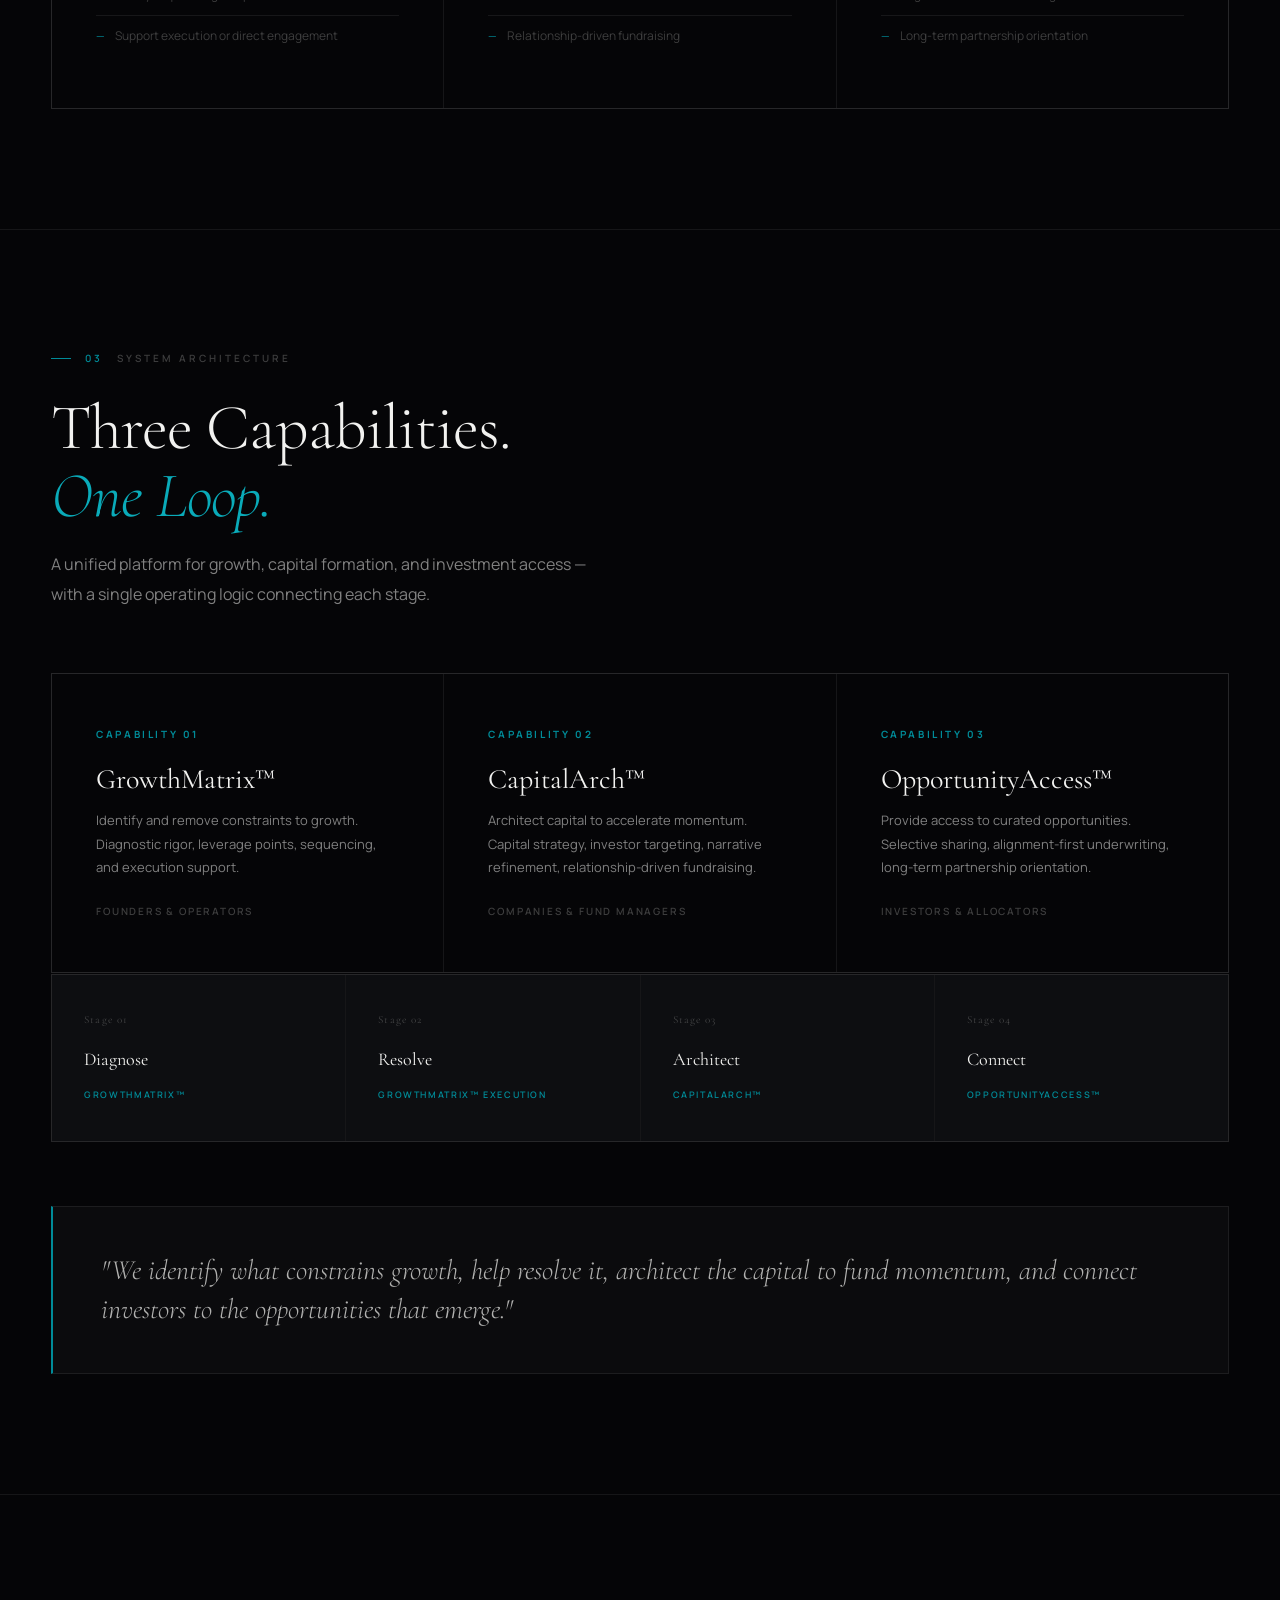
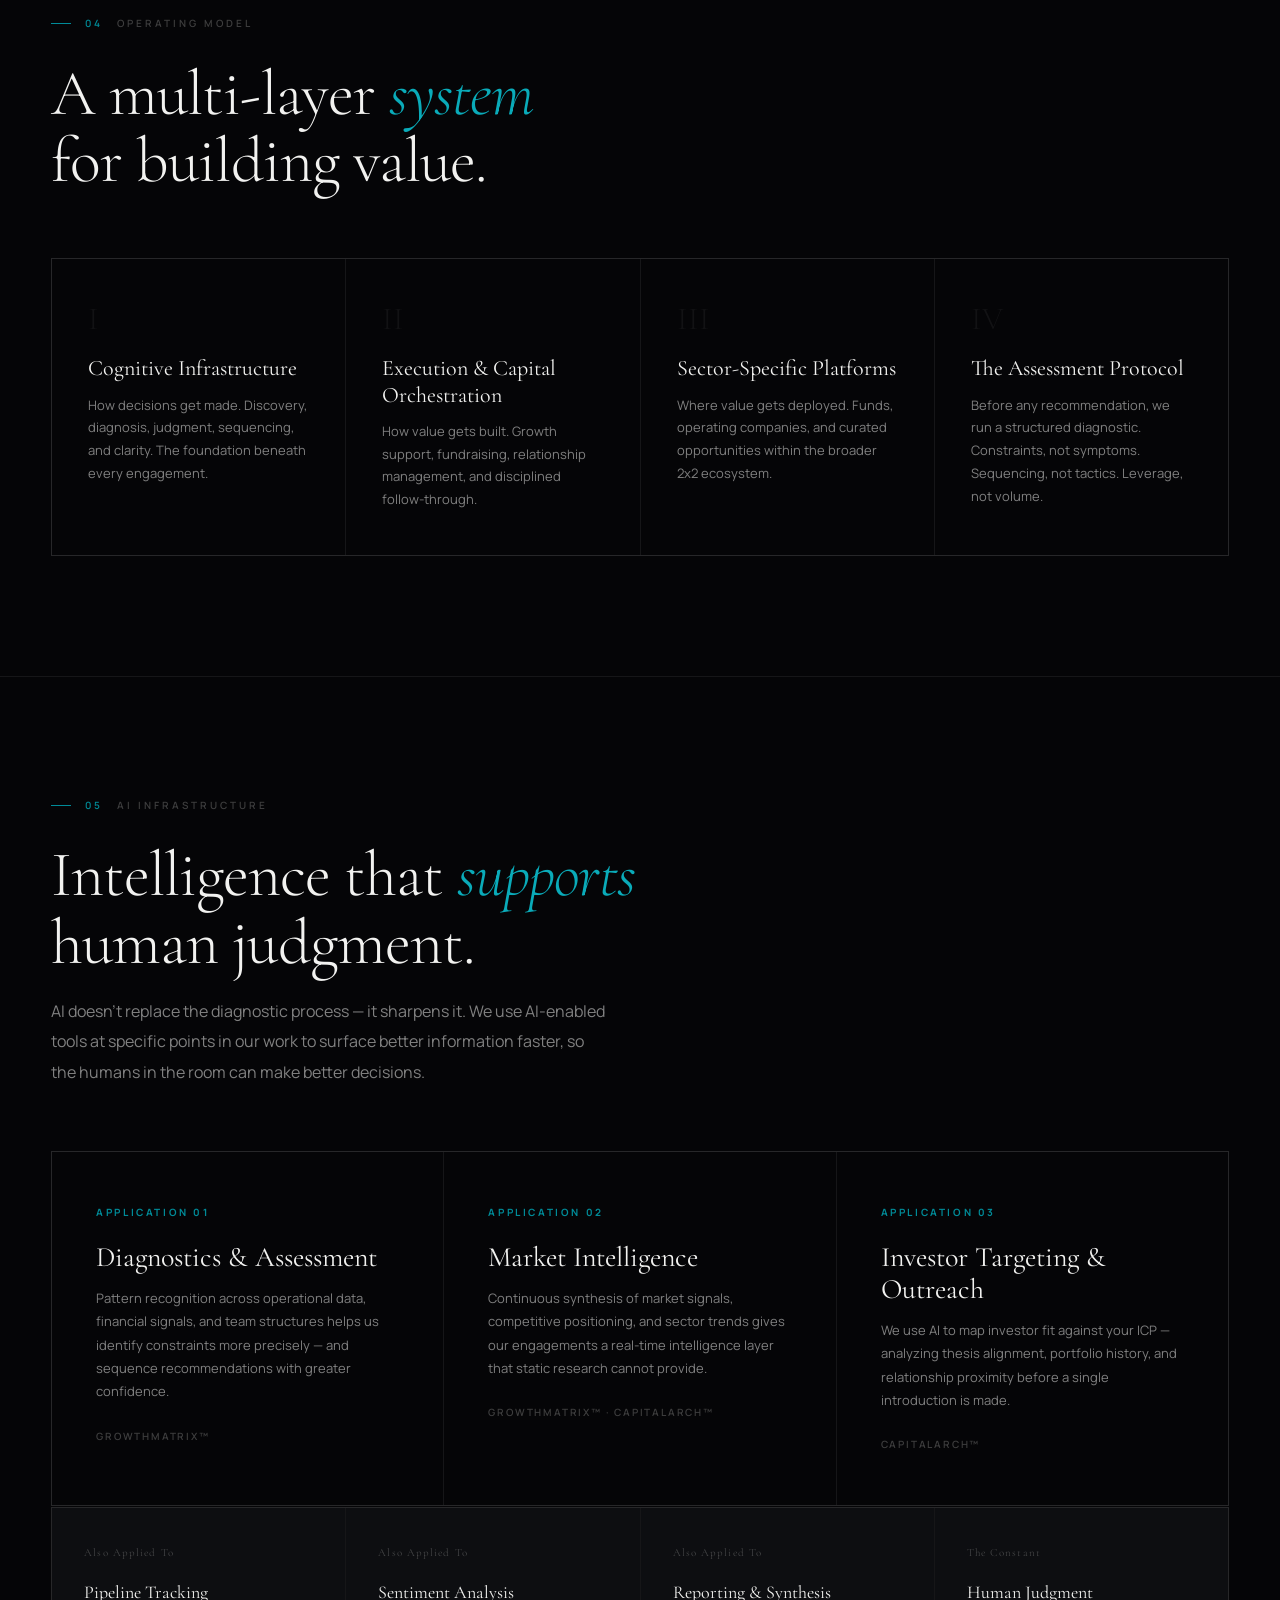
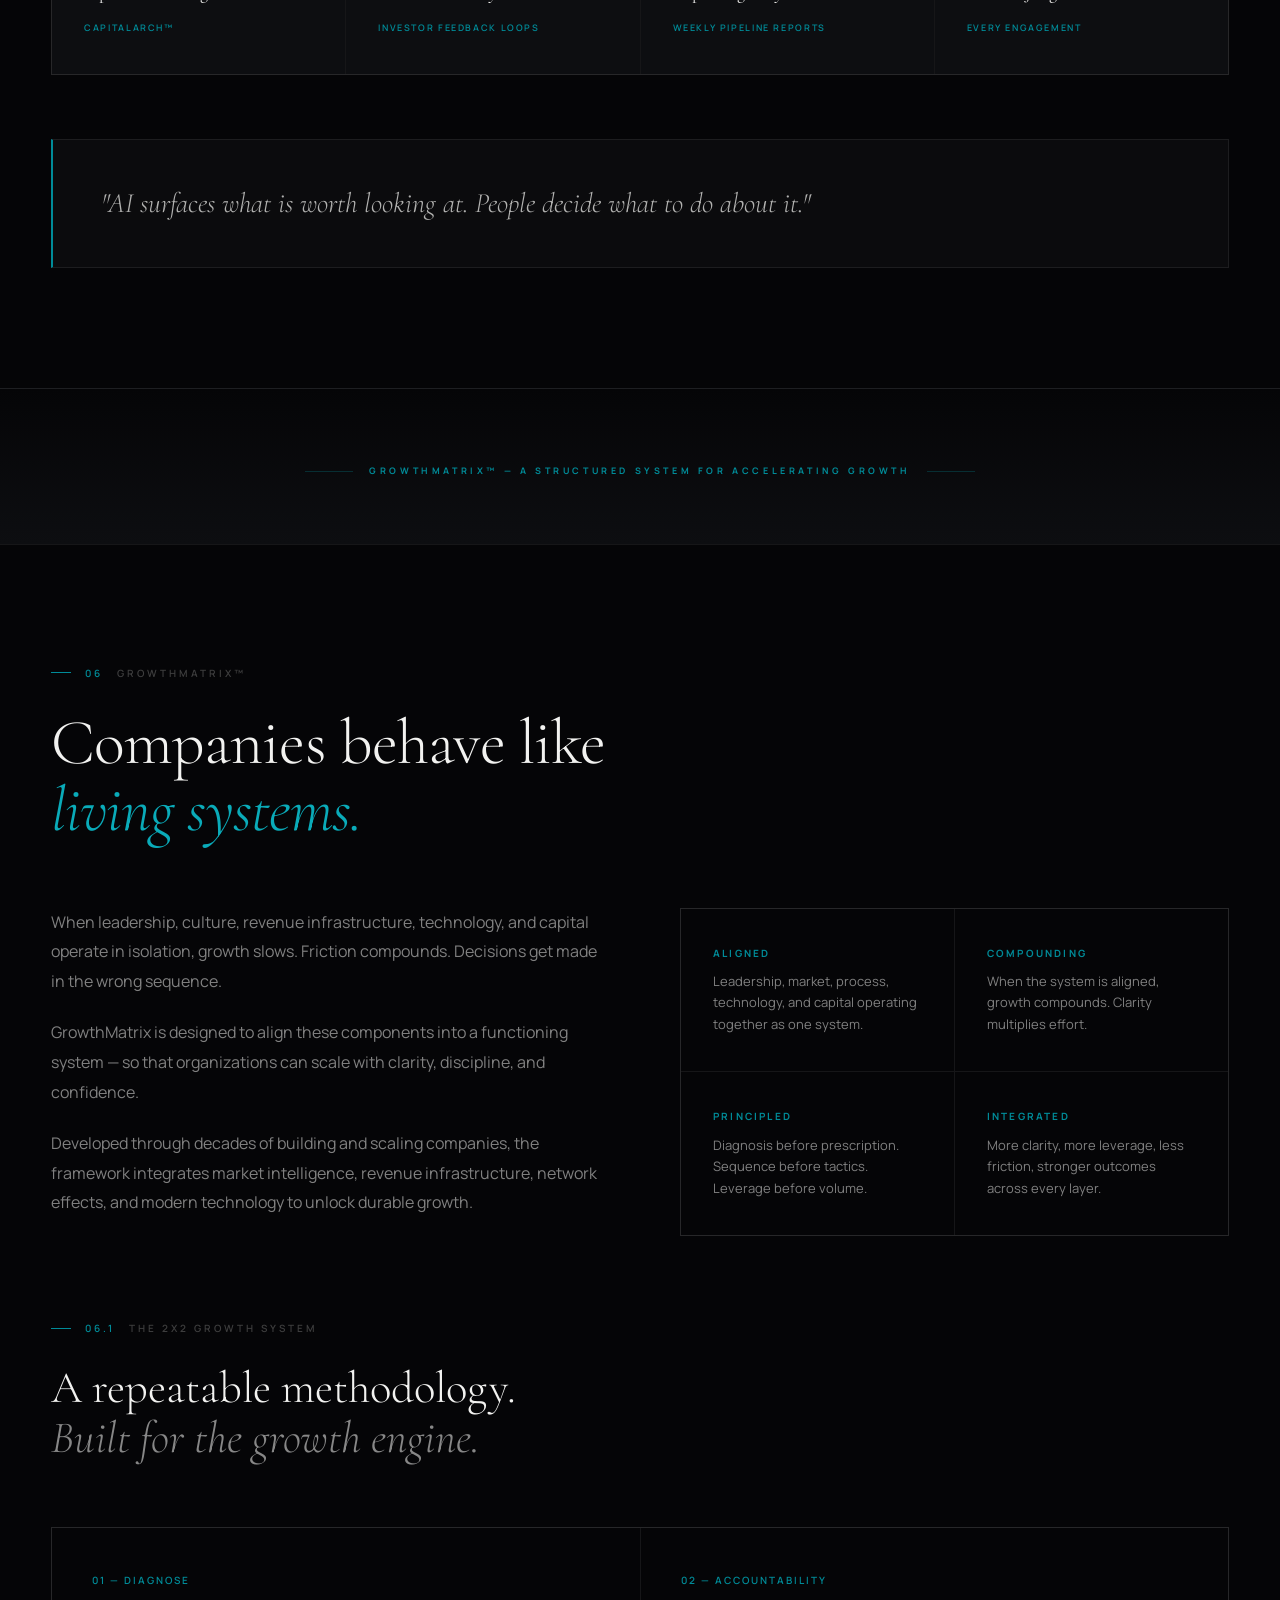
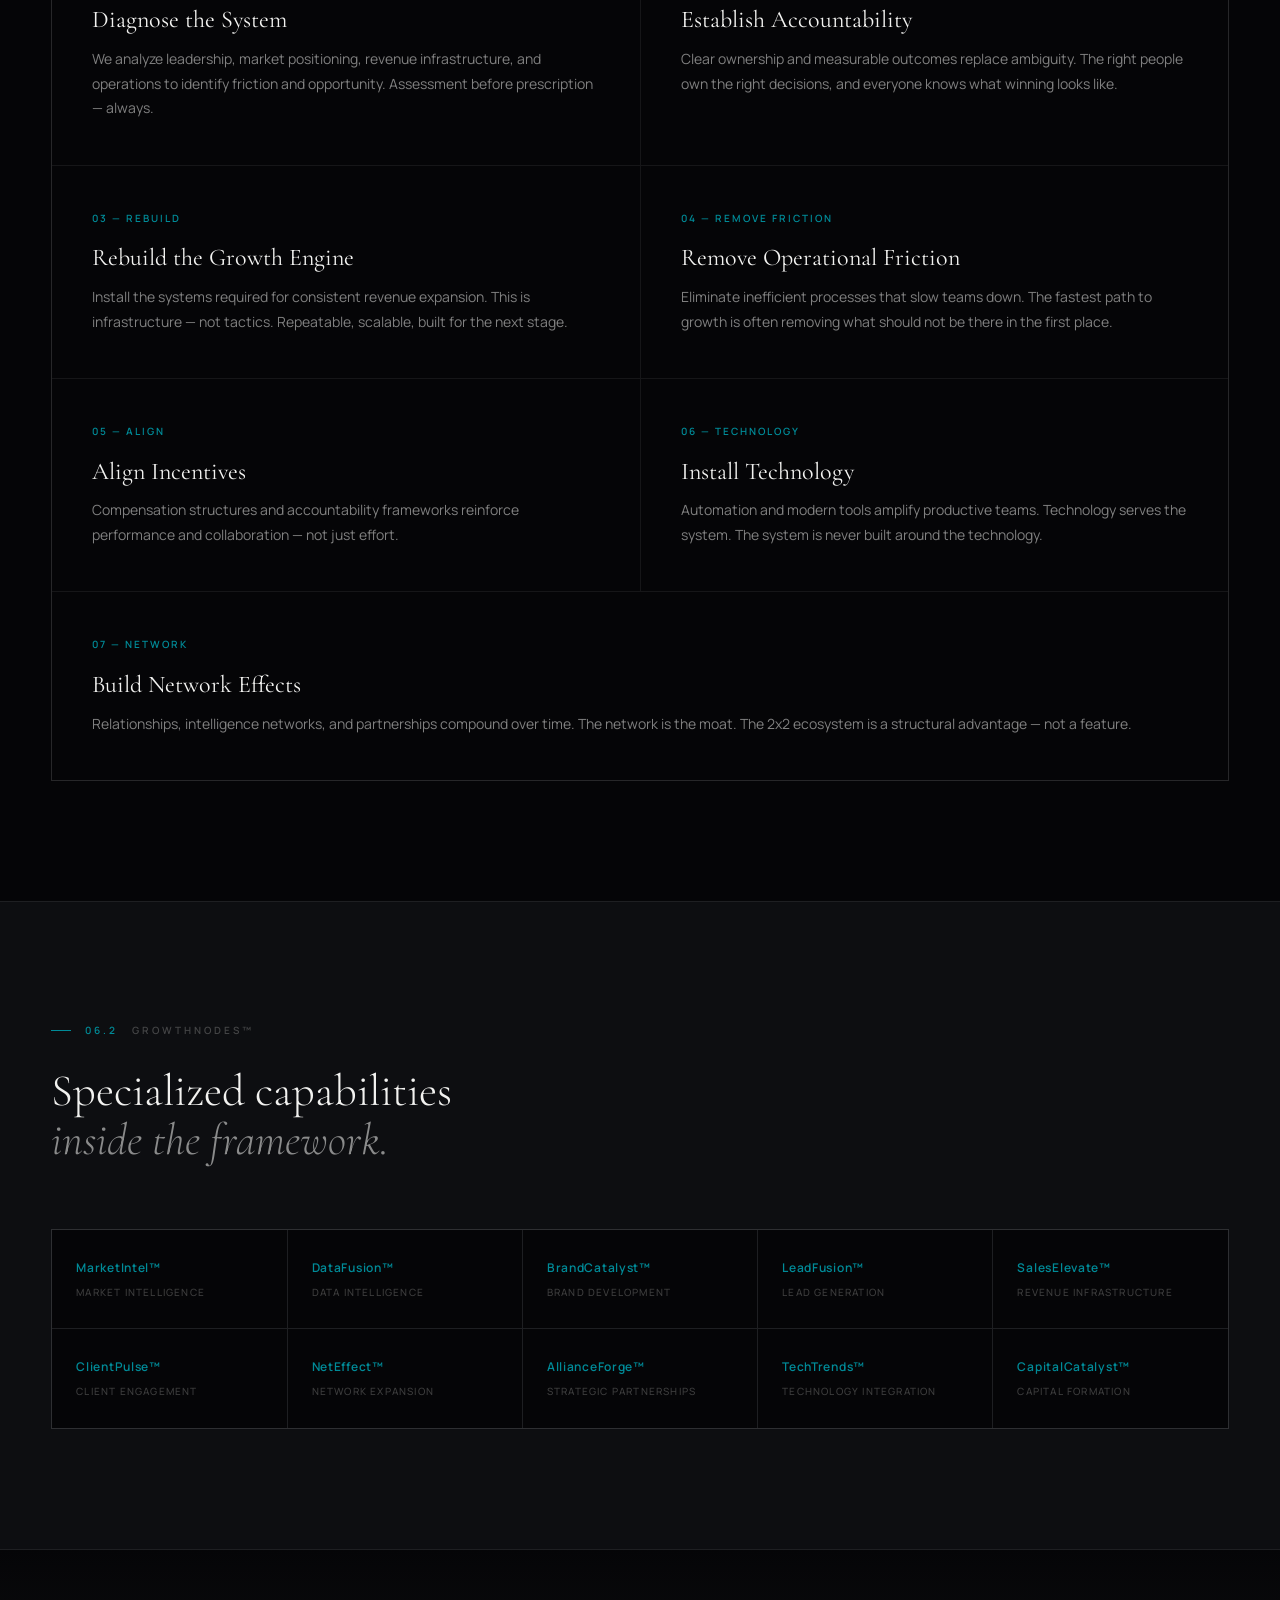
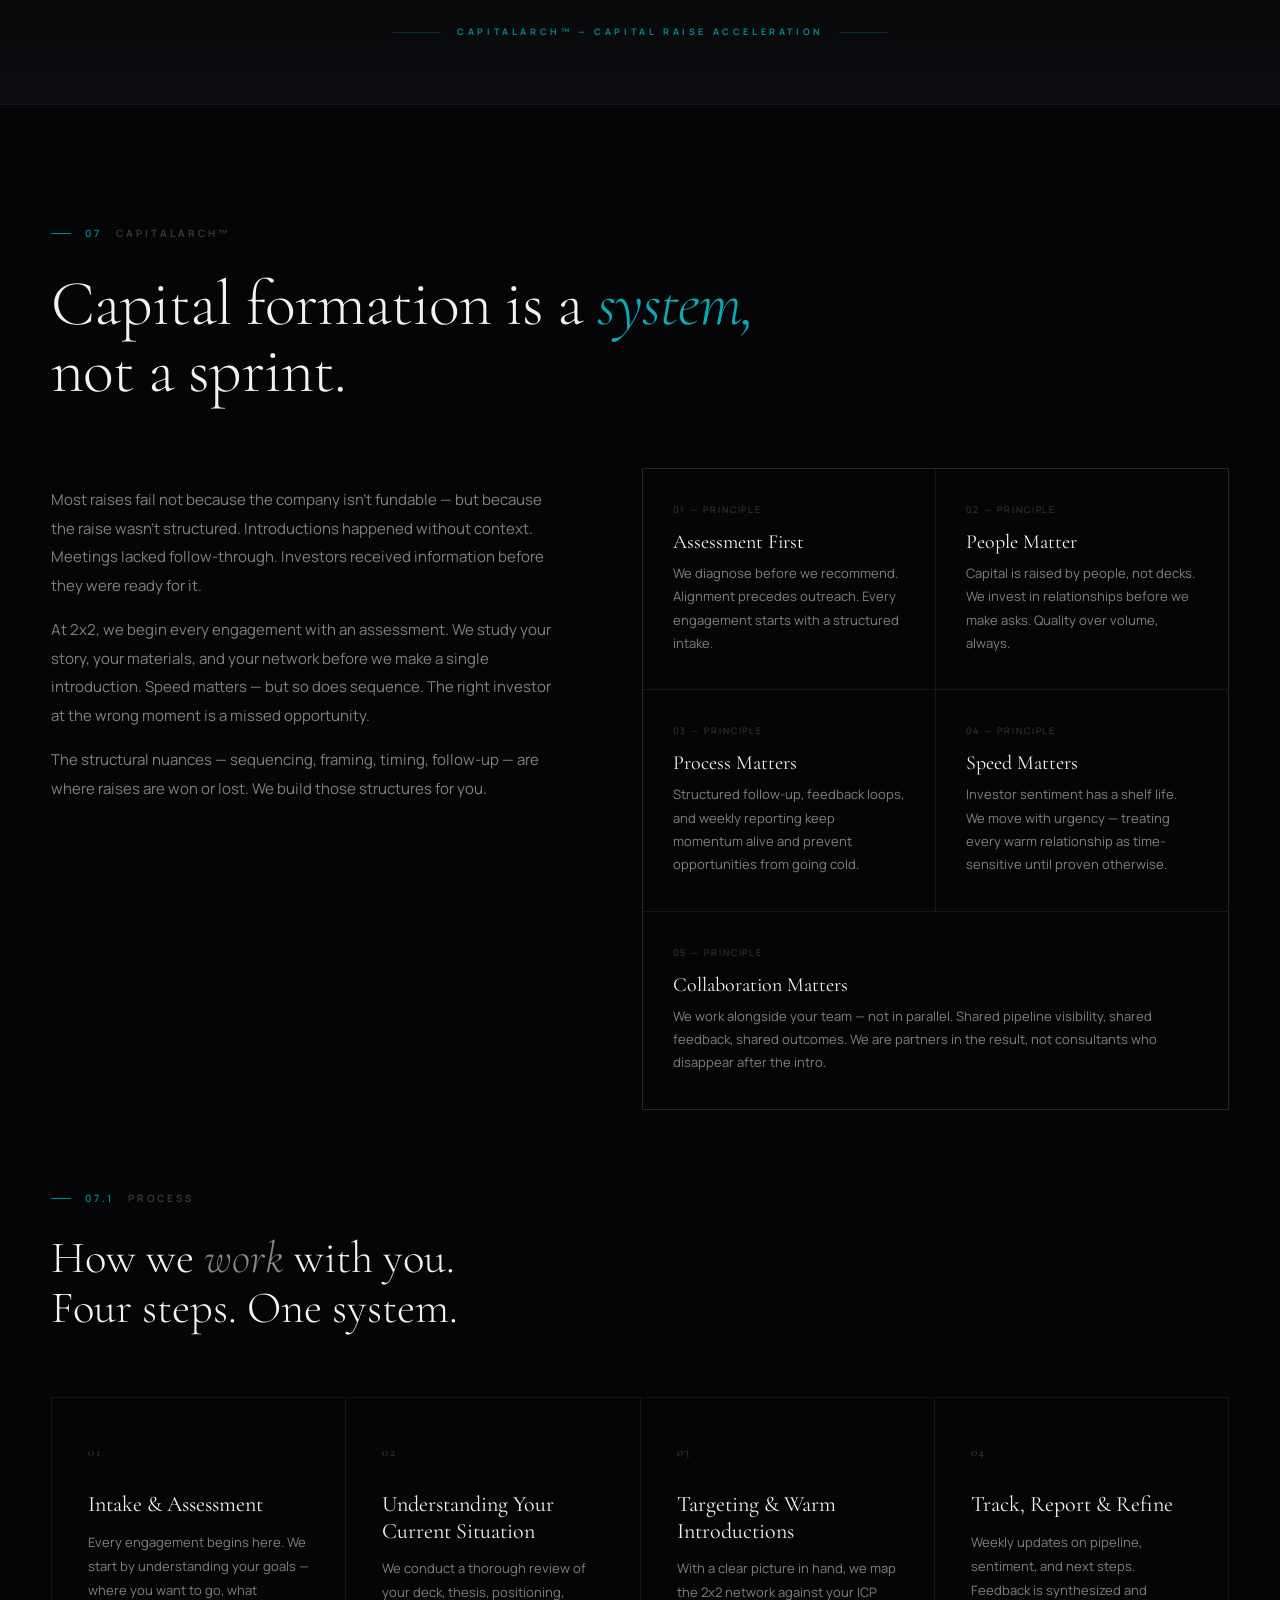
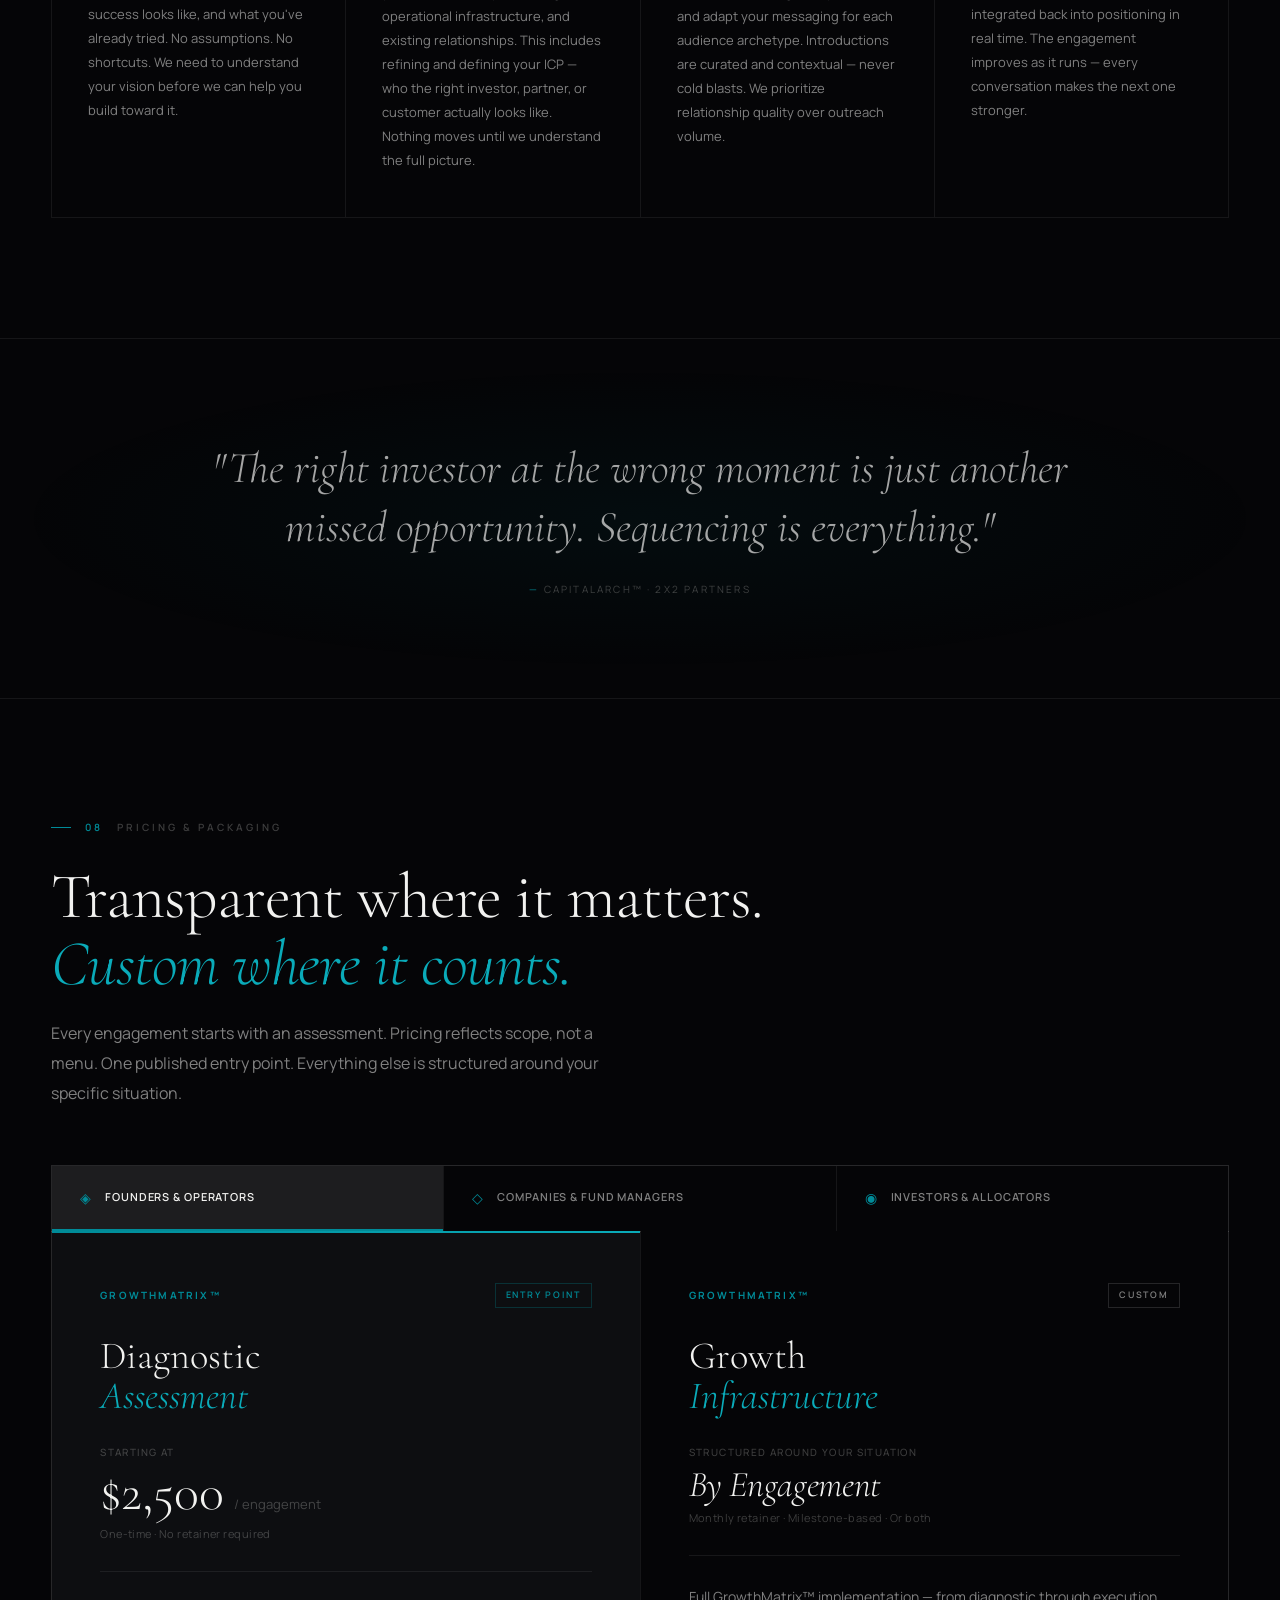
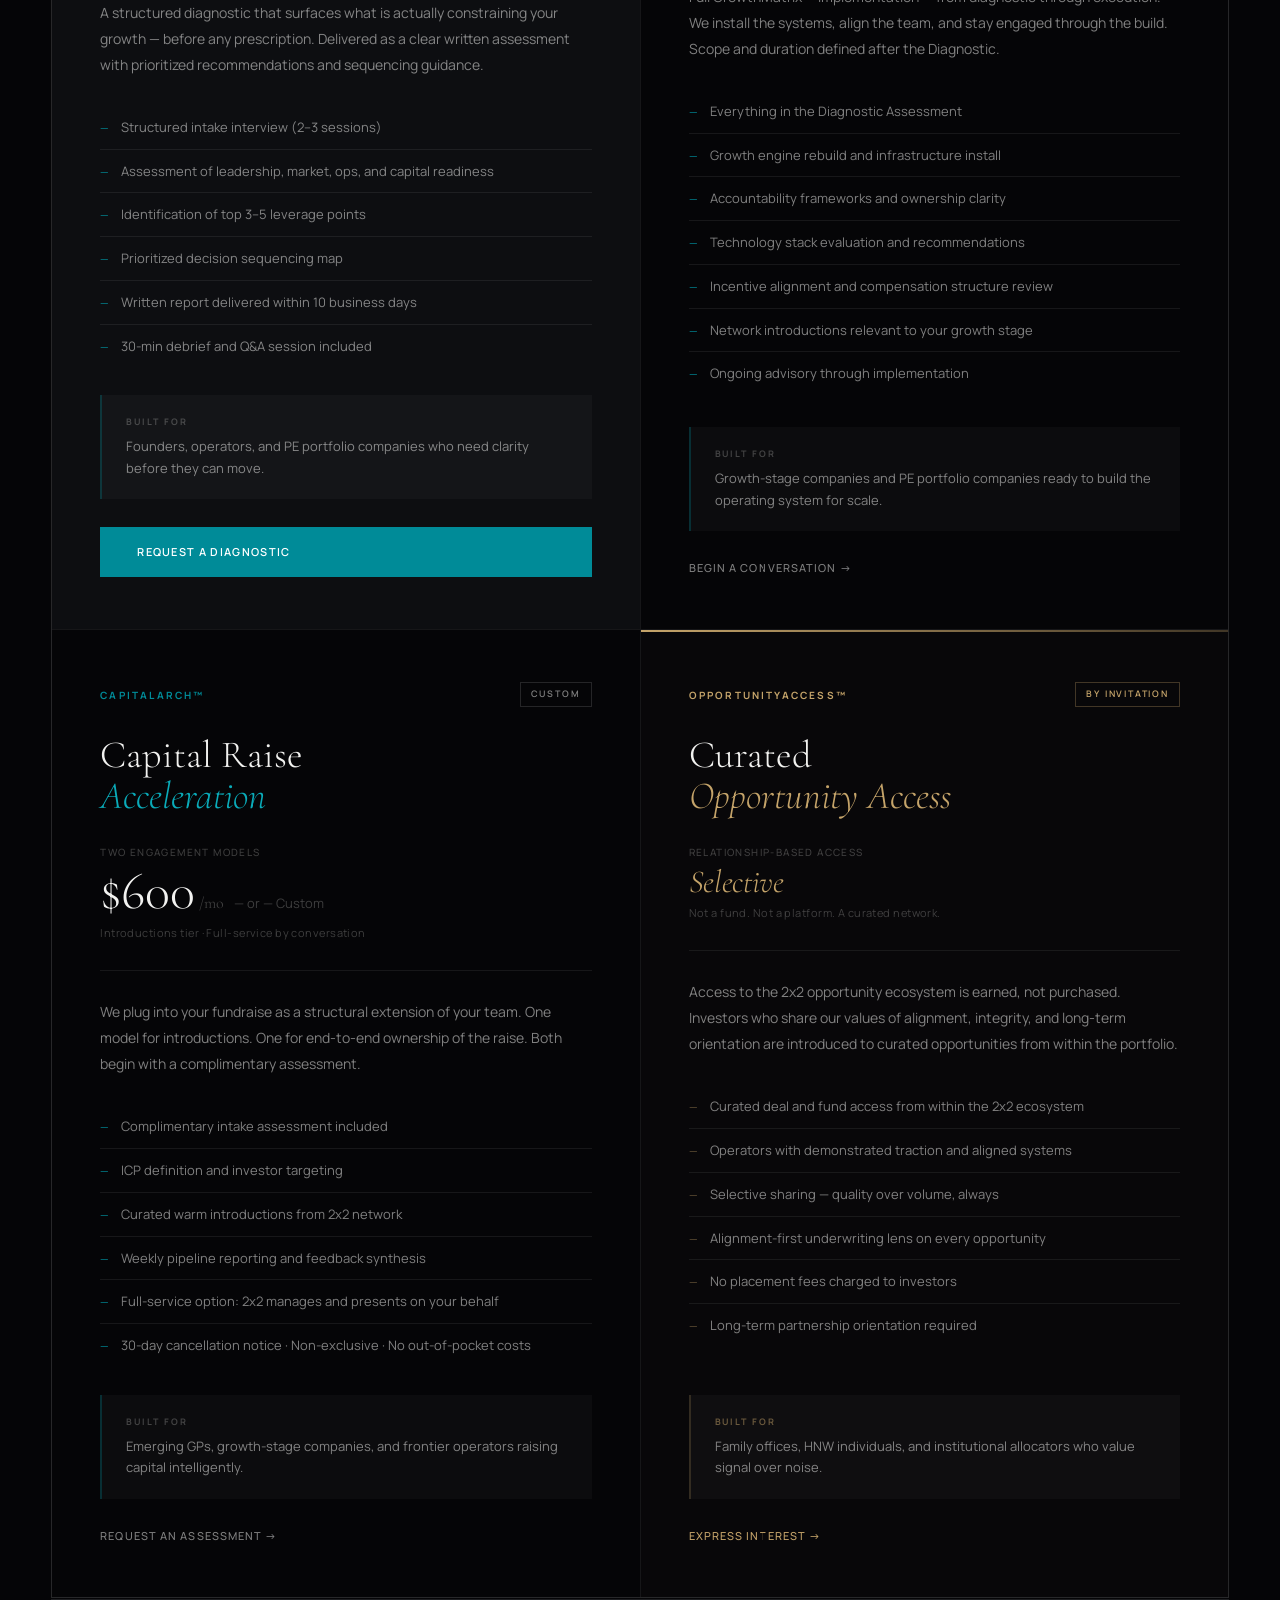
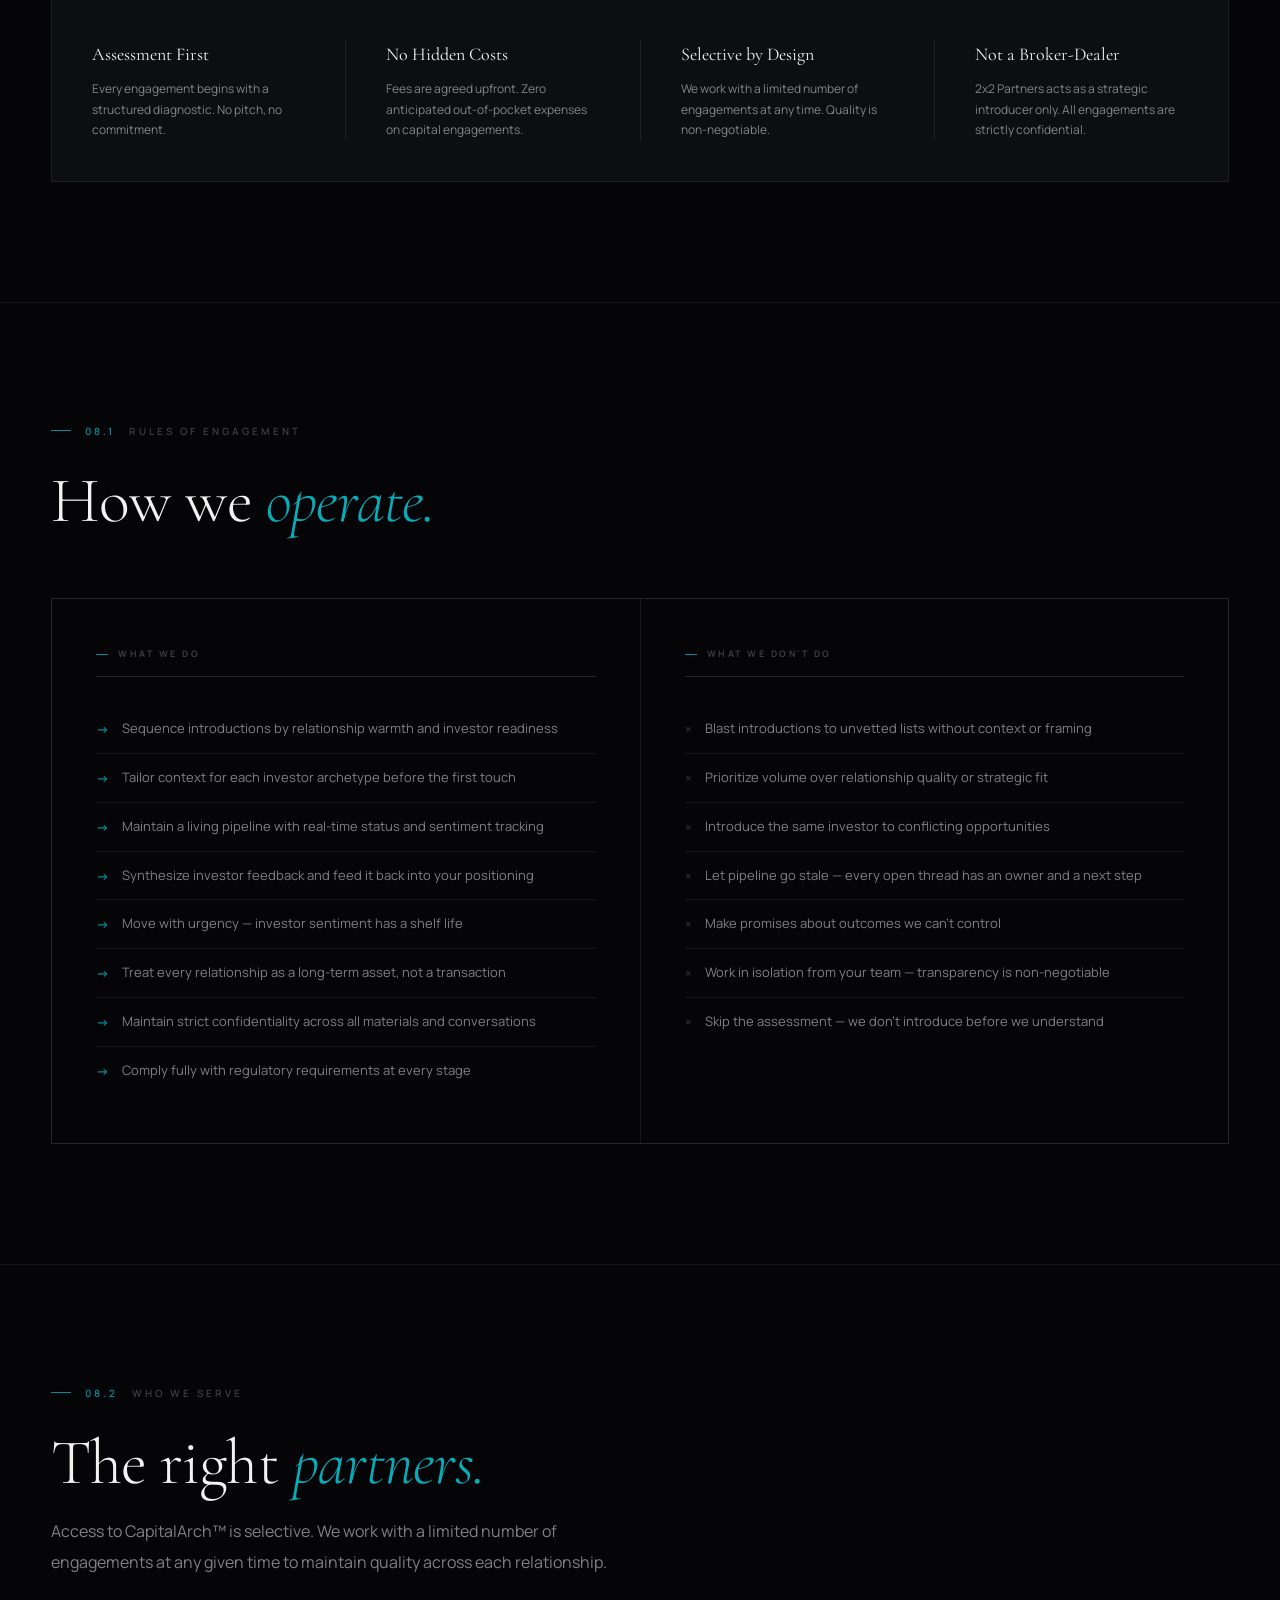
==== commit 84d71212: "Update index.html" ====
--- a/index.html
+++ b/index.html
@@ -735,7 +735,7 @@
       <div class="hero-body">
         <div class="hero-eyebrow">Growth · Capital · Investment</div>
         <h1>Growth Infrastructure<br><em>for Emerging Fund Managers, Founders, and Operators Ready to Scale.</em></h1>
-        <p class="hero-sub">We raise capital for funds, build growth engines for companies, and do it all through AI-enabled systems.</p>
+        <p class="hero-sub">Most firms start with capital. We start with signal. We identify what's actually constraining growth, help resolve it, and architect the capital to fund what's working for founders, operators, fund managers, and the investors who back them.</p>
         <div class="hero-actions">
           <a href="#services" class="btn-prim">Explore Our Work</a>
           <a href="#contact" class="btn-ghost">Begin a conversation →</a>
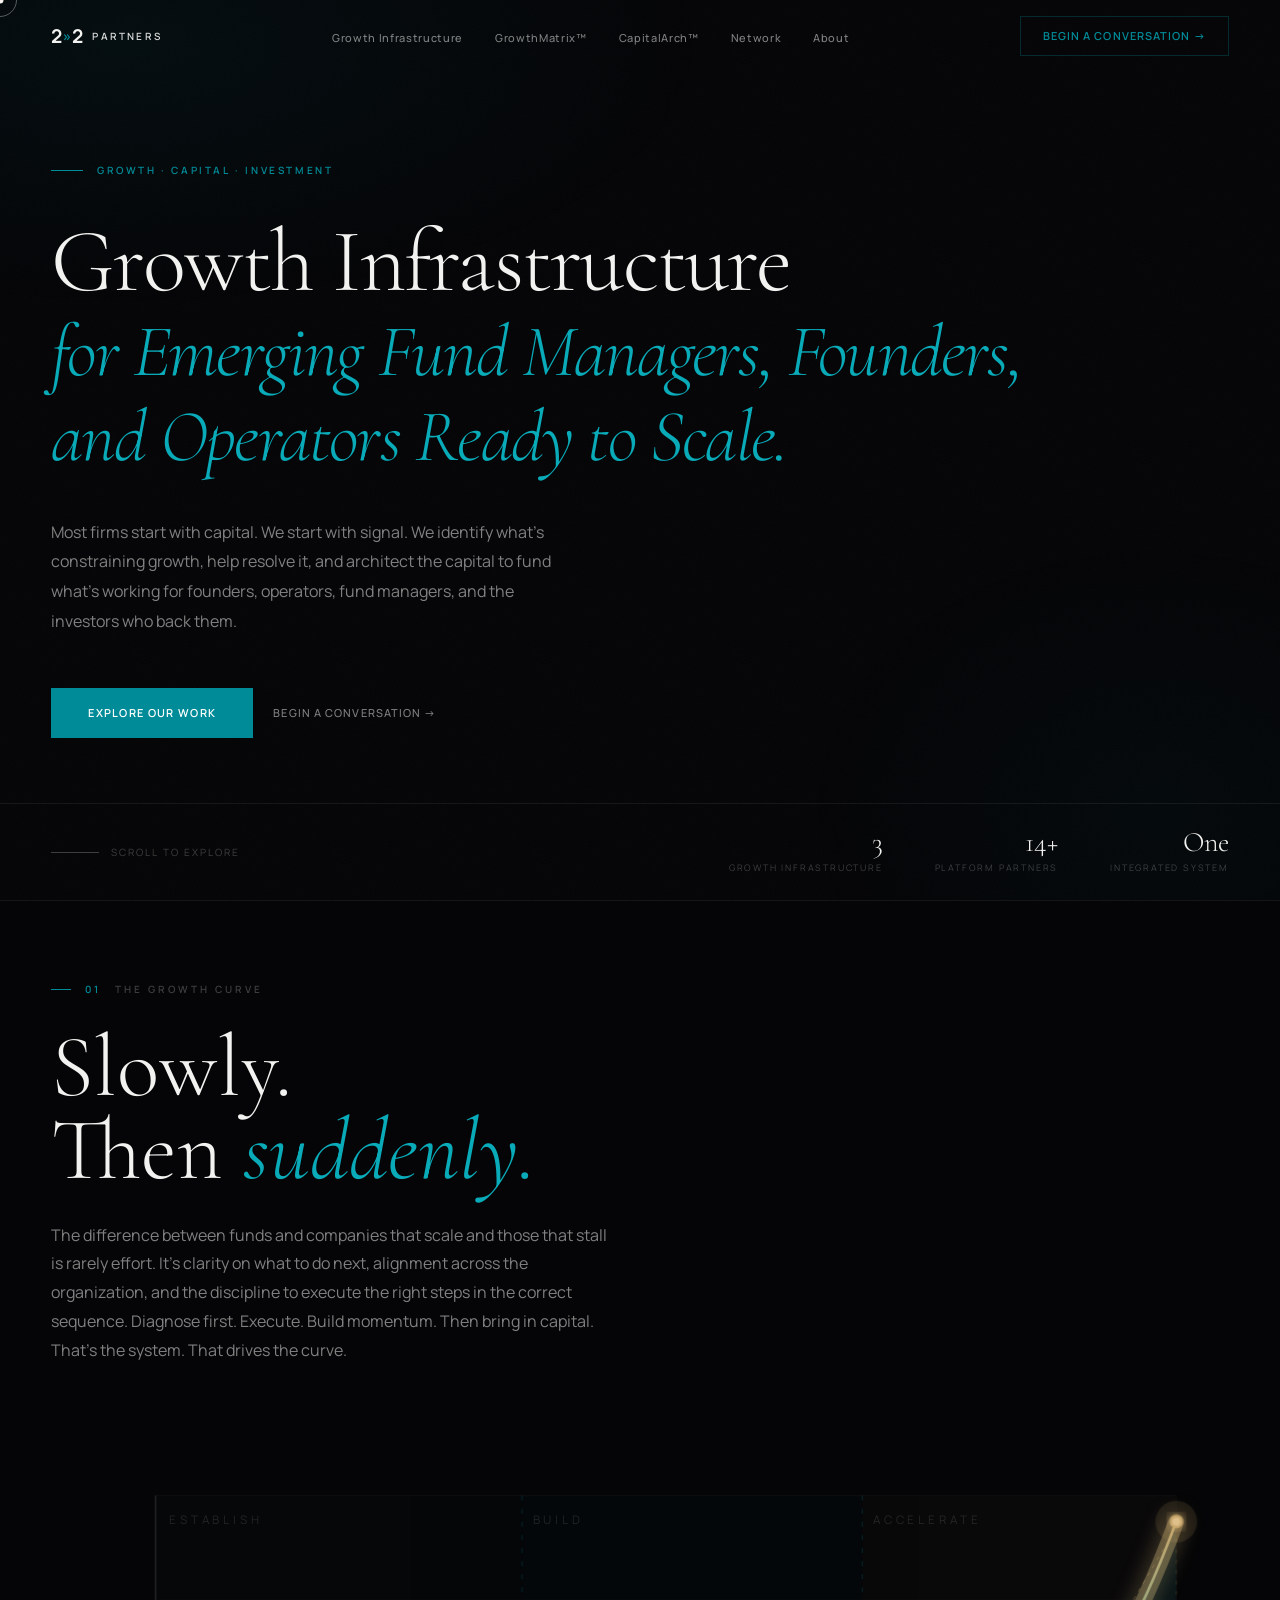
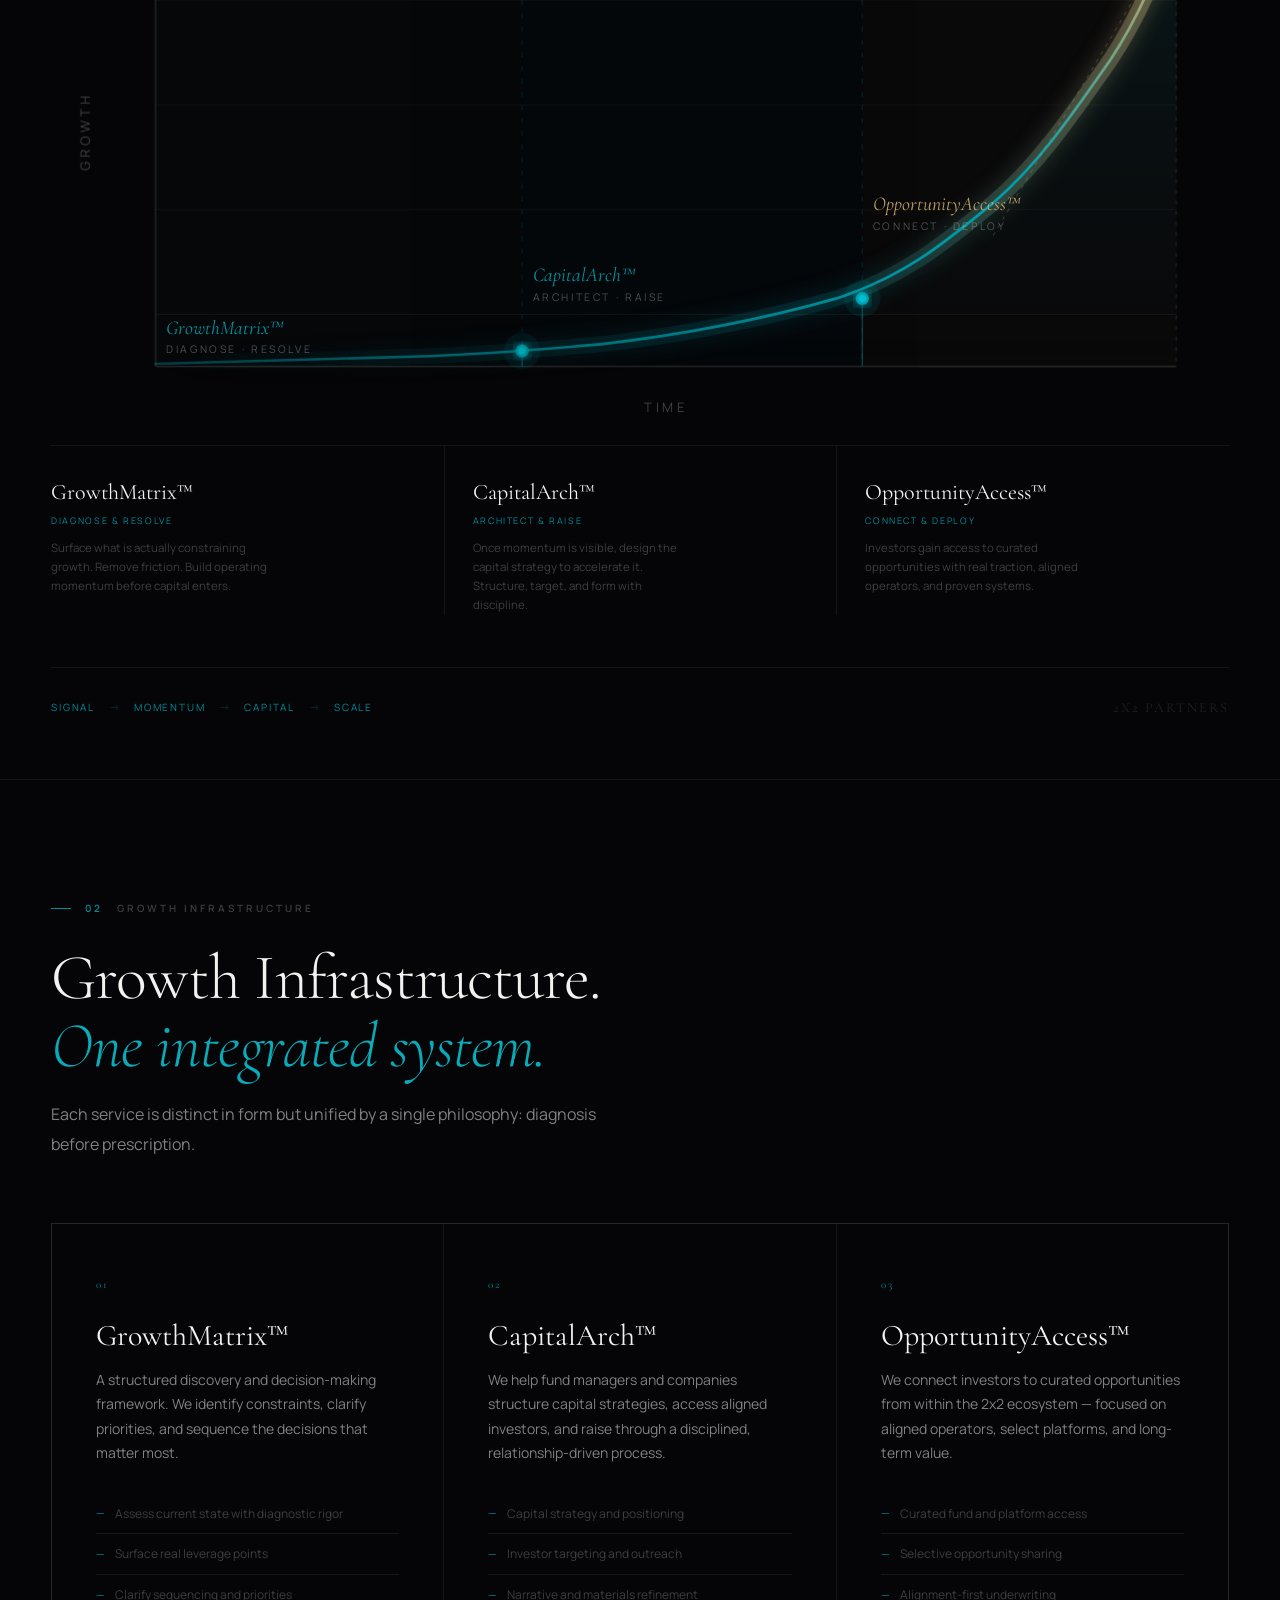
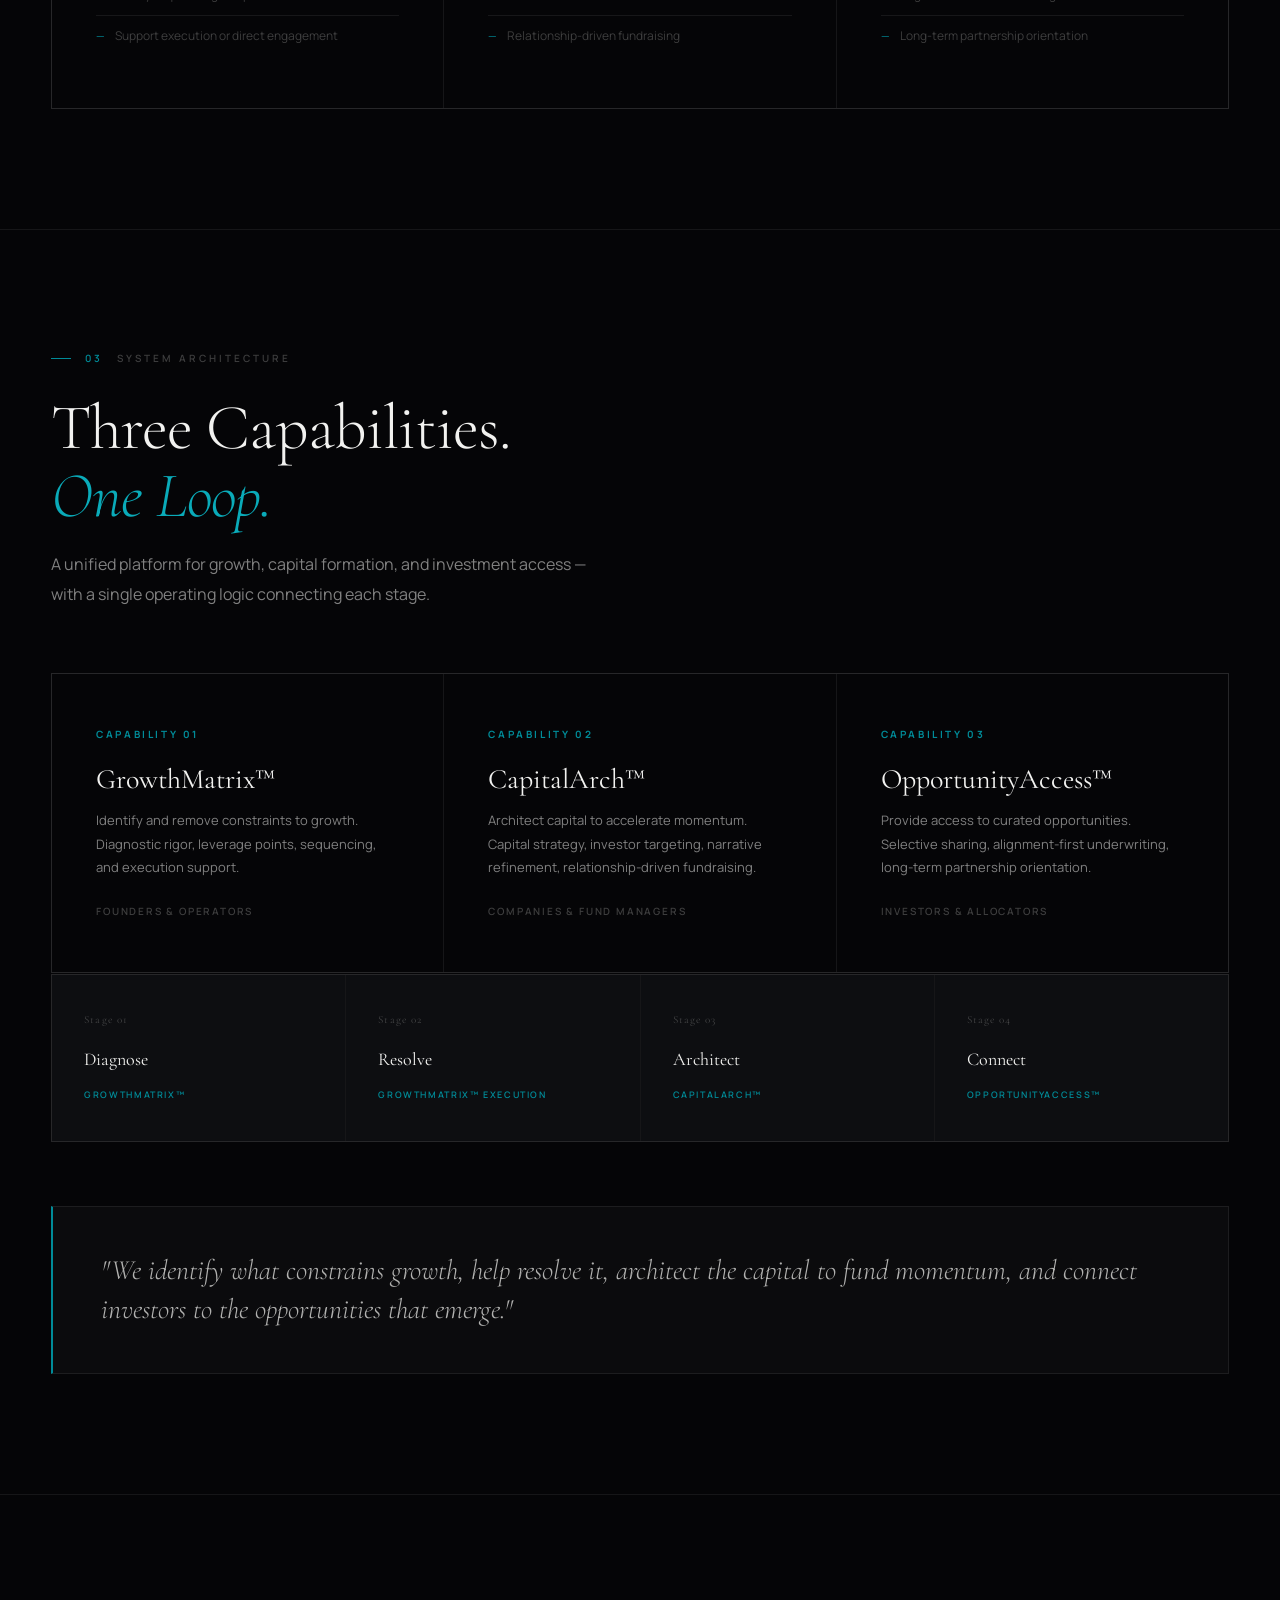
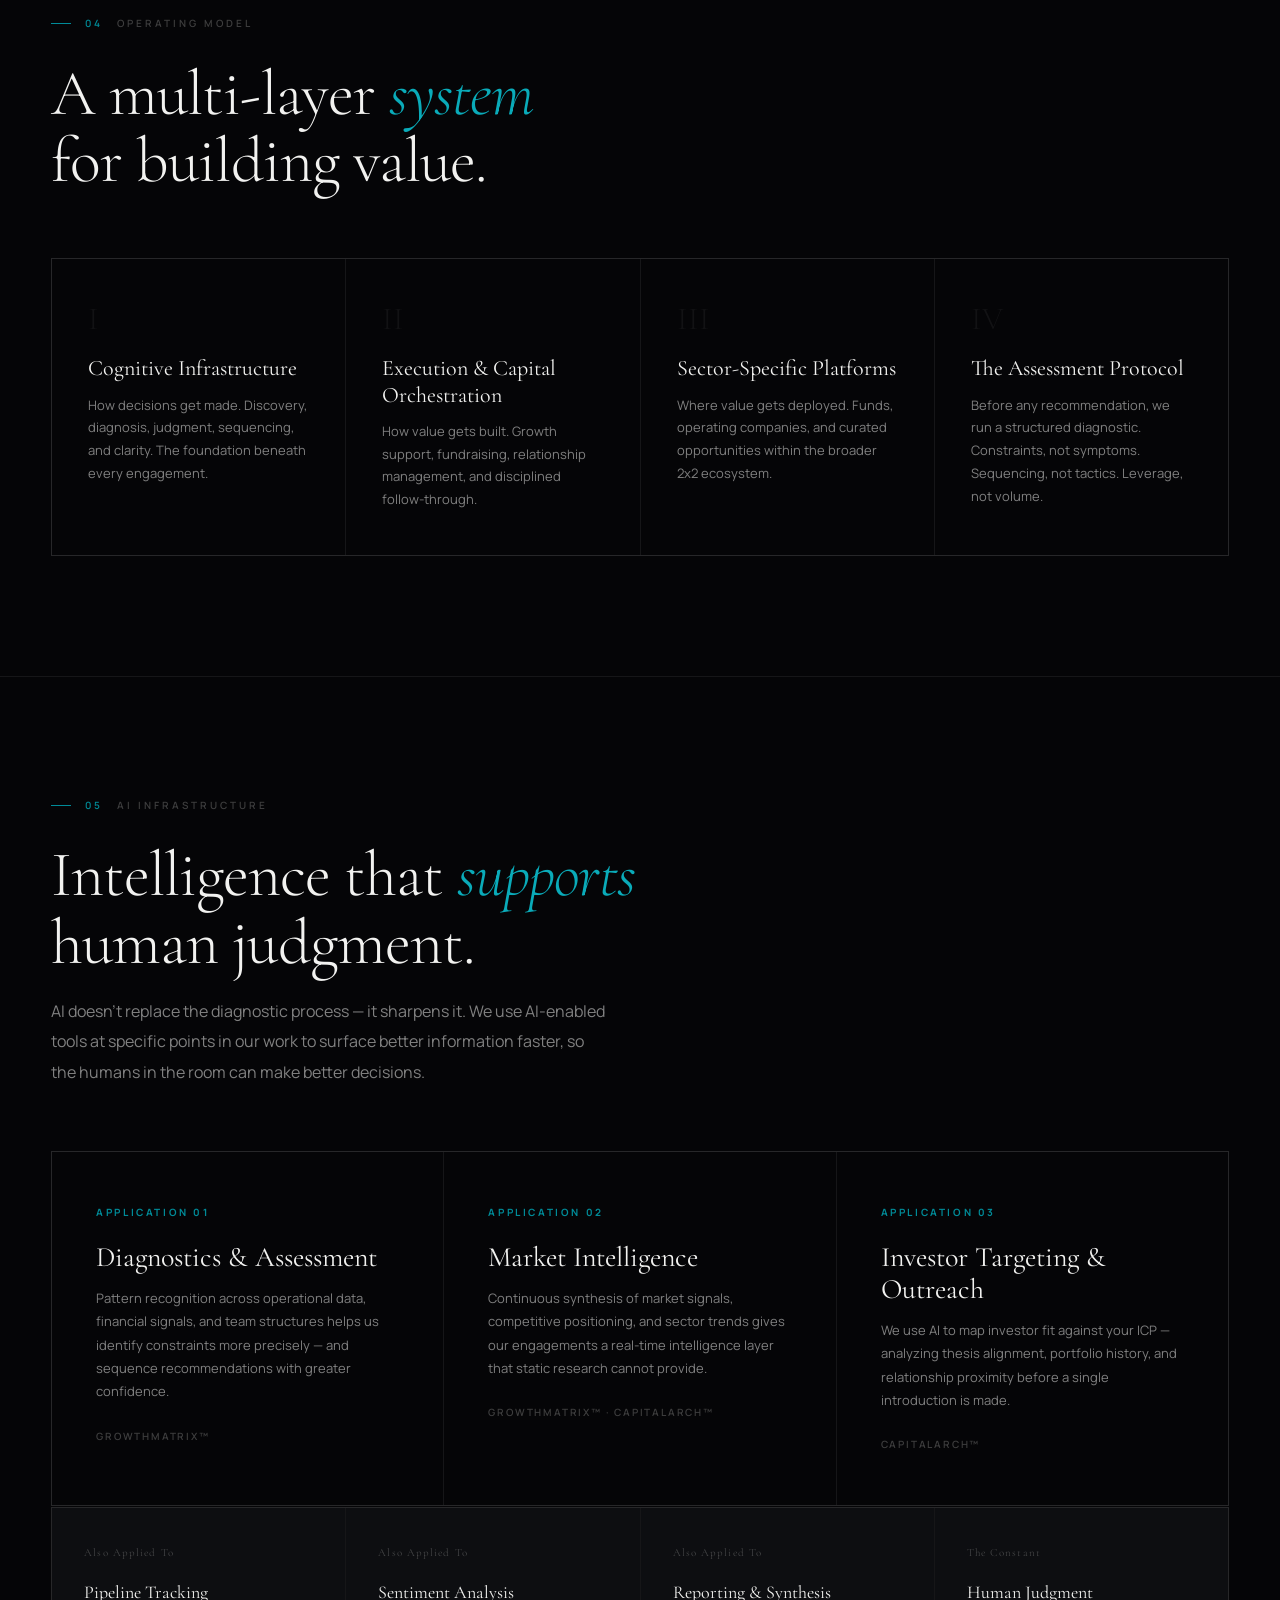
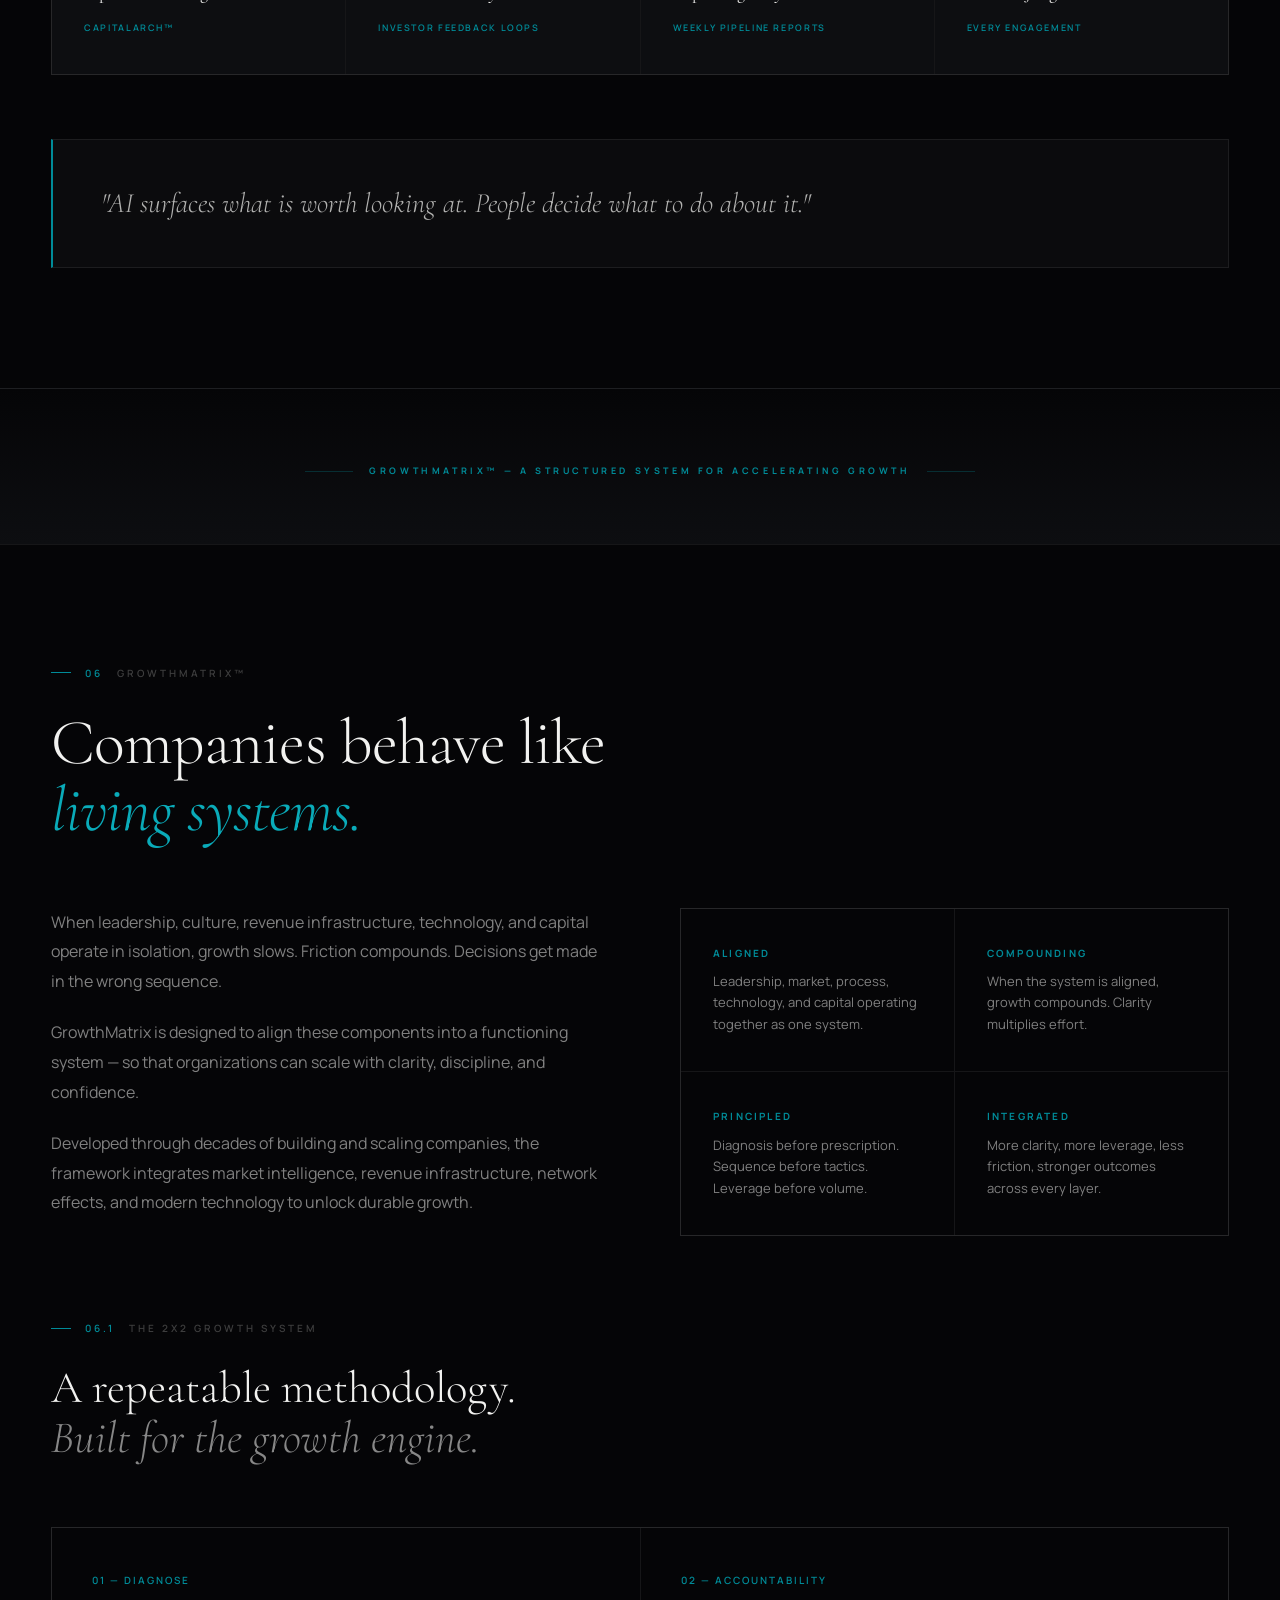
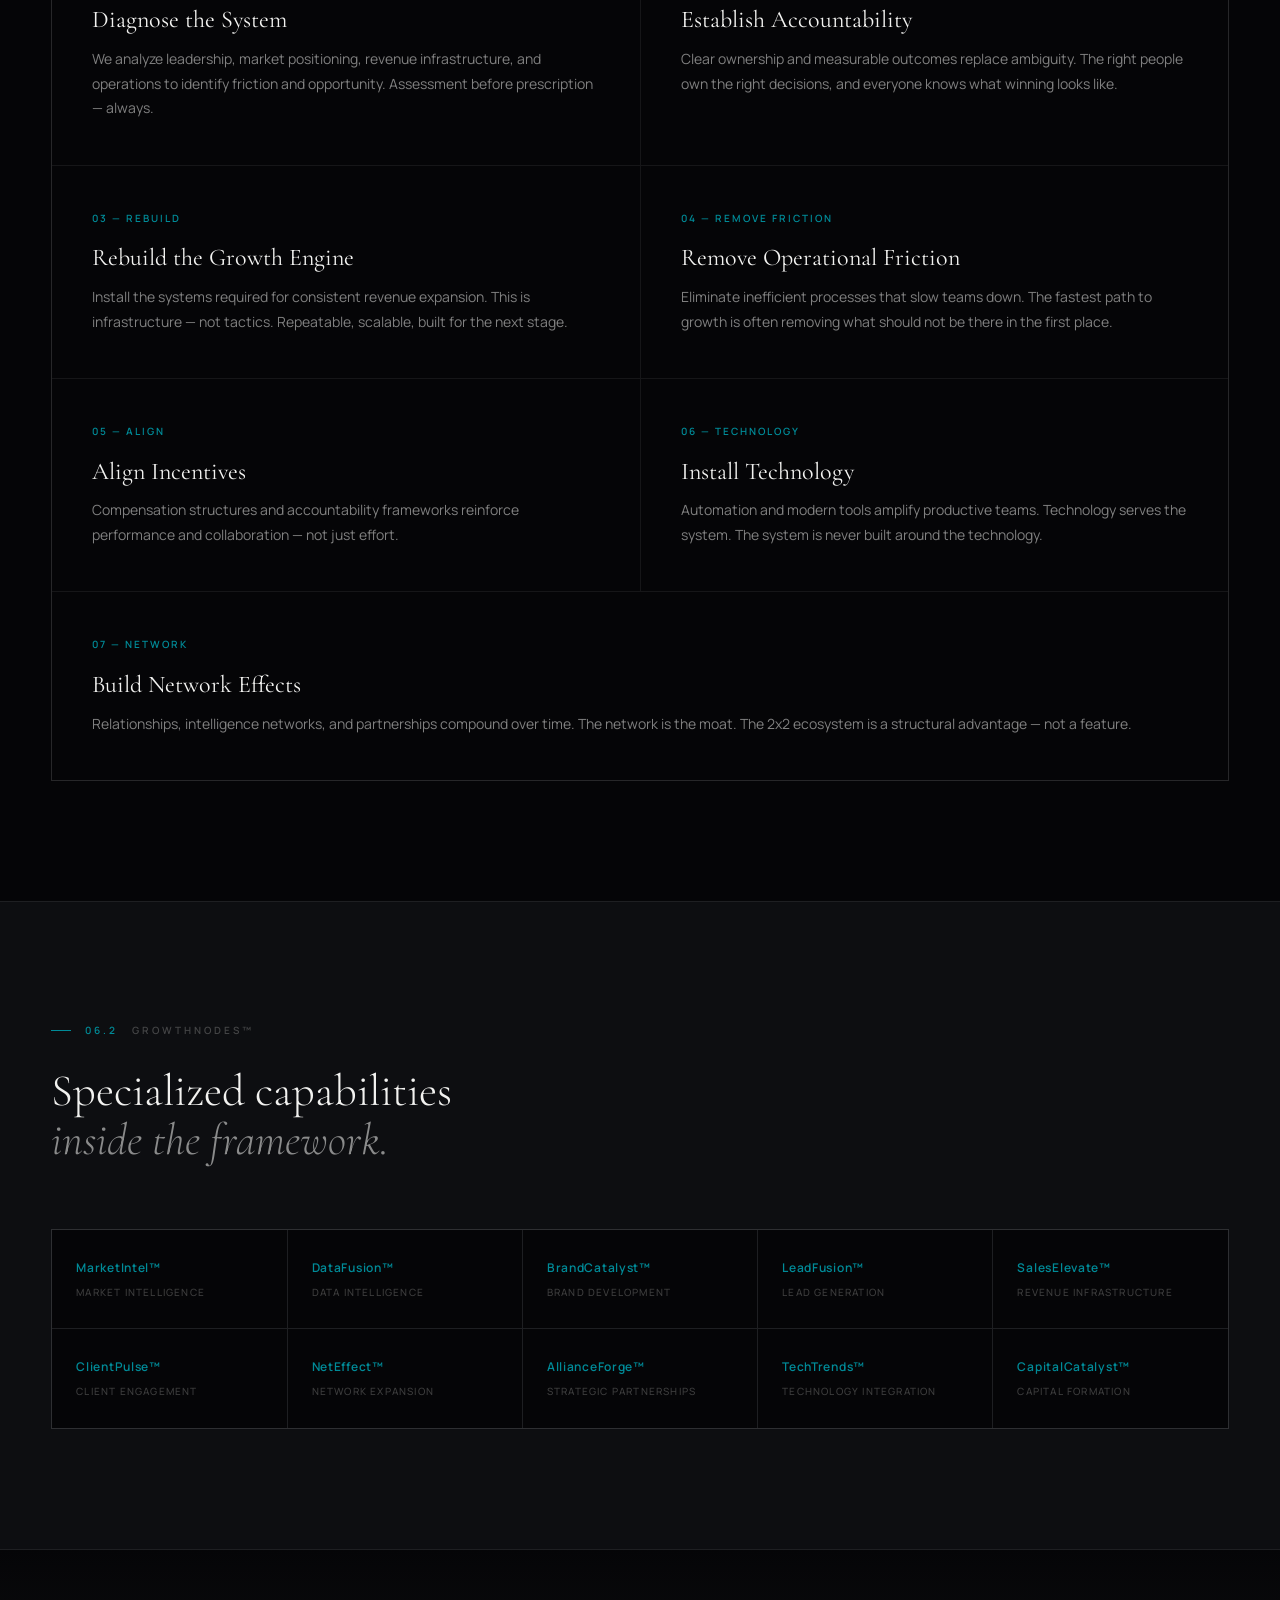
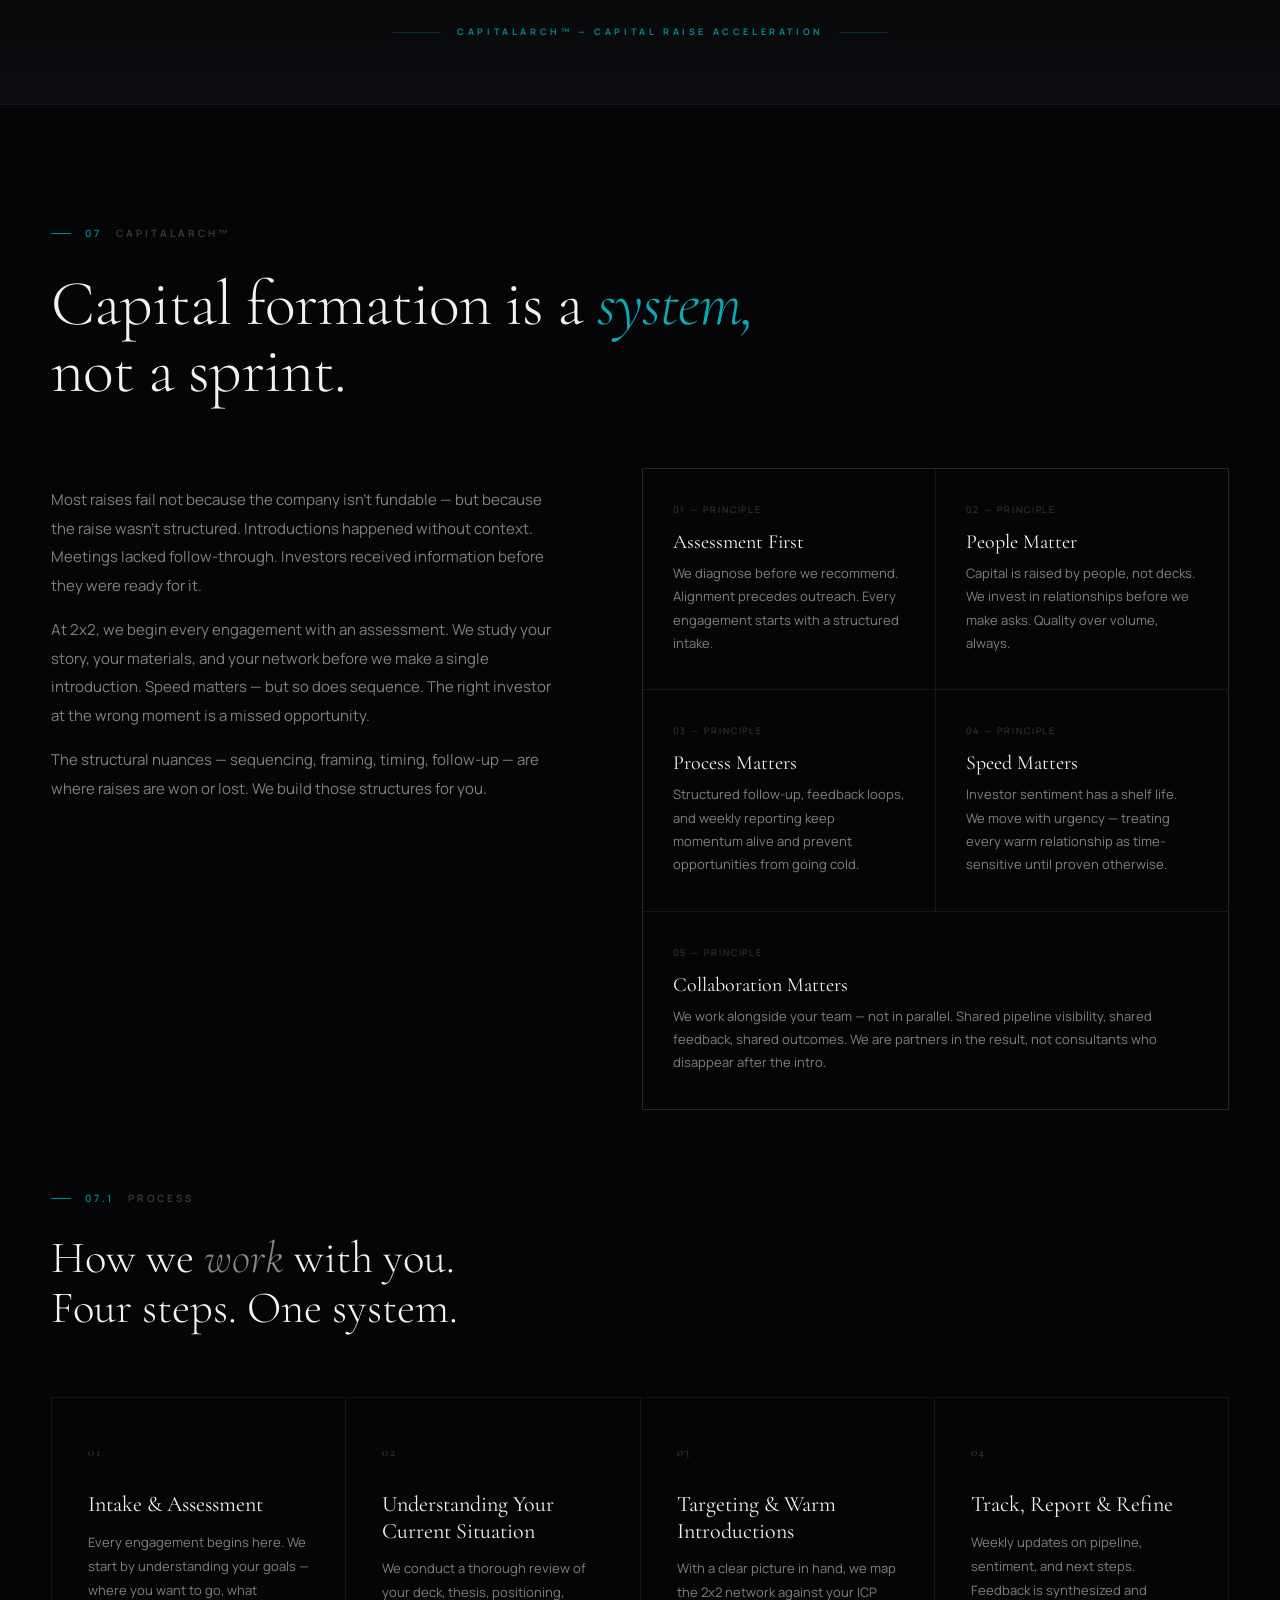
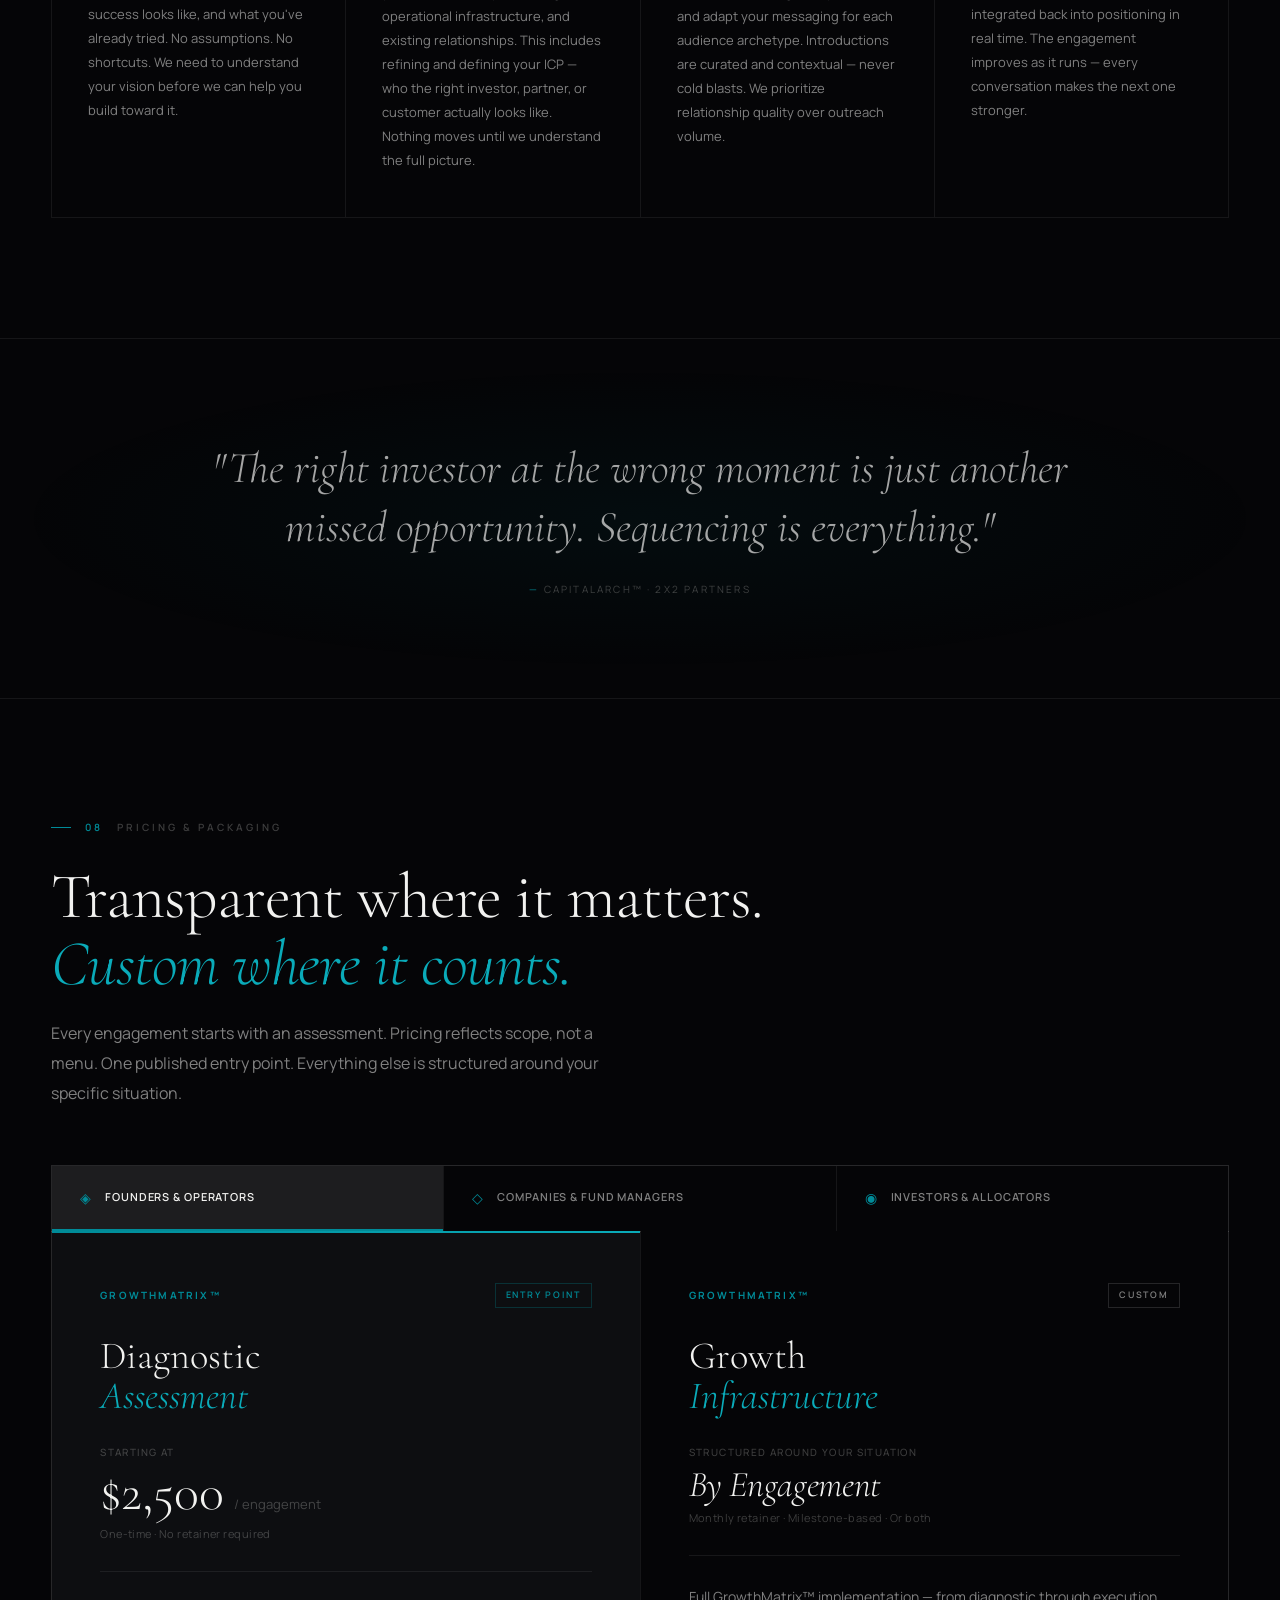
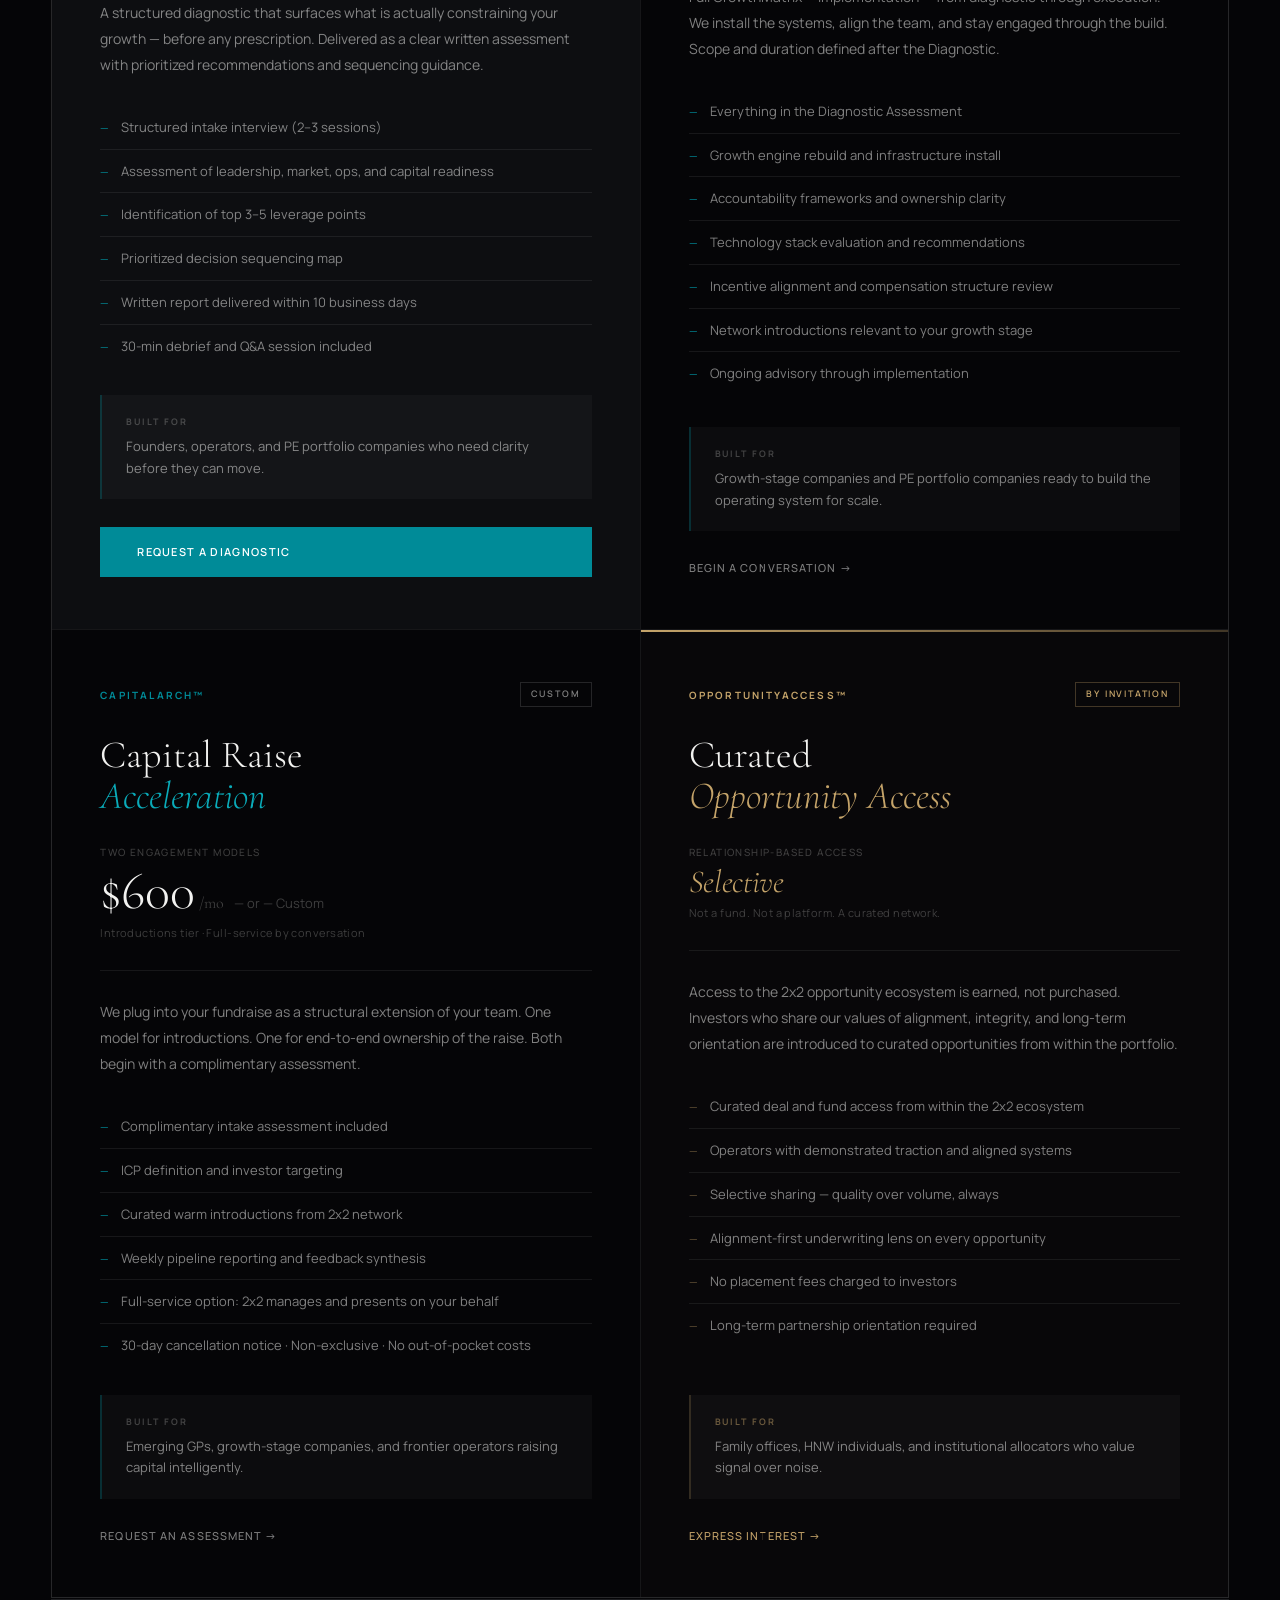
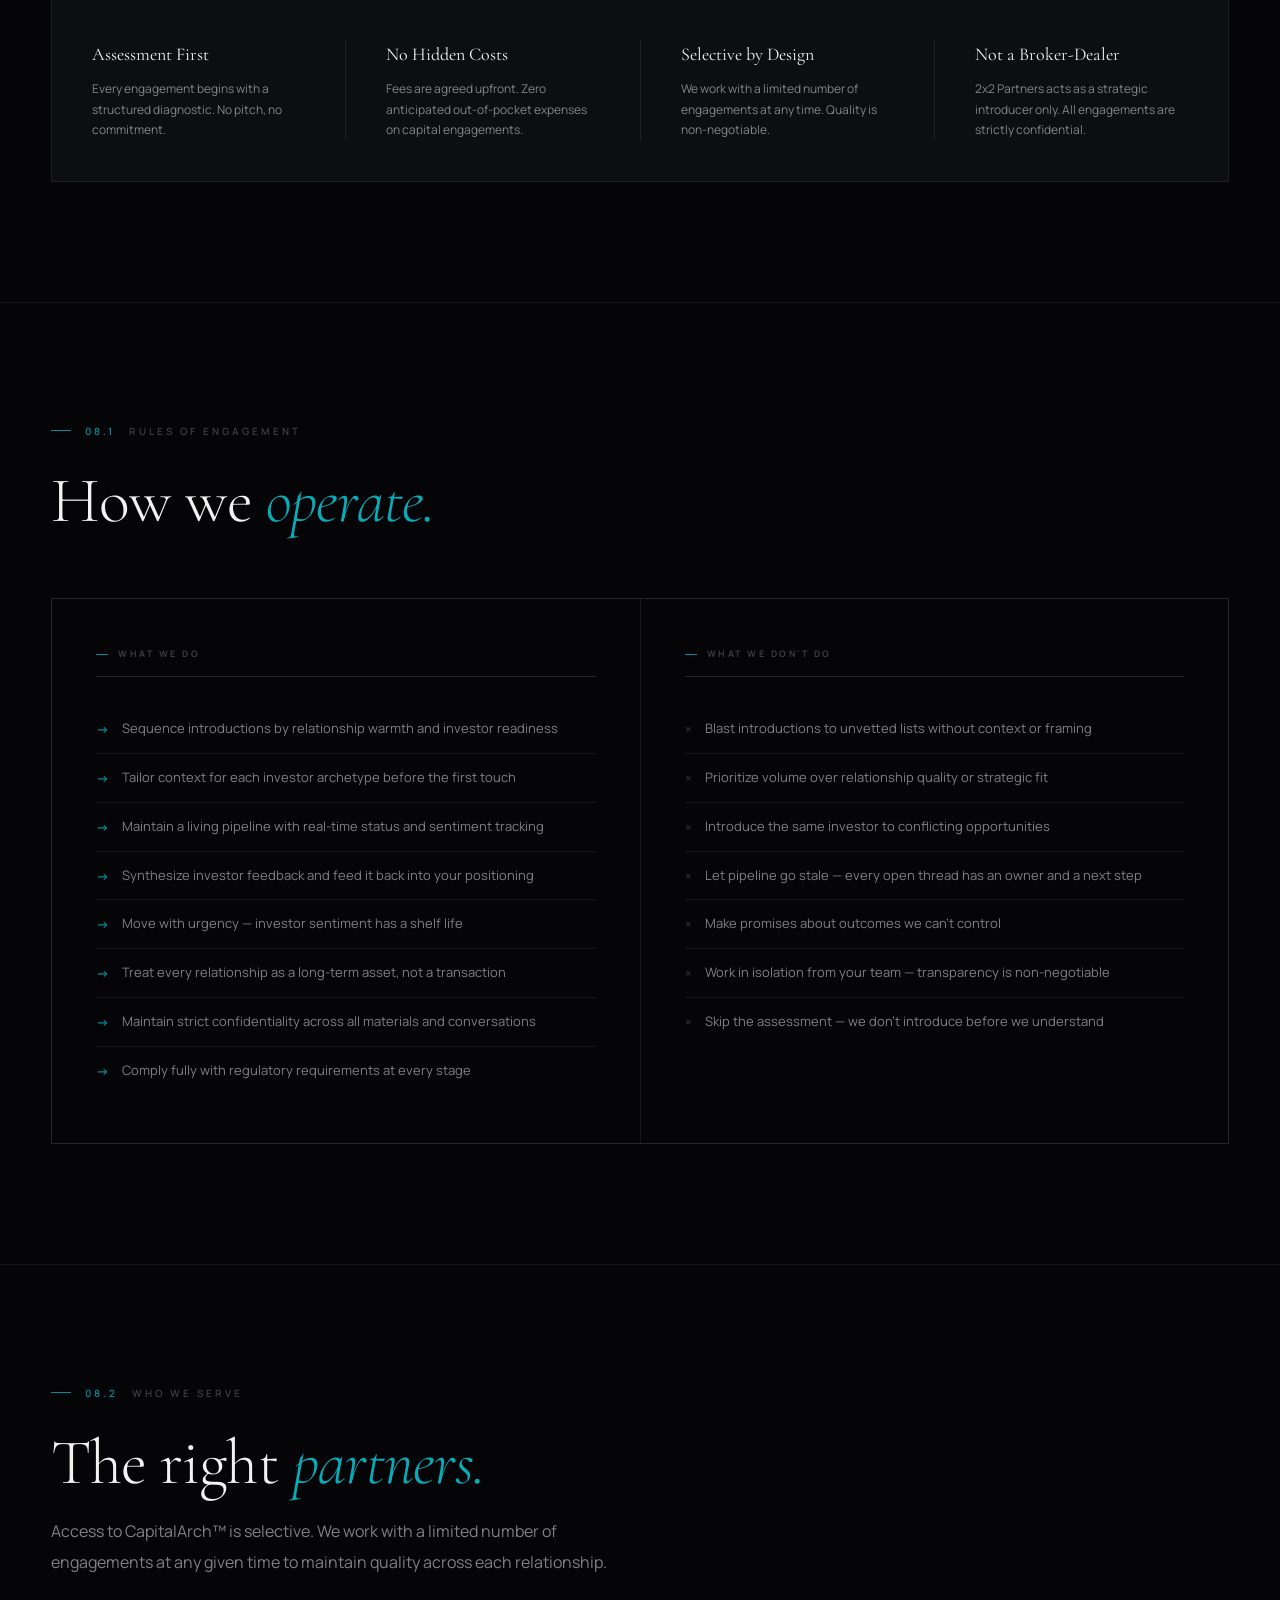
==== commit 90522863: "Fix paragraph formatting in index.html" ====
--- a/index.html
+++ b/index.html
@@ -735,7 +735,7 @@
       <div class="hero-body">
         <div class="hero-eyebrow">Growth · Capital · Investment</div>
         <h1>Growth Infrastructure<br><em>for Emerging Fund Managers, Founders, and Operators Ready to Scale.</em></h1>
-        <p class="hero-sub">Most firms start with capital. We start with signal. We identify what's actually constraining growth, help resolve it, and architect the capital to fund what's working for founders, operators, fund managers, and the investors who back them.</p>
+        <p class="hero-sub">Most firms start with capital. We start with signal. We identify what's constraining growth, help resolve it, and architect the capital to fund what's working for founders, operators, fund managers, and the investors who back them.</p>
         <div class="hero-actions">
           <a href="#services" class="btn-prim">Explore Our Work</a>
           <a href="#contact" class="btn-ghost">Begin a conversation →</a>
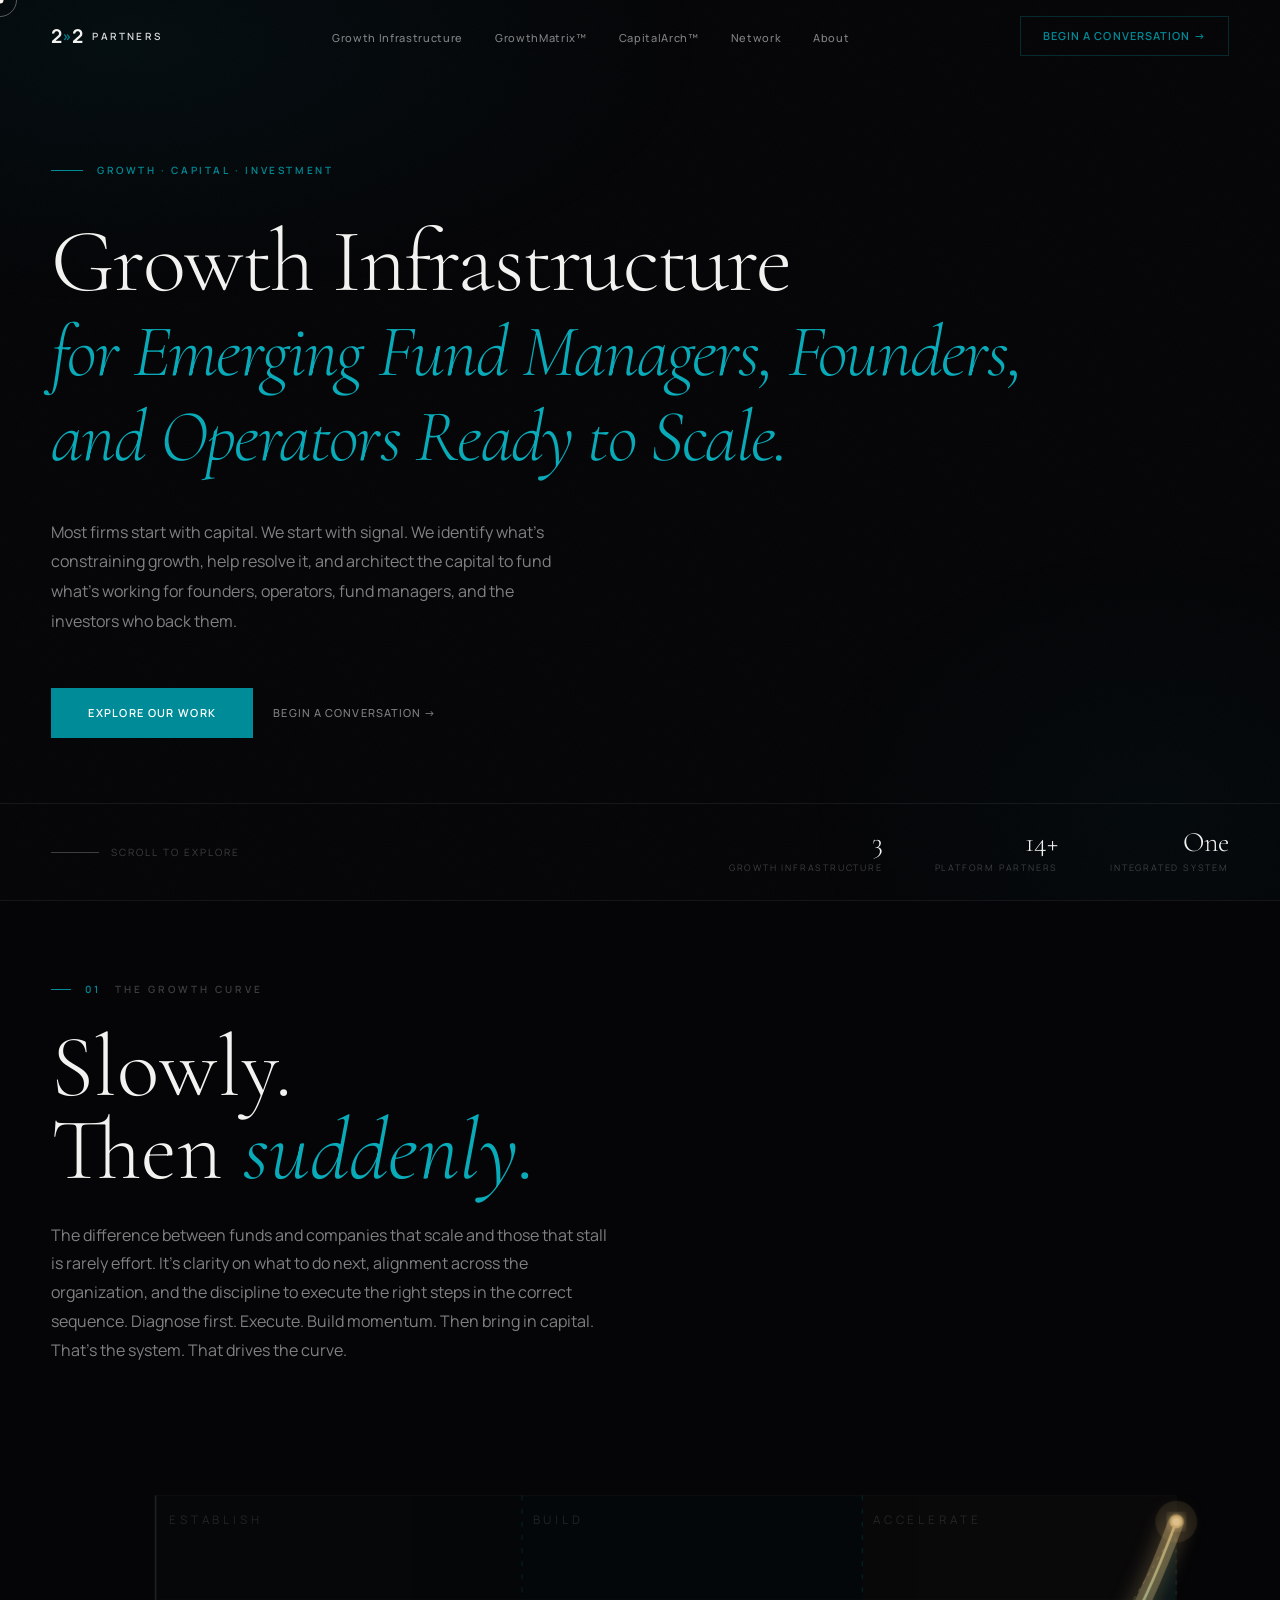
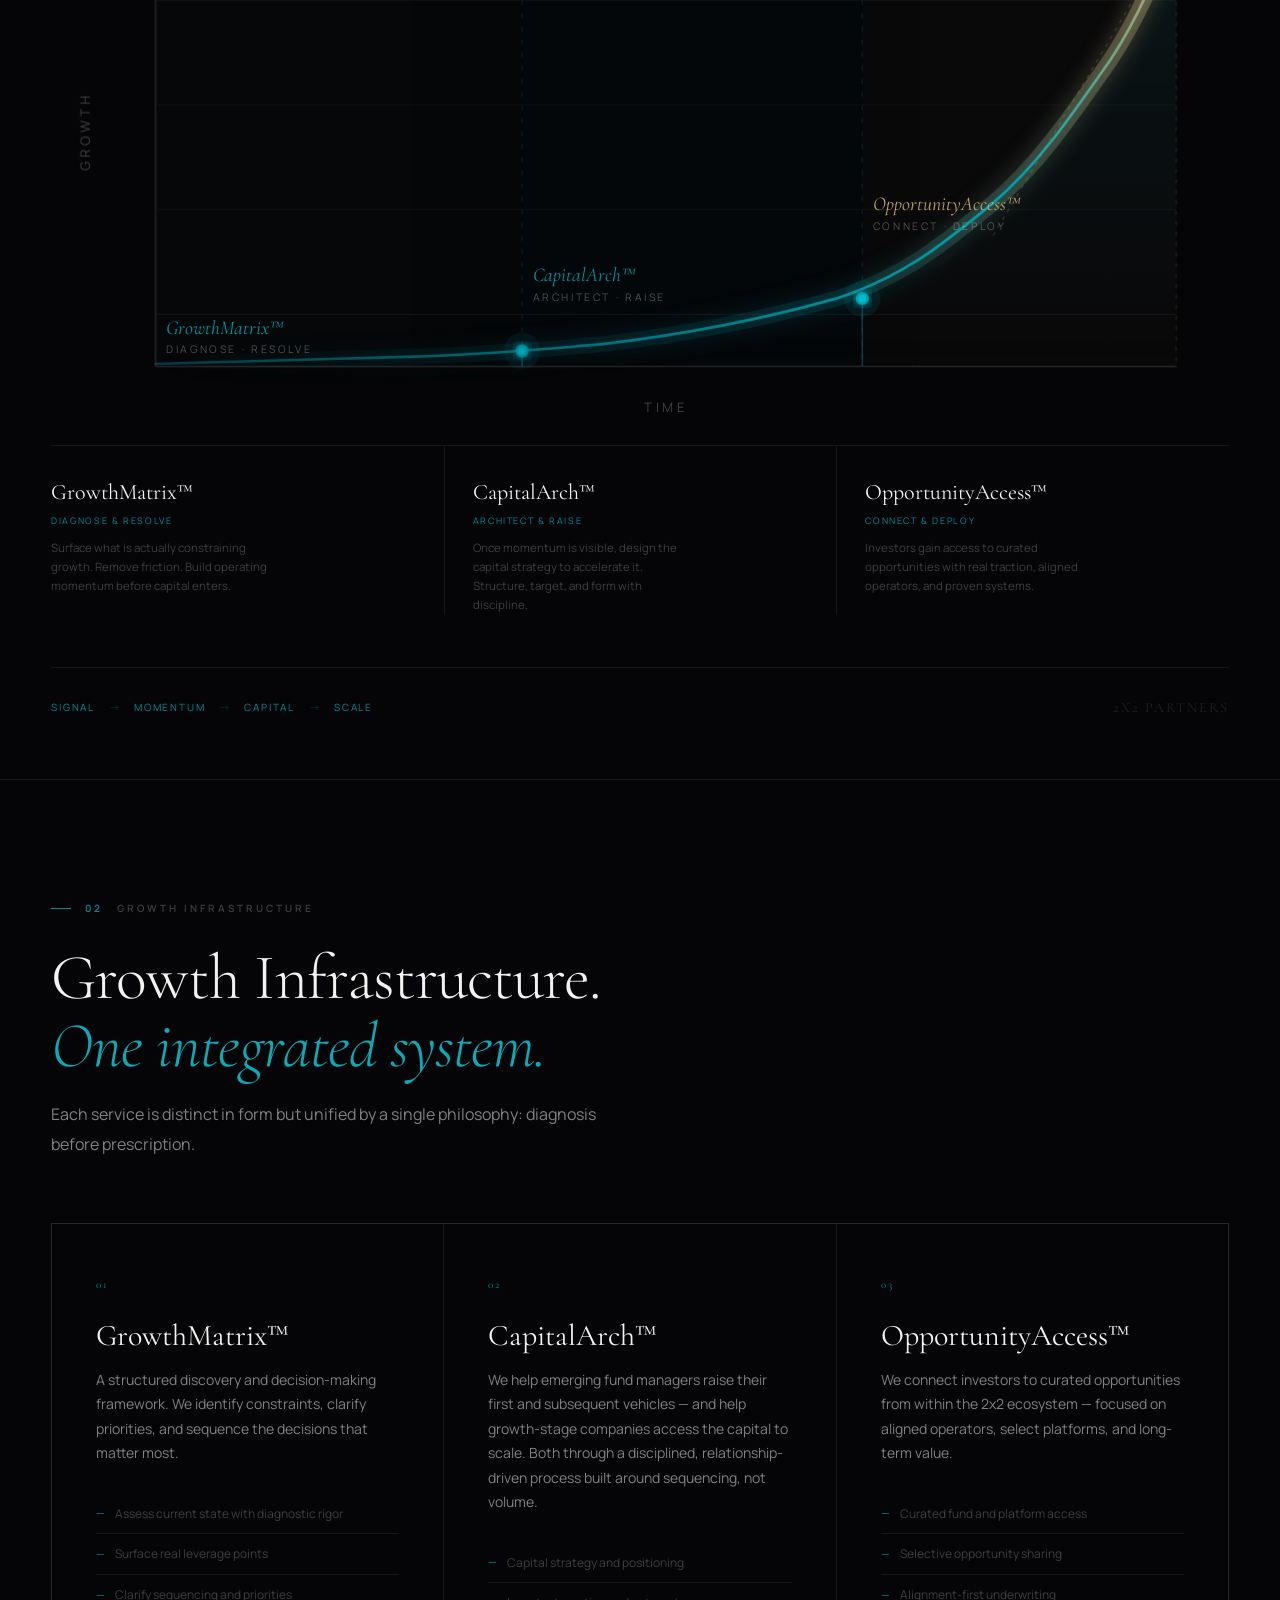
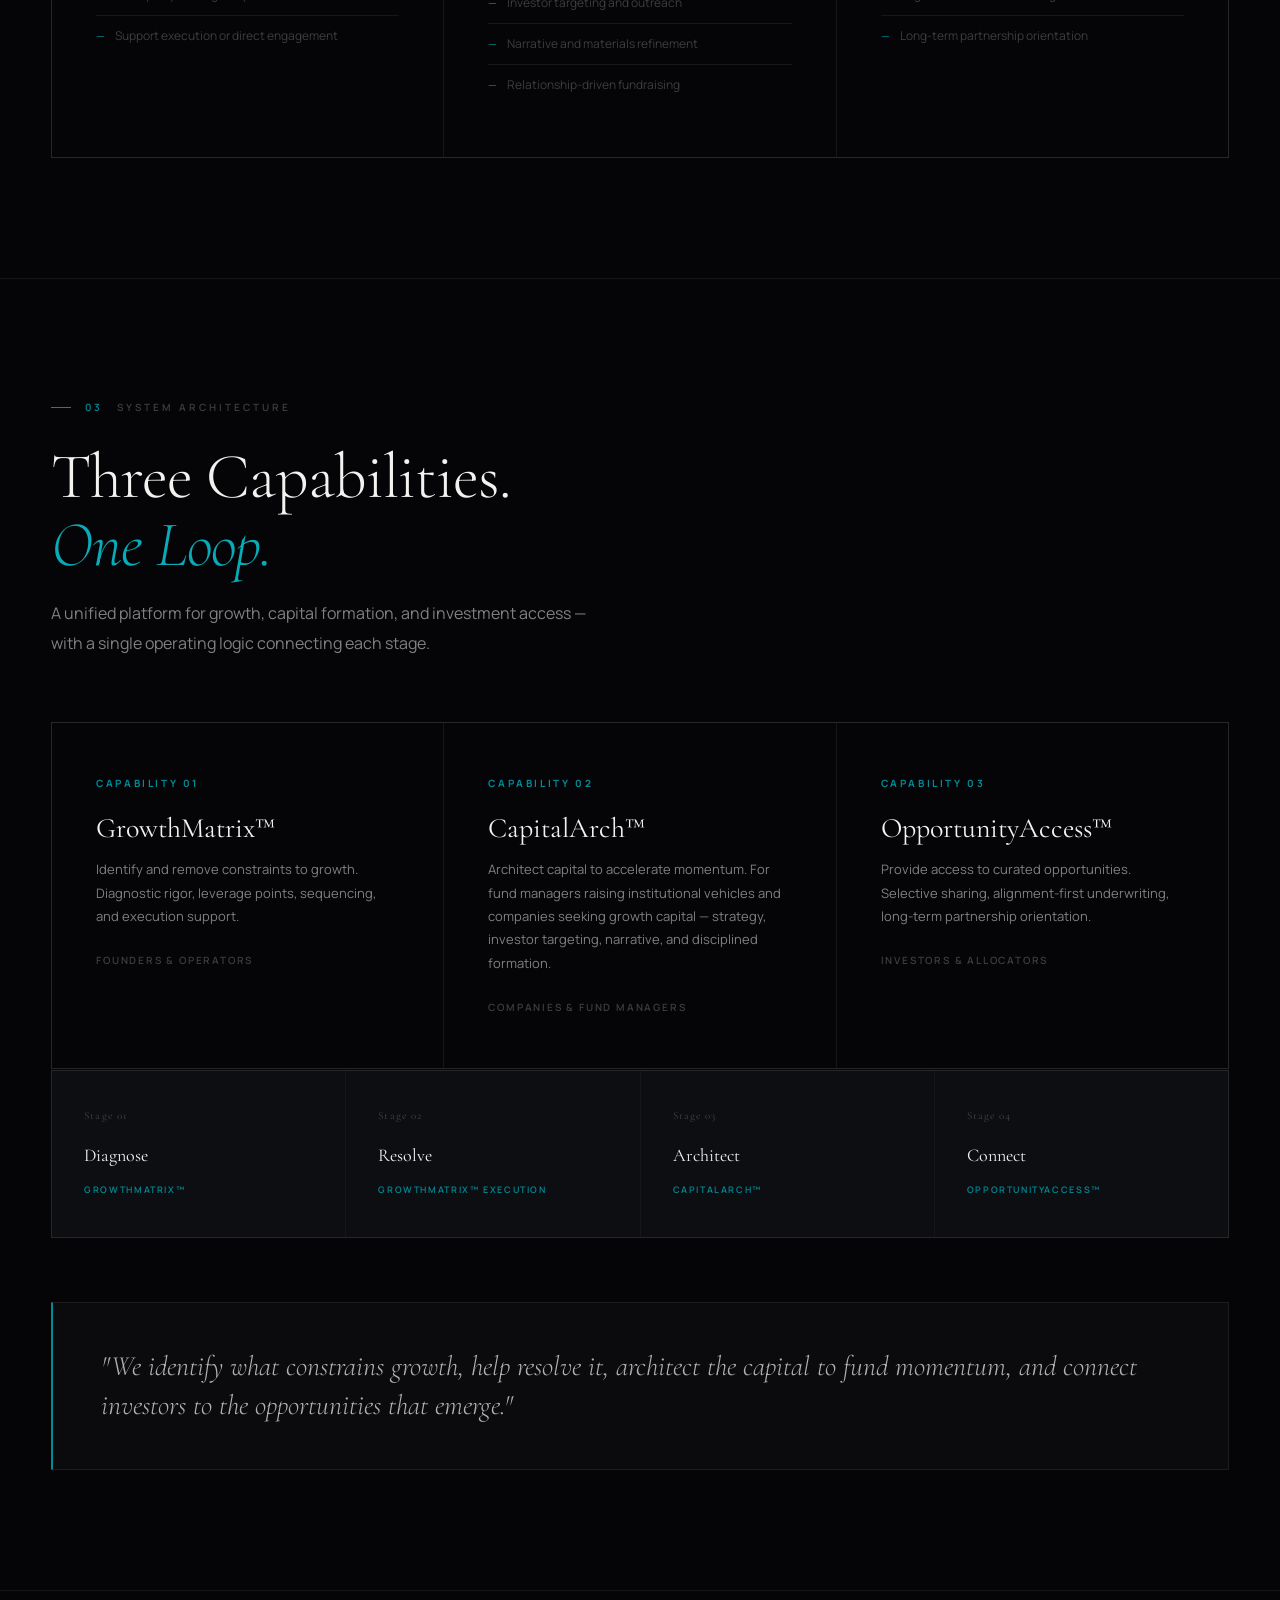
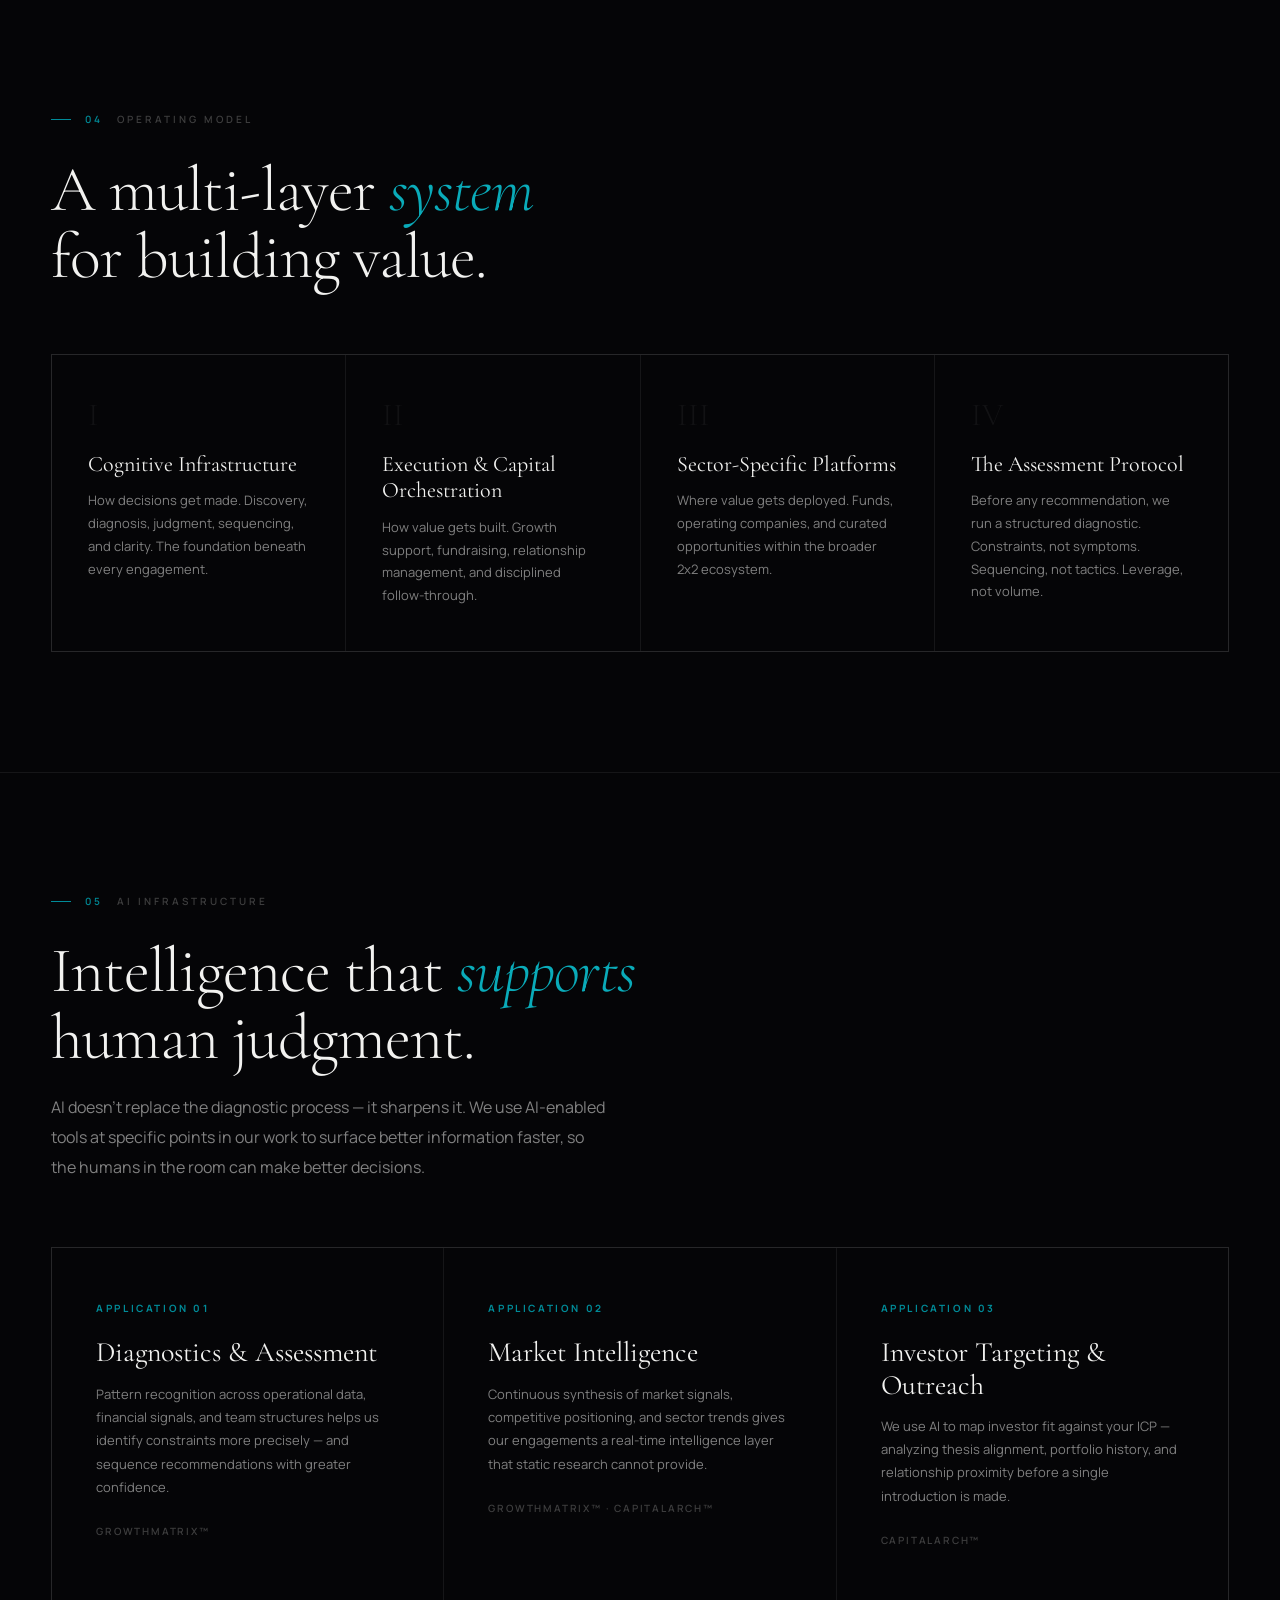
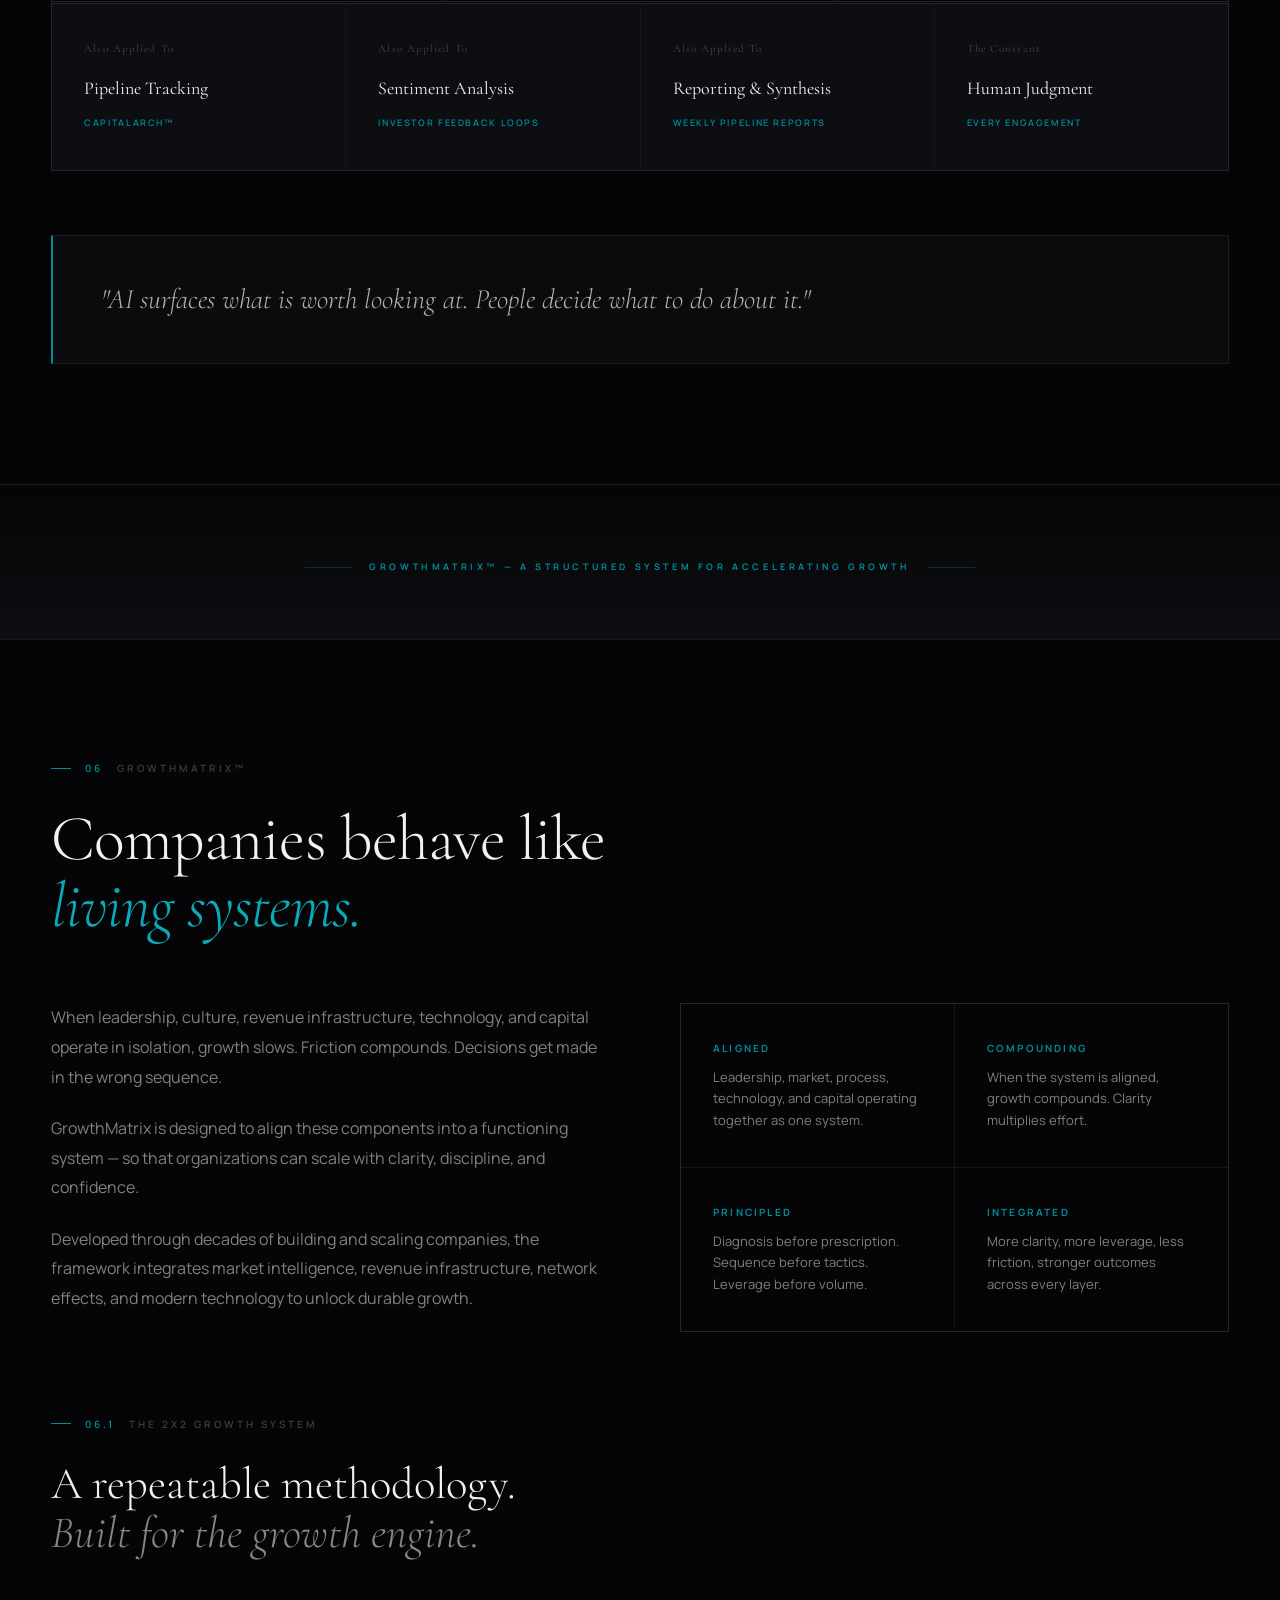
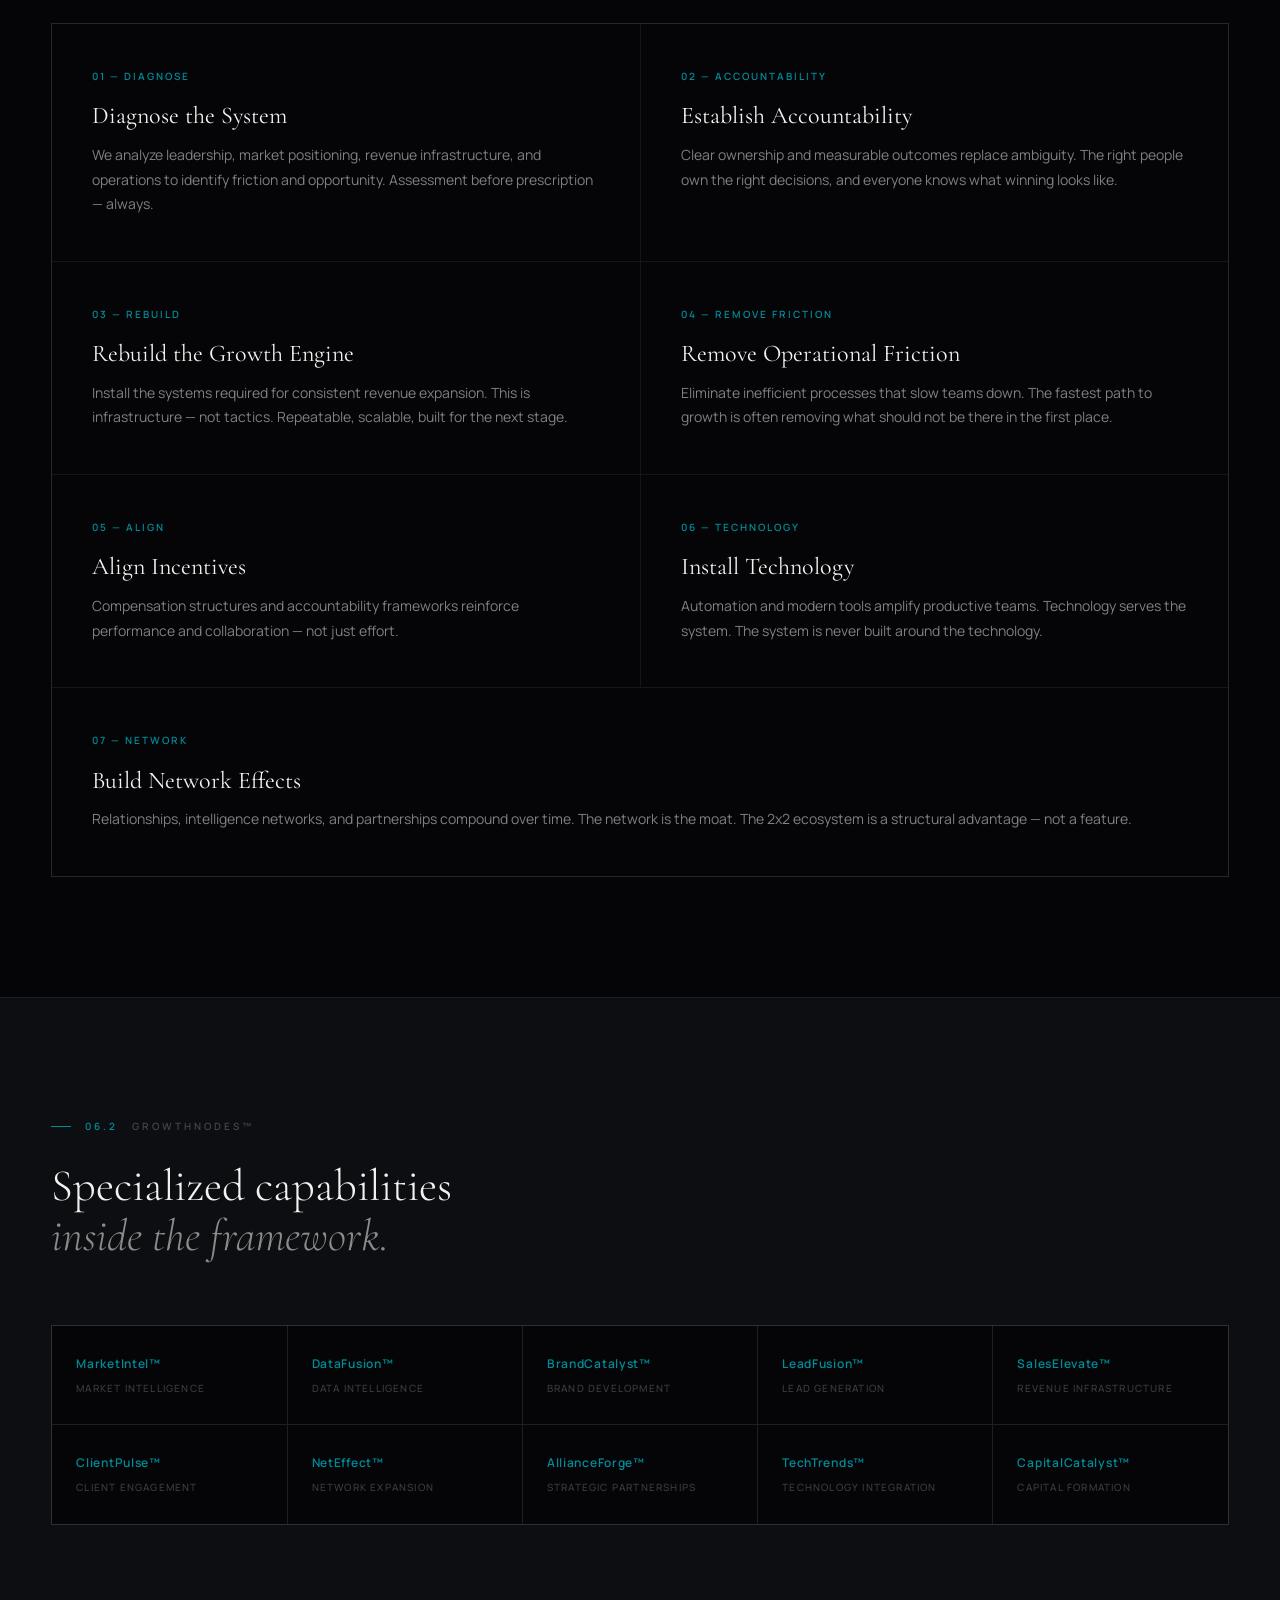
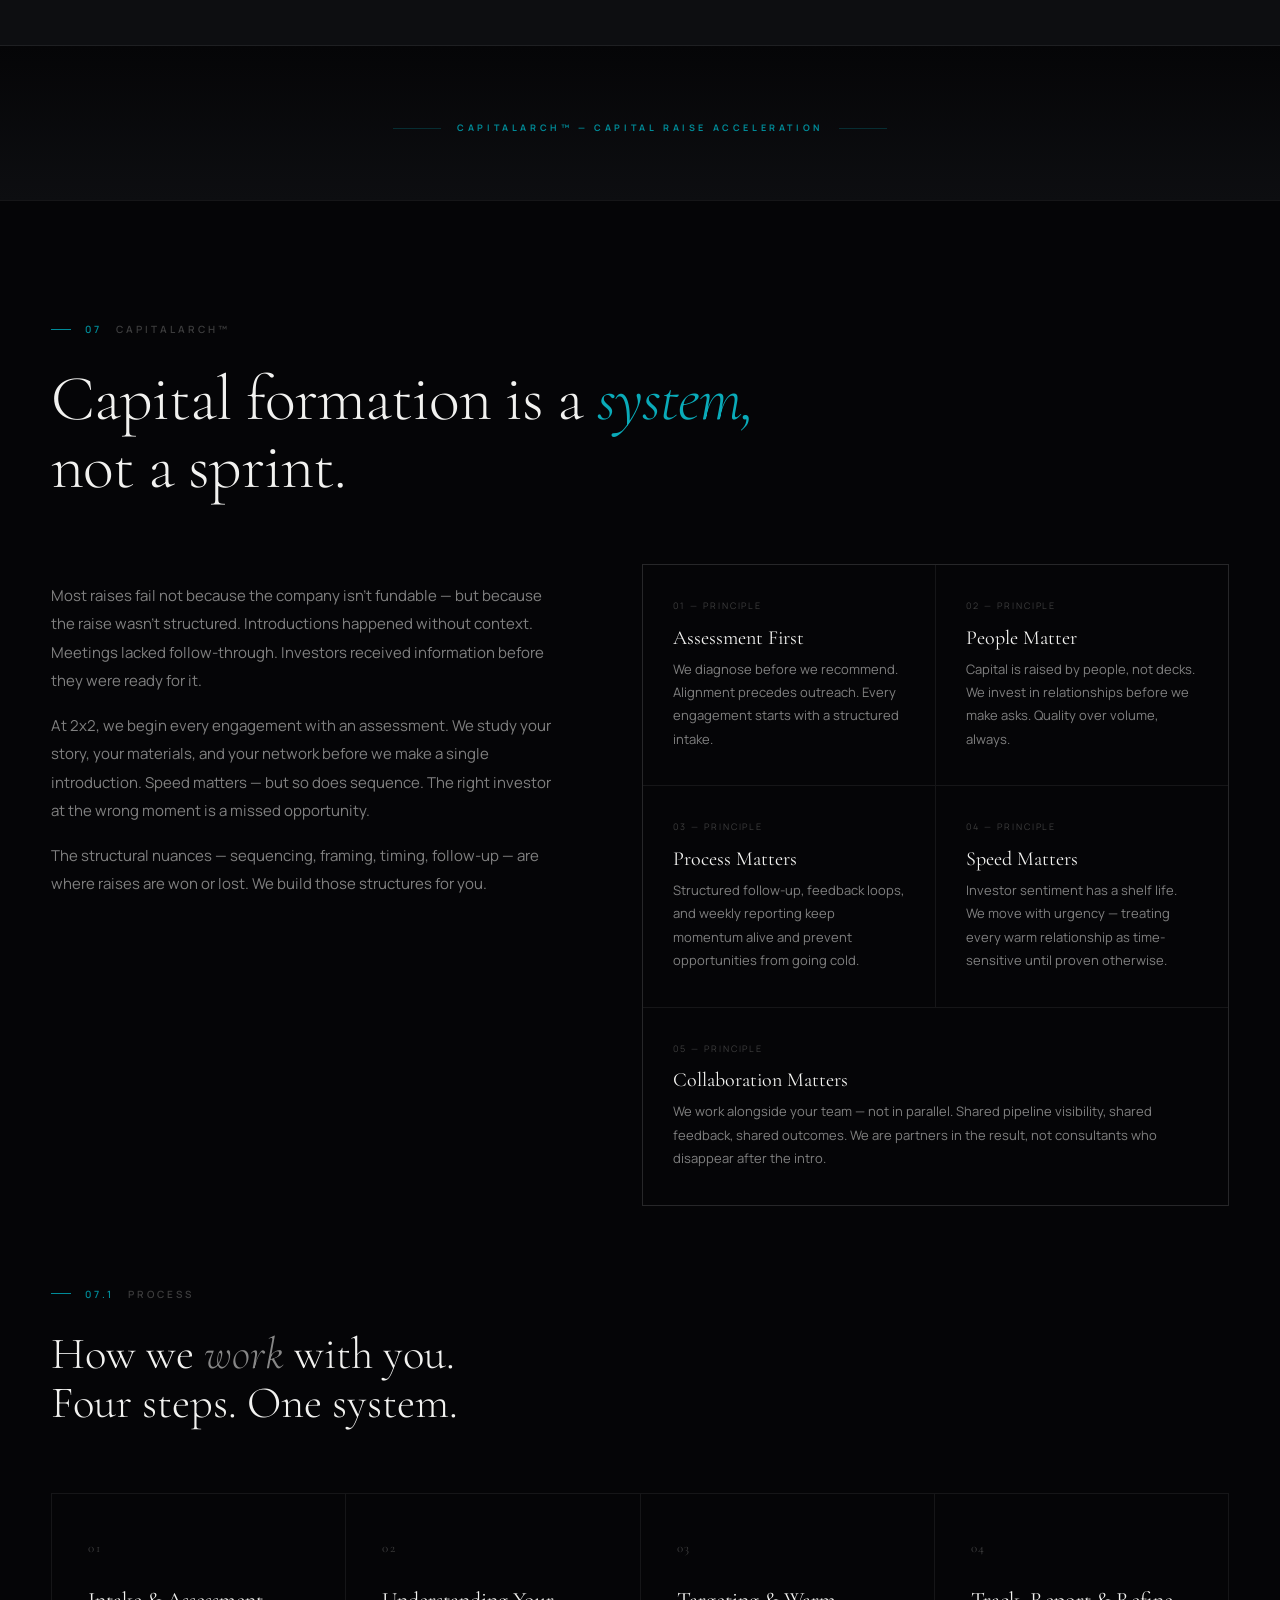
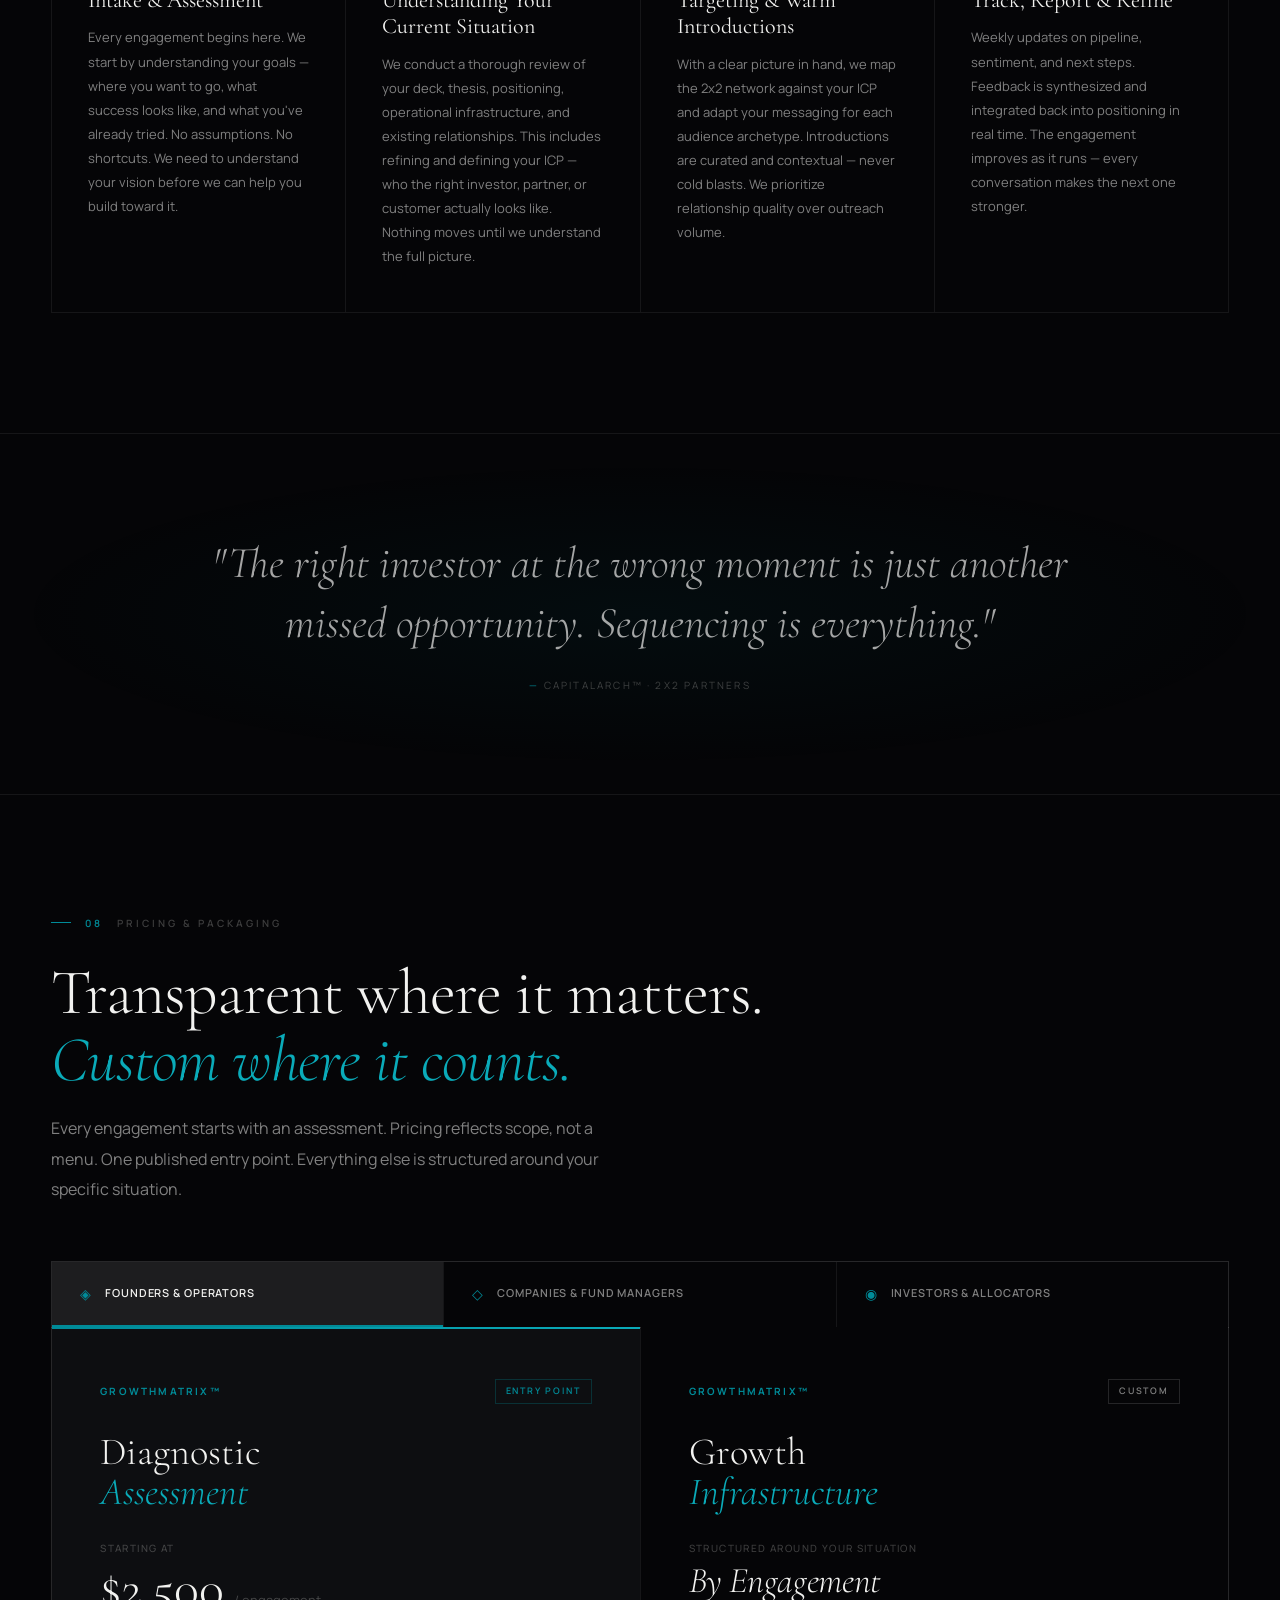
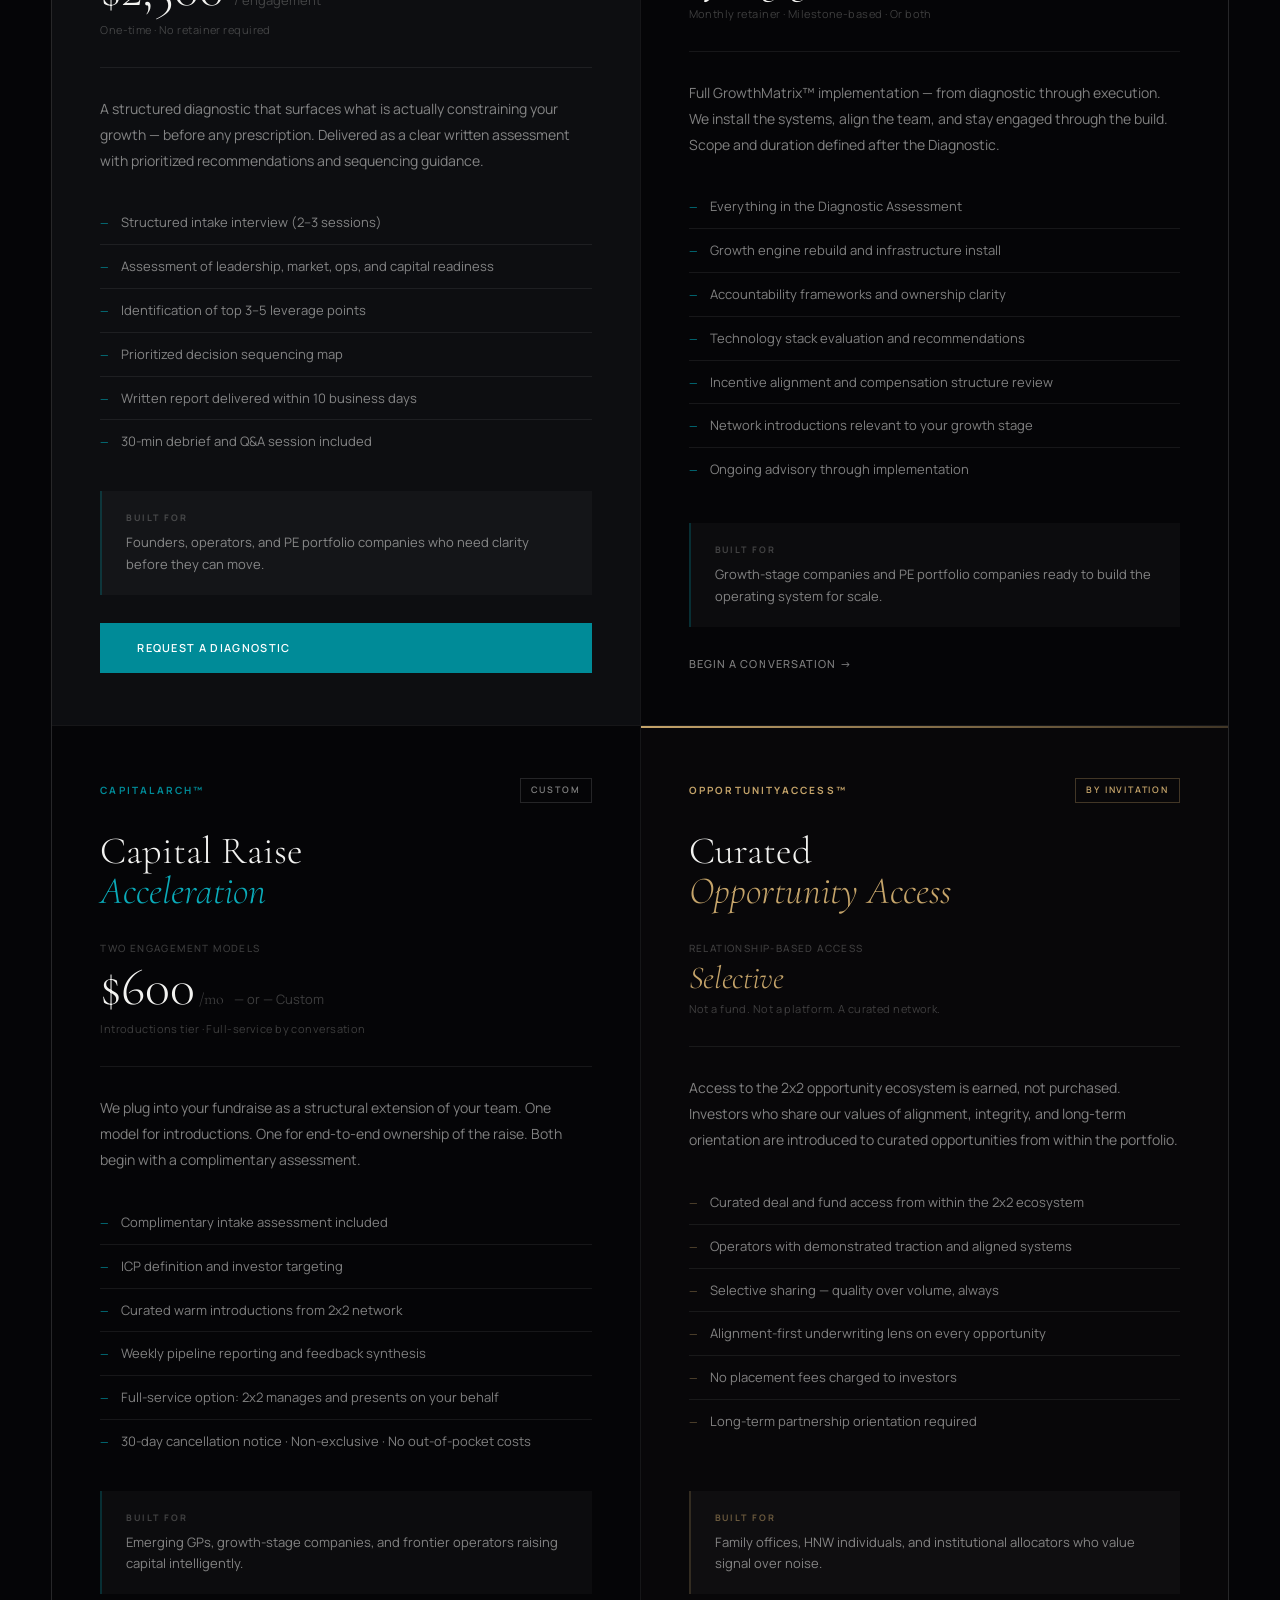
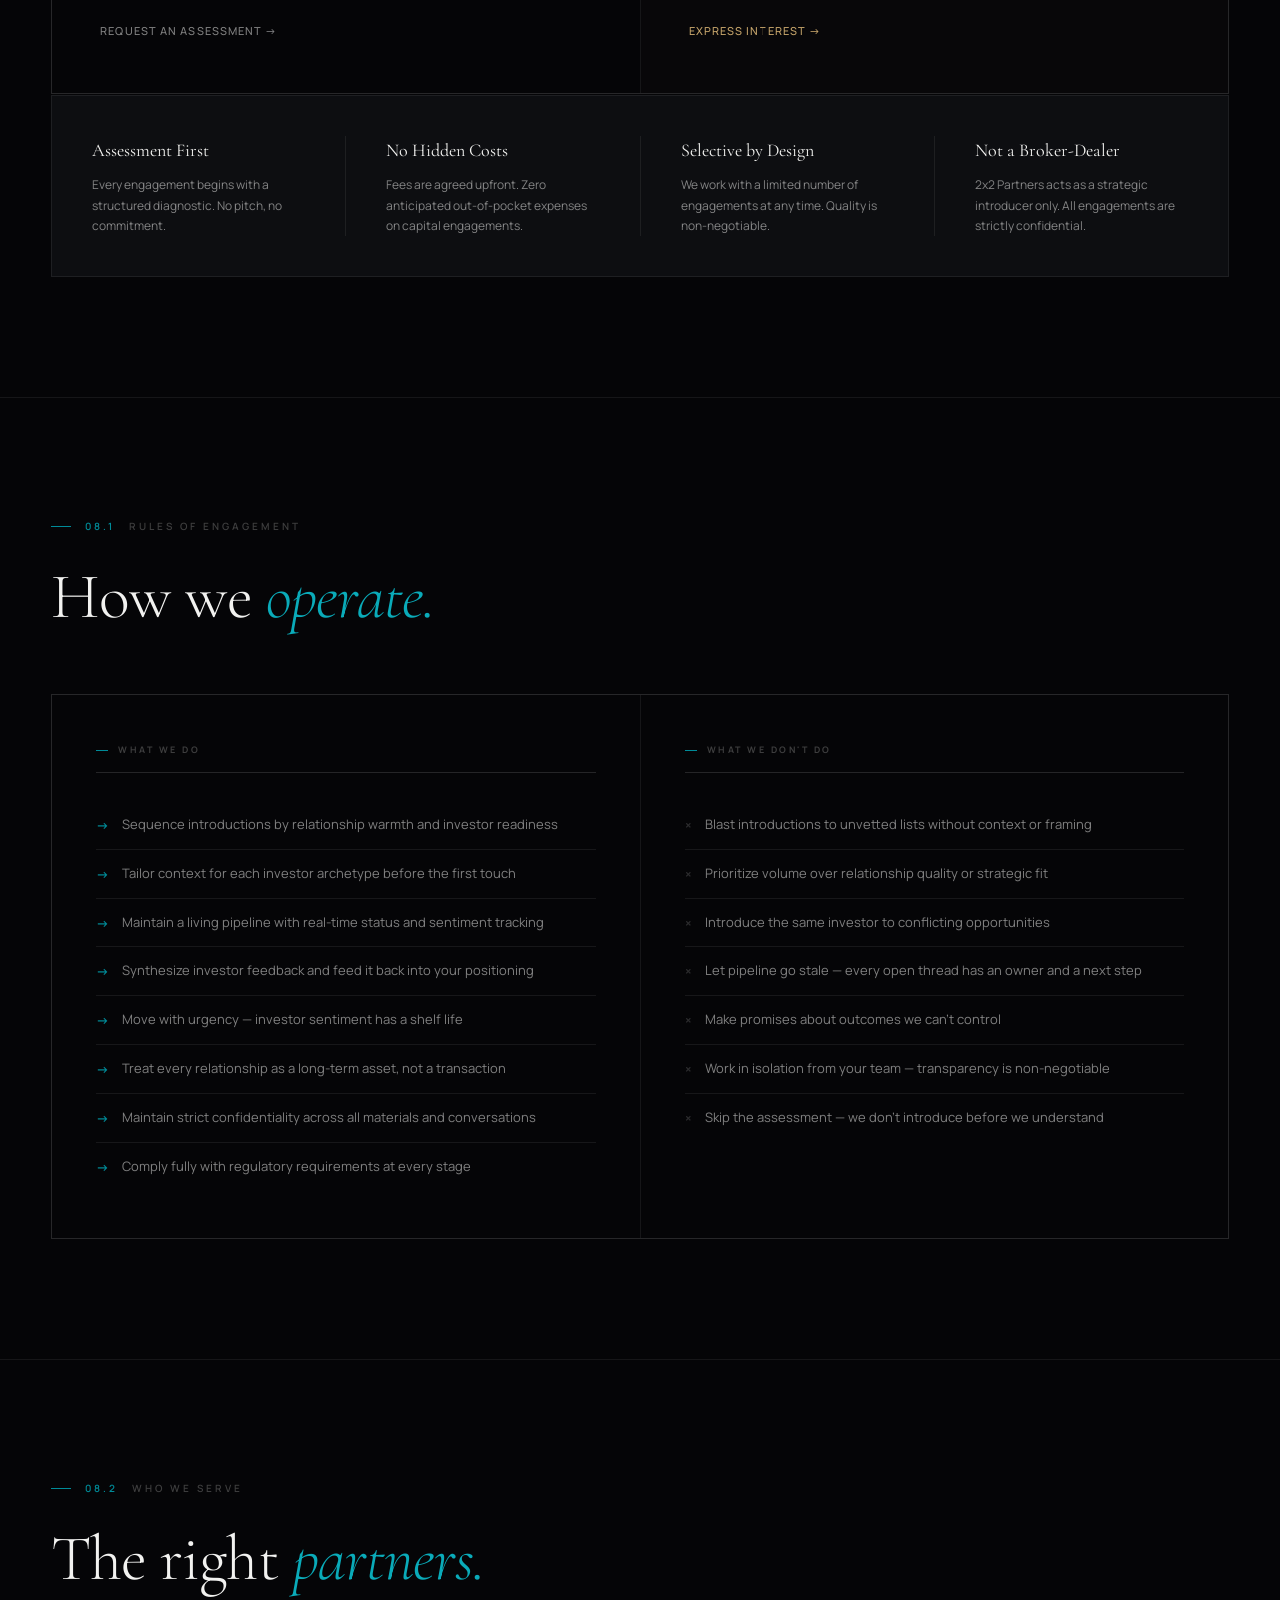
==== commit 5d30d511: "Update service descriptions for clarity and detail" ====
--- a/index.html
+++ b/index.html
@@ -946,7 +946,7 @@
         <div class="service-card">
           <span class="service-num">02</span>
           <h3>CapitalArch™</h3>
-          <p>We help fund managers and companies structure capital strategies, access aligned investors, and raise through a disciplined, relationship-driven process.</p>
+          <p>We help emerging fund managers raise their first and subsequent vehicles — and help growth-stage companies access the capital to scale. Both through a disciplined, relationship-driven process built around sequencing, not volume.</p>
           <ul class="service-features">
             <li>Capital strategy and positioning</li>
             <li>Investor targeting and outreach</li>
@@ -988,7 +988,7 @@
         <div class="loop-card">
           <span class="loop-num">Capability 02</span>
           <h3>CapitalArch™</h3>
-          <p>Architect capital to accelerate momentum. Capital strategy, investor targeting, narrative refinement, relationship-driven fundraising.</p>
+          <p>Architect capital to accelerate momentum. For fund managers raising institutional vehicles and companies seeking growth capital — strategy, investor targeting, narrative, and disciplined formation.</p>
           <span class="loop-for">Companies &amp; Fund Managers</span>
         </div>
         <div class="loop-card">
@@ -1472,7 +1472,7 @@
       <h2 class="section-h reveal reveal-d1">The right <em>partners.</em></h2>
       <p class="section-body reveal reveal-d2">Access to CapitalArch™ is selective. We work with a limited number of engagements at any given time to maintain quality across each relationship.</p>
       <div class="icp-grid reveal reveal-d3">
-        <div class="icp-card"><span class="icp-num">01</span><h3>Emerging GPs</h3><p>Pre-seed and seed managers raising their first or second institutional vehicle. Deep domain expertise, mission clarity — and capital network gaps we can close with precision.</p></div>
+        <div class="icp-card"><span class="icp-num">01</span><h3>Emerging GPs</h3><p>Emerging fund managers raising their first or second institutional vehicle. Deep domain expertise, differentiated thesis, operational track record — and a capital network gap we can close with precision. This is where CapitalArch™ was built to operate.</p></div>
         <div class="icp-card"><span class="icp-num">02</span><h3>Growth-Stage Companies</h3><p>Venture-backed companies with demonstrated traction seeking strategic LP or late-stage growth capital from family offices and high-net-worth individuals within the 2x2 network.</p></div>
         <div class="icp-card"><span class="icp-num">03</span><h3>Operators at the Frontier</h3><p>Builders working at the intersection of data, AI, and human experience — where investor alignment around mission and thesis is as important as capital size and terms.</p></div>
       </div>
